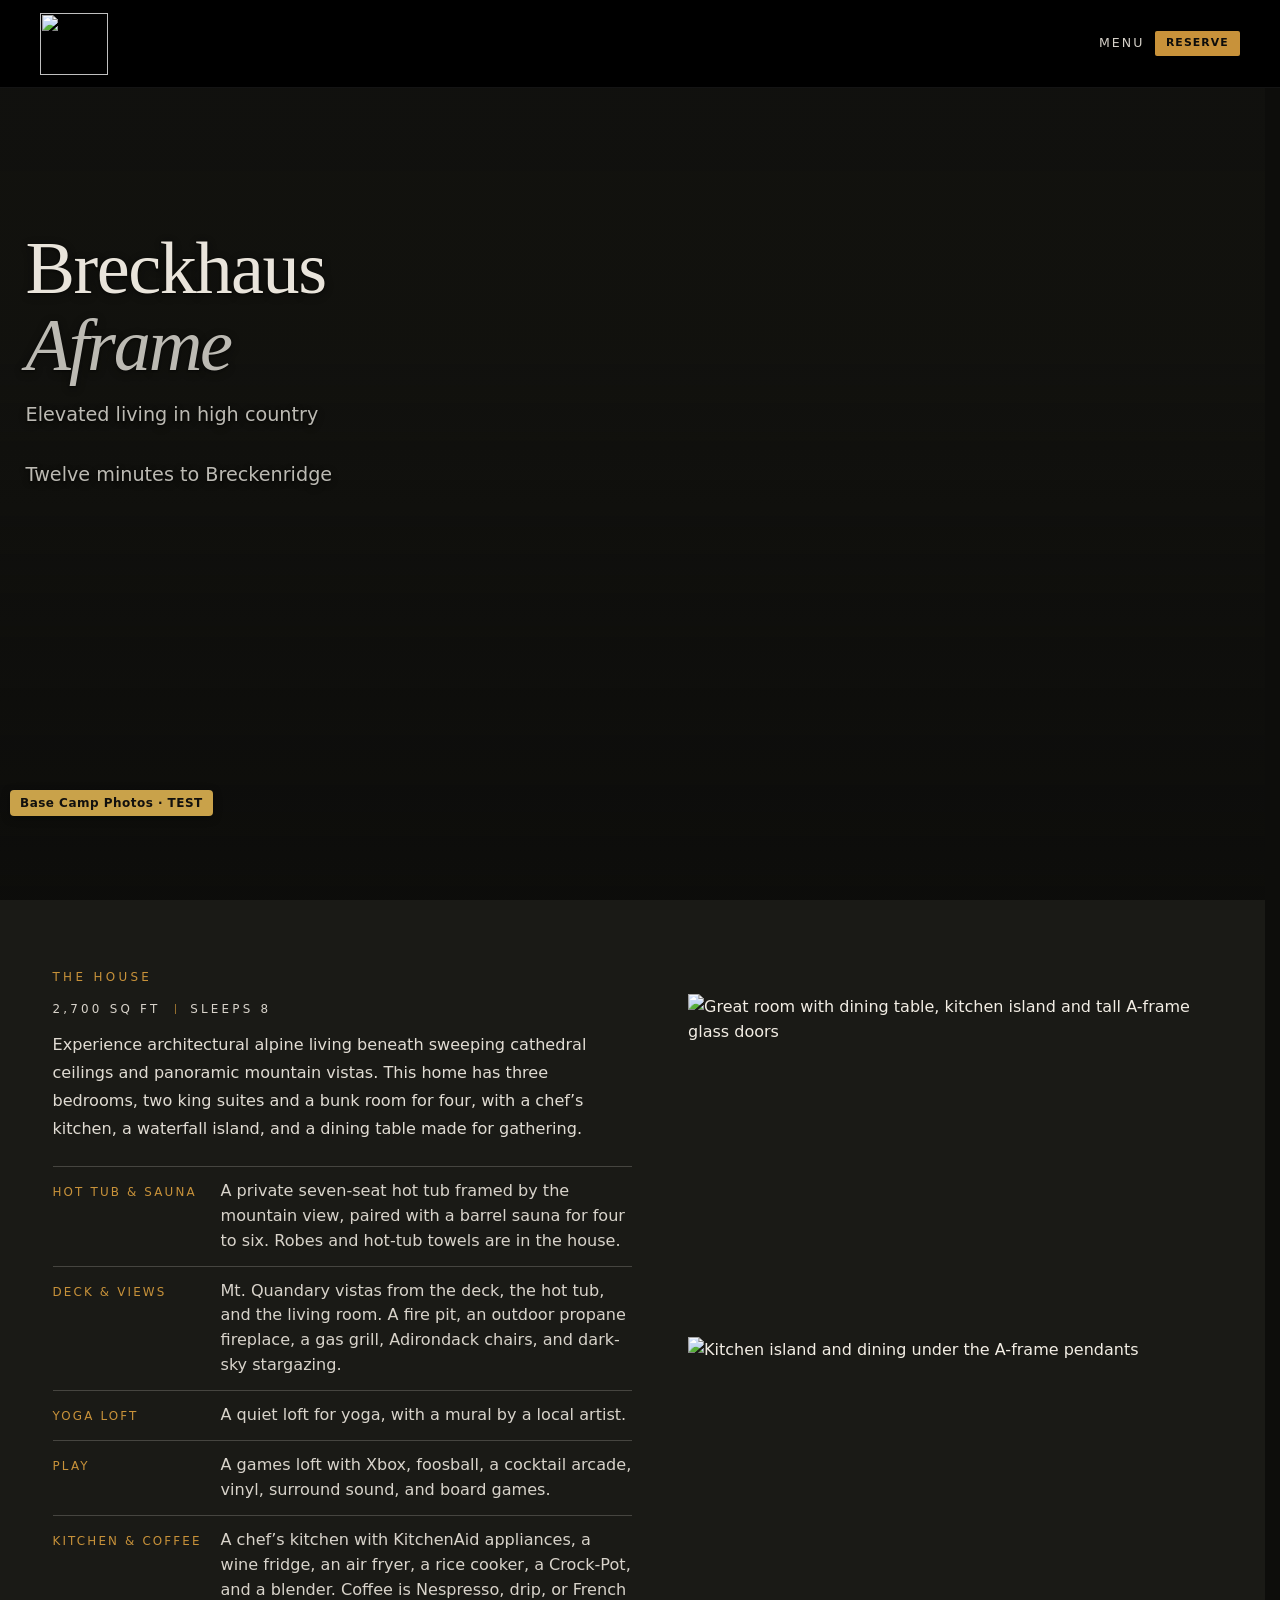
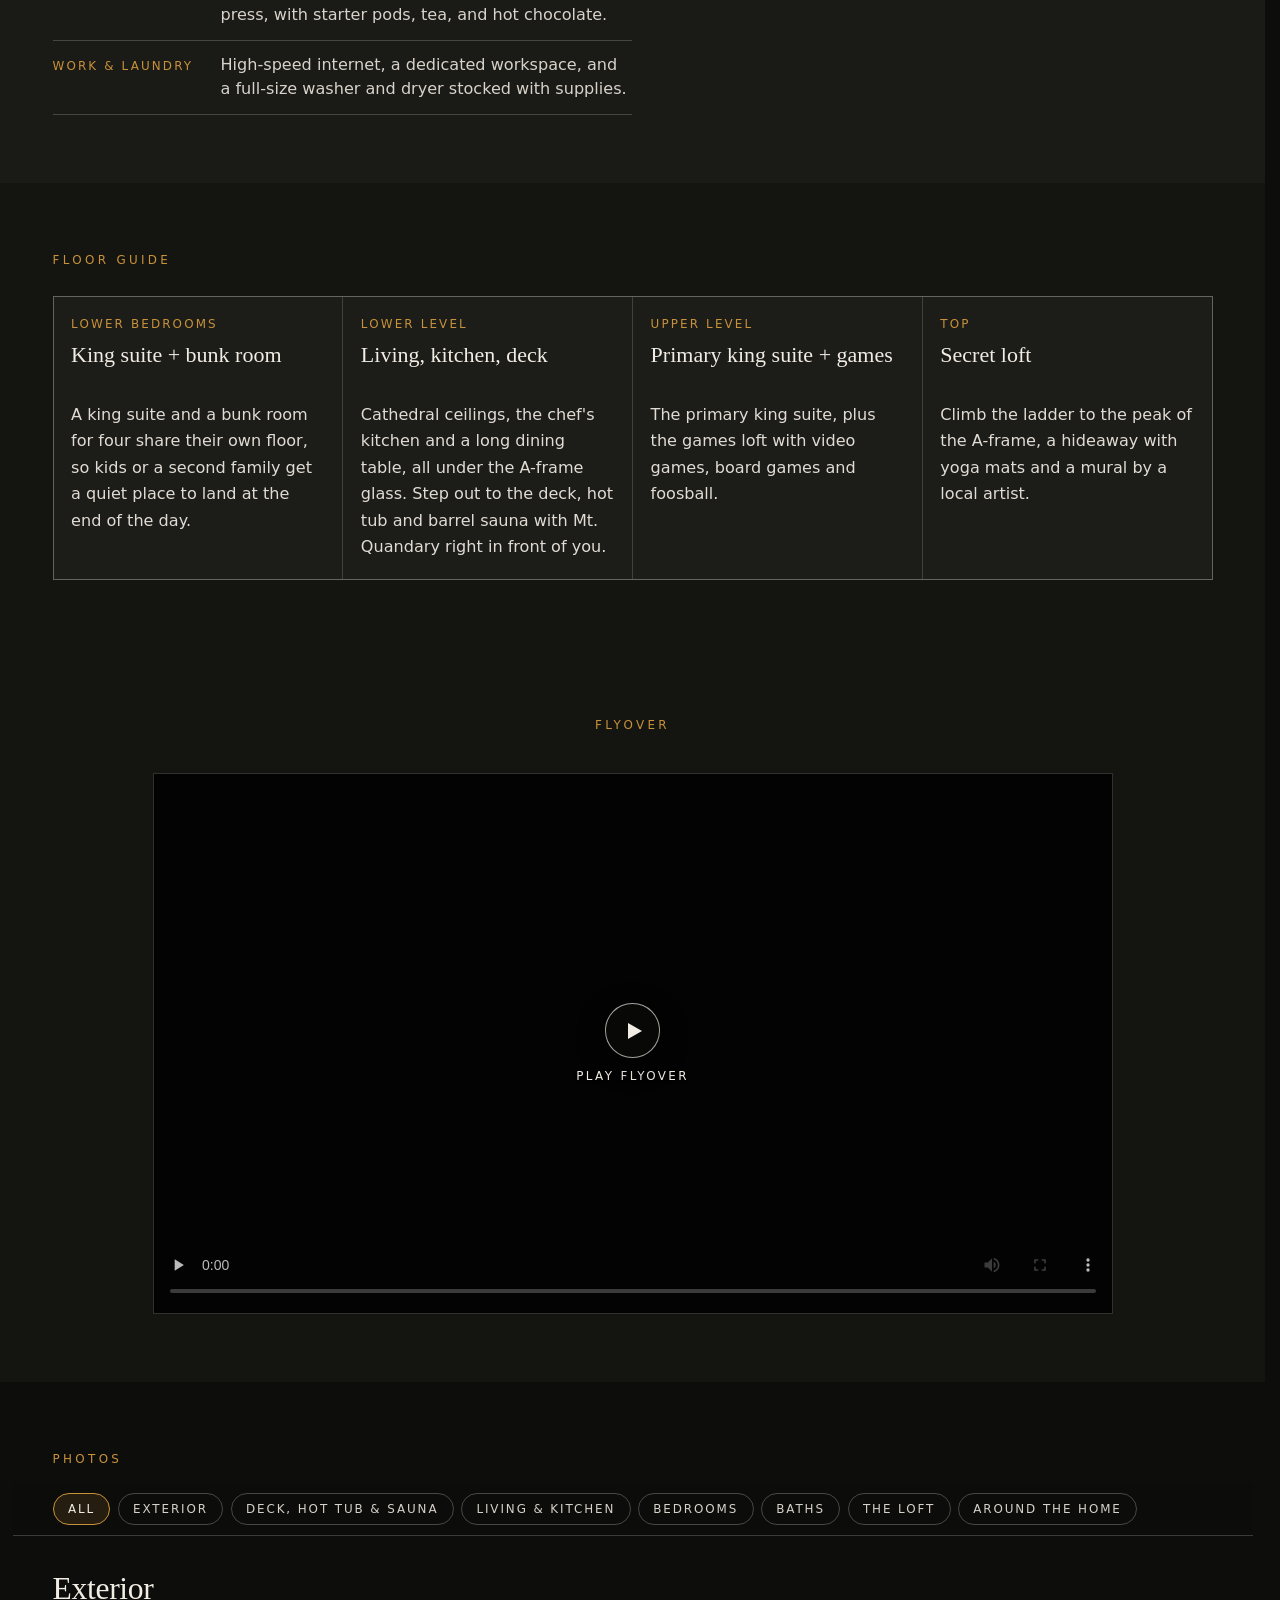
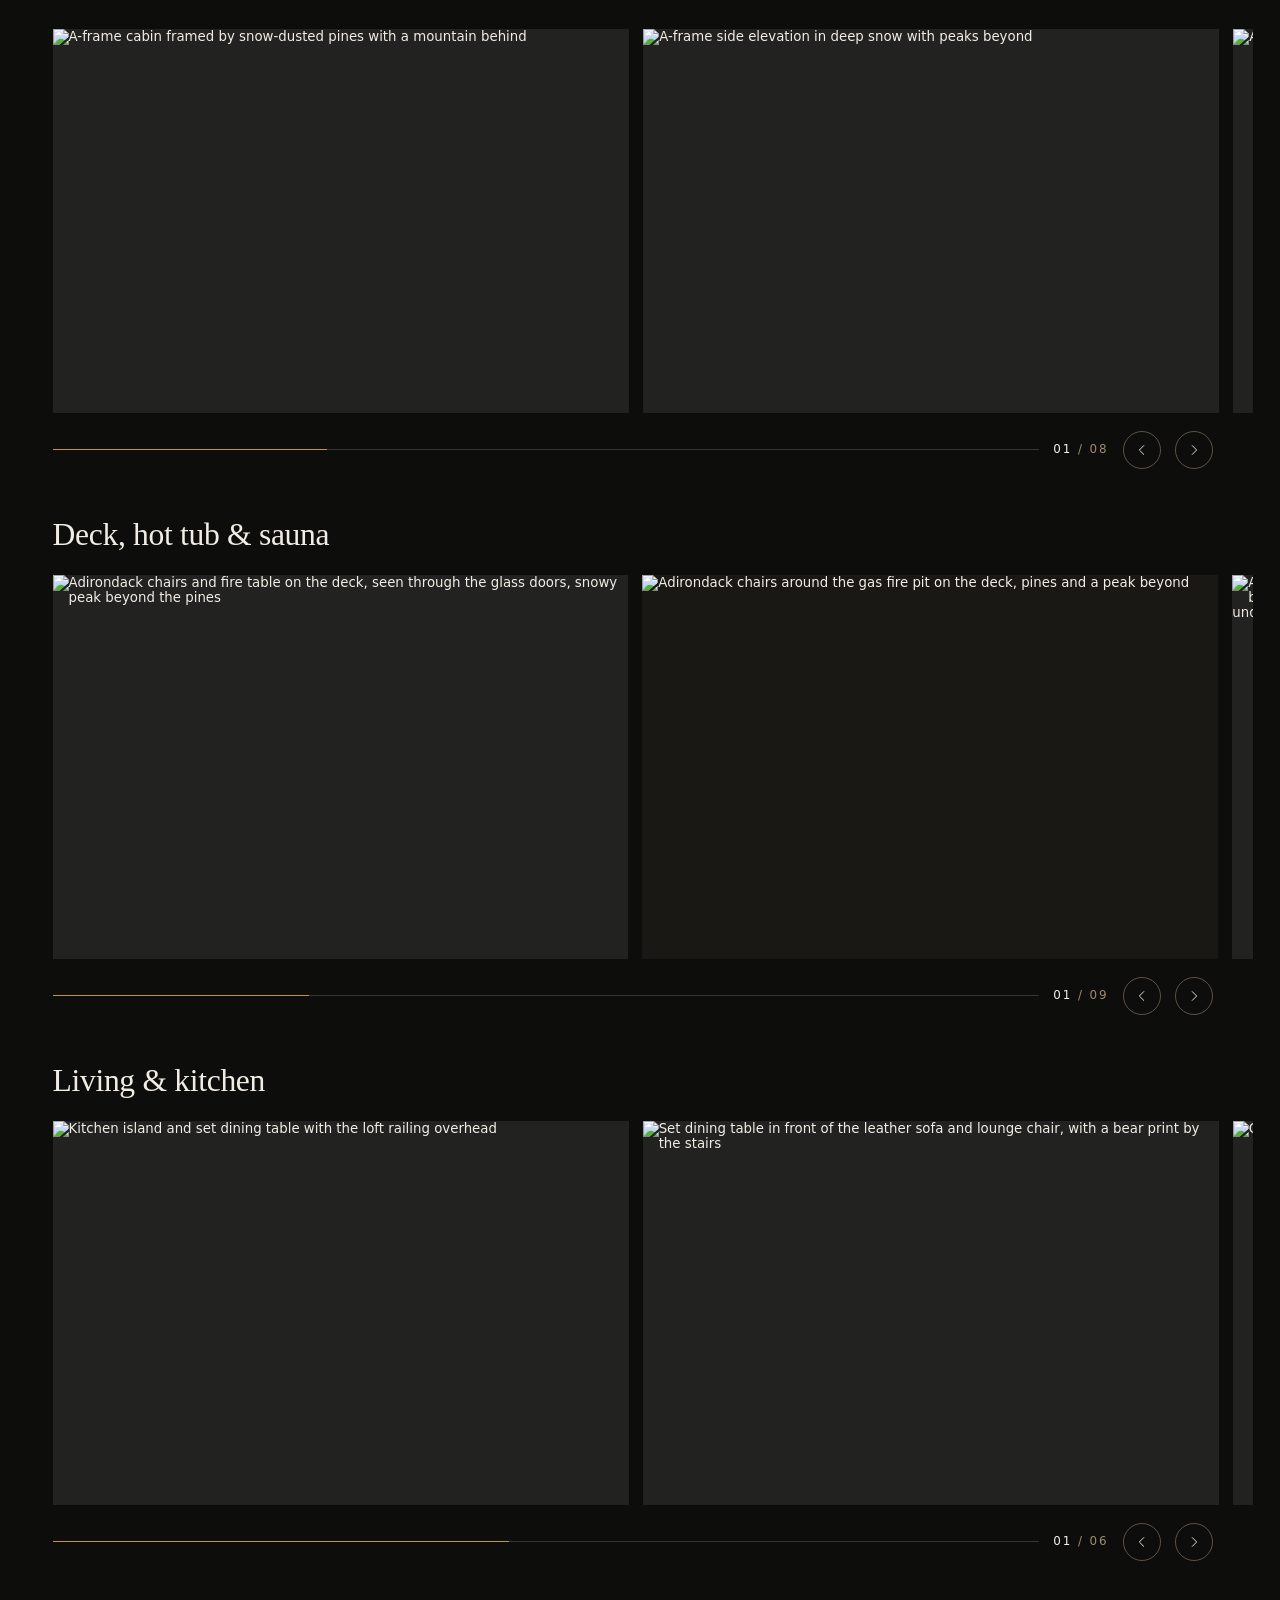
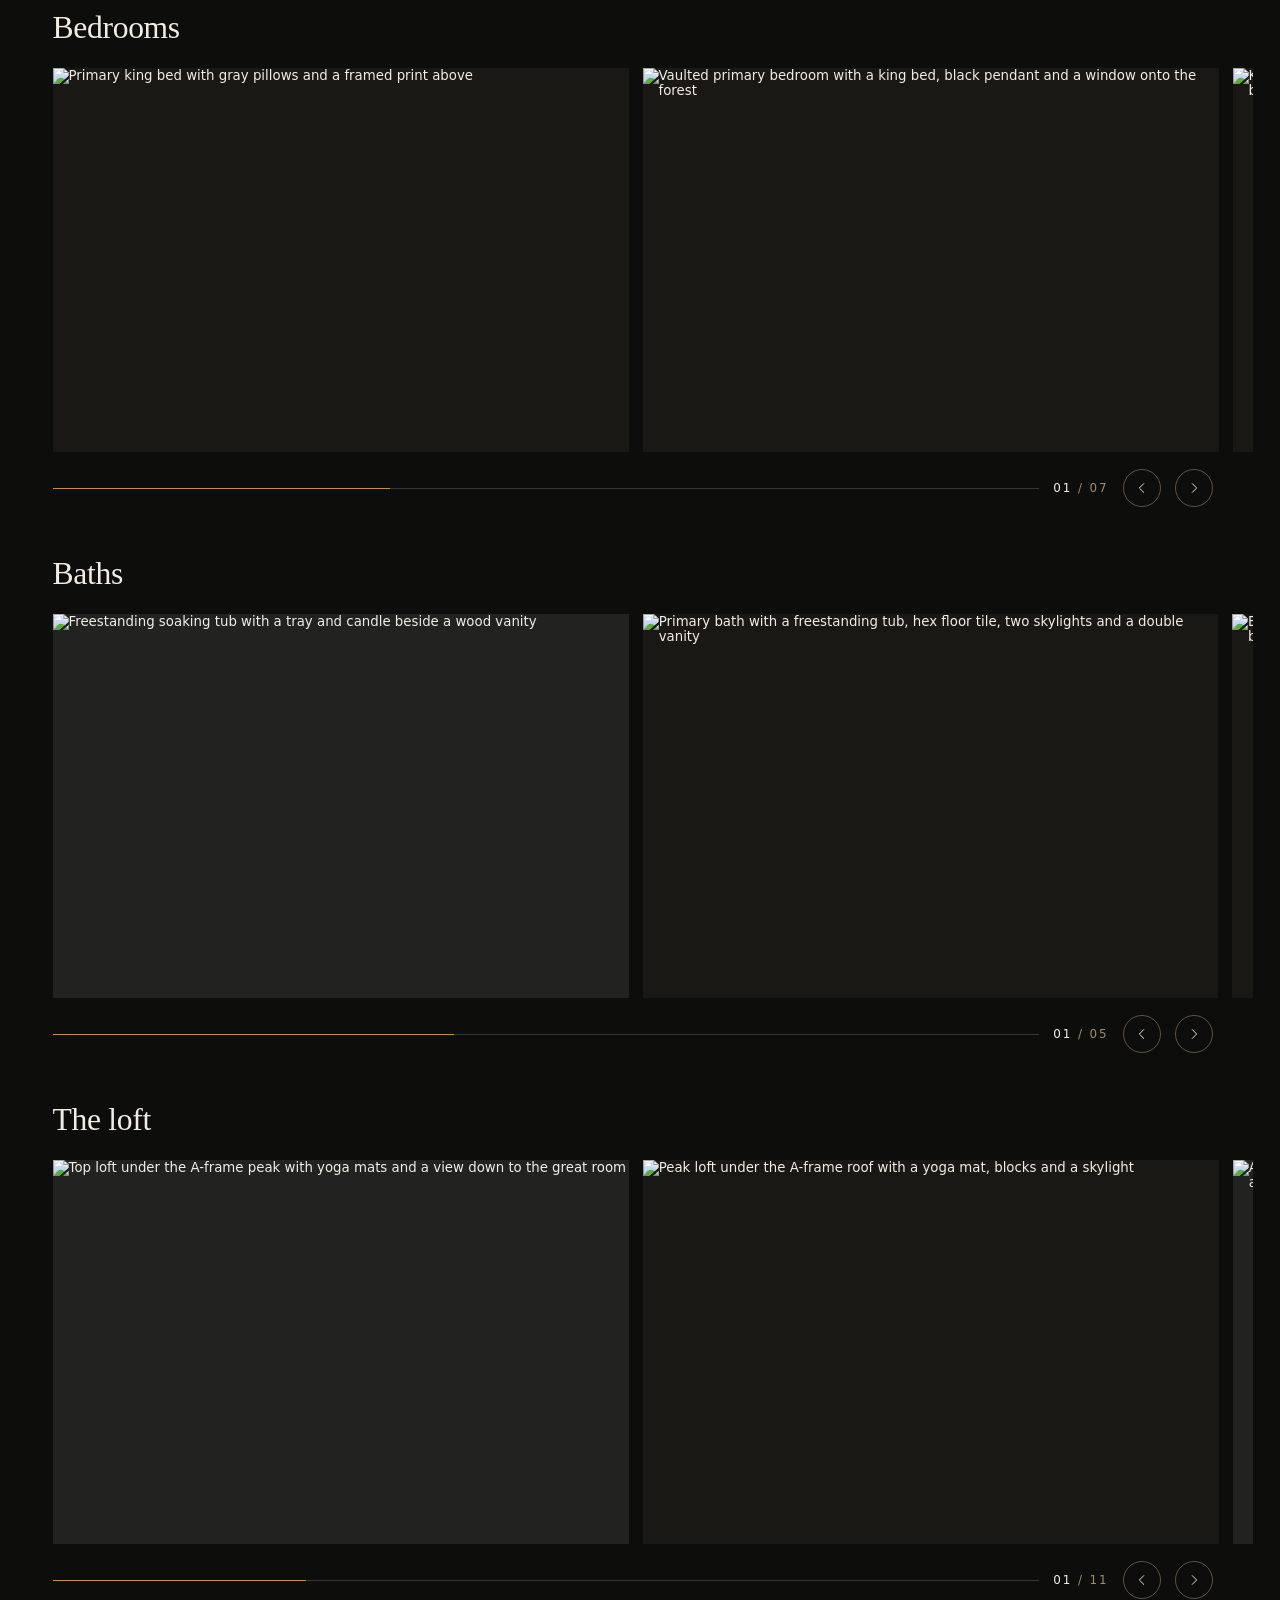
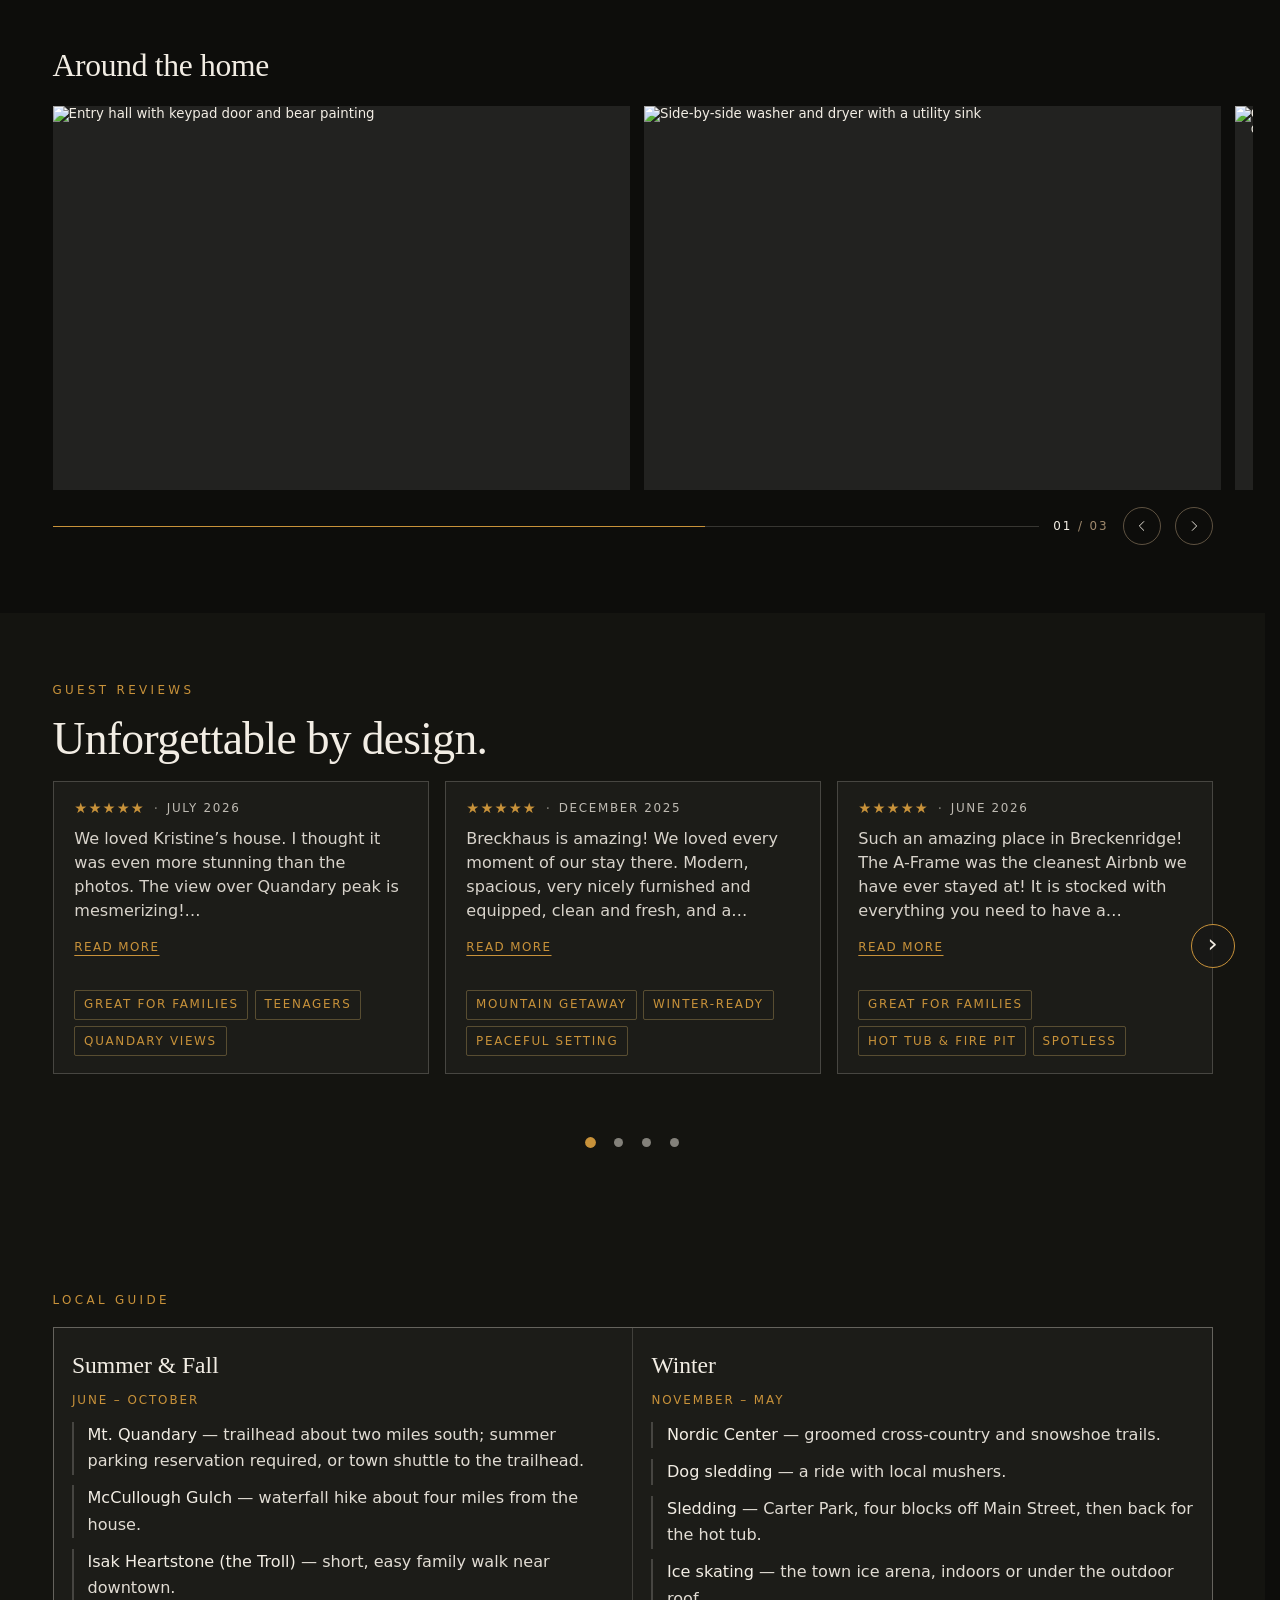
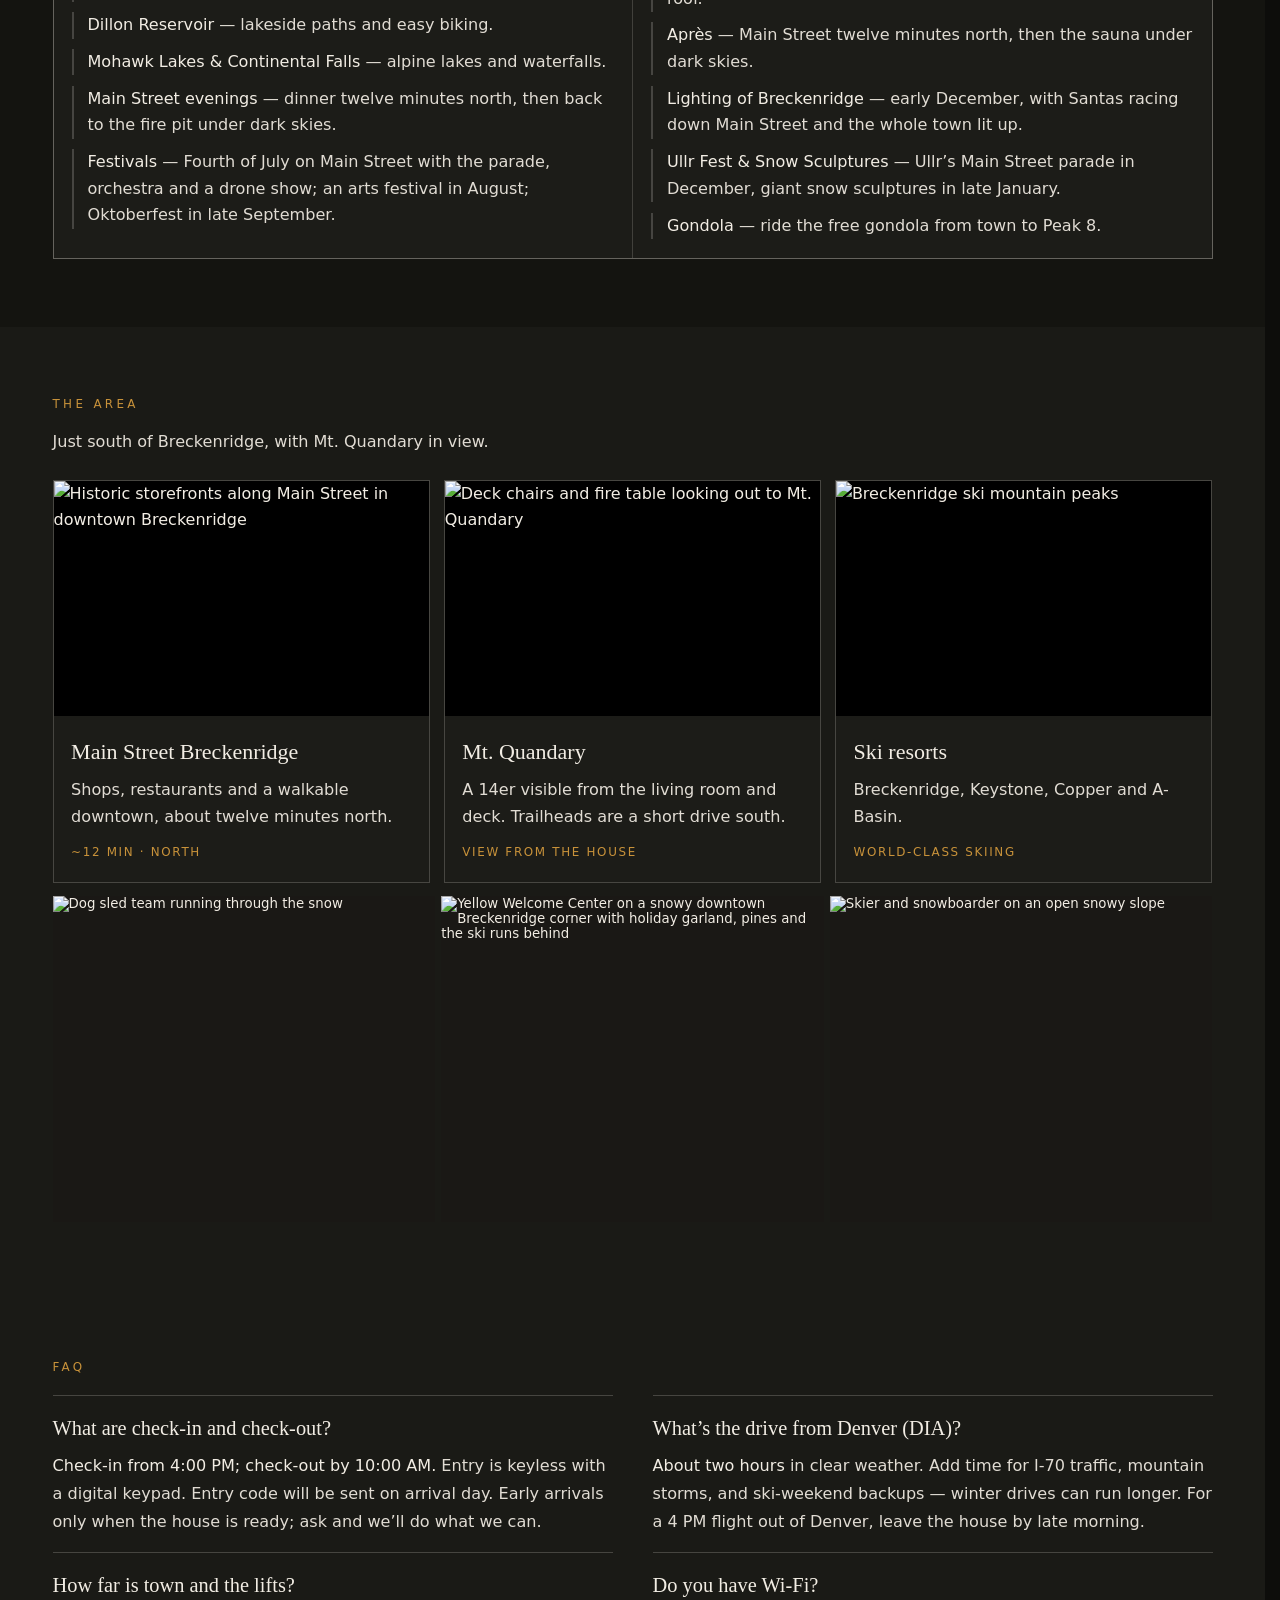
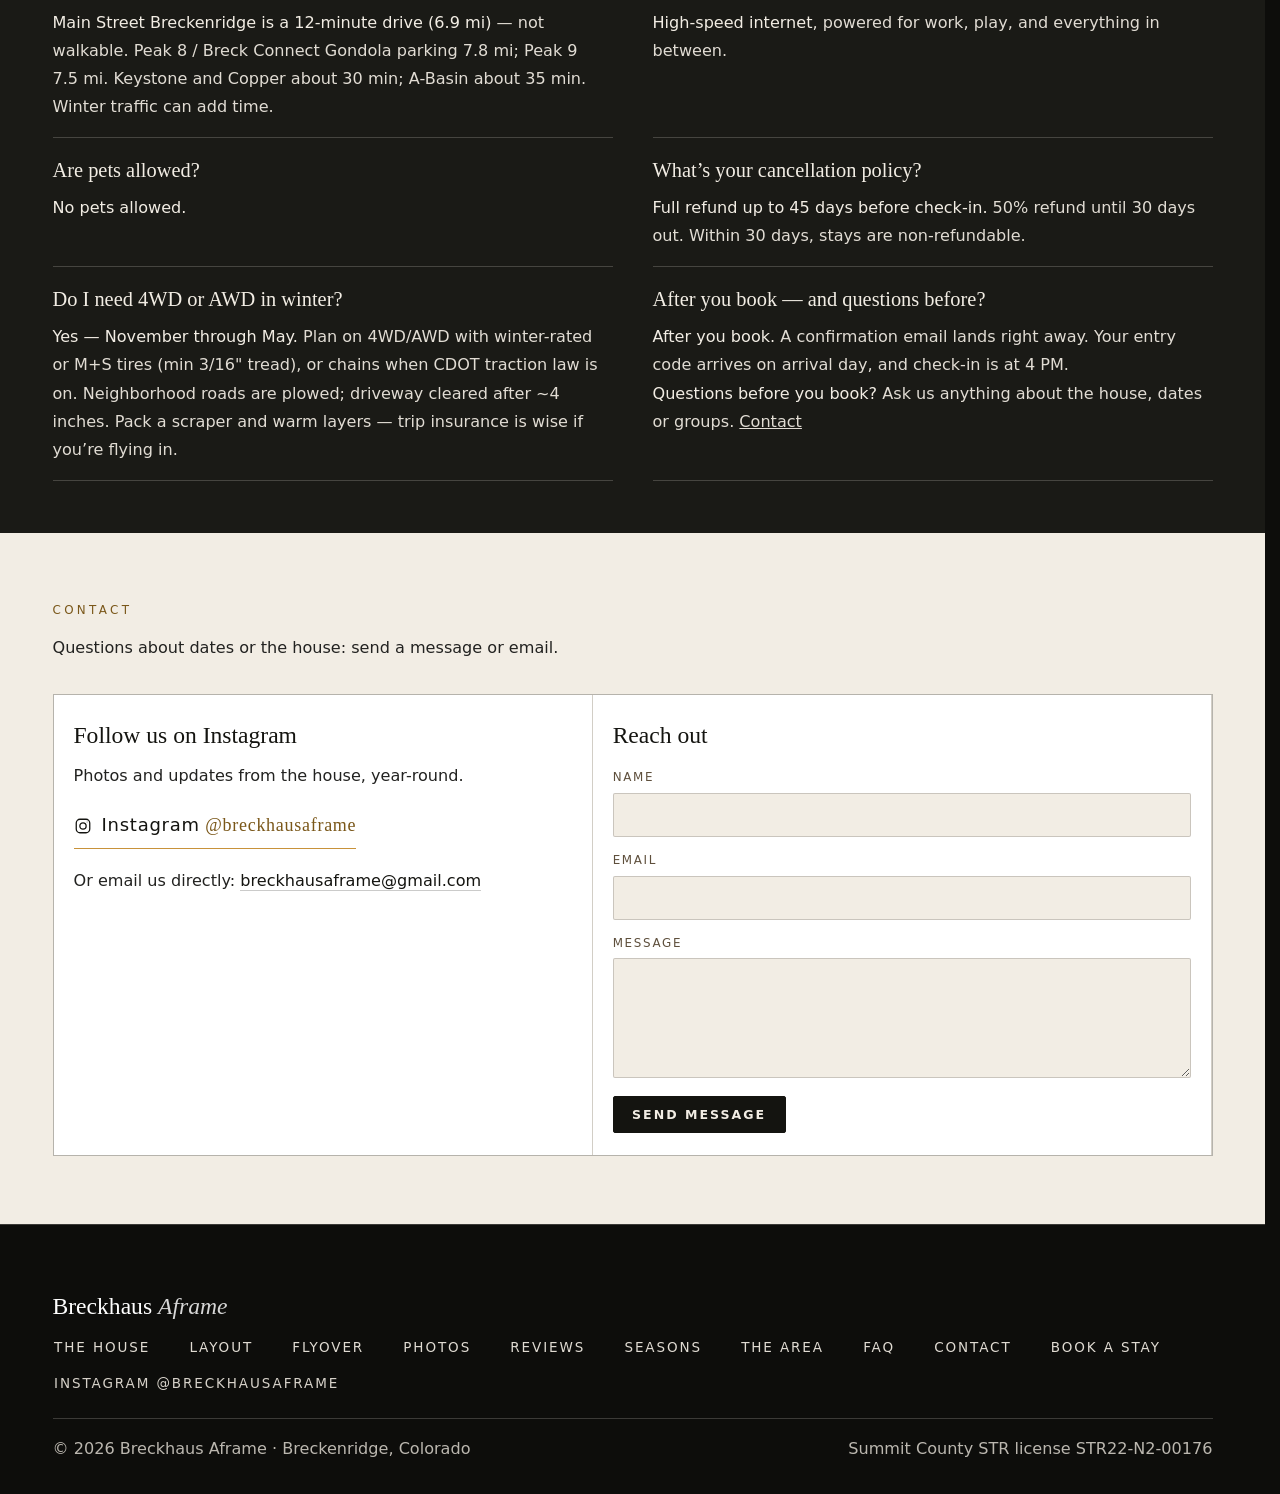
==== live-assets/index.html @ 1be2f997 "Restore Events left of weather and larger Breckhaus hero. Keep the tablet/mobile Menu dropdown, but " ====
<!DOCTYPE html>
<html lang="en">
<head>
  <meta charset="UTF-8" />
  <meta name="viewport" content="width=device-width, initial-scale=1.0" />
  <title>Base Camp Photos · Breckhaus Aframe · Breckenridge Vacation Rental, Sleeps 8</title>
  <meta name="description" content="Breckenridge vacation rental: Breckhaus Aframe is a 3-bedroom, 3-bath entire-home A-frame cabin that sleeps 8, with a hot tub, fire-pit deck and Mt. Quandary mountain views. Breckenridge ski vacation home, 12 minutes to Main Street. Check dates and book." />
  <meta name="keywords" content="Breckenridge vacation rental, Breckenridge ski rental, Breckenridge ski vacation home, Breckenridge cabin rental, Breckenridge A-frame, Breckenridge rental with hot tub, Breckenridge rental sleeps 8, Colorado mountain vacation rental, Breckenridge family vacation rental" />
  <meta property="og:type" content="website" />
  <meta property="og:title" content="Breckhaus Aframe · Breckenridge Vacation Rental, Sleeps 8" />
  <meta property="og:description" content="Breckenridge vacation rental: Breckhaus Aframe is a 3-bedroom, 3-bath entire-home A-frame cabin that sleeps 8, with a hot tub, fire-pit deck and Mt. Quandary mountain views. Breckenridge ski vacation home, 12 minutes to Main Street. Check dates and book." />
  <meta name="twitter:card" content="summary" />
  <meta name="twitter:title" content="Breckhaus Aframe · Breckenridge Vacation Rental, Sleeps 8" />
  <meta name="twitter:description" content="Breckenridge vacation rental: Breckhaus Aframe is a 3-bedroom, 3-bath entire-home A-frame cabin that sleeps 8, with a hot tub, fire-pit deck and Mt. Quandary mountain views. Breckenridge ski vacation home, 12 minutes to Main Street. Check dates and book." />
  <meta name="theme-color" content="#0d0d0b" />
  <meta http-equiv="Cache-Control" content="no-cache, no-store, must-revalidate" />
  <script>
    /* Start every fresh open at the top (Safari/iOS restore + focus jumps) */
    if ("scrollRestoration" in history) history.scrollRestoration = "manual";
  </script>
  <link rel="preload" href="fonts/jost-latin.woff2" as="font" type="font/woff2" crossorigin />
  <link rel="preload" href="fonts/playfair-display-latin.woff2" as="font" type="font/woff2" crossorigin />
  <link rel="preload" href="fonts/playfair-display-italic-latin.woff2" as="font" type="font/woff2" crossorigin />
  <link rel="preload" href="fonts/cormorant-latin.woff2" as="font" type="font/woff2" crossorigin />
  <!-- item84: preload only the 3 mosaic Area shots (~364KB) that grayed on jump; not the 3 large place-cards (~1.24MB) that contend with hero -->
  <link rel="preload" as="image" href="img/around-dog-sledding.jpg?v=bc1fix83" fetchpriority="low" />
  <link rel="preload" as="image" href="img/around-downtown-welcome.jpg?v=i46fix83" fetchpriority="low" />
  <link rel="preload" as="image" href="img/around-ski-snowboard.jpg?v=bc1fix83" fetchpriority="low" />
  <!-- cache-bust: sharp-1 -->
  <style>
    html { scrollbar-gutter: stable; }
    @font-face {
      font-family: "Cormorant Garamond";
      src: url("fonts/cormorant-latin.woff2") format("woff2");
      font-style: normal;
      font-weight: 300 700;
      font-display: swap;
    }
    @font-face {
      font-family: "Cormorant Garamond";
      src: url("fonts/cormorant-italic-latin.woff2") format("woff2");
      font-style: italic;
      font-weight: 300 700;
      font-display: swap;
    }
    @font-face {
      font-family: "Jost";
      src: url("fonts/jost-latin.woff2") format("woff2");
      font-style: normal;
      font-weight: 100 900;
      font-display: swap;
    }
    @font-face {
      font-family: "Playfair Display";
      src: url("fonts/playfair-display-latin.woff2") format("woff2");
      font-style: normal;
      font-weight: 400 900;
      font-display: swap;
    }
    @font-face {
      font-family: "Playfair Display";
      src: url("fonts/playfair-display-italic-latin.woff2") format("woff2");
      font-style: italic;
      font-weight: 400;
      font-display: swap;
    }

    :root {
      --black: #0d0d0b;
      --charcoal: #141410;
      --dark: #1a1a16;
      --mid: #222220;
      --card: #1c1c18;
      --border: rgba(242, 237, 228, 0.2);
      --border-mid: rgba(242, 237, 228, 0.26);
      --gold: #C8923A;
      --gold-light: #D4A853;
      --bronze: #A08A6E;
      --wordmark-gray: #D6D6D6;
      --cream: #F2EDE4;
      --cream-dim: rgba(242, 237, 228, 0.88);
      --cream-faint: rgba(242, 237, 228, 0.76);
      --cream-ghost: rgba(242, 237, 228, 0.5);
      --text-mid: rgba(242, 237, 228, 0.92);
      --white: #ffffff;
      --nav-h: 68px;
      --pad: 1.25rem;
    }

    *, *::before, *::after { box-sizing: border-box; margin: 0; padding: 0; }
    html {
      scroll-behavior: smooth;
      background: var(--black);
      -webkit-font-smoothing: antialiased;
      -moz-osx-font-smoothing: grayscale;
      text-rendering: optimizeLegibility;
    }
    html, body { max-width: 100%; overflow-x: clip; }
    body {
      font-family: "Jost", system-ui, sans-serif;
      background: var(--black);
      color: var(--cream);
      -webkit-font-smoothing: antialiased;
      -moz-osx-font-smoothing: grayscale;
      text-rendering: optimizeLegibility;
      line-height: 1.6;
      font-weight: 300;
    }
    img, video, iframe { max-width: 100%; display: block; }
    img { height: auto; }
    /* photo sharpness — no size/color/mood change */
    .hero-photo,
    .shot img,
    .house-shot img,
    .place-card-img img,
    .lb-inner img {
      image-rendering: auto;
      -ms-interpolation-mode: bicubic;
    }
    a { color: inherit; }
    button { font-family: inherit; }

    .skip {
      position: absolute;
      left: 0.75rem;
      top: -40px;
      background: var(--gold);
      color: var(--black);
      padding: 0.5rem 0.9rem;
      z-index: 400;
      font-size: 0.875rem;
      letter-spacing: 0.08em;
      text-transform: uppercase;
      text-decoration: none;
    }
    .skip:focus { top: 0.75rem; }

    /* ── NAV ── */
    nav {
      position: fixed;
      inset: 0 0 auto 0;
      height: var(--nav-h);
      z-index: 200;
      display: flex;
      align-items: center;
      justify-content: space-between;
      padding: 0 var(--pad);
      background: rgba(13, 13, 11, 0.78);
      backdrop-filter: blur(16px);
      -webkit-backdrop-filter: blur(16px);
      border-bottom: 1px solid var(--border);
    }
    .nav-logo {
      text-decoration: none;
      display: flex;
      flex-direction: column;
      justify-content: center;
      line-height: 1.05;
      gap: 0.12rem;
      min-width: 0;
    }
    .nav-logo .nav-eyebrow {
      font-family: "Jost", system-ui, sans-serif;
      font-size: 0.745rem;
      font-weight: 400;
      letter-spacing: 0.28em;
      text-transform: uppercase;
      color: var(--bronze);
      white-space: nowrap;
    }
    .nav-logo .nav-wordmark {
      font-family: "Playfair Display", "Cormorant Garamond", serif;
      font-size: 1.445rem;
      font-weight: 400;
      font-style: normal;
      letter-spacing: 0.01em;
      color: var(--white);
      white-space: nowrap;
    }
    .nav-logo .nav-wordmark em {
      font-style: italic;
      font-weight: 400;
      color: var(--wordmark-gray);
      margin-left: 0.28em;
    }
    @media (max-width: 360px) {
      .nav-logo .nav-eyebrow { display: none; }
    }
    .nav-end { display: flex; align-items: center; gap: 0.65rem; }
    .nav-links {
      display: none;
      list-style: none;
      gap: 1.6rem;
      align-items: center;
    }
    .nav-links a {
      text-decoration: none;
      font-size: 0.845rem;
      letter-spacing: 0.14em;
      text-transform: uppercase;
      color: var(--cream-dim);
    }
    .nav-links a:hover { color: var(--cream); }
    .btn-gold {
      background: var(--gold);
      color: var(--black) !important;
      text-decoration: none;
      font-size: 0.785rem;
      font-weight: 600;
      letter-spacing: 0.16em;
      text-transform: uppercase;
      padding: 0.62rem 1.15rem;
      border-radius: 2px;
      border: none;
      display: inline-block;
      cursor: pointer;
    }
    .btn-gold:hover { background: var(--gold-light); }
    /* Phones + tablets (Menu layout): keep nav Book CTA on one line */
    @media (max-width: 1439px) {
      .nav-end {
        gap: 0.45rem;
        flex-shrink: 0;
      }
      .nav-end > .btn-gold {
        padding: 0.42rem 0.7rem;
        font-size: 0.68rem;
        letter-spacing: 0.1em;
        line-height: 1.15;
        white-space: nowrap;
        flex-shrink: 0;
      }
    }
    @media (max-width: 767px) {
      .nav-logo .nav-wordmark {
        font-size: 1.2rem;
      }
      .nav-logo .nav-eyebrow {
        font-size: 0.65rem;
        letter-spacing: 0.2em;
      }
    }
    .nav-more { position: relative; }
    .nav-more summary {
      list-style: none;
      cursor: pointer;
      font-size: 0.785rem;
      letter-spacing: 0.16em;
      text-transform: uppercase;
      color: var(--cream-dim);
      padding: 0.5rem 0.2rem;
    }
    .nav-more summary::-webkit-details-marker { display: none; }
    .nav-more-panel {
      position: absolute;
      right: 0;
      top: calc(100% + 0.6rem);
      background: var(--charcoal);
      border: 1px solid var(--border-mid);
      min-width: 180px;
      padding: 0.6rem 0;
      display: flex;
      flex-direction: column;
    }
    .nav-more-panel a {
      text-decoration: none;
      font-size: 0.845rem;
      letter-spacing: 0.12em;
      text-transform: uppercase;
      color: var(--cream-dim);
      padding: 0.55rem 1rem;
    }
    .nav-more-panel a:hover { color: var(--cream); }

    /* ── HERO: full-bleed, not 50/50 ── */
    .hero {
      position: relative;
      min-height: 100svh;
      min-height: 100vh;
      display: flex;
      flex-direction: column;
      justify-content: flex-end;
      overflow: hidden;
      background: var(--charcoal);
      background-image: url("img/hero.jpg?v=hero4");
      background-size: cover;
      background-position: center 40%;
    }
    .hero-media {
      position: absolute;
      inset: 0;
      z-index: 0;
    }
    .hero-photo {
      width: 100%;
      height: 100%;
      object-fit: cover;
      object-position: center 40%;
      display: block;
    }
    .hero-scrim {
      position: absolute;
      inset: 0;
      z-index: 1;
      pointer-events: none;
      background:
        linear-gradient(to bottom,
          rgba(13,13,11,0.38) 0%,
          rgba(13,13,11,0.32) 38%,
          rgba(13,13,11,0.68) 68%,
          rgba(13,13,11,0.97) 100%);
    }
    .hero-inner {
      position: relative;
      z-index: 2;
      padding: 0 var(--pad) 2.4rem;
      width: 100%;
      max-width: 1180px;
      margin: 0 auto;
    }
    .eyebrow {
      font-size: 0.745rem;
      font-weight: 400;
      letter-spacing: 0.28em;
      text-transform: uppercase;
      color: var(--gold);
      margin-bottom: 0.85rem;
    }
    .hero .eyebrow {
      color: var(--white);
      letter-spacing: 0.34em;
      margin-bottom: 0.9rem;
      font-weight: 500;
      text-shadow: 0 1px 1px rgba(0, 0, 0, 0.75), 0 2px 18px rgba(0, 0, 0, 0.55);
    }
    .hero h1 {
      font-family: "Playfair Display", "Cormorant Garamond", serif;
      font-weight: 400;
      font-style: normal;
      font-size: clamp(2.825rem, 12vw, 4.525rem);
      line-height: 0.92;
      letter-spacing: -0.01em;
      color: var(--white);
      margin-bottom: 1rem;
      text-shadow: 0 1px 1px rgba(0, 0, 0, 0.75), 0 2px 18px rgba(0, 0, 0, 0.55);
    }
    .hero h1 em {
      font-style: italic;
      font-weight: 400;
      color: rgba(242, 237, 228, 0.92);
      text-shadow: 0 1px 1px rgba(0, 0, 0, 0.7), 0 2px 16px rgba(0, 0, 0, 0.5);
    }
    .hero-lede {
      max-width: 34rem;
      font-size: 1.075rem;
      font-weight: 400;
      color: rgba(242, 237, 228, 0.92);
      line-height: 1.65;
      margin-bottom: 1.4rem;
      text-shadow: 0 1px 1px rgba(0, 0, 0, 0.7), 0 2px 12px rgba(0, 0, 0, 0.4);
    }
    .hero-actions {
      display: flex;
      flex-wrap: wrap;
      align-items: center;
      gap: 1.1rem 1.6rem;
      margin-bottom: 1.6rem;
    }
    .btn-ghost {
      color: rgba(242, 237, 228, 0.9);
      text-decoration: none;
      font-size: 0.805rem;
      letter-spacing: 0.16em;
      text-transform: uppercase;
      border-bottom: 1px solid rgba(242, 237, 228, 0.62);
      padding-bottom: 2px;
      text-shadow: 0 1px 2px rgba(0, 0, 0, 0.45);
    }
    .btn-ghost:hover { color: var(--cream); }
    .hero-facts {
      display: grid;
      grid-template-columns: repeat(3, minmax(0, 1fr));
      gap: 0;
      border-top: 1px solid var(--border-mid);
      padding-top: 1.1rem;
      max-width: 26rem;
    }
    .hero-fact-val {
      font-family: "Cormorant Garamond", serif;
      font-size: 1.825rem;
      font-weight: 300;
      line-height: 1;
      color: var(--white);
      display: block;
      text-shadow: 0 1px 2px rgba(0, 0, 0, 0.45);
    }
    .hero-fact-lbl {
      font-size: 0.685rem;
      letter-spacing: 0.16em;
      text-transform: uppercase;
      color: rgba(242, 237, 228, 0.84);
      margin-top: 0.25rem;
      display: block;
    }

    .wrap {
      width: 100%;
      max-width: 1180px;
      margin: 0 auto;
      padding: 0 var(--pad);
    }
    .section { padding: 3.25rem 0; }
    /* Fixed nav offset for in-page jumps (#house, #book, #faq, …) */
    main section[id] { scroll-margin-top: var(--nav-h); }
    .section-title {
      font-family: "Cormorant Garamond", serif;
      font-weight: 300;
      font-size: clamp(1.975rem, 6vw, 3.125rem);
      line-height: 1.08;
      letter-spacing: -0.015em;
      color: var(--cream);
    }
    .lede {
      font-size: 1.075rem;
      color: var(--text-mid);
      line-height: 1.85;
      margin-top: 1.1rem;
      max-width: 38rem;
    }
    .lede + .lede { margin-top: 0.9rem; }

    /* ── HOUSE ── */
    .house { background: var(--dark); }
    .facts {
      display: grid;
      grid-template-columns: repeat(5, minmax(0, 1fr));
      gap: 1px;
      margin: 2rem 0 2.2rem;
      background: var(--border);
      border: 1px solid var(--border);
    }
    .fact {
      background: var(--card);
      padding: 0.7rem 0.35rem;
      text-align: center;
      min-width: 0;
    }
    .fact-n {
      font-family: "Jost", system-ui, sans-serif;
      font-size: clamp(1.175rem, 3.2vw, 1.475rem);
      font-weight: 400;
      font-variant-numeric: lining-nums;
      line-height: 1;
      color: var(--cream);
    }
    .fact-l {
      font-size: clamp(0.545rem, 1.35vw, 0.625rem);
      letter-spacing: 0.08em;
      text-transform: uppercase;
      color: var(--cream-faint);
      margin-top: 0.28rem;
      line-height: 1.25;
      hyphens: auto;
    }
    .amenity-list {
      list-style: none;
      display: grid;
      grid-template-columns: 1fr;
      gap: 0;
      margin-top: 1.75rem;
      border-top: 1px solid var(--border);
    }
    .amenity-list li {
      font-size: 1.005rem;
      color: var(--cream-dim);
      padding: 0.85rem 0;
      border-bottom: 1px solid var(--border);
      display: flex;
      gap: 0.85rem;
      align-items: baseline;
    }
    .amenity-list li span {
      color: var(--gold);
      font-size: 0.705rem;
      letter-spacing: 0.18em;
      text-transform: uppercase;
      min-width: 4.6rem;
    }
    .amenity-list li.amenity-span {
      grid-column: 1 / -1;
    }
    .house-shot {
      margin-top: 2.25rem;
      overflow: hidden;
    }
    .house-shot img {
      width: 100%;
      aspect-ratio: 16 / 10;
      object-fit: cover;
    }
    .caption {
      font-size: 0.825rem;
      color: var(--cream-faint);
      letter-spacing: 0.06em;
      margin-top: 0.65rem;
    }

    /* ── ROOMS ── */
    .rooms { background: var(--charcoal); }
    .rooms-grid {
      display: grid;
      grid-template-columns: minmax(0, 1fr);
      gap: 8px;
      margin-top: 1.5rem;
    }
    .rooms-grid .shot img { aspect-ratio: 4 / 3; }


    /* ── FLYOVER ── */
    .flyover { background: var(--charcoal); }
    .flyover-frame {
      position: relative;
      width: 100%;
      max-width: 720px; /* 1:1 with encode — no soft upscale */
      margin: 1.5rem auto 0;
      border: 1px solid var(--border);
      background: #000;
      overflow: hidden;
    }
    .flyover-frame video {
      width: 100%;
      height: auto;
      display: block;
      aspect-ratio: 720 / 404;
      background: #000;
      /* Photos/video: high-quality resampling (avoid contrast-optimize soft/pixelated look) */
      image-rendering: auto;
    }

    .flyover-play {
      position: absolute;
      inset: 0;
      z-index: 2;
      display: flex;
      flex-direction: column;
      align-items: center;
      justify-content: center;
      gap: 0.7rem;
      margin: 0;
      padding: 0;
      border: 0;
      cursor: pointer;
      background: rgba(13, 13, 11, 0.28);
      color: var(--cream);
      transition: background 0.25s ease, opacity 0.25s ease;
    }
    .flyover-play:hover {
      background: rgba(13, 13, 11, 0.4);
    }
    .flyover-play.is-hidden {
      opacity: 0;
      pointer-events: none;
    }
    .flyover-play-icon {
      width: 3.4rem;
      height: 3.4rem;
      border-radius: 50%;
      border: 1px solid rgba(242, 237, 228, 0.67);
      background: rgba(13, 13, 11, 0.55);
      box-shadow: 0 8px 28px rgba(0, 0, 0, 0.35);
      position: relative;
    }
    .flyover-play-icon::after {
      content: "";
      position: absolute;
      top: 50%;
      left: 54%;
      transform: translate(-50%, -50%);
      width: 0;
      height: 0;
      border-style: solid;
      border-width: 0.55rem 0 0.55rem 0.9rem;
      border-color: transparent transparent transparent var(--cream);
    }
    .flyover-play-label {
      font-family: "Jost", system-ui, sans-serif;
      font-size: 0.745rem;
      font-weight: 500;
      letter-spacing: 0.2em;
      text-transform: uppercase;
      text-shadow: 0 1px 8px rgba(0, 0, 0, 0.55);
    }
    .flyover .wrap {
      display: flex;
      flex-direction: column;
      align-items: center;
      text-align: center;
    }
    .flyover .eyebrow,
    .flyover .section-title,
    .flyover .lede {
      width: 100%;
      max-width: 720px; /* stack with the player */
    }
    .flyover .lede {
      margin-left: auto;
      margin-right: auto;
    }

    /* ── GALLERY ── */
    .gallery { background: var(--black); }
    .gallery-intro { margin-bottom: 1.6rem; }
    .gallery-intro .lede {
      font-family: "Jost", system-ui, sans-serif;
      font-size: 1.045rem;
      font-weight: 300;
      line-height: 1.7;
      color: var(--cream-dim);
      max-width: 40rem;
    }
    .mosaic {
      display: grid;
      grid-template-columns: 1fr;
      gap: 6px;
    }
    .shot {
      position: relative;
      overflow: hidden;
      background: var(--mid);
      border: 0;
      padding: 0;
      cursor: zoom-in;
      width: 100%;
      height: 100%;
      color: inherit;
      text-align: left;
      display: block;
    }
    .shot img {
      width: 100%;
      height: 100%;
      object-fit: cover;
      object-position: center;
      display: block;
      aspect-ratio: 3 / 2;
      transition: transform 0.55s ease;
    }
    .shot.portrait img { aspect-ratio: 3 / 4; }
    .shot:hover img { transform: scale(1.04); }
    .shot figcaption, .shot .lbl {
      position: absolute;
      left: 0; right: 0; bottom: 0;
      padding: 1.6rem 0.75rem 0.65rem;
      background: linear-gradient(to top, rgba(13,13,11,0.78), transparent);
      font-size: 0.745rem;
      letter-spacing: 0.14em;
      text-transform: uppercase;
      color: var(--cream-dim);
    }
    .gallery-note {
      margin-top: 1.1rem;
      font-size: 0.875rem;
      color: var(--cream-faint);
      line-height: 1.6;
    }
    .gallery-intro .lede { margin-top: 0.75rem; margin-bottom: 0; }
    .gallery-filters {
      position: sticky;
      top: var(--nav-h);
      z-index: 150;
      display: flex;
      flex-wrap: nowrap;
      gap: 0.45rem;
      overflow-x: auto;
      -webkit-overflow-scrolling: touch;
      scrollbar-width: none;
      margin: 0 calc(-1 * var(--pad)) 1.75rem;
      padding: 0.65rem var(--pad);
      background: rgba(13, 13, 11, 0.88);
      backdrop-filter: blur(14px);
      -webkit-backdrop-filter: blur(14px);
      border-bottom: 1px solid var(--border);
    }
    .gallery-filters::-webkit-scrollbar { display: none; }
    .gallery-filter {
      flex: 0 0 auto;
      font-family: "Jost", system-ui, sans-serif;
      font-size: 0.745rem;
      font-weight: 400;
      letter-spacing: 0.16em;
      text-transform: uppercase;
      color: var(--cream-dim);
      background: transparent;
      border: 1px solid var(--border-mid);
      border-radius: 999px;
      padding: 0.48rem 0.9rem;
      cursor: pointer;
      white-space: nowrap;
      transition: color 0.2s ease, border-color 0.2s ease, background 0.2s ease;
    }
    .gallery-filter:hover {
      color: var(--cream);
      border-color: rgba(200, 146, 58, 0.45);
    }
    .gallery-filter.is-active,
    .gallery-filter[aria-pressed="true"] {
      color: var(--cream);
      border-color: var(--gold);
      background: rgba(200, 146, 58, 0.12);
    }

    .gallery-count {
      display: inline-block;
      margin-left: 0.35em;
      font-size: 0.705rem;
      font-weight: 400;
      letter-spacing: 0.06em;
      color: var(--cream-faint);
      opacity: 0.85;
    }
    .gallery-filter.is-active .gallery-count,
    .gallery-filter[aria-pressed="true"] .gallery-count {
      color: var(--gold);
      opacity: 1;
    }
    .gallery-group {
      margin-bottom: 2.4rem;
      scroll-margin-top: calc(var(--nav-h) + 3.2rem);
    }
    .gallery-group:last-child { margin-bottom: 0; }
    .gallery-group.is-hidden { display: none; }
    .gallery-group-title {
      font-family: "Cormorant Garamond", serif;
      font-weight: 300;
      font-size: clamp(1.475rem, 3.5vw, 1.975rem);
      letter-spacing: -0.01em;
      color: var(--cream);
      margin-bottom: 0.85rem;
    }
    .gallery-group-title .eyebrow {
      display: block;
      margin-bottom: 0.35rem;
      font-family: "Jost", system-ui, sans-serif;
      font-size: 0.705rem;
      font-weight: 400;
      letter-spacing: 0.26em;
      text-transform: uppercase;
      color: var(--gold);
    }

    /* ── RULES ── */
    .rules { background: var(--dark); }
    .rules-grid {
      display: grid;
      grid-template-columns: 1fr;
      gap: 1px;
      margin-top: 2rem;
      background: var(--border);
      border: 1px solid var(--border);
    }
    .rule {
      background: var(--card);
      padding: 1.25rem 1.15rem;
    }
    .rule h3 {
      font-family: "Cormorant Garamond", serif;
      font-size: 1.325rem;
      font-weight: 400;
      color: var(--cream);
      margin-bottom: 0.55rem;
    }
    .rule p {
      font-size: 0.985rem;
      color: var(--text-mid);
      line-height: 1.7;
    }
    .rule-facts {
      list-style: none;
      display: flex;
      flex-direction: column;
      gap: 0.45rem;
      margin: 0;
      padding: 0;
    }
    .rule-facts li {
      font-size: 0.985rem;
      color: var(--text-mid);
      line-height: 1.55;
    }
    .rule-facts strong {
      font-weight: 500;
      color: var(--cream);
      letter-spacing: 0.02em;
      margin-right: 0.35rem;
    }
    .rule-note {
      margin-top: 0.7rem;
      font-size: 0.905rem;
      color: var(--cream-faint);
      line-height: 1.55;
    }


    /* ── LAYOUT ── */
    .layout { background: var(--charcoal); }
    .floors {
      display: grid;
      grid-template-columns: 1fr;
      gap: 1px;
      margin-top: 2rem;
      background: var(--border);
      border: 1px solid var(--border);
    }
    .floor {
      background: var(--card);
      padding: 1.35rem 1.2rem;
    }
    .floor-tag {
      font-size: 0.705rem;
      letter-spacing: 0.18em;
      text-transform: uppercase;
      color: var(--gold);
      margin-bottom: 0.45rem;
    }
    .floor h3 {
      font-family: "Cormorant Garamond", serif;
      font-size: 1.375rem;
      font-weight: 400;
      color: var(--cream);
      margin-bottom: 0.45rem;
    }
    .floor p {
      font-size: 0.985rem;
      color: var(--text-mid);
      line-height: 1.7;
    }

    /* ── FAQ ── */
    .faq { background: var(--dark); }
    .faq-list {
      margin-top: 2rem;
      border-top: 1px solid var(--border);
    }
    .faq-item {
      padding: 1.25rem 0;
      border-bottom: 1px solid var(--border);
    }
    .faq-item h3 {
      font-family: "Cormorant Garamond", serif;
      font-size: 1.275rem;
      font-weight: 400;
      color: var(--cream);
      margin-bottom: 0.45rem;
    }
    .faq-item p {
      font-size: 1.005rem;
      color: var(--text-mid);
      line-height: 1.75;
      max-width: 42rem;
    }
    .faq-item p strong {
      font-weight: 500;
      color: var(--cream);
    }
    .faq-facts {
      list-style: none;
      display: flex;
      flex-direction: column;
      gap: 0.35rem;
      margin: 0.55rem 0 0;
      padding: 0;
      max-width: 42rem;
    }
    .faq-facts li {
      font-size: 0.985rem;
      color: var(--text-mid);
      line-height: 1.55;
    }
    .faq-facts strong {
      font-weight: 500;
      color: var(--cream);
      letter-spacing: 0.02em;
      margin-right: 0.35rem;
    }



    /* ── CONTACT (cream/paper — light ground next to charcoal seasons) ── */
    .contact { background: var(--cream); color: var(--charcoal); }
    .contact .section-title { color: var(--charcoal); }
    .contact .lede { color: var(--mid); }
    .contact-grid {
      display: grid;
      grid-template-columns: 1fr;
      gap: 1px;
      margin-top: 2rem;
      background: color-mix(in srgb, var(--charcoal) 14%, transparent);
      border: 1px solid color-mix(in srgb, var(--charcoal) 14%, transparent);
    }
    .contact-card {
      background: var(--white);
      padding: 1.4rem 1.25rem;
    }
    .contact-card h3 {
      font-family: "Cormorant Garamond", serif;
      font-size: 1.475rem;
      font-weight: 400;
      color: var(--charcoal);
      margin-bottom: 0.45rem;
    }
    .contact-card p {
      font-size: 1.005rem;
      color: var(--mid);
      line-height: 1.7;
      max-width: 36rem;
    }
    .contact-ig {
      display: inline-flex;
      align-items: center;
      gap: 0.35rem;
      margin-top: 1rem;
      text-decoration: none;
      color: var(--charcoal);
      font-size: 1.075rem;
      font-weight: 400;
      letter-spacing: 0.04em;
      border-bottom: 1px solid var(--gold);
      padding-bottom: 0.15rem;
      transition: color 0.15s ease, border-color 0.15s ease;
    }
    .contact-ig:hover {
      color: var(--gold);
      border-color: var(--gold-light);
    }
    .contact-ig-handle {
      font-family: "Cormorant Garamond", serif;
      font-size: 1.375rem;
      color: var(--gold);
    }
    .contact-email-line {
      margin-top: 1.1rem;
      font-size: 0.945rem;
      color: var(--mid);
    }
    .contact-email-line a {
      color: var(--charcoal);
      text-decoration: none;
      border-bottom: 1px solid color-mix(in srgb, var(--charcoal) 22%, transparent);
    }
    .contact-email-line a:hover {
      color: var(--gold);
      border-color: var(--gold);
    }
    .contact-form {
      display: flex;
      flex-direction: column;
      gap: 0.85rem;
      margin-top: 0.85rem;
    }
    .contact-form label {
      display: flex;
      flex-direction: column;
      gap: 0.35rem;
      font-size: 0.745rem;
      letter-spacing: 0.14em;
      text-transform: uppercase;
      color: var(--bronze);
    }
    .contact-form input,
    .contact-form textarea {
      font-family: inherit;
      font-size: 1.045rem;
      font-weight: 300;
      color: var(--charcoal);
      background: var(--cream);
      border: 1px solid color-mix(in srgb, var(--charcoal) 18%, transparent);
      border-radius: 2px;
      padding: 0.7rem 0.85rem;
      letter-spacing: normal;
      text-transform: none;
      width: 100%;
    }
    .contact-form input:focus,
    .contact-form textarea:focus {
      outline: none;
      border-color: var(--gold);
    }
    .contact-form textarea {
      min-height: 7.5rem;
      resize: vertical;
      line-height: 1.55;
    }
    .contact-form .btn-gold {
      align-self: flex-start;
      margin-top: 0.25rem;
    }
    .contact-form-status {
      margin-top: 0.55rem;
      font-size: 0.9375rem;
      line-height: 1.55;
      min-height: 1.4em;
    }
    .contact-form-status.is-success {
      color: var(--bronze);
    }
    .contact-form-status.is-error {
      color: #a85a5a;
    }
    .contact-form-status[hidden] {
      display: none;
    }
    .contact-form.is-sending .btn-gold {
      opacity: 0.7;
      pointer-events: none;
    }
    @media (min-width: 720px) {
      .contact-grid {
        grid-template-columns: 1fr 1.15fr;
      }
    }

    /* ── SEASONS ── */
    .seasons { background: var(--charcoal); padding-top: 2rem; }
    .season-grid {
      display: grid;
      grid-template-columns: 1fr;
      gap: 1px;
      margin-top: 2rem;
      background: var(--border);
      border: 1px solid var(--border);
    }
    .season {
      background: var(--card);
      padding: 1.4rem 1.25rem;
    }
    .season h3 {
      font-family: "Cormorant Garamond", serif;
      font-size: 1.475rem;
      font-weight: 400;
      color: var(--cream);
      margin-bottom: 0.35rem;
    }
    .season .when {
      font-size: 0.705rem;
      letter-spacing: 0.16em;
      text-transform: uppercase;
      color: var(--gold);
      margin-bottom: 0.75rem;
    }
    .season ul {
      list-style: none;
      display: flex;
      flex-direction: column;
      gap: 0.65rem;
    }
    .season li {
      font-size: 0.985rem;
      color: var(--text-mid);
      line-height: 1.65;
      padding-left: 0.85rem;
      border-left: 2px solid var(--border);
    }

    /* ── STAY / BOOKING ── */
    .stay { background: var(--charcoal); padding-bottom: 2rem; }
    .stay-copy { margin-bottom: 1.75rem; }
    .points { list-style: none; margin-top: 1.5rem; display: flex; flex-direction: column; gap: 1.1rem; }
    .points li {
      padding-left: 1rem;
      border-left: 2px solid var(--gold);
      font-size: 0.985rem;
      color: var(--text-mid);
      line-height: 1.65;
    }
    .points strong {
      display: block;
      font-weight: 500;
      color: var(--cream);
      font-size: 0.965rem;
      margin-bottom: 0.15rem;
    }
    .widget-shell {
      position: relative;
      width: 100%;
      min-height: 520px;
      background: var(--card);
      border: 1px solid var(--border);
    }
    .widget-loading {
      position: absolute;
      inset: 0;
      z-index: 1;
      display: flex;
      flex-direction: column;
      align-items: center;
      justify-content: center;
      gap: 0.65rem;
      padding: 1.5rem;
      text-align: center;
      pointer-events: none;
      transition: opacity 0.35s ease, visibility 0.35s;
    }
    .widget-loading p {
      font-size: 0.845rem;
      letter-spacing: 0.14em;
      text-transform: uppercase;
      color: var(--cream-dim);
    }
    .widget-loading-dot {
      width: 0.55rem;
      height: 0.55rem;
      border-radius: 50%;
      background: var(--gold);
      animation: widget-pulse 1.1s ease-in-out infinite;
    }
    @keyframes widget-pulse {
      0%, 100% { opacity: 0.35; transform: scale(0.85); }
      50% { opacity: 1; transform: scale(1); }
    }
    .widget-shell.is-ready .widget-loading {
      opacity: 0;
      visibility: hidden;
    }
    .widget-frame {
      width: 100%;
      min-height: 520px;
      height: 560px;
      border: none;
      background: transparent;
      display: block;
      position: relative;
      z-index: 0;
    }

    /* ── AREA ── */
    .area { background: var(--dark); }
    .area-grid {
      display: grid;
      grid-template-columns: 1fr;
      gap: 0.85rem;
      margin-top: 2rem;
    }
    .place-card {
      background: var(--card);
      border: 1px solid var(--border);
      overflow: hidden;
      display: flex;
      flex-direction: column;
    }
    .place-card-img {
      position: relative;
      aspect-ratio: 16 / 10;
      overflow: hidden;
      background: #000;
    }
    .place-card-img img {
      width: 100%;
      height: 100%;
      object-fit: cover;
      display: block;
    }
    .place-card-img .place-n {
      position: absolute;
      top: 0.75rem;
      left: 0.75rem;
      font-family: "Cormorant Garamond", serif;
      font-size: 1.225rem;
      font-weight: 300;
      color: var(--cream);
      background: rgba(18, 16, 14, 0.55);
      padding: 0.15rem 0.5rem;
      letter-spacing: 0.04em;
    }
    .place-card-body {
      padding: 1.15rem 1.1rem 1.25rem;
      flex: 1;
      display: flex;
      flex-direction: column;
    }
    .place-card h3 {
      font-family: "Cormorant Garamond", serif;
      font-size: 1.375rem;
      font-weight: 400;
      color: var(--cream);
      margin-bottom: 0.4rem;
    }
    .place-card p {
      font-size: 0.965rem;
      color: var(--text-mid);
      line-height: 1.7;
      flex: 1;
    }
    .place-tag {
      display: inline-block;
      margin-top: 0.75rem;
      font-size: 0.705rem;
      letter-spacing: 0.14em;
      text-transform: uppercase;
      color: var(--gold);
    }
    @media (min-width: 720px) {
      .area-grid { grid-template-columns: 1fr 1fr; gap: 1rem; }
    }



    .points a.inline-mail {
      color: var(--gold-light);
      text-decoration: none;
      border-bottom: 1px solid rgba(200, 146, 58, 0.35);
    }
    .points a.inline-mail:hover {
      color: var(--gold);
      border-bottom-color: var(--gold);
    }

    /* ── REVIEWS ── */
    .reviews { background: var(--charcoal); }
    .reviews-intro { margin-bottom: 2rem; max-width: 36rem; }
    .review-grid {
      display: grid;
      grid-template-columns: 1fr;
      gap: 1rem;
    }
    .review {
      background: var(--card);
      border: 1px solid var(--border);
      padding: 1.35rem 1.25rem 1.45rem;
      display: flex;
      flex-direction: column;
      gap: 0.85rem;
    }
    .review-meta {
      display: flex;
      align-items: center;
      gap: 0.55rem;
      flex-wrap: wrap;
    }
    .review-stars {
      color: var(--gold);
      letter-spacing: 0.08em;
      font-size: 0.905rem;
      line-height: 1;
    }
    .review-dot {
      color: var(--cream-ghost);
      font-size: 0.825rem;
    }
    .review-date {
      font-size: 0.745rem;
      letter-spacing: 0.14em;
      text-transform: uppercase;
      color: var(--cream-faint);
    }
    .review blockquote {
      margin: 0;
      font-size: 1.045rem;
      line-height: 1.7;
      color: var(--cream-dim);
      font-weight: 300;
    }
    .review blockquote p { margin: 0; }
    .review blockquote p + p { margin-top: 0.75rem; }

    .review-tags {
      display: flex;
      flex-wrap: wrap;
      gap: 0.4rem;
      margin-top: 1.15rem;
    }
    .review-tag {
      font-size: 0.705rem;
      letter-spacing: 0.14em;
      text-transform: uppercase;
      color: var(--gold);
      border: 1px solid rgba(201, 169, 98, 0.35);
      padding: 0.28rem 0.55rem;
      border-radius: 2px;
    }

    /* ── FOOTER ── */
    footer {
      background: var(--black);
      padding: 2.6rem 0 1.75rem;
      border-top: 1px solid var(--border);
    }
    .foot-name {
      font-family: "Playfair Display", "Cormorant Garamond", serif;
      font-size: 1.475rem;
      font-weight: 400;
      color: var(--white);
      line-height: 1.15;
    }
    .foot-name em { font-style: italic; font-weight: 400; color: var(--wordmark-gray); }
    .foot-blurb {
      font-size: 0.925rem;
      color: var(--cream-faint);
      line-height: 1.75;
      max-width: 26rem;
      margin-bottom: 1.6rem;
    }
    .foot-links { list-style: none; display: flex; flex-wrap: wrap; gap: 0.7rem 1.3rem; margin-bottom: 2rem; }
    .foot-links a {
      text-decoration: none;
      font-size: 0.845rem;
      letter-spacing: 0.12em;
      text-transform: uppercase;
      color: var(--text-mid);
    }
    .foot-links a:hover { color: var(--cream); }
    .foot-bottom {
      border-top: 1px solid var(--border);
      padding-top: 1.1rem;
      font-size: 0.805rem;
      color: var(--cream-faint);
      display: flex;
      flex-direction: column;
      gap: 0.35rem;
    }

    /* lightbox */
    dialog.lb {
      border: 0;
      padding: 0;
      background: rgba(13,13,11,0.96);
      width: 100%;
      height: 100%;
      max-width: 100%;
      max-height: 100%;
    }
    dialog.lb::backdrop { background: rgba(13,13,11,0.92); }
    .lb-inner {
      min-height: 100%;
      display: flex;
      flex-direction: column;
      align-items: center;
      justify-content: center;
      padding: 3.2rem 1rem 1.5rem;
    }
    .lb-inner img {
      max-width: min(1200px, 100%);
      max-height: 78vh;
      width: auto;
      height: auto;
      object-fit: contain;
    }
    .lb-cap {
      margin-top: 0.8rem;
      font-size: 0.825rem;
      letter-spacing: 0.14em;
      text-transform: uppercase;
      color: var(--cream-dim);
    }
    .lb-close {
      position: absolute;
      top: 0.8rem;
      right: 0.8rem;
      background: transparent;
      border: 1px solid var(--border-mid);
      color: var(--cream);
      font-size: 0.785rem;
      letter-spacing: 0.16em;
      text-transform: uppercase;
      padding: 0.45rem 0.7rem;
      cursor: pointer;
    }

    /* item 51: lightbox prev/next */
    .lb-nav {
      position: absolute; top: 50%; transform: translateY(-50%);
      width: 44px; height: 44px; min-width: 44px; min-height: 44px;
      display: flex; align-items: center; justify-content: center;
      background: rgba(13,13,11,0.45); border: 1px solid var(--border-mid);
      border-radius: 50%; color: var(--cream); cursor: pointer; padding: 0; z-index: 2;
      transition: background 0.2s, border-color 0.2s;
    }
    .lb-nav svg { width: 18px; height: 18px; fill: none; stroke: currentColor; stroke-width: 1.4; }
    .lb-nav:hover, .lb-nav:focus-visible { background: rgba(240,232,215,0.12); border-color: var(--cream-dim); }
    .lb-prev { left: 0.5rem; }
    .lb-next { right: 0.5rem; }
    dialog.lb, dialog.lb img, .lb-nav { -webkit-user-select: none; user-select: none; -webkit-tap-highlight-color: transparent; -webkit-touch-callout: none; } dialog.lb img::selection { background: transparent; } /* item52: no blue selection on fast arrow clicks */
    .lb-nav[hidden] { display: none; }
    @media (min-width: 768px) {
      .lb-inner { padding-left: 4.5rem; padding-right: 4.5rem; }
      .lb-inner img { max-width: min(1200px, calc(100vw - 9rem)); }
      .lb-nav { background: transparent; border-color: transparent; width: 48px; height: 64px; border-radius: 0; }
      .lb-nav svg { width: 26px; height: 26px; }
      .lb-nav:hover, .lb-nav:focus-visible { background: rgba(240,232,215,0.06); border-color: var(--border-mid); }
      .lb-prev { left: calc(50% - min(600px, (100vw - 9rem) / 2) - 3.6rem); }
      .lb-next { right: calc(50% - min(600px, (100vw - 9rem) / 2) - 3.6rem); }
    }

    /* ── 768 ── */
    @media (min-width: 768px) {
      :root { --nav-h: 72px; --pad: 2rem; }
      .hero h1 { font-size: clamp(4.325rem, 9vw, 6.525rem); }
      .hero-lede { font-size: 1.145rem; max-width: 38rem; }
      .hero-inner { padding-bottom: 3.2rem; }
      .hero-facts { max-width: 32rem; }
      .section { padding: 4.25rem 0; }
      .facts { grid-template-columns: repeat(5, minmax(0, 1fr)); }
      .amenity-list { grid-template-columns: 1fr 1fr; gap: 0 2rem; }
      .rules-grid { grid-template-columns: 1fr 1fr; }
      .floors { grid-template-columns: 1fr 1fr; }
      .season-grid { grid-template-columns: 1fr 1fr; }
      .rooms-grid { grid-template-columns: repeat(2, minmax(0, 1fr)); }
      .review-grid { grid-template-columns: 1fr 1fr; gap: 1.1rem; }

      .mosaic { grid-template-columns: 1fr 1fr; }
      .mosaic .wide { grid-column: span 2; }
      .mosaic .wide img { aspect-ratio: 16 / 9; }
      .mosaic .shot { min-height: 220px; }
      .mosaic .shot img {
        height: 100%;
        min-height: 220px;
        object-fit: cover;
        object-position: center;
      }
      .stay-grid {
        display: grid;
        grid-template-columns: 0.9fr 1.1fr;
        gap: 3rem;
        align-items: start;
      }
      .widget-frame { min-height: 540px; height: 580px; }
      .foot-bottom { flex-direction: row; justify-content: space-between; }
    }


    @media (min-width: 768px) and (max-width: 1279px) {
      /* Odd-count groups on 2-col: stretch the last shot so no empty cell */
      .mosaic .shot:last-child:nth-child(odd) {
        grid-column: span 2;
      }
    }

    /* Full desktop nav link row only on wide screens; laptops (≤1439 incl 1325/1366) keep Menu + Book */
    @media (min-width: 1440px) {
      .nav-more { display: none; }
      .nav-links { display: flex; }
      .nav-end > .btn-gold {
        white-space: nowrap;
      }
    }

    /* ── 1280 ── */
    @media (min-width: 1280px) {
      :root { --pad: 2.5rem; }
      nav { padding: 0 2.5rem; }
      .hero-inner { padding: 0 2.5rem 4.2rem; }
      .hero h1 { font-size: 7.125rem; }
      .section { padding: 5rem 0; }
      .house-grid {
        display: grid;
        grid-template-columns: 1.05fr 0.95fr;
        gap: 4.5rem;
        align-items: start;
      }
      .house-shot { margin-top: 0; }
      .rooms-grid { grid-template-columns: repeat(4, minmax(0, 1fr)); }
      .review-grid { grid-template-columns: 1fr 1fr; gap: 1.25rem; }
      .review { padding: 1.6rem 1.5rem 1.7rem; }
      .review blockquote { font-size: 1.075rem; }
      .gallery-intro .lede { font-size: 1.075rem; }

      .mosaic {
        grid-template-columns: repeat(12, 1fr);
        grid-auto-rows: 210px;
        gap: 8px;
      }
      .mosaic .shot {
        min-height: 100%;
        align-self: stretch;
      }
      .mosaic .shot img {
        aspect-ratio: auto;
        width: 100%;
        height: 100%;
        object-fit: cover;
        object-position: center;
      }
      .mosaic .wide { grid-column: span 12; grid-row: span 2; }
      .mosaic .s6 { grid-column: span 6; grid-row: span 2; }
      .mosaic .s4 { grid-column: span 4; grid-row: span 2; }
      .mosaic .s3 { grid-column: span 3; grid-row: span 2; }
      .widget-frame { min-height: 560px; height: 600px; }
    }

    @media (prefers-reduced-motion: reduce) {
      html { scroll-behavior: auto; }
      .shot img { transition: none; }
      .shot:hover img { transform: none; }
      *, *::before, *::after {
        animation: none !important;
        transition: none !important;
      }
    }
  
    /* ── STICKY BOOK BAR ── */
    .book-bar {
      position: fixed;
      left: 0;
      right: 0;
      bottom: 0;
      z-index: 9999;
      display: flex;
      align-items: center;
      justify-content: space-between;
      gap: 0.85rem;
      padding: 0.75rem var(--pad);
      padding-bottom: calc(0.75rem + env(safe-area-inset-bottom, 0px));
      background: rgba(18, 16, 14, 0.96);
      border-top: 1px solid var(--border-mid);
      backdrop-filter: blur(10px);
      -webkit-backdrop-filter: blur(10px);
      transform: translateY(110%);
      opacity: 0;
      visibility: hidden;
      pointer-events: none;
      transition: transform 0.28s ease, opacity 0.28s ease, visibility 0.28s;
    }
    .book-bar.is-visible {
      transform: translateY(0);
      opacity: 1;
      visibility: visible;
      pointer-events: auto;
    }
    .book-bar.is-visible a {
      pointer-events: auto;
      position: relative;
      z-index: 2;
      cursor: pointer;
      -webkit-tap-highlight-color: transparent;
    }
    .book-bar-copy {
      font-size: 0.905rem;
      color: var(--cream-dim);
      line-height: 1.35;
      min-width: 0;
    }
    .book-bar-copy strong {
      display: block;
      color: var(--cream);
      font-weight: 500;
      font-size: 0.945rem;
      letter-spacing: 0.02em;
    }
    .book-bar .btn-gold {
      flex-shrink: 0;
      white-space: nowrap;
    }
    body.has-book-bar {
      padding-bottom: calc(4.75rem + env(safe-area-inset-bottom, 0px));
    }
    @media (max-width: 520px) {
      body.has-book-bar {
        padding-bottom: calc(7.5rem + env(safe-area-inset-bottom, 0px));
      }
    }

    .book-bar-actions {
      display: flex;
      align-items: center;
      gap: 0.55rem;
      flex-shrink: 0;
    }
    .btn-bar-ghost {
      text-decoration: none;
      font-size: 0.745rem;
      font-weight: 500;
      letter-spacing: 0.12em;
      text-transform: uppercase;
      color: var(--cream);
      border: 1px solid var(--border-mid);
      padding: 0.58rem 0.9rem;
      border-radius: 2px;
      white-space: nowrap;
    }
    .btn-bar-ghost:hover {
      border-color: var(--cream-dim);
      color: var(--cream);
    }
    @media (max-width: 520px) {
      .book-bar { flex-wrap: wrap; }
      .book-bar-copy { width: 100%; }
      .book-bar-actions { width: 100%; justify-content: stretch; }
      .book-bar-actions a { flex: 1; text-align: center; }
    }


  
    .mail-toast {
      position: fixed;
      left: 50%;
      bottom: 5.5rem;
      transform: translateX(-50%) translateY(12px);
      z-index: 10000;
      background: var(--card);
      border: 1px solid var(--border-mid);
      color: var(--cream);
      font-size: 0.905rem;
      padding: 0.7rem 1rem;
      border-radius: 2px;
      opacity: 0;
      pointer-events: none;
      transition: opacity 0.2s ease, transform 0.2s ease;
      max-width: min(92vw, 26rem);
      text-align: center;
    }
    .mail-toast.is-on {
      opacity: 1;
      transform: translateX(-50%) translateY(0);
    }


  </style>
  <link rel="alternate" type="text/plain" href="/llms.txt" title="llms.txt" />
  <!-- AI-layer DRAFT 2026-10-10: schema.org VacationRental JSON-LD (owner review pending) -->
  <script type="application/ld+json">
{
  "@context": "https://schema.org",
  "@type": "VacationRental",
  "name": "Aframe Retreat - Mt Quandary View - Hot Tub - Deck - Games | Breckhaus Aframe",
  "identifier": "STR22-N2-00176",
  "description": "Entire-home A-frame cabin in Breckenridge, CO with Mt. Quandary mountain views and cathedral ceilings. 3 bedrooms, 3 bathrooms, 2,700 sq ft, sleeps 8. Private hot tub for up to 7, barrel sauna for four to six, fire pit deck, third-floor loft, game room. For groups, family reunions, couples, romantic getaways and elopements. Ski and snowboard home base for travelers. No pets.",
  "url": "https://breckhausaframe.com/",
  "image": [
    "https://assets.hospitable.com/property_images/1419246/0JEsprwCg9k9NGUT2j8fyJhc7M2BYpFkN9CzfR5O.jpg",
    "https://assets.hospitable.com/property_images/1419246/0Pr6x6s1TbVRCTexDDkqlFModhqmL5VME5A1zG1H.jpg",
    "https://assets.hospitable.com/property_images/1419246/0WDEsLi2UEtyPfrbQnOtRRxlvE6PE19ZhXbDD9TV.jpg",
    "https://assets.hospitable.com/property_images/1419246/1IfBOoGaTHgnqDmyogpZrhRO5Jidx6LaiXumfd9T.jpg",
    "https://assets.hospitable.com/property_images/1419246/20lSbYkQ5FzxGdzpxMrqah2PuDWgtr7Z4MBRcrfX.jpg",
    "https://assets.hospitable.com/property_images/1419246/2tn3lOuue7ZWR5pt6nlX4uRA9b9XNLopQ94k7lH4.jpg",
    "https://assets.hospitable.com/property_images/1419246/4Pj3cSJk2CCfBmq5xMsqPHnW9N7ibb2rhseUElxe.jpg",
    "https://assets.hospitable.com/property_images/1419246/6oQwFI1llcdQ5QPicP9etMkn3veRMNY7pmAHioYu.jpg"
  ],
  "address": {
    "@type": "PostalAddress",
    "addressLocality": "Breckenridge",
    "addressRegion": "CO",
    "addressCountry": "US"
  },
  "checkinTime": "16:00:00",
  "additionalType": "House",
  "containsPlace": {
    "@type": "Accommodation",
    "additionalType": "EntirePlace",
    "occupancy": {
      "@type": "QuantitativeValue",
      "value": 8
    },
    "floorSize": {
      "@type": "QuantitativeValue",
      "value": 2700,
      "unitCode": "FTK"
    },
    "numberOfBedrooms": 3,
    "numberOfBathroomsTotal": 3,
    "bed": [
      {
        "@type": "BedDetails",
        "numberOfBeds": 2,
        "typeOfBed": "King"
      },
      {
        "@type": "BedDetails",
        "numberOfBeds": 2,
        "typeOfBed": "Bunk bed"
      }
    ],
    "amenityFeature": [
      {
        "@type": "LocationFeatureSpecification",
        "name": "Private hot tub (up to 7-person)",
        "value": true
      },
      {
        "@type": "LocationFeatureSpecification",
        "name": "Barrel sauna (4-6 person)",
        "value": true
      },
      {
        "@type": "LocationFeatureSpecification",
        "name": "Fire pit",
        "value": true
      },
      {
        "@type": "LocationFeatureSpecification",
        "name": "Deck with outdoor seating",
        "value": true
      },
      {
        "@type": "LocationFeatureSpecification",
        "name": "Mt. Quandary views",
        "value": true
      },
      {
        "@type": "LocationFeatureSpecification",
        "name": "Fireplace (indoor)",
        "value": true
      },
      {
        "@type": "LocationFeatureSpecification",
        "name": "Central heating",
        "value": true
      },
      {
        "@type": "LocationFeatureSpecification",
        "name": "Wifi",
        "value": true
      },
      {
        "@type": "LocationFeatureSpecification",
        "name": "Dedicated workspace",
        "value": true
      },
      {
        "@type": "LocationFeatureSpecification",
        "name": "Washer",
        "value": true
      },
      {
        "@type": "LocationFeatureSpecification",
        "name": "Dryer",
        "value": true
      },
      {
        "@type": "LocationFeatureSpecification",
        "name": "Dishwasher",
        "value": true
      },
      {
        "@type": "LocationFeatureSpecification",
        "name": "Full kitchen",
        "value": true
      },
      {
        "@type": "LocationFeatureSpecification",
        "name": "Nespresso machine and coffee bar",
        "value": true
      },
      {
        "@type": "LocationFeatureSpecification",
        "name": "Air fryer, rice cooker, Crock-Pot, blender",
        "value": true
      },
      {
        "@type": "LocationFeatureSpecification",
        "name": "Arcade machine, foosball, Xbox, life-size games",
        "value": true
      },
      {
        "@type": "LocationFeatureSpecification",
        "name": "Record player and sound system",
        "value": true
      },
      {
        "@type": "LocationFeatureSpecification",
        "name": "Exercise equipment",
        "value": true
      },
      {
        "@type": "LocationFeatureSpecification",
        "name": "Free parking on premises",
        "value": true
      },
      {
        "@type": "LocationFeatureSpecification",
        "name": "Keyless digital entry",
        "value": true
      },
      {
        "@type": "LocationFeatureSpecification",
        "name": "Carbon monoxide detector, smoke detector, fire extinguisher, first aid kit",
        "value": true
      },
      {
        "@type": "LocationFeatureSpecification",
        "name": "Contracted snowplow service",
        "value": true
      },
      {
        "@type": "LocationFeatureSpecification",
        "name": "Long term stays allowed (28+ days)",
        "value": true
      },
      {
        "@type": "LocationFeatureSpecification",
        "name": "Not walkable to town: 12-minute drive (6.9 mi) to Main Street Breckenridge; 7.8 mi to Peak 8 / Breck Connect Gondola parking; 7.5 mi to Peak 9",
        "value": true
      },
      {
        "@type": "LocationFeatureSpecification",
        "name": "Entire home",
        "value": true
      },
      {
        "@type": "LocationFeatureSpecification",
        "name": "Mountain views",
        "value": true
      },
      {
        "@type": "LocationFeatureSpecification",
        "name": "Cathedral ceilings",
        "value": true
      }
    ],
    "petsAllowed": false
  },
  "sameAs": [
    "https://www.instagram.com/breckhausaframe/",
    "https://www.airbnb.com/rooms/1095746930884903746"
  ],
  "potentialAction": {
    "@type": "ReserveAction",
    "target": "https://booking.hospitable.com/widget/74e2ebe3/1419246?theme=boutique",
    "name": "Reserve"
  }
}
  </script>
<style id="photo-set-label-css">.photo-set-label{position:fixed;left:10px;bottom:10px;z-index:10000;background:#c9a24a;color:#12100e;font:600 12px/1.2 system-ui,sans-serif;letter-spacing:.04em;padding:6px 10px;border-radius:4px;box-shadow:0 2px 8px rgba(0,0,0,.35);pointer-events:none}</style>
<meta name="robots" content="noindex, nofollow" />
<style id="basecamp-fit-css">
    /* Base Camp: portrait photos in landscape slots -> show whole photo (no hard crop) */
    .shot.fit { background: #1a1815; }
    /* item 30: portraits fill their tiles (cover); lightbox still shows the full photo */
    .shot.fit img { aspect-ratio: 3 / 4; object-fit: cover !important; object-position: 50% 50%; background: #1a1815; }
    .shot[data-slot="gallery-19-bedrooms-01"] img { object-position: 50% 69% !important; } /* king-forest: bed, nightstand, lamp */
    .shot[data-slot="gallery-21-bedrooms-03"] img { object-position: 50% 72% !important; } /* king-coffee: dresser, TV, coffee cart */
    @media (min-width: 768px) { .mosaic .shot.fit img { min-height: 0; max-height: 520px; } }
    @media (min-width: 1280px) { .mosaic .shot.fit img { aspect-ratio: auto; height: 100%; max-height: none; } }
    .shot.fit:hover img { transform: none; }
    .shot.soft img { width:100%; height:100%; object-fit:cover; }
    /* item85b: horizontal carousel soft tiles need intrinsic box + bg (lazy+0-size was blank) */
    #gallery .gc-track > .shot.soft { background:#1a1815; }
    #gallery .gc-track > .shot.soft img { position:static!important; width:100%!important; height:100%!important; object-fit:cover!important; }
    @media (min-width: 768px) { .mosaic .shot.soft { height:100%; } }
    /* Around Breckenridge strip */
    .around { margin-top: 2.5rem; }
    .around .eyebrow { margin-bottom: .75rem; display:block; }
</style>
<link rel="icon" type="image/png" href="assets/logo.png?v=lineart1" />
<link rel="apple-touch-icon" href="assets/logo.png?v=lineart1" />
<style id="basecamp-logo-css">
    /* LOGO SLOT (Base Camp page only). Swap = replace assets/logo.png. PLACEHOLDER: Q1.
       --logo-zoom/--logo-shift crop Q1's printed wordmark out of the small badge; set both to 1 / 0% for a plain mark. */
    :root { --logo-zoom: 1; --logo-shift: 0%; }
    .nav-logo.has-mark { flex-direction: row; align-items: center; gap: 0.7rem; }
    .nav-logo .nav-text { display: flex; flex-direction: column; justify-content: center; gap: 0.12rem; min-width: 0; }
    .nav-mark { flex: 0 0 auto; width: 68px; height: 62px; border-radius: 50%; overflow: hidden; background: #000;
      box-shadow: 0 0 0 1px rgba(255,255,255,.25); display: block; }
    .nav-mark img { width: 100%; height: 100%; object-fit: contain; display: block;
      transform: scale(var(--logo-zoom)) translateY(var(--logo-shift)); }
    @media (max-width: 767px) { .nav-mark { width: 54px; height: 50px; } .nav-logo.has-mark { gap: 0.55rem; } }
    @media (max-width: 480px) {
      .nav-mark { width: 48px; height: 44px; }
      .nav-logo.has-mark { gap: 0.45rem; }
      .nav-logo.has-mark .nav-eyebrow { font-size: 0.6rem; letter-spacing: 0.2em; }
      .nav-logo.has-mark .nav-wordmark { font-size: 1.15rem; }
    }
    @media (max-width: 430px) {
      .nav-mark { width: 44px; height: 40px; }
      .nav-logo.has-mark { gap: 0.4rem; }
      .nav-logo.has-mark .nav-eyebrow { font-size: 0.55rem; letter-spacing: 0.14em; }
      .nav-logo.has-mark .nav-wordmark { font-size: 1rem; }
    }
    @media (max-width: 400px) {
      .nav-mark { width: 42px; height: 38px; }
      .nav-logo.has-mark .nav-eyebrow { display: none; }
      .nav-logo.has-mark .nav-wordmark { font-size: 0.98rem; }
    }
    /* TEST badge: sit above the sticky book bar so it never covers its text */
    .photo-set-label { bottom: calc(env(safe-area-inset-bottom, 0px) + 84px) !important; }
    .anchor-alias { display:block; height:0; scroll-margin-top: calc(var(--nav-h) + 8px); }
    #book { scroll-margin-top: var(--nav-h); }
    /* no text on photos 2026-11-03: overlay labels removed from markup; lightbox caption hidden */
    .shot .lbl, .shot figcaption, .place-card-img .place-n, .lb-cap { display: none !important; }
    /* carousel corner labels */
    #gallery .gc-track > .shot > .photo-label {
      position: absolute;
      z-index: 2;
      left: 0.65rem;
      bottom: 0.55rem;
      pointer-events: none;
      font-family: "Jost", system-ui, sans-serif;
      font-size: 0.62rem;
      font-weight: 400;
      letter-spacing: 0.16em;
      text-transform: uppercase;
      color: var(--cream);
      background: rgba(13, 13, 11, 0.46);
      padding: 0.32rem 0.5rem 0.28rem;
      line-height: 1;
    }
    /* house kitchen photo 2026-11-03 */
    .house-photos .house-shot--kitchen { margin-top: 1rem; }
    @media (min-width: 1280px) {
      .house-photos { position: sticky; top: calc(var(--nav-h) + 1.5rem); }
      .house-photos .house-shot { position: static; }
    }
    /* footer lockup 2026-11-03 (line-art logo) */
    .foot-logo { display: block; width: 180px; height: auto; margin: 0 auto 1.75rem; }
    @media (max-width: 767px) { .foot-logo { width: 130px; margin-bottom: 1.5rem; } }
</style>
<script id="ig-hash-to-sticky">
/* item80: #availability/#book open sticky dates; CTAs owned by item80 — no /widget/ rewrite. TEST only. */
(function () {
  function openBook() {
    /* item85: sticky dates removed — hash #book/#availability opens boutique widget */
    if (typeof window.bp81Open === 'function') { try { window.bp81Open(); } catch (e) {} }
  }
  if (/^#(availability|book)$/.test(location.hash || "")) {
    if (document.readyState === 'loading') document.addEventListener('DOMContentLoaded', function () { setTimeout(openBook, 400); });
    else setTimeout(openBook, 400);
  }
  /* intentionally do not rewrite a[data-hospitable-cta] hrefs to /widget/ */
})();
</script>

<style id="bc-layout-v1">
/* 2026-11-03 Base Camp TEST layout pass: spacing/layout only, no copy/photo changes */
:root { --rhythm: 3rem; }
.wrap { max-width: 1240px; }
.section { padding: var(--rhythm) 0; }
.seasons { padding-top: var(--rhythm); }
.stay { padding-bottom: var(--rhythm); }
.section-title { font-size: clamp(1.85rem, 5.4vw, 2.85rem); }
.eyebrow + .section-title { margin-top: .35rem; }
.lede { margin-top: .85rem; line-height: 1.75; }
/* house stat row */
.house-title-main { display: block; }
.h-stat { display: flex; flex-wrap: wrap; align-items: center; gap: .35rem 0; margin-top: .9rem;
  font-family: "Jost", system-ui, sans-serif; font-size: .78rem; font-weight: 400; letter-spacing: .2em;
  text-transform: uppercase; color: var(--cream-dim); line-height: 1.4; }
.h-stat > span { display: inline-flex; align-items: center; }
.h-stat > span + span::before { content: ""; width: 1px; height: .9em; background: var(--gold); opacity: .7; margin: 0 .9rem; }
.amenity-list { margin-top: 1.4rem; }
.amenity-list li { padding: .62rem 0; font-size: .965rem; line-height: 1.55; }
.house-shot { margin-top: 1.6rem; }
/* floors, seasons, faq */
.floors, .season-grid { margin-top: 1.5rem; }
.floor { padding: 1.15rem 1.1rem; }
.faq-list { margin-top: 1.5rem; }
.faq-item { padding: 1rem 0; }
.season { padding: 1.2rem 1.15rem; }
/* gallery */
.gallery-intro { margin-bottom: 1.1rem; }
.gallery-group { margin-bottom: 1.75rem; }
.gallery-group-title { margin-bottom: .6rem; }
/* reviews */
.reviews-intro { margin-bottom: 1.4rem; }
.review-grid { gap: .85rem; }
.review { padding: 1.2rem 1.15rem 1.25rem; gap: .7rem; }
/* area + merged photo strip (former "Around Breckenridge") */
.area .area-grid { margin-top: 1.5rem; }
.around { margin-top: .85rem; }
.around .mosaic { gap: 6px; }
.around .mosaic > .shot { background: #1a1815; }
.around .mosaic > .shot img { background: #1a1815; }
/* contact: keep one gold primary CTA per view */
.contact-form .btn-gold { background: var(--charcoal); color: var(--cream); }
.contact-form .btn-gold:hover { background: #000; }
/* bottom quick facts block: layout only (wording on HOLD) */
#quick-facts { padding: var(--rhythm) 0 !important; border-top: 1px solid var(--border); }
#quick-facts > div { max-width: 1240px !important; padding: 0 var(--pad); }
#quick-facts h2 { font-family: "Cormorant Garamond", serif; font-weight: 300; font-size: clamp(1.6rem, 4.4vw, 2.2rem); line-height: 1.12; color: var(--cream); margin-bottom: 1.1rem; }
#quick-facts > div > h3 { font-family: "Jost", system-ui, sans-serif; font-size: .705rem; font-weight: 400; letter-spacing: .18em; text-transform: uppercase; color: var(--gold); margin: 1.4rem 0 .5rem; }
#quick-facts ul { list-style: none; margin: 0; padding: 0; border-top: 1px solid var(--border); }
#quick-facts li { font-size: .935rem; line-height: 1.55; color: var(--text-mid); padding: .5rem 0; border-bottom: 1px solid var(--border); break-inside: avoid; }
.qf-qa { margin-top: .4rem; border-top: 1px solid var(--border); }
.qf-item { padding: .85rem 0; border-bottom: 1px solid var(--border); break-inside: avoid; }
.qf-item h3 { font-family: "Cormorant Garamond", serif; font-size: 1.15rem; font-weight: 400; color: var(--cream); margin-bottom: .3rem; }
.qf-item p { font-size: .935rem; line-height: 1.6; color: var(--text-mid); }
/* footer */
footer { padding: 2.75rem 0 2rem; }
.foot-name { margin-bottom: 1.25rem; }
.foot-links { gap: .25rem 2.25rem; margin-bottom: 1.75rem; position: relative; z-index: 2; }
.foot-links li { display: flex; }
.foot-links a { display: inline-flex; align-items: center; min-height: 44px; padding: 0 .1rem; cursor: pointer;
  text-underline-offset: .35em; text-decoration-thickness: 1px; position: relative; z-index: 2; }
.foot-links a:hover, .foot-links a:focus-visible { text-decoration: underline; color: var(--cream); }
.foot-links a.foot-ig { color: var(--cream-dim); }
.contact-ig { cursor: pointer; min-height: 44px; }
.contact-ig:hover { text-decoration: underline; text-underline-offset: .3em; }
.contact-ig .ig-glyph { width: 1em; height: 1em; vertical-align: -0.15em; margin-right: .25em; flex: none; }
@media (max-width: 767px) {
  .mosaic { grid-template-columns: 1fr 1fr; gap: 5px; }
  .mosaic .wide { grid-column: span 2; }
  .mosaic .wide img { aspect-ratio: 16 / 10; }
  .mosaic .shot:not(.wide) img { aspect-ratio: 1 / 1; }
  .mosaic .shot:not(.wide):last-child:nth-child(odd) { grid-column: span 2; }
  .mosaic .shot:not(.wide):last-child:nth-child(odd) img { aspect-ratio: 16 / 10; }
  .shot .lbl, .shot figcaption { font-size: .62rem; letter-spacing: .12em; padding: 1.2rem .55rem .5rem; }
  .foot-links { display: grid; grid-template-columns: 1fr 1fr; gap: 0 1.5rem; }
  .foot-links li:last-child { grid-column: 1 / -1; }
}
@media (min-width: 768px) {
  :root { --rhythm: 3.75rem; }
  .qf-facts-list { columns: 2; column-gap: 2.5rem; }
  .qf-facts-list li { display: block; }
  #quick-facts ul.qf-facts-list { border-top: 0; }
  .qf-qa { columns: 2; column-gap: 2.5rem; border-top: 0; }
  .faq-list { display: grid; grid-template-columns: 1fr 1fr; column-gap: 2.5rem; border-top: 0; }
  .faq-item:nth-child(-n+2) { border-top: 1px solid var(--border); }
}
@media (min-width: 1024px) {
  .floors { grid-template-columns: repeat(4, 1fr); }
  .area .area-grid { grid-template-columns: repeat(4, 1fr); gap: .85rem; }
  .review-grid { grid-template-columns: repeat(3, 1fr); }
  .season-grid { grid-template-columns: 1fr 1fr; }
}
@media (min-width: 1280px) {
  :root { --rhythm: 4.25rem; }
  .house-grid { gap: 3.5rem; align-items: center; }
  .mosaic { grid-auto-rows: 160px; gap: 6px; }
  .review-grid { gap: 1rem; }
  .review { padding: 1.35rem 1.3rem 1.4rem; }
  .widget-frame { min-height: 540px; height: 560px; }
}

/* pass 2: orphan-free photo rows, sticky house photo */
@media (max-width: 767px) {
  .mosaic .wide:not(:first-child) { grid-column: auto; }
  .mosaic .wide:not(:first-child) img { aspect-ratio: 1 / 1; }
  .mosaic .shot:last-child:nth-child(even):not(:first-child) { grid-column: auto; }
  .mosaic > .shot:first-child.wide ~ .shot:last-child:nth-child(even) { grid-column: span 2; }
  .mosaic > .shot:first-child.wide ~ .shot:last-child:nth-child(even) img { aspect-ratio: 16 / 10; }
  .mosaic > .shot:first-child.wide ~ .shot:last-child:nth-child(odd) { grid-column: auto; }
  .mosaic > .shot:first-child.wide ~ .shot:last-child:nth-child(odd) img { aspect-ratio: 1 / 1; }
  #quick-facts li { padding: .42rem 0; }
  .qf-item { padding: .75rem 0; }
}
@media (min-width: 1280px) {
  .house-grid { align-items: start; }
  .house-shot { position: sticky; top: calc(var(--nav-h) + 1.5rem); }
  .mosaic:has(> .s6:nth-child(3):last-child) > .s6 { grid-column: span 4; }
}

/* keep footer links clear of the sticky book bar */
body.has-book-bar footer { padding-bottom: 4.5rem; }
@media (max-width: 767px) { body.has-book-bar footer { padding-bottom: 5.5rem; } }

/* faq merge + book layout 2026-11-03 */
.faq-license { margin-top: .5rem; font-size: .78rem; letter-spacing: .04em; color: var(--cream-dim); }
.stay-grid { position: relative; }
.stay-grid > .anchor-alias { position: absolute; top: 0; left: 0; width: 0; }
.widget-shell { min-height: 0; background: transparent; border: 0; }
.widget-frame { min-height: 0; }
@media (min-width: 720px) {
  .area .area-grid { grid-template-columns: repeat(3, 1fr); }
}
@media (min-width: 768px) {
  .faq-list > .faq-item--direct:last-child:nth-child(odd) { grid-column: 1 / -1; }
}
@media (min-width: 900px) {
  .stay-grid { display: grid; grid-template-columns: minmax(0, .8fr) minmax(0, 1.2fr); gap: 3rem; align-items: start; }
  .stay-copy { margin-bottom: 0; grid-column: 1; grid-row: 1; }
  .stay-grid > .widget-shell { grid-column: 2; grid-row: 1; }
}
@media (min-width: 1024px) {
  .area .area-grid { grid-template-columns: repeat(3, 1fr); }
}

    /* sticky book bar removed (Oliver, 2026-11-03) */
    .book-bar, .book-bar.is-visible { display: none !important; }
    body.has-book-bar, body.has-book-bar footer { padding-bottom: 0 !important; }

    /* Black nav, taller, no logo circle (Oliver, 2026-11-03) */
    :root { --nav-h: 78px; }
    @media (min-width: 768px) { :root { --nav-h: 88px; } }
    nav { background: #000 !important; backdrop-filter: none !important; -webkit-backdrop-filter: none !important; border-bottom: 1px solid rgba(255,255,255,.08) !important; }
    .nav-mark { border-radius: 0 !important; box-shadow: none !important; background: transparent !important; overflow: visible !important; }
    .nav-mark img { object-fit: contain !important; }
</style>
<style id="hero-mobile-css">
  .nw { white-space: nowrap; }
  /* phone hero 2026-11-03 item 39: same #4 as desktop (was #36); srcset sized for phones */
  @media (max-width: 767px) {
    .hero { background-image: none; }
    .hero-media picture { display: block; width: 100%; height: 100%; }
    .hero-media { bottom: auto; height: var(--mh-h, 64%); }
    .hero-photo { object-position: var(--mh-pos, 52% 60%); }
    .hero-media::after {
      content: ""; position: absolute; left: 0; right: 0; bottom: 0; height: 38%;
      background: linear-gradient(to bottom, rgba(13,13,11,0) 0%, var(--charcoal) 100%);
      pointer-events: none;
    }
  }
</style>
<style id="hero-shift-css">
  /* hero line-1 fit 2026-11-03: widen subtitle so line 1 fits; shift block left only as far as needed to clear the barrel sauna in #4 */
  @media (min-width: 640px) and (max-width: 767px) { .hero-lede { max-width: none; } }
  @media (min-width: 768px) {
    .hero-lede { max-width: 44rem; }
    .hero-inner { max-width: none; margin: 0; padding-left: max(var(--pad), min(calc((100vw - 1180px) / 2 + var(--pad)), calc(57.1vw - 706px))); }
  }
</style>
<style id="hero-balance-css">
  /* hero text rhythm 2026-11-03 (item 25): even gaps eyebrow/H1/line 1/line 2; airy lede; line 1 wraps 768-1279 to clear the sauna, one line at 1280+ */
  .hero .eyebrow { margin-bottom: 1rem; }
  .hero h1 { margin-bottom: 1.15rem; }
  .hero-lede { line-height: 1.5; margin-bottom: 1.5rem; }
  .hero-lede .hl { display: block; }
  .hero-lede .hl2 { margin-top: .4em; }
  @media (min-width: 768px) and (max-width: 1279px) {
    .hero-lede { max-width: 38ch; }
    .hero h1 { margin-bottom: 1.25rem; }
  }
  @media (min-width: 1280px) {
    .hero .eyebrow { margin-bottom: 1.15rem; }
    .hero h1 { margin-bottom: 1.4rem; }
    .hero-lede { max-width: none; margin-bottom: 1.7rem; }
    .hero-lede .hl1 { white-space: nowrap; }
  }
</style>
<style id="amenity-grid-css">
  /* amenity grid rebalance 2026-11-03: fixed 90px label column, equal columns, one column when the list is under ~700px */
  .amenity-list { grid-template-columns: minmax(0, 1fr); column-gap: 2.5rem; }
  .amenity-list li { display: grid; grid-template-columns: 90px minmax(0, 1fr); column-gap: 1rem; align-items: baseline; padding: 0.75rem 0; overflow-wrap: anywhere; }
  .amenity-list li > span:first-child { min-width: 0; }
  /* two equal columns only when the list itself is at least ~700px wide */
  @media (min-width: 700px) { .amenity-list { grid-template-columns: repeat(auto-fit, minmax(330px, 1fr)); } }
</style>
<style id="floor-cards-css">
  /* floor cards 2026-11-03: even text starts across cards */
  .floor { display: flex; flex-direction: column; }
  .floor h3 { line-height: 1.2; }
  @media (min-width: 768px) { .floor h3 { min-height: 2.4em; } }
  .floor p { font-size: 0.965rem; line-height: 1.65; }
</style>
<style id="foot-license-css">
  .house .eyebrow + .h-stat { margin-top: 0.6rem; }
  .layout .eyebrow + .floors { margin-top: 1.6rem; }
  .area .eyebrow + .lede { margin-top: 0.5rem; }
  .foot-bottom { font-size: 0.87rem; }
  .foot-bottom > span, .foot-license { display: block; margin: 0; font: inherit; letter-spacing: normal; color: inherit; text-transform: none; }
</style>
<style id="contact-btn-css">
  .faq .eyebrow + .faq-list { margin-top: 1.1rem; }
  .gallery-intro { margin-bottom: 0.9rem; }
  .reviews-intro { margin-bottom: 1.1rem; }
  .seasons .eyebrow + .season-grid { margin-top: 1.1rem; }
  .contact .eyebrow + .lede { margin-top: 0.5rem; }
  .contact-form #contact-submit.btn-gold { background: var(--charcoal); color: var(--cream) !important; border: 1px solid var(--charcoal); transition: border-color .2s ease, background-color .2s ease, color .2s ease; }
  .contact-form #contact-submit.btn-gold:hover, .contact-form #contact-submit.btn-gold:focus-visible { background: #24231d; border-color: var(--gold); color: var(--cream) !important; }
  .contact-form #contact-submit.btn-gold:focus-visible { outline: 2px solid var(--gold); outline-offset: 2px; }
</style>
<style id="rhythm-css">
  /* dead-zone pass 2026-11-03 (item 26): spacing only */
  /* FAQ: last row's item padding added ~1rem extra below the list; trim so FAQ->next matches the section rhythm */
  .faq { padding-bottom: calc(var(--rhythm) - 1rem); }
  /* phones: one-column FAQ has no extra row padding to absorb, so keep the full rhythm (item 33) */
  @media (max-width: 767px) { .faq { padding-bottom: var(--rhythm); } }
  /* footer starts on the same rhythm as sections (was 2.75rem everywhere) */
  footer { padding-top: var(--rhythm); }
  /* tablets (2-col photo grid): fill the empty cell after a full-width lead photo instead of stretching an orphan */
  @media (min-width: 768px) and (max-width: 1279px) {
    .mosaic > .shot:first-child.wide ~ .shot:last-child:nth-child(odd) { grid-column: auto; }
    .mosaic > .shot:first-child.wide ~ .shot:last-child:nth-child(even) { grid-column: span 2; }
    .mosaic > .shot:first-child.wide ~ .shot:last-child:nth-child(even) img { aspect-ratio: 16 / 9; }
  }
  /* FAQ strip (item 82): eight questions, 2 columns x 4 (column order) from 768px; 1 column on phones.
     Was stuck on 6-item/3-row rules after cancellation + after/before FAQs were added. */
  @media (min-width: 768px) {
    .faq-list { grid-template-rows: repeat(4, auto); grid-auto-flow: column; }
    .faq-item:nth-child(-n+2) { border-top: 0; }
    .faq-item:nth-child(1), .faq-item:nth-child(5) { border-top: 1px solid var(--border); }
  }
</style>
<style id="item30-stack-css">
/* item 30: Bedrooms stacked layout at 768px+ - tall king-forest (uncropped 2:3) | two landscapes stacked | tall king-coffee */
@media (min-width: 768px) {
  #gallery-bedrooms .mosaic { display: grid; grid-template-columns: 8fr 9fr 9fr; grid-template-rows: auto auto; grid-auto-rows: auto; grid-auto-flow: row; }
  #gallery-bedrooms .mosaic > .shot { position: relative; min-height: 0 !important; height: auto; aspect-ratio: auto; grid-column: auto; grid-row: auto; }
  #gallery-bedrooms .mosaic > .shot img { position: absolute; inset: 0; width: 100%; height: 100% !important; min-height: 0 !important; max-height: none !important; aspect-ratio: auto !important; object-fit: cover !important; }
  #gallery-bedrooms .mosaic > [data-slot="gallery-19-bedrooms-01"] { grid-column: 1 !important; grid-row: 1 / span 2 !important; }
  #gallery-bedrooms .mosaic > [data-slot="gallery-19-bedrooms-01"] img { position: static; height: auto !important; aspect-ratio: 2 / 3 !important; object-position: 50% 50% !important; }
  #gallery-bedrooms .mosaic > [data-slot="gallery-20-bedrooms-02"] { grid-column: 2 !important; grid-row: 1 !important; }
  #gallery-bedrooms .mosaic > [data-slot="gallery-22-bedrooms-04"] { grid-column: 2 !important; grid-row: 2 !important; }
  #gallery-bedrooms .mosaic > [data-slot="gallery-21-bedrooms-03"] { grid-column: 3 !important; grid-row: 1 / span 2 !important; }
  #gallery-bedrooms .mosaic > [data-slot="gallery-21-bedrooms-03"] img { object-position: 50% 50% !important; }
  /* Baths: two landscape tiles side by side, equal */
  #gallery-baths .mosaic { display: grid; grid-template-columns: 1fr 1fr; grid-auto-rows: auto; }
  #gallery-baths .mosaic > .shot { grid-column: auto !important; grid-row: auto !important; min-height: 0 !important; }
  #gallery-baths .mosaic > .shot img { height: auto !important; aspect-ratio: 3 / 2 !important; max-height: none !important; min-height: 0 !important; }
  /* item 49: five baths = 2 over 3 */
  #gallery-baths .mosaic { grid-template-columns: repeat(6, minmax(0, 1fr)); }
  #gallery-baths .mosaic > .shot { grid-column: span 2 !important; }
  #gallery-baths .mosaic > .shot:nth-child(-n+2) { grid-column: span 3 !important; }
  /* item 47: three soft bedroom shots as a full third row */
  #gallery-bedrooms .mosaic > .shot.soft { grid-row: 3 !important; aspect-ratio: 3 / 2; }
}
</style>
  <style id="item35-sharp-css">
    /* item 35: text sharpness pass */
    html { font-synthesis: none; }
    body { font-weight: 400; }
    .hero-fact-val, .section-title, .gallery-group-title, .gallery-intro .lede, .review blockquote,
    .contact-form input, .contact-form textarea, .place-card-img .place-n, #quick-facts h2 { font-weight: 400; }
    .hero .eyebrow, .hero h1 { text-shadow: 0 1px 2px rgba(0,0,0,.55), 0 2px 12px rgba(0,0,0,.42); }
    .hero h1 em { text-shadow: 0 1px 2px rgba(0,0,0,.5), 0 2px 10px rgba(0,0,0,.38); }
    .hero-lede { text-shadow: 0 1px 2px rgba(0,0,0,.55), 0 2px 8px rgba(0,0,0,.32); }
    .flyover-play-label { text-shadow: 0 1px 3px rgba(0,0,0,.6); }
    .gallery-filters { backdrop-filter: none !important; -webkit-backdrop-filter: none !important; background: rgba(13,13,11,.97) !important; }
    .book-bar { backdrop-filter: none !important; -webkit-backdrop-filter: none !important; background: rgba(18,16,14,.985) !important; }
    .contact .eyebrow { color: #7A5719 !important; }
    .contact-ig-handle { color: #7A5719; }
    .contact-form label { color: #5E4F3C; }
  </style>
  <style id="item36-gallery-css">
    /* item 36: Exterior 8, Deck 7, Details 3 — balanced, no empty cells */
    @media (min-width: 768px) {
      #gallery-exterior .mosaic, #gallery-deck .mosaic, #gallery-details .mosaic { display: grid; grid-auto-rows: auto; grid-auto-flow: row; }
      #gallery-exterior .mosaic > .shot, #gallery-deck .mosaic > .shot, #gallery-details .mosaic > .shot { position: relative; min-height: 0 !important; height: auto; grid-column: auto; grid-row: auto; }
      #gallery-exterior .mosaic > .shot img, #gallery-deck .mosaic > .shot img, #gallery-details .mosaic > .shot img { width: 100%; height: auto !important; min-height: 0 !important; max-height: none !important; object-fit: cover !important; }
      /* Exterior: wide hero, two pairs, then tall A-frame + two stacked */
      #gallery-exterior .mosaic { grid-template-columns: 1fr 1fr; }
      #gallery-exterior .mosaic > .shot img { aspect-ratio: 16 / 9 !important; }
      #gallery-exterior .mosaic > [data-slot="gallery-01-exterior-01"] { grid-column: 1 / -1 !important; grid-row: 1 !important; }
      #gallery-exterior .mosaic > [data-slot="gallery-01-exterior-01"] img { aspect-ratio: 16 / 9 !important; }
      #gallery-exterior .mosaic > [data-slot="gallery-06b-exterior-09"] { grid-column: 1 !important; grid-row: 4 / span 2 !important; }
      #gallery-exterior .mosaic > [data-slot="gallery-06b-exterior-09"] img { position: absolute; inset: 0; height: 100% !important; aspect-ratio: auto !important; object-position: 55% 40% !important; }
      #gallery-exterior .mosaic > [data-slot="gallery-07-exterior-07"] { grid-column: 2 !important; grid-row: 4 !important; }
      #gallery-exterior .mosaic > [data-slot="gallery-08b-exterior-10"] { grid-column: 2 !important; grid-row: 5 !important; }
      /* Deck: 3 across, 2 across, then sauna portrait + sauna landscape */
      #gallery-deck .mosaic { grid-template-columns: repeat(12, minmax(0, 1fr)); }
      #gallery-deck .mosaic > .s4 { grid-column: span 4 !important; }
      #gallery-deck .mosaic > .s6 { grid-column: span 6 !important; }
      #gallery-deck .mosaic > .s4 img { aspect-ratio: 383 / 325 !important; }
      #gallery-deck .mosaic > .s6 img { aspect-ratio: 16 / 9 !important; }
      #gallery-deck .mosaic > [data-slot="gallery-13b-deck-06"] { grid-column: 1 / span 4 !important; }
      #gallery-deck .mosaic > [data-slot="gallery-13b-deck-06"] img { position: absolute; inset: 0; height: 100% !important; aspect-ratio: auto !important; object-position: 50% 55% !important; }
      #gallery-deck .mosaic > [data-slot="gallery-13c-deck-07"] { grid-column: 5 / span 8 !important; }
      /* Details: three across */
      #gallery-details .mosaic { grid-template-columns: repeat(3, minmax(0, 1fr)); }
    }
    @media (min-width: 1280px) {
      #gallery-exterior .mosaic > [data-slot="gallery-01-exterior-01"] img { aspect-ratio: 32 / 9 !important; }
      #gallery-details .mosaic > .shot img { aspect-ratio: 383 / 325 !important; }
    }
    @media (max-width: 767px) {
      #gallery-exterior [data-slot="gallery-06b-exterior-09"] img { object-position: 55% 35% !important; }
      #gallery-deck [data-slot="gallery-13b-deck-06"] img { object-position: 50% 55% !important; }
    }
  </style>
  <style id="item37-amenity-css">
    /* item 37: 6 amenities, clean label/text separation */
    .amenity-list .amen-sep { position: absolute; width: 1px; height: 1px; overflow: hidden; clip-path: inset(50%); white-space: pre; }
    .amenity-list li > .amen-label { position: relative; }
    .amenity-list li span.amen-text { color: inherit; font-size: inherit; letter-spacing: normal; text-transform: none; min-width: 0; }
    .amenity-list li { grid-template-columns: 152px minmax(0, 1fr); }
    @media (max-width: 479px), (min-width: 700px) and (max-width: 999px) { .amenity-list li { grid-template-columns: minmax(0, 1fr); row-gap: .2rem; align-content: start; } }
  </style>
<style id="item38-flyover-css">
  .flyover-frame { width: 100%; max-width: 1240px; }
  .flyover-frame video { width: 100%; height: auto; aspect-ratio: 16 / 9; object-fit: cover; }
  @media (max-width: 599px) {
    .flyover-frame { width: auto; max-width: none; margin-left: calc(-1 * var(--pad)); margin-right: calc(-1 * var(--pad)); border-radius: 0; border-left: 0; border-right: 0; align-self: stretch; }
    .flyover-frame video { border-radius: 0; }
  }
</style>
<style id="item39-hero-mobile-css">
  @media (max-width: 767px) {
    .hero-photo { object-position: var(--mh-pos39, 54% 50%); }
  }
    /* item 57: contact scroll room */ #contact { min-height: calc(100vh - var(--nav-h) - 260px); min-height: calc(100svh - var(--nav-h) - 260px); }
</style>
<style id="bh-nav-events-wx-bar-v1">/* Menu + Events + weather + Reserve; Events LEFT of temperature (≤1023) */
@media (max-width:1023px){
  .nav-end{display:flex!important;align-items:center!important;justify-content:flex-end!important;gap:.3rem!important;flex-wrap:nowrap!important}
  .bh-tmenu{display:flex!important;order:0!important;margin-right:auto!important;position:relative!important;flex:0 0 auto!important}
  .bh-ev,.bh-wx{position:relative!important;top:auto!important;right:auto!important;left:auto!important;width:auto!important;height:auto!important;margin:0!important;padding:0!important;overflow:visible!important;z-index:330!important;flex:0 0 auto!important;display:inline-flex!important;align-items:center!important;visibility:visible!important;opacity:1!important;pointer-events:auto!important}
  .bh-ev{order:1!important}
  .bh-wx{order:2!important}
  #header-reserve,nav .nav-end>a.btn-gold{order:3!important;flex:0 0 auto!important;display:inline-flex!important;visibility:visible!important;opacity:1!important}
  .bh-ev-trigger,.bh-wx-trigger{position:static!important;width:auto!important;height:auto!important;min-height:2.25rem!important;opacity:1!important;pointer-events:auto!important;overflow:visible!important;clip:auto!important;clip-path:none!important}
  .bh-ev-panel,.bh-wx-panel{position:absolute!important;top:calc(100% + 8px)!important;right:0!important;left:auto!important;width:min(22rem,calc(100vw - 20px))!important;max-height:min(70vh,28rem)!important;pointer-events:auto!important}
}
@media (max-width:767px){
  .bh-ev-trigger .bh-ev-label-full{display:none!important}
  .bh-ev-trigger .bh-ev-label-short{display:inline!important}
  .bh-ev-trigger,.bh-wx-trigger{padding:.32rem .48rem!important}
  .bh-ev-trigger .bh-ev-label{font-size:.6rem!important}
}
@media (min-width:1024px){
  .bh-ev,.bh-wx{display:inline-flex!important}
}
</style><style id="bh-hero-breckhaus-restore-v1">/* Breckhaus lockup: HAUS spelling, larger size, yesterday desktop position */
.hero-inner{position:absolute!important;inset:0!important;display:flex!important;flex-direction:column!important;justify-content:center!important;align-items:flex-start!important;transform:translate(-1vw,-10vh)!important;padding:0!important;margin:0!important;z-index:2!important;pointer-events:none!important}
.hero-brand,.hero-aframe{display:block!important;visibility:visible!important;opacity:1!important;position:relative!important;left:auto!important;width:auto!important;max-width:min(94vw,40rem)!important;margin:0!important;padding:0 0 0 clamp(1rem,3.5vw,2.4rem)!important;font-family:"Playfair Display","Cormorant Garamond",serif!important;font-weight:400!important;line-height:1.02!important;letter-spacing:-.02em!important;white-space:nowrap!important;text-shadow:0 1px 2px rgba(0,0,0,.55),0 2px 10px rgba(0,0,0,.32)!important;z-index:3!important}
.hero-brand{font-style:normal!important;font-size:clamp(2.85rem,6.2vw,5.4rem)!important;color:rgba(242,237,228,.96)!important;-webkit-text-fill-color:rgba(242,237,228,.96)!important}
.hero-aframe,.hero-aframe em{font-style:italic!important;font-size:clamp(2.85rem,6.2vw,5.4rem)!important;letter-spacing:-.03em!important;color:rgba(196,194,186,.96)!important;-webkit-text-fill-color:rgba(196,194,186,.96)!important}
.hero-aframe{margin-top:.02em!important}
.hero-lede,.hero-mins{display:block!important;visibility:visible!important;opacity:1!important;position:relative!important;max-width:min(92vw,36rem)!important;padding:0 0 0 clamp(1rem,3.5vw,2.4rem)!important;font-family:Jost,system-ui,sans-serif!important;font-size:clamp(1rem,1.7vw,1.2rem)!important;line-height:1.45!important;color:rgba(196,194,186,.96)!important;-webkit-text-fill-color:rgba(196,194,186,.96)!important;text-shadow:0 1px 2px rgba(0,0,0,.45),0 2px 8px rgba(0,0,0,.28)!important}
.hero-lede{margin-top:1.05rem!important}.hero-mins{margin-top:.35rem!important}
@media (min-width:1024px){.hero-inner{justify-content:center!important;padding-bottom:0!important;transform:translate(-1vw,-10vh)!important}.hero-brand,.hero-aframe,.hero-aframe em{font-size:clamp(3.2rem,5.8vw,5.6rem)!important}}
@media (max-width:1023px){.hero-inner{transform:translate(-.5vw,-6vh)!important}.hero-brand,.hero-aframe,.hero-aframe em{font-size:clamp(2.35rem,7.6vw,3.6rem)!important}}
@media (max-width:767px){.hero-inner{transform:translate(0,-4vh)!important}.hero-brand,.hero-aframe,.hero-aframe em{font-size:clamp(2.15rem,10vw,2.85rem)!important;padding-left:.85rem!important;white-space:normal!important}.hero-lede,.hero-mins{padding-left:.85rem!important;font-size:.95rem!important}}
</style></head>
<body style="background:#0d0d0b;color:#F2EDE4">
<div class="photo-set-label" role="note">Base Camp Photos · TEST</div>
  <a class="skip" href="#house">Skip to the house</a>

  <nav>
    <a class="nav-logo has-mark" href="#" aria-label="Breckhaus Aframe home"><span class="nav-mark" aria-hidden="true"><img class="site-logo" src="assets/logo-lockup.png?v=lockup1" alt="" width="68" height="62" /></span></a>
    <div class="nav-end">
      <ul class="nav-links">
        <li><a href="#house">The house</a></li>
        <li><a href="#layout">Layout</a></li>
        <li><a href="#flyover">Flyover</a></li>
        <li><a href="#gallery">Photos</a></li>
        <li><a href="#reviews">Reviews</a></li>
        <li><a href="#seasons">Seasons</a></li>
        <li><a href="#area">The area</a></li>
        <li><a href="#faq">FAQ</a></li>
        <li><a href="#contact">Contact</a></li>
      </ul>
      <details class="nav-more">
        <summary>Menu</summary>
        <div class="nav-more-panel">
          <a href="#house">The house</a>
          <a href="#layout">Layout</a>
          <a href="#flyover">Flyover</a>
          <a href="#gallery">Photos</a>
          <a href="#reviews">Reviews</a>
          <a href="#seasons">Seasons</a>
          <a href="#area">The area</a>
          <a href="#faq">FAQ</a>
          <a href="#contact">Contact</a>
        </div>
      </details>
      <a class="btn-gold" id="header-reserve" href="/book" data-hospitable-cta aria-haspopup="dialog">Reserve</a>
    </div>
  </nav>

  <header class="hero">
    <div class="hero-media">
      <picture>
        <source media="(max-width: 767px)" srcset="img/hero-800.jpg?v=h4m 800w, img/hero-1200.jpg?v=h4m 1200w, img/hero-1600.jpg?v=h4m 1600w, img/hero.jpg?v=hero4 2400w" sizes="96vh" width="2400" height="1600" />
        <img
        class="hero-photo" data-slot="hero"
        src="img/hero.jpg?v=hero4"
        alt="Breckhaus Aframe under a blue sky — cedar A-frame, deck, and barrel sauna"
        width="2400"
        height="1600"
        fetchpriority="high"
        decoding="async"
      />
      </picture>
    </div>
    <div class="hero-scrim"></div>
    <div class="hero-inner">
      <p class="hero-brand">Breckhaus</p>
      <p class="hero-aframe"><em>Aframe</em></p>
      <p class="hero-lede">Elevated living in high country</p>
      <p class="hero-mins">Twelve minutes to Breckenridge</p>
    </div>
  </header>

  <main>
    <section class="section house" id="house">
      <div class="wrap">
        <div class="house-grid">
          <div>
            <p class="eyebrow">The house</p>
            <p class="h-stat"><span>2,700 sq ft</span><span>sleeps 8</span></p>
            <p class="lede">Experience architectural alpine living beneath sweeping cathedral ceilings and panoramic mountain vistas. This home has three bedrooms, two king suites and a bunk room for four, with a chef’s kitchen, a waterfall island, and a dining table made for gathering.</p>
            <ul class="amenity-list">
              <li><span class="amen-label">Hot tub &amp; sauna<span class="amen-sep">: </span></span> <span class="amen-text">A private seven-seat hot tub framed by the mountain view, paired with a barrel sauna for four to six. Robes and hot-tub towels are in the house.</span></li>
              <li><span class="amen-label">Deck &amp; views<span class="amen-sep">: </span></span> <span class="amen-text">Mt. Quandary vistas from the deck, the hot tub, and the living room. A fire pit, an outdoor propane fireplace, a gas grill, Adirondack chairs, and dark-sky stargazing.</span></li>
              <li><span class="amen-label">Yoga loft<span class="amen-sep">: </span></span> <span class="amen-text">A quiet loft for yoga, with a mural by a local artist.</span></li>
              <li><span class="amen-label">Play<span class="amen-sep">: </span></span> <span class="amen-text">A games loft with Xbox, foosball, a cocktail arcade, vinyl, surround sound, and board games.</span></li>
              <li><span class="amen-label">Kitchen &amp; coffee<span class="amen-sep">: </span></span> <span class="amen-text">A chef’s kitchen with KitchenAid appliances, a wine fridge, an air fryer, a rice cooker, a Crock-Pot, and a blender. Coffee is Nespresso, drip, or French press, with starter pods, tea, and hot chocolate.</span></li>
              <li><span class="amen-label">Work &amp; laundry<span class="amen-sep">: </span></span> <span class="amen-text">High-speed internet, a dedicated workspace, and a full-size washer and dryer stocked with supplies.</span></li>
            </ul>
          </div>
          <div class="house-photos">
            <figure class="house-shot">
              <img data-slot="house-intro" src="img/house-intro.jpg?v=swap-v1" alt="Great room with dining table, kitchen island and tall A-frame glass doors" />
            </figure>
            <figure class="house-shot house-shot--kitchen">
              <img data-slot="house-kitchen" src="img/kitchen-island.jpg?v=k1" alt="Kitchen island and dining under the A-frame pendants" width="1600" height="1067" loading="lazy" decoding="async" />
            </figure>
          </div>
        </div>
      </div>
    </section>



    <section class="section layout" id="layout">
      <div class="wrap">
        <p class="eyebrow">Floor guide</p>
        <div class="floors">
          <article class="floor">
            <div class="floor-tag">Lower bedrooms</div>
            <h3>King suite + bunk room</h3>
            <p>A king suite and a bunk room for four share their own floor, so kids or a second family get a quiet place to land at the end of the day.</p>
          </article>
          <article class="floor">
            <div class="floor-tag">Lower level</div>
            <h3>Living, kitchen, deck</h3>
            <p>Cathedral ceilings, the chef's kitchen and a long dining table, all under the A-frame glass. Step out to the deck, hot tub and barrel sauna with Mt. Quandary right in front of you.</p>
          </article>
          <article class="floor">
            <div class="floor-tag">Upper level</div>
            <h3>Primary king suite + games</h3>
            <p>The primary king suite, plus the games loft with video games, board games and foosball.</p>
          </article>
          <article class="floor">
            <div class="floor-tag">Top</div>
            <h3>Secret loft</h3>
            <p>Climb the ladder to the peak of the A-frame, a hideaway with yoga mats and a mural by a local artist.</p>
          </article>
        </div>
      </div>
    </section>

    <section class="section flyover" id="flyover">
      <div class="wrap">
        <p class="eyebrow">Flyover</p>
        <div class="flyover-frame" id="flyover-frame">
          <video data-slot="flyover-poster"
            id="flyover-video"
            controls
            playsinline
            preload="none"
            poster="img/flyover-poster-bc41.jpg?v=41"
            title="Breckhaus Aframe drone flyover"
          >
            <source src="video/flyover-480-text.mp4?v=text1" type="video/mp4" media="(max-width: 767px)" />
            <source src="video/flyover-720-text.mp4?v=text1" type="video/mp4" media="(max-width: 1279px)" />
            <source src="video/flyover-1080-text.mp4?v=text1" type="video/mp4" />
          </video>
          <button class="flyover-play" type="button" id="flyover-play" aria-label="Play drone flyover">
            <span class="flyover-play-icon" aria-hidden="true"></span>
            <span class="flyover-play-label">Play flyover</span>
          </button>
        </div>
      </div>
    </section>

    <section class="section gallery" id="gallery">
      <div class="wrap">
        <div class="gallery-intro">
          <p class="eyebrow">Photos</p>
        </div>
        <div class="gallery-filters" role="toolbar" aria-label="Filter photos by space">
          <button class="gallery-filter is-active" type="button" data-group="all" aria-pressed="true">All</button>
          <button class="gallery-filter" type="button" data-group="exterior" aria-pressed="false">Exterior</button>
          <button class="gallery-filter" type="button" data-group="deck" aria-pressed="false">Deck, hot tub &amp; sauna</button>
          <button class="gallery-filter" type="button" data-group="living" aria-pressed="false">Living &amp; kitchen</button>
          <button class="gallery-filter" type="button" data-group="bedrooms" aria-pressed="false">Bedrooms</button>
          <button class="gallery-filter" type="button" data-group="baths" aria-pressed="false">Baths</button>
          <button class="gallery-filter" type="button" data-group="loft" aria-pressed="false">The loft</button>
          <button class="gallery-filter" type="button" data-group="details" aria-pressed="false">Around the home</button>
        </div>

        <div class="gallery-group" id="gallery-exterior" data-group="exterior">
          <h3 class="gallery-group-title">Exterior</h3>
          <div class="gc-track" tabindex="0" role="region" aria-roledescription="carousel" aria-label="Exterior photos">
          <button style="--ar:1200/799" data-slot="gallery-01-exterior-01" class="shot wide" type="button" data-full="img/hero-poster-2400.jpg?v=i40" data-cap="A-frame through the pines in snow">
            <img src="img/hero-poster.jpg?v=sharp1" srcset="img/hero-poster.jpg?v=sharp1 1200w, img/hero-poster-2400.jpg?v=i40 2400w" sizes="(min-width: 1240px) 1160px, 92vw" alt="A-frame cabin framed by snow-dusted pines with a mountain behind" />
          </button>
          <button style="--ar:1200/800" data-slot="gallery-04-exterior-04" class="shot s6" type="button" data-full="img/airbnb-exterior-winter-side.jpg?v=sharp1" data-cap="A-frame in deep snow">
            <img src="img/airbnb-exterior-winter-side.jpg?v=sharp1" alt="A-frame side elevation in deep snow with peaks beyond" />
          </button>
          <button style="--ar:1200/801" data-slot="gallery-06-exterior-06" class="shot s6" type="button" data-full="img/airbnb-exterior-twilight-snow.jpg?v=sharp1" data-cap="A-frame at twilight in the snow">
            <img src="img/airbnb-exterior-twilight-snow.jpg?v=sharp1" alt="A-frame glowing at twilight in the snow" />
          </button>
          <button style="--ar:1600/1067" data-slot="gallery-07-exterior-07" class="shot s6" type="button" data-full="img/exterior-snow-hottub.jpg?v=hero4" data-cap="Snowbound deck, fire pit, hot tub">
            <img src="img/exterior-snow-hottub.jpg?v=hero4" alt="Aerial view of the A-frame in deep snow, with the hot tub and fire-pit deck" />
          </button>
          <button style="--ar:1200/900" data-slot="gallery-02-exterior-02" class="shot s6" type="button" data-full="img/exterior.jpg?v=sharp1" data-cap="A-frame, fire-pit deck, hot tub">
            <img src="img/exterior.jpg?v=sharp1" alt="Dark A-frame with fire-pit deck and hot tub in the trees" />
          </button>
          <button style="--ar:1200/900" data-slot="gallery-03-exterior-03" class="shot s6" type="button" data-full="img/exterior-summer.jpg?v=sharp1" data-cap="Summer A-frame, deck, and hot tub">
            <img src="img/exterior-summer.jpg?v=sharp1" alt="Summer A-frame with deck seating and hot tub under blue sky" />
          </button>
          <button style="--ar:1444/1600" data-slot="gallery-06b-exterior-09" class="shot portrait s6" type="button" data-full="img/aframe-quandary-bc36-full.jpg?v=bc36" data-cap="A-frame and Quandary">
            <img src="img/aframe-quandary-bc36.jpg?v=bc36" alt="A-frame roofline under pine branches with snowy Mt. Quandary behind and the barrel sauna below" />
          </button>
          <button style="--ar:1600/1067" data-slot="gallery-08b-exterior-10" class="shot s6" type="button" data-full="img/aframe-side-sauna-bc36-full.jpg?v=bc36" data-cap="A-frame, deck and sauna">
            <img src="img/aframe-side-sauna-bc36.jpg?v=bc36" alt="Side of the A-frame with its cedar gable, deck seating and the barrel sauna on a rocky slope under a blue sky" />
          </button>
          </div>
          <div class="gc-ctrl"><div class="gc-bar" aria-hidden="true"><span class="gc-fill"></span></div><span class="gc-count" aria-live="polite"><b class="gc-cur">01</b> / <span class="gc-tot">00</span></span><button class="gc-btn gc-prev" type="button" aria-label="Previous Exterior photo"><svg viewBox="0 0 24 24" aria-hidden="true"><path d="M15 5l-7 7 7 7"/></svg></button><button class="gc-btn gc-next" type="button" aria-label="Next Exterior photo"><svg viewBox="0 0 24 24" aria-hidden="true"><path d="M9 5l7 7-7 7"/></svg></button></div>
        </div>

        <div class="gallery-group" id="gallery-deck" data-group="deck">
          <h3 class="gallery-group-title">Deck, hot tub &amp; sauna</h3>
          <div class="gc-track" tabindex="0" role="region" aria-roledescription="carousel" aria-label="Deck, hot tub and sauna photos">
          <button style="--ar:1600/1067" data-slot="gallery-09-deck-01" class="shot s4" type="button" data-full="img/deck-quandary.jpg?v=swap-v1" data-cap="Deck and fire table, Mt. Quandary beyond">
            <img src="img/deck-quandary.jpg?v=swap-v1" alt="Adirondack chairs and fire table on the deck, seen through the glass doors, snowy peak beyond the pines" />
          </button>
          <button style="--ar:720/480" data-slot="gallery-09b-deck-08" class="shot soft s4" type="button" data-full="img/deck-summer-bc47.jpg?v=bc47" data-cap="Deck in summer">
            <img src="img/deck-summer-bc47.jpg?v=bc47" alt="Adirondack chairs around the gas fire pit on the deck, pines and a peak beyond" loading="lazy" />
          </button>
          <button style="--ar:1333/2000" data-slot="gallery-11-deck-03" class="shot portrait s4" type="button" data-full="img/deck-chair-bc32.jpg?v=bc20" data-cap="Adirondack chair on the deck">
            <img src="img/deck-chair-bc32.jpg?v=bc20" alt="Adirondack chair with a throw blanket beside the gas fire table under string lights" />
          </button>
          <button style="--ar:2000/1333" data-slot="gallery-10-deck-02" class="shot s6" type="button" data-full="img/hottub-quandary-bc34.jpg?v=bc20" data-cap="Hot tub and the peak">
            <img src="img/hottub-quandary-bc34.jpg?v=bc20" alt="Hot tub water in the foreground with pines, a snowy peak and the string-lit deck" />
          </button>
          <button style="--ar:720/480" data-slot="gallery-10b-deck-09" class="shot soft s6" type="button" data-full="img/hottub-evening-bc47.jpg?v=i85" data-cap="Hot tub at dusk">
            <img src="img/hottub-evening-bc47.jpg?v=i85" alt="Glowing hot tub at dusk in the snow with the lit deck and pines beyond" width="720" height="480" loading="eager" decoding="async" />
          </button>
          <button style="--ar:1200/799" data-slot="gallery-12-deck-04" class="shot s6" type="button" data-full="img/grill.jpg?v=sharp1" data-cap="Grill on the deck">
            <img src="img/grill.jpg?v=sharp1" alt="Gas grill on the deck with forest and a mountain peak beyond" />
          </button>
          <button style="--ar:1200/800" data-slot="gallery-13-deck-05" class="shot s6" type="button" data-full="img/cornhole.jpg?v=sharp1" data-cap="Cornhole on the deck">
            <img src="img/cornhole.jpg?v=sharp1" alt="Cornhole boards on the deck with forest beyond" />
          </button>
          <button style="--ar:1067/1600" data-slot="gallery-13b-deck-06" class="shot portrait s4" type="button" data-full="img/sauna-barrel-bc36-full.jpg?v=bc36" data-cap="Barrel sauna">
            <img src="img/sauna-barrel-bc36.jpg?v=bc36" alt="Cedar barrel sauna with its door open, benches inside, on a gravel pad in the pines" />
          </button>
          <button style="--ar:1600/1067" data-slot="gallery-13c-deck-07" class="shot s6" type="button" data-full="img/sauna-roof-bc36-full.jpg?v=bc36" data-cap="Sauna under the A-frame">
            <img src="img/sauna-roof-bc36.jpg?v=bc36" alt="Barrel sauna set against the steep metal A-frame roof above a stone wall" />
          </button>
          </div>
          <div class="gc-ctrl"><div class="gc-bar" aria-hidden="true"><span class="gc-fill"></span></div><span class="gc-count" aria-live="polite"><b class="gc-cur">01</b> / <span class="gc-tot">00</span></span><button class="gc-btn gc-prev" type="button" aria-label="Previous Deck, hot tub and sauna photo"><svg viewBox="0 0 24 24" aria-hidden="true"><path d="M15 5l-7 7 7 7"/></svg></button><button class="gc-btn gc-next" type="button" aria-label="Next Deck, hot tub and sauna photo"><svg viewBox="0 0 24 24" aria-hidden="true"><path d="M9 5l7 7-7 7"/></svg></button></div>
        </div>

        <div class="gallery-group" id="gallery-living" data-group="living">
          <h3 class="gallery-group-title">Living &amp; kitchen</h3>
          <div class="gc-track" tabindex="0" role="region" aria-roledescription="carousel" aria-label="Living and kitchen photos">
          <button style="--ar:2000/1333" data-slot="gallery-15-living-02" class="shot wide" type="button" data-full="img/kitchen-wide.jpg?v=bc20" data-cap="Kitchen and dining">
            <img src="img/kitchen-wide.jpg?v=bc20" alt="Kitchen island and set dining table with the loft railing overhead" />
          </button>
          <button style="--ar:2000/1333" data-slot="gallery-16-living-03" class="shot s6" type="button" data-full="img/dining-living-bc19.jpg?v=bc20" data-cap="Dining and living room">
            <img src="img/dining-living-bc19.jpg?v=bc20" alt="Set dining table in front of the leather sofa and lounge chair, with a bear print by the stairs" />
          </button>
          <button style="--ar:2000/1333" data-slot="gallery-18-living-05" class="shot s6" type="button" data-full="img/coffee-bar.jpg?v=bc20" data-cap="Coffee and tea bar">
            <img src="img/coffee-bar.jpg?v=bc20" alt="Open shelves with mugs, French press, Nespresso, kettle and drip coffee maker" />
          </button>
          <button style="--ar:1333/2000" data-slot="gallery-17-living-04" class="shot portrait s4" type="button" data-full="img/great-room-window-bc25.jpg?v=bc20" data-cap="Great-room window and the peak">
            <img src="img/great-room-window-bc25.jpg?v=bc20" alt="Woven orb pendant in front of tall windows framing a snowy peak" />
          </button>
          <button style="--ar:1333/2000" data-slot="gallery-17b-living-06" class="shot portrait s4" type="button" data-full="img/stairs-bc21.jpg?v=bc20" data-cap="Stairs to the loft">
            <img src="img/stairs-bc21.jpg?v=bc20" alt="Open steel stairs rising past the beams to the loft, with the dining table below" />
          </button>
          <button style="--ar:1333/2000" data-slot="gallery-17c-living-07" class="shot portrait s4" type="button" data-full="img/living-chair-bc18.jpg?v=bc20" data-cap="Reading chair by the stairs">
            <img src="img/living-chair-bc18.jpg?v=bc20" alt="White lounge chair at the foot of the stairs with a bear print on the wall" />
          </button>
          </div>
          <div class="gc-ctrl"><div class="gc-bar" aria-hidden="true"><span class="gc-fill"></span></div><span class="gc-count" aria-live="polite"><b class="gc-cur">01</b> / <span class="gc-tot">00</span></span><button class="gc-btn gc-prev" type="button" aria-label="Previous Living and kitchen photo"><svg viewBox="0 0 24 24" aria-hidden="true"><path d="M15 5l-7 7 7 7"/></svg></button><button class="gc-btn gc-next" type="button" aria-label="Next Living and kitchen photo"><svg viewBox="0 0 24 24" aria-hidden="true"><path d="M9 5l7 7-7 7"/></svg></button></div>
        </div>

        <div class="gallery-group" id="gallery-bedrooms" data-group="bedrooms">
          <h3 class="gallery-group-title">Bedrooms</h3>
          <div class="gc-track" tabindex="0" role="region" aria-roledescription="carousel" aria-label="Bedrooms photos">
          <button style="--ar:720/480" data-slot="gallery-19b-bedrooms-05" class="shot soft s6" type="button" data-full="img/king-primary-bc47.jpg?v=bc47" data-cap="Primary king">
            <img src="img/king-primary-bc47.jpg?v=bc47" alt="Primary king bed with gray pillows and a framed print above" />
          </button>
          <button style="--ar:720/480" data-slot="gallery-19c-bedrooms-06" class="shot soft s4" type="button" data-full="img/king-primary-east-bc47.jpg?v=bc47" data-cap="Primary · forest window">
            <img src="img/king-primary-east-bc47.jpg?v=bc47" alt="Vaulted primary bedroom with a king bed, black pendant and a window onto the forest" loading="lazy" />
          </button>
          <button style="--ar:1333/2000" data-slot="gallery-19-bedrooms-01" class="shot portrait fit s6" type="button" data-full="img/king-forest.jpg?v=bc20" data-cap="King suite">
            <img src="img/king-forest.jpg?v=bc20" alt="King bed with faux-fur pillows, brass lamp and wood nightstand" />
          </button>
          <button style="--ar:1200/800" data-slot="gallery-20-bedrooms-02" class="shot s4" type="button" data-full="img/king-barn.jpg?v=sharp1" data-cap="King suite · barn">
            <img src="img/king-barn.jpg?v=sharp1" alt="King suite with barn door, skylight, and snow pines" />
          </button>
          <button style="--ar:1200/1600" data-slot="gallery-21-bedrooms-03" class="shot portrait s4" type="button" data-full="img/king-coffee.jpg?v=sharp1" data-cap="King suite coffee cart">
            <img src="img/king-coffee.jpg?v=sharp1" alt="King suite dresser, TV, and rolling coffee cart with mugs" />
          </button>
          <button style="--ar:720/480" data-slot="gallery-21b-bedrooms-07" class="shot soft s6" type="button" data-full="img/bunk-bc47.jpg?v=i85" data-cap="Bunk room · two bunks">
            <img src="img/bunk-bc47.jpg?v=i85" alt="Two black-metal and wood bunk beds facing each other with patterned pillows" width="720" height="480" loading="eager" decoding="async" />
          </button>
          <button style="--ar:2000/1333" data-slot="gallery-22-bedrooms-04" class="shot s6" type="button" data-full="img/bunk-bc10.jpg?v=bc20" data-cap="Bunk room">
            <img src="img/bunk-bc10.jpg?v=bc20" alt="Wood and black-metal bunk beds with patterned pillows in the bunk room" />
          </button>
          </div>
          <div class="gc-ctrl"><div class="gc-bar" aria-hidden="true"><span class="gc-fill"></span></div><span class="gc-count" aria-live="polite"><b class="gc-cur">01</b> / <span class="gc-tot">00</span></span><button class="gc-btn gc-prev" type="button" aria-label="Previous Bedrooms photo"><svg viewBox="0 0 24 24" aria-hidden="true"><path d="M15 5l-7 7 7 7"/></svg></button><button class="gc-btn gc-next" type="button" aria-label="Next Bedrooms photo"><svg viewBox="0 0 24 24" aria-hidden="true"><path d="M9 5l7 7-7 7"/></svg></button></div>
        </div>

        <div class="gallery-group" id="gallery-baths" data-group="baths">
          <h3 class="gallery-group-title">Baths</h3>
          <div class="gc-track" tabindex="0" role="region" aria-roledescription="carousel" aria-label="Baths photos">
          <button style="--ar:2000/1333" data-slot="gallery-25-baths-03" class="shot s6" type="button" data-full="img/bath.jpg?v=bc20" data-cap="Bath · soaking tub">
            <img src="img/bath.jpg?v=bc20" alt="Freestanding soaking tub with a tray and candle beside a wood vanity" />
          </button>
          <button style="--ar:1200/801" data-slot="gallery-22c-baths-04" class="shot soft s6" type="button" data-full="img/bath-primary-bc47.jpg?v=bc47" data-cap="Primary bath">
            <img src="img/bath-primary-bc47.jpg?v=bc47" alt="Primary bath with a freestanding tub, hex floor tile, two skylights and a double vanity" loading="lazy" />
          </button>
          <button style="--ar:720/480" data-slot="gallery-24c-baths-06" class="shot soft s6" type="button" data-full="img/bath-ensuite-bc49.jpg?v=bc49" data-cap="Ensuite bathroom">
            <img src="img/bath-ensuite-bc49.jpg?v=bc49" alt="Ensuite bath with a patterned blue and gray tile walk-in shower, double vanity, black faucets and mirrors" loading="lazy" />
          </button>
          <button style="--ar:2000/1333" data-slot="gallery-23-baths-01" class="shot s6" type="button" data-full="img/bath-double.jpg?v=bc20" data-cap="Bath · double vanity">
            <img src="img/bath-double.jpg?v=bc20" alt="Double vanity with black fixtures and the bedroom through the doorway" />
          </button>
          <button style="--ar:720/481" data-slot="gallery-24b-baths-05" class="shot soft s6" type="button" data-full="img/bath-hall-bc47.jpg?v=i85" data-cap="Hall bath · glass shower">
            <img src="img/bath-hall-bc47.jpg?v=i85" alt="Main-level bath with a herringbone tile glass shower, skylight, double vanity and lit mirror" width="720" height="481" loading="eager" decoding="async" />
          </button>
          </div>
          <div class="gc-ctrl"><div class="gc-bar" aria-hidden="true"><span class="gc-fill"></span></div><span class="gc-count" aria-live="polite"><b class="gc-cur">01</b> / <span class="gc-tot">00</span></span><button class="gc-btn gc-prev" type="button" aria-label="Previous Baths photo"><svg viewBox="0 0 24 24" aria-hidden="true"><path d="M15 5l-7 7 7 7"/></svg></button><button class="gc-btn gc-next" type="button" aria-label="Next Baths photo"><svg viewBox="0 0 24 24" aria-hidden="true"><path d="M9 5l7 7-7 7"/></svg></button></div>
        </div>

        <div class="gallery-group" id="gallery-loft" data-group="loft">
          <h3 class="gallery-group-title">The loft</h3>
          <div class="gc-track" tabindex="0" role="region" aria-roledescription="carousel" aria-label="The loft photos">
          <button style="--ar:2000/1333" data-slot="gallery-26-loft-01" class="shot wide" type="button" data-full="img/loft-yoga.jpg?v=bc20" data-cap="Yoga loft">
            <img src="img/loft-yoga.jpg?v=bc20" alt="Top loft under the A-frame peak with yoga mats and a view down to the great room" />
          </button>
          <button style="--ar:720/480" data-slot="gallery-26a-loft-09" class="shot soft s6" type="button" data-full="img/loft-west-bc47.jpg?v=bc47" data-cap="Peak loft · yoga">
            <img src="img/loft-west-bc47.jpg?v=bc47" alt="Peak loft under the A-frame roof with a yoga mat, blocks and a skylight" loading="lazy" />
          </button>
          <button style="--ar:1200/1600" data-slot="gallery-27-loft-02" class="shot portrait s4" type="button" data-full="img/loft-nook.jpg?v=sharp1" data-cap="Loft mural">
            <img src="img/loft-nook.jpg?v=sharp1" alt="A-frame peak loft with mountain mural and two knit chairs" />
          </button>
          <button style="--ar:1333/2000" data-slot="gallery-26b-loft-08" class="shot portrait s6" type="button" data-full="img/loft-lounge-bc24.jpg?v=bc20" data-cap="Upper lounge">
            <img src="img/loft-lounge-bc24.jpg?v=bc20" alt="Lounge chairs and a sofa under wood beams in front of the A-shaped window wall and pines" />
          </button>
          <button style="--ar:720/480" data-slot="gallery-26c-loft-10" class="shot soft s6" type="button" data-full="img/loft-looking-west.jpg?v=i54fix83" data-cap="Loft looking west">
            <img src="img/loft-looking-west.jpg?v=i54fix83" alt="Bright upstairs loft with a gray sofa, white swivel chairs and foosball under the A-frame window" width="720" height="480" loading="eager" decoding="async" />
          </button>
          <button style="--ar:720/480" data-slot="gallery-26d-loft-11" class="shot soft s6" type="button" data-full="img/looking-up-to-loft.jpg?v=i54" data-cap="Looking up to the loft">
            <img src="img/looking-up-to-loft.jpg?v=i54" alt="Great room and kitchen looking up at the loft railing and the black staircase" loading="lazy" />
          </button>
          <button style="--ar:1200/1600" data-slot="gallery-28-loft-03" class="shot portrait s4" type="button" data-full="img/arcade.jpg?v=sharp1" data-cap="Cocktail arcade">
            <img src="img/arcade.jpg?v=sharp1" alt="Sit-down cocktail arcade cabinet with two stools" />
          </button>
          <button style="--ar:1200/1600" data-slot="gallery-29-loft-04" class="shot portrait s4" type="button" data-full="img/board-games.jpg?v=sharp1" data-cap="Board games and cards in the loft">
            <img src="img/board-games.jpg?v=sharp1" alt="Board games and cards on the media console" />
          </button>
          <button style="--ar:1200/1600" data-slot="gallery-30-loft-05" class="shot portrait s4" type="button" data-full="img/foosball.jpg?v=sharp1" data-cap="Foosball">
            <img src="img/foosball.jpg?v=sharp1" alt="Foosball table in the games loft" />
          </button>
          <button style="--ar:1600/1066" data-slot="gallery-31-loft-06" class="shot s4" type="button" data-full="img/xbox.jpg?v=i40" data-cap="Xbox in the loft">
            <img src="img/xbox.jpg?v=i40" alt="Xbox console, two white controllers, and a stack of games" />
          </button>
          <button style="--ar:720/960" data-slot="gallery-32-loft-07" class="shot portrait s4" type="button" data-full="img/record-player.jpg?v=sharp1" data-cap="Record player">
            <img src="img/record-player.jpg?v=sharp1" alt="Walnut record player with a record on the platter" />
          </button>
          </div>
          <div class="gc-ctrl"><div class="gc-bar" aria-hidden="true"><span class="gc-fill"></span></div><span class="gc-count" aria-live="polite"><b class="gc-cur">01</b> / <span class="gc-tot">00</span></span><button class="gc-btn gc-prev" type="button" aria-label="Previous The loft photo"><svg viewBox="0 0 24 24" aria-hidden="true"><path d="M15 5l-7 7 7 7"/></svg></button><button class="gc-btn gc-next" type="button" aria-label="Next The loft photo"><svg viewBox="0 0 24 24" aria-hidden="true"><path d="M9 5l7 7-7 7"/></svg></button></div>
        </div>

        <div class="gallery-group" id="gallery-details" data-group="details">
          <h3 class="gallery-group-title">Around the home</h3>
          <div class="gc-track" tabindex="0" role="region" aria-roledescription="carousel" aria-label="Around the home photos">
          <button style="--ar:1200/798" data-slot="gallery-33-details-01" class="shot s6" type="button" data-full="img/entry.jpg?v=sharp1" data-cap="Entry">
            <img src="img/entry.jpg?v=sharp1" alt="Entry hall with keypad door and bear painting" />
          </button>
          <button style="--ar:1200/799" data-slot="gallery-34-details-02" class="shot s6" type="button" data-full="img/laundry.jpg?v=sharp1" data-cap="Laundry">
            <img src="img/laundry.jpg?v=sharp1" alt="Side-by-side washer and dryer with a utility sink" />
          </button>
          <button style="--ar:1600/1067" data-slot="gallery-34b-details-03" class="shot s6" type="button" data-full="img/garage-gear-bc36-full.jpg?v=bc36" data-cap="Garage gear wall">
            <img src="img/garage-gear-bc36.jpg?v=bc36" alt="Garage gear wall with skis, a snowboard, helmets, snowshoes, poles and boot dryers beside the stairs" />
          </button>
          </div>
          <div class="gc-ctrl"><div class="gc-bar" aria-hidden="true"><span class="gc-fill"></span></div><span class="gc-count" aria-live="polite"><b class="gc-cur">01</b> / <span class="gc-tot">00</span></span><button class="gc-btn gc-prev" type="button" aria-label="Previous Around the home photo"><svg viewBox="0 0 24 24" aria-hidden="true"><path d="M15 5l-7 7 7 7"/></svg></button><button class="gc-btn gc-next" type="button" aria-label="Next Around the home photo"><svg viewBox="0 0 24 24" aria-hidden="true"><path d="M9 5l7 7-7 7"/></svg></button></div>
        </div>
      </div>
    </section>


    <section class="section reviews" id="reviews">
      <div class="wrap">
        <div class="reviews-intro">
          <p class="eyebrow">Guest reviews</p>
          <h2 class="section-title">Unforgettable by design.</h2>
        </div>
        <div class="rc" role="region" aria-roledescription="carousel" aria-label="Guest reviews">
        <div class="review-grid rc-track" id="rc-track" tabindex="0" aria-live="polite">
          <article class="review">
            <div class="review-meta">
              <span class="review-stars" aria-label="5 out of 5 stars">★★★★★</span>
              <span class="review-dot" aria-hidden="true">·</span>
              <span class="review-date">July 2026</span>
            </div>
            <blockquote>
              <p>We loved Kristine’s house. I thought it was even more stunning than the photos. The view over Quandary peak is mesmerizing!</p>
              <p>The set up was perfect for our two families, with plenty of activities to entertain our teenagers from the fussball table, board games, Xbox and hot tub.</p>
              <p>The house was peaceful while being close to Breck and all the restaurants and activities there. Thanks Kristine!</p>
            </blockquote>
            <div class="review-tags" aria-label="Review themes">
              <span class="review-tag">Great for families</span>
              <span class="review-tag">Teenagers</span>
              <span class="review-tag">Quandary views</span>
            </div>
          </article>
          <article class="review">
            <div class="review-meta">
              <span class="review-stars" aria-label="5 out of 5 stars">★★★★★</span>
              <span class="review-dot" aria-hidden="true">·</span>
              <span class="review-date">December 2025</span>
            </div>
            <blockquote>
              <p>Breckhaus is amazing! We loved every moment of our stay there. Modern, spacious, very nicely furnished and equipped, clean and fresh, and a wonderfully peaceful setting with an amazing view. Fabulous attention to detail, plus Kristine being a terrific host, made us feel so very welcome. I thoroughly recommend Breckhaus to anyone seeking the perfect mountain getaway, it is wonderful and quite probably the nicest AirBnB we have ever stayed at. If I were to live in the mountains, this is where I would choose! Go book it, and enjoy!</p>
            </blockquote>
            <div class="review-tags" aria-label="Review themes">
              <span class="review-tag">Mountain getaway</span>
              <span class="review-tag">Winter-ready</span>
              <span class="review-tag">Peaceful setting</span>
            </div>
          </article>
          <article class="review">
            <div class="review-meta">
              <span class="review-stars" aria-label="5 out of 5 stars">★★★★★</span>
              <span class="review-dot" aria-hidden="true">·</span>
              <span class="review-date">June 2026</span>
            </div>
            <blockquote>
              <p>Such an amazing place in Breckenridge! The A-Frame was the cleanest Airbnb we have ever stayed at! It is stocked with everything you need to have a memorable trip. Our family of 4 thoroughly enjoyed our time sitting around the fire and spending time in the hot tub. Kristine is very responsive and a wonderful host! :) We hope to be able to return someday!</p>
            </blockquote>
            <div class="review-tags" aria-label="Review themes">
              <span class="review-tag">Great for families</span>
              <span class="review-tag">Hot tub &amp; fire pit</span>
              <span class="review-tag">Spotless</span>
            </div>
          </article>
          <article class="review">
            <div class="review-meta">
              <span class="review-stars" aria-label="5 out of 5 stars">★★★★★</span>
              <span class="review-dot" aria-hidden="true">·</span>
              <span class="review-date">March 2026</span>
            </div>
            <blockquote>
              <p>We’ve stayed at lots of Airbnb’s around the world and this one is my very favorite!! It’s absolutely stunning. And in the greatest location. Just enough outside of town to feel peaceful but close enough to drive for dinner. The house was pristine. They even left snacks for us. The deck is a favorite spot to have a fire and soak in the beauty. The primary suite is spacious and luxurious. The hot tub was perfect. I can’t recommend this house and host enough!</p>
            </blockquote>
            <div class="review-tags" aria-label="Review themes">
              <span class="review-tag">Winter getaway</span>
              <span class="review-tag">Quiet but close to town</span>
              <span class="review-tag">Luxury suite</span>
            </div>
          </article>
          <article class="review">
            <div class="review-meta">
              <span class="review-stars" aria-label="5 out of 5 stars">★★★★★</span>
              <span class="review-dot" aria-hidden="true">·</span>
              <span class="review-date">January 2026</span>
            </div>
            <blockquote>
              <p>We had a wonderful stay here and couldn’t recommend it more. The place was absolutely beautiful and spotless—everything felt fresh, well cared for, and thoughtfully designed. Check-in was seamless, and the host was incredibly communicative and easy to work with from start to finish. Honestly, it felt more like staying in a high-end hotel than a typical Airbnb, but with all the comfort and privacy of a home. We would absolutely stay here again next time we’re in Breckenridge. Thanks again!</p>
            </blockquote>
            <div class="review-tags" aria-label="Review themes">
              <span class="review-tag">Winter getaway</span>
              <span class="review-tag">Hotel-level stay</span>
              <span class="review-tag">Easy check-in</span>
            </div>
          </article>
          <article class="review">
            <div class="review-meta">
              <span class="review-stars" aria-label="5 out of 5 stars">★★★★★</span>
              <span class="review-dot" aria-hidden="true">·</span>
              <span class="review-date">May 2025</span>
            </div>
            <blockquote>
              <p>Words will not do justice to this amazing property. The home is in perfect condition and the views from the expansive windows are amazing including a personal visit from the local resident moose. Kristine has thought of everything including so many little details that were enjoyed by all - from the Smores kit to enjoy by the firepit to a modern phonograph with a variety of our favorite artists on vinyl. Hoping we didn’t wear out the Beastie Boys albums !! We have had the privilege to stay in homes around the world and this property is truly world class in every way. Close to everything and yet located in a very private setting. Anybody planning a visit to Breckenridge who is lucky enough to find a vacancy at Breckhouse A Frame will not be disappointed !!</p>
            </blockquote>
            <div class="review-tags" aria-label="Review themes">
              <span class="review-tag">Thoughtful details</span>
              <span class="review-tag">S’mores &amp; vinyl</span>
              <span class="review-tag">Private setting</span>
            </div>
          </article>
        </div>
        <div class="rc-controls">
          <button type="button" class="rc-btn rc-prev" aria-label="Previous reviews" aria-controls="rc-track">&#8249;</button>
          <div class="rc-dots" role="group" aria-label="Choose review"></div>
          <button type="button" class="rc-btn rc-next" aria-label="Next reviews" aria-controls="rc-track">&#8250;</button>
        </div>
        </div>
      </div>
    </section>


    <section class="section stay bp74-engine" id="book" hidden aria-hidden="true">
      <!-- item74b: Book Your Dates UI removed (Oliver voice). Engine kept for sticky bar dates/guests/Reserve. -->
      <div class="bp67" id="bp67" aria-label="Choose your dates" style="display:none">
        <div class="bp67-wrap">
          <div class="bp67-cal">
            <div class="bp67-monthsbox">
              <button type="button" class="bp67-nav bp67-prev" id="bp67-prev" aria-label="Previous month">&#8249;</button>
              <button type="button" class="bp67-nav bp67-next" id="bp67-next" aria-label="Next month">&#8250;</button>
              <div class="bp67-months" id="bp67-months"></div>
            </div>
            <div class="bp67-foot"><span>Live availability confirms on the next step.</span><button type="button" class="bp67-clear" id="bp67-clear">Clear dates</button></div>
          </div>
          <aside class="bp67-card">
            <p class="bp67-n" id="bp67-nights">Add dates</p>
            <div class="bp67-box">
              <div class="bp67-row2">
                <div><div class="bp67-lab">Check-in</div><div class="bp67-val" id="bp67-ci">Add date</div></div>
                <div><div class="bp67-lab">Checkout</div><div class="bp67-val" id="bp67-co">Add date</div></div>
              </div>
              <button type="button" class="bp67-gx" id="bp67-gx" aria-expanded="false" aria-controls="bp67-gp"><span class="bp67-lab">Guests</span><span class="bp67-val" id="bp67-gs">2 guests</span></button>
              <div class="bp67-gp" id="bp67-gp">
                <div class="bp67-st"><div>Adults<small>Ages 13+</small></div><div><button type="button" data-k="a" data-v="-1" aria-label="Fewer adults">&minus;</button><b id="bp67-a">2</b><button type="button" data-k="a" data-v="1" aria-label="More adults">+</button></div></div>
                <div class="bp67-st"><div>Children<small>Ages 2&ndash;12</small></div><div><button type="button" data-k="c" data-v="-1" aria-label="Fewer children">&minus;</button><b id="bp67-c">0</b><button type="button" data-k="c" data-v="1" aria-label="More children">+</button></div></div>
                <div class="bp67-st bp67-note"><small>Hosts a maximum of 8 guests.<br>Pets not allowed.</small></div>
              </div>
            </div>
            <a class="bp67-reserve" id="bp67-res" href="/book">Reserve</a>
            <!-- item82b: guest picker Adults+Children only; max 8 + pets not allowed; no infants row/copy. TEST -->
            <!-- item74c: cancel + review copy moved to FAQ -->
          </aside>
        </div>
      </div>
      <div id="availability" class="anchor-alias" aria-hidden="true"></div>
    </section>


    <section class="section seasons" id="seasons">
      <div class="wrap">
        <p class="eyebrow">Local guide</p>
        <div class="season-grid">
          <article class="season">
            <h3>Summer &amp; Fall</h3>
            <div class="when">June – October</div>
            <ul>
              <li><strong style="color:var(--cream);font-weight:500">Mt. Quandary</strong> — trailhead about two miles south; summer parking reservation required, or town shuttle to the trailhead.</li>
              <li><strong style="color:var(--cream);font-weight:500">McCullough Gulch</strong> — waterfall hike about four miles from the house.</li>
              <li><strong style="color:var(--cream);font-weight:500">Isak Heartstone (the Troll)</strong> — short, easy family walk near downtown.</li>
              <li><strong style="color:var(--cream);font-weight:500">Dillon Reservoir</strong> — lakeside paths and easy biking.</li>
              <li><strong style="color:var(--cream);font-weight:500">Mohawk Lakes &amp; Continental Falls</strong> — alpine lakes and waterfalls.</li>
              <li><strong style="color:var(--cream);font-weight:500">Main Street evenings</strong> — dinner twelve minutes north, then back to the fire pit under dark skies.</li>
              <li><strong style="color:var(--cream);font-weight:500">Festivals</strong> — Fourth of July on Main Street with the parade, orchestra and a drone show; an arts festival in August; Oktoberfest in late September.</li>
            </ul>
          </article>
          <article class="season">
            <h3>Winter</h3>
            <div class="when">November – May</div>
            <ul>
              <li><strong style="color:var(--cream);font-weight:500">Nordic Center</strong> — groomed cross-country and snowshoe trails.</li>
              <li><strong style="color:var(--cream);font-weight:500">Dog sledding</strong> — a ride with local mushers.</li>
              <li><strong style="color:var(--cream);font-weight:500">Sledding</strong> — Carter Park, four blocks off Main Street, then back for the hot tub.</li>
              <li><strong style="color:var(--cream);font-weight:500">Ice skating</strong> — the town ice arena, indoors or under the outdoor roof.</li>
              <li><strong style="color:var(--cream);font-weight:500">Après</strong> — Main Street twelve minutes north, then the sauna under dark skies.</li>
              <li><strong style="color:var(--cream);font-weight:500">Lighting of Breckenridge</strong> — early December, with Santas racing down Main Street and the whole town lit up.</li>
              <li><strong style="color:var(--cream);font-weight:500">Ullr Fest &amp; Snow Sculptures</strong> — Ullr’s Main Street parade in December, giant snow sculptures in late January.</li>
              <li><strong style="color:var(--cream);font-weight:500">Gondola</strong> — ride the free gondola from town to Peak 8.</li>
            </ul>
          </article>
        </div>
      </div>
    </section>

    <section class="section area" id="area">
      <div class="wrap">
        <p class="eyebrow">The area</p>
        <p class="lede">Just south of Breckenridge, with Mt. Quandary in view.</p>

        <div class="area-grid">
          <article class="place-card">
            <div class="place-card-img">
              <img data-slot="area-01-main-street" src="img/downtown-main-street.jpg?v=sharp1fix83" alt="Historic storefronts along Main Street in downtown Breckenridge" width="1920" height="878" loading="eager" decoding="async" />
            </div>
            <div class="place-card-body">
              <h3>Main Street Breckenridge</h3>
              <p>Shops, restaurants and a walkable downtown, about twelve minutes north.</p>
              <span class="place-tag">~12 min · north</span>
            </div>
          </article>
          <article class="place-card">
            <div class="place-card-img">
              <img data-slot="area-02-mt-quandary" src="img/area-quandary.jpg?v=swap-v1fix83" alt="Deck chairs and fire table looking out to Mt. Quandary" width="1600" height="1067" loading="eager" decoding="async" />
            </div>
            <div class="place-card-body">
              <h3>Mt. Quandary</h3>
              <p>A 14er visible from the living room and deck. Trailheads are a short drive south.</p>
              <span class="place-tag">View from the house</span>
            </div>
          </article>
          <article class="place-card">
            <div class="place-card-img">
              <img data-slot="area-03-ski-resorts" src="img/around-ski-runs-town.jpg?v=bc1fix83" alt="Breckenridge ski mountain peaks" width="1440" height="960" loading="eager" decoding="async" />
            </div>
            <div class="place-card-body">
              <h3>Ski resorts</h3>
              <p>Breckenridge, Keystone, Copper and A-Basin.</p>
              <span class="place-tag">World-class skiing</span>
            </div>
          </article>
        </div>

        <div class="around" data-carryover="v1" aria-label="The area photos">
          <div class="mosaic">
          <button data-slot="around-02-dog-sledding" class="shot s4" type="button" data-full="img/around-dog-sledding.jpg?v=bc1fix83" data-cap="Dog sledding near Breckenridge">
            <img src="img/around-dog-sledding.jpg?v=bc1fix83" alt="Dog sled team running through the snow" width="1439" height="960" loading="eager" decoding="sync" fetchpriority="low" />
          </button>
          <button data-slot="around-03-downtown-night" class="shot s4" type="button" data-full="img/around-downtown-welcome.jpg?v=i46fix83" data-cap="Downtown Breckenridge in winter">
            <img src="img/around-downtown-welcome.jpg?v=i46fix83" alt="Yellow Welcome Center on a snowy downtown Breckenridge corner with holiday garland, pines and the ski runs behind" width="691" height="460" loading="eager" decoding="sync" fetchpriority="low" />
          </button>
          <button data-slot="around-04-skiing" class="shot s4" type="button" data-full="img/around-ski-snowboard.jpg?v=bc1fix83" data-cap="Skiing and snowboarding">
            <img src="img/around-ski-snowboard.jpg?v=bc1fix83" alt="Skier and snowboarder on an open snowy slope" width="1440" height="960" loading="eager" decoding="sync" fetchpriority="low" />
          </button>
          </div>
        </div>

      </div>
    </section>




    <section class="section faq" id="faq">
      <div class="wrap">
        <p class="eyebrow">FAQ</p>
        <div class="faq-list">
          <article class="faq-item">
            <h3>What are check-in and check-out?</h3>
            <p><strong>Check-in from 4:00&nbsp;PM; check-out by 10:00&nbsp;AM.</strong> Entry is keyless with a digital keypad. Entry code will be sent on arrival day. Early arrivals only when the house is ready; ask and we’ll do what we can.</p>
          </article>
          <article class="faq-item">
            <h3>How far is town and the lifts?</h3>
            <p><strong>Main Street Breckenridge is a 12-minute drive (6.9&nbsp;mi)</strong> — not walkable. Peak&nbsp;8 / Breck Connect Gondola parking 7.8&nbsp;mi; Peak&nbsp;9 7.5&nbsp;mi. Keystone and Copper about 30&nbsp;min; A-Basin about 35&nbsp;min. Winter traffic can add time.</p>
          </article>
          <article class="faq-item">
            <h3>Are pets allowed?</h3>
            <p><strong>No pets allowed.</strong></p>
          </article>
          <article class="faq-item">
            <h3>Do I need 4WD or AWD in winter?</h3>
            <p><strong>Yes — November through May.</strong> Plan on 4WD/AWD with winter-rated or M+S tires (min 3/16&quot; tread), or chains when CDOT traction law is on. Neighborhood roads are plowed; driveway cleared after ~4 inches. Pack a scraper and warm layers — trip insurance is wise if you’re flying in.</p>
          </article>
          <article class="faq-item">
            <h3>What’s the drive from Denver (DIA)?</h3>
            <p><strong>About two hours</strong> in clear weather. Add time for I‑70 traffic, mountain storms, and ski-weekend backups — winter drives can run longer. For a 4&nbsp;PM flight out of Denver, leave the house by late morning.</p>
          </article>
          <article class="faq-item">
            <h3>Do you have Wi-Fi?</h3>
            <p><strong>High-speed internet</strong>, powered for work, play, and everything in between.</p>
          </article>

          <article class="faq-item">
            <h3>What’s your cancellation policy?</h3>
            <p><strong>Full refund up to 45 days before check-in.</strong> 50% refund until 30 days out. Within 30 days, stays are non-refundable.</p>
          </article>
          <article class="faq-item">
            <h3>After you book — and questions before?</h3>
            <p><strong>After you book.</strong> A confirmation email lands right away. Your entry code arrives on arrival day, and check-in is at 4&nbsp;PM.<br /><strong>Questions before you book?</strong> Ask us anything about the house, dates or groups. <a class="inline-mail" href="#contact">Contact</a></p>
          </article>

        </div>
      </div>
    </section>




    <section class="section contact" id="contact">
      <div class="wrap">
        <p class="eyebrow">Contact</p>
        <p class="lede">Questions about dates or the house: send a message or email.</p>
        <div class="contact-grid">
          <article class="contact-card">
            <h3>Follow us on Instagram</h3>
            <p>Photos and updates from the house, year-round.</p>
            <a class="contact-ig" href="https://www.instagram.com/breckhausaframe/" target="_blank" rel="noopener noreferrer">
              <svg class="ig-glyph" aria-hidden="true" focusable="false" viewBox="0 0 24 24" width="1em" height="1em" fill="none" stroke="currentColor" stroke-width="1.7" stroke-linecap="round" stroke-linejoin="round"><rect x="3" y="3" width="18" height="18" rx="5"/><circle cx="12" cy="12" r="4.2"/><circle cx="17.4" cy="6.6" r="0.6" fill="currentColor" stroke="none"/></svg>
              Instagram <span class="contact-ig-handle">@breckhausaframe</span>
            </a>
            <p class="contact-email-line">Or email us directly: <a class="ask-mail" href="mailto:breckhausaframe@gmail.com?subject=Question%20about%20Breckhaus%20Aframe">breckhausaframe@gmail.com</a></p>
          </article>
          <article class="contact-card">
            <h3>Reach out</h3>
            <form class="contact-form" id="contact-form" novalidate>
              <label>Name
                <input type="text" name="name" id="contact-name" autocomplete="name" required />
              </label>
              <label>Email
                <input type="email" name="email" id="contact-email" autocomplete="email" required />
              </label>
              <label>Message
                <textarea name="message" id="contact-message" required></textarea>
              </label>
              <button class="btn-gold" type="submit" id="contact-submit">Send message</button>
              <p class="contact-form-status" id="contact-status" role="status" aria-live="polite" hidden></p>
            </form>
          </article>
        </div>
      </div>
    </section>


  </main>

  <footer>
    <div class="wrap">
      <div class="foot-name">Breckhaus <em>Aframe</em></div>
      <ul class="foot-links">
        <li><a href="#house">The house</a></li>
        <li><a href="#layout">Layout</a></li>
        <li><a href="#flyover">Flyover</a></li>
        <li><a href="#gallery">Photos</a></li>
        <li><a href="#reviews">Reviews</a></li>
        <li><a href="#seasons">Seasons</a></li>
        <li><a href="#area">The area</a></li>
        <li><a href="#faq">FAQ</a></li>
        <li><a href="#contact">Contact</a></li>
        <li><a href="/book" data-hospitable-cta>Book a stay</a></li>
        <li><a class="foot-ig" href="https://www.instagram.com/breckhausaframe/" target="_blank" rel="noopener noreferrer" referrerpolicy="no-referrer-when-downgrade">Instagram @breckhausaframe</a></li>
      </ul>
      <div class="foot-bottom">
        <span>© 2026 Breckhaus Aframe · Breckenridge, Colorado</span>
        <span class="foot-license">Summit County STR license STR22-N2-00176</span>
      </div>
    </div>
  </footer>



  <div class="mail-toast" id="mail-toast" role="status" aria-live="polite"></div>

  <aside class="book-bar" id="book-bar" aria-label="Book or ask a question">
    <p class="book-bar-copy">Pick your dates or send a question.</p>
    <div class="book-bar-actions">
      <a class="btn-bar-ghost" href="#contact">Contact</a>
      <a class="btn-gold" href="/book" data-hospitable-cta>Book a stay</a>
    </div>
  </aside>

  <dialog class="lb" id="lb" aria-label="Photo">
    <button class="lb-close" type="button" id="lb-close">Close</button>
    <button class="lb-nav lb-prev" type="button" id="lb-prev" aria-label="Previous photo"><svg viewBox="0 0 24 24" aria-hidden="true"><path d="M15 4l-8 8 8 8"/></svg></button>
    <button class="lb-nav lb-next" type="button" id="lb-next" aria-label="Next photo"><svg viewBox="0 0 24 24" aria-hidden="true"><path d="M9 4l8 8-8 8"/></svg></button>
    <div class="lb-inner">
      <img id="lb-img" alt="" />
      <p class="lb-cap" id="lb-cap"></p>
    </div>
  </dialog>

  <script>
    (function () {
      var lb = document.getElementById("lb");
      var lbImg = document.getElementById("lb-img");
      var lbCap = document.getElementById("lb-cap");
      var closeBtn = document.getElementById("lb-close");
      var prevBtn = document.getElementById("lb-prev");
      var nextBtn = document.getElementById("lb-next");
      var lbList = [], lbIdx = 0;
      function lbShow(btn) {
        lbImg.src = btn.getAttribute("data-full");
        lbImg.alt = (btn.querySelector("img") && btn.querySelector("img").alt) || "";
        lbCap.textContent = btn.getAttribute("data-cap") || "";
        var multi = lbList.length > 1;
        prevBtn.hidden = !multi; nextBtn.hidden = !multi;
        if (multi) [-1, 1].forEach(function (d) {
          var n = lbList[(lbIdx + d + lbList.length) % lbList.length];
          (new Image()).src = n.getAttribute("data-full");
        });
      }
      function lbStep(d) {
        if (!lb.open || lbList.length < 2) return;
        lbIdx = (lbIdx + d + lbList.length) % lbList.length;
        lbShow(lbList[lbIdx]);
      }
      document.querySelectorAll(".shot").forEach(function (btn) {
        btn.addEventListener("click", function () {
          var g = btn.closest(".gallery-group[data-group]");
          lbList = g ? Array.prototype.slice.call(g.querySelectorAll(".shot[data-full]")) : [btn];
          lbIdx = Math.max(0, lbList.indexOf(btn));
          if (lbList.indexOf(btn) < 0) { lbList = [btn]; lbIdx = 0; }
          lbShow(btn);
          if (typeof lb.showModal === "function") lb.showModal();
        });
      });
      function closeLb() {
        if (lb.open) lb.close();
        lbImg.src = "";
      }
      closeBtn.addEventListener("click", closeLb);
      prevBtn.addEventListener("click", function (e) { e.stopPropagation(); lbStep(-1); });
      nextBtn.addEventListener("click", function (e) { e.stopPropagation(); lbStep(1); });
      var lbInner = lb.querySelector(".lb-inner");
      var lbSwiped = false;
      lb.addEventListener("click", function (e) {
        if (lbSwiped) { lbSwiped = false; return; }
        if (e.target === lb || e.target === lbInner) closeLb();
      });
      document.addEventListener("keydown", function (e) {
        if (e.key === "Escape") closeLb();
        else if (lb.open && e.key === "ArrowLeft") { e.preventDefault(); lbStep(-1); }
        else if (lb.open && e.key === "ArrowRight") { e.preventDefault(); lbStep(1); }
      });
      var tx = null, ty = 0;
      lb.addEventListener("touchstart", function (e) {
        if (e.touches.length !== 1) { tx = null; return; }
        tx = e.touches[0].clientX; ty = e.touches[0].clientY;
      }, { passive: true });
      lb.addEventListener("touchend", function (e) {
        if (tx === null) return;
        var t = e.changedTouches[0], dx = t.clientX - tx, dy = t.clientY - ty;
        tx = null;
        if (Math.abs(dx) >= 40 && Math.abs(dx) > Math.abs(dy) * 1.5) {
          lbSwiped = true; setTimeout(function () { lbSwiped = false; }, 400);
          lbStep(dx < 0 ? 1 : -1);
        }
      }, { passive: true });

      var flyVid = document.getElementById("flyover-video");
      var flyPlay = document.getElementById("flyover-play");
      if (flyVid && flyPlay) {
        function hideFlyPlay() { flyPlay.classList.add("is-hidden"); }
        var flySwitching = false;
        function showFlyPlay() {
          if (flySwitching) return;
          if (flyVid.paused) flyPlay.classList.remove("is-hidden");
        }
        var flyStarted = false;
        function flyTryPlay() {
          var p = flyVid.play();
          if (p && typeof p.catch === "function") p.catch(function () { showFlyPlay(); });
        }
        function flyStartLevelHeight() {
          var c = navigator.connection || navigator.mozConnection || navigator.webkitConnection;
          var slow = c && (c.saveData || /(^|-)(2g|3g)$/.test(c.effectiveType || ""));
          var w = flyVid.getBoundingClientRect().width || window.innerWidth;
          return (slow || w < 500) ? 480 : 720;
        }
        function flyUseMp4() { flyTryPlay(); }
        function flyStart() {
          var hlsUrl = flyVid.getAttribute("data-hls");
          var ua = navigator.userAgent;
          var appleNative = flyVid.canPlayType("application/vnd.apple.mpegurl") &&
            !/Chrome|Chromium|CriOS|FxiOS|Edg|Android|Firefox/.test(ua);
          if (!hlsUrl) return flyUseMp4();
          if (appleNative) {
            flyVid.src = hlsUrl;
            return flyTryPlay();
          }
          if (!(window.MediaSource || window.ManagedMediaSource)) return flyUseMp4();
          var sc = document.createElement("script");
          sc.src = flyVid.getAttribute("data-hlsjs");
          sc.async = true;
          sc.onerror = flyUseMp4;
          sc.onload = function () {
            var H = window.Hls;
            if (!H || !H.isSupported()) return flyUseMp4();
            var hls = new H({
              capLevelToPlayerSize: true,
              startLevel: -1,
              abrEwmaDefaultEstimate: 2000000,
              maxBufferLength: 20,
              maxMaxBufferLength: 30
            });
            window.flyHls = hls;
            var want = flyStartLevelHeight();
            hls.on(H.Events.MANIFEST_PARSED, function (ev, data) {
              var idx = -1;
              (data.levels || hls.levels).forEach(function (l, i) { if (l.height === want) idx = i; });
              if (idx >= 0) hls.startLevel = idx;
              flyTryPlay();
            });
            hls.on(H.Events.ERROR, function (ev, d) {
              if (!d || !d.fatal) return;
              if (d.type === H.ErrorTypes.NETWORK_ERROR) hls.startLoad();
              else if (d.type === H.ErrorTypes.MEDIA_ERROR) hls.recoverMediaError();
              else { hls.destroy(); flyVid.removeAttribute("src"); flyVid.load(); flyUseMp4(); }
            });
            hls.loadSource(hlsUrl);
            hls.attachMedia(flyVid);
          };
          document.head.appendChild(sc);
        }
        flyPlay.addEventListener("click", function () {
          hideFlyPlay();
          if (flyStarted) return flyTryPlay();
          flyStarted = true;
          flyStart();
        });
        // ITEM 42: a start from the native controls also goes through flyStart (adaptive HLS)
        flyVid.addEventListener("play", function () {
          if (flyStarted) return;
          flyStarted = true;
          flySwitching = true;
          flyVid.pause();
          hideFlyPlay();
          flyStart();
        });
        flyVid.addEventListener("playing", function () { flySwitching = false; });
        flyVid.addEventListener("play", hideFlyPlay);
        flyVid.addEventListener("pause", showFlyPlay);
        flyVid.addEventListener("ended", showFlyPlay);
      }

      var galleryFilters = document.querySelectorAll(".gallery-filter");
      var galleryGroups = document.querySelectorAll(".gallery-group");
      var gallerySection = document.getElementById("gallery");
      function setGalleryFilter(group) {
        galleryFilters.forEach(function (chip) {
          var on = chip.getAttribute("data-group") === group;
          chip.classList.toggle("is-active", on);
          chip.setAttribute("aria-pressed", on ? "true" : "false");
        });
        galleryGroups.forEach(function (sec) {
          var show = group === "all" || sec.getAttribute("data-group") === group;
          sec.classList.toggle("is-hidden", !show);
        });
        if (gallerySection) {
          gallerySection.scrollIntoView({ behavior: "smooth", block: "start" });
        }
      }
      galleryFilters.forEach(function (chip) {
        chip.addEventListener("click", function () {
          setGalleryFilter(chip.getAttribute("data-group") || "all");
        });
      });

      var mailToast = document.getElementById("mail-toast");
      var mailAddress = "breckhausaframe@gmail.com";
      var mailToastTimer;
      function showMailToast(msg) {
        if (!mailToast) return;
        mailToast.textContent = msg;
        mailToast.classList.add("is-on");
        clearTimeout(mailToastTimer);
        mailToastTimer = setTimeout(function () {
          mailToast.classList.remove("is-on");
        }, 3200);
      }
      document.querySelectorAll("a.ask-mail").forEach(function (a) {
        a.addEventListener("click", function (e) {
          // Always try native mail client; also copy address so the tap never feels dead
          try {
            if (navigator.clipboard && navigator.clipboard.writeText) {
              navigator.clipboard.writeText(mailAddress);
            }
          } catch (err) {}
          showMailToast("Opening mail — address also copied: " + mailAddress);
          // Let the mailto: href proceed normally
        });
      });


      var contactForm = document.getElementById("contact-form");
      if (contactForm) {
        var contactStatus = document.getElementById("contact-status");
        var contactSubmit = document.getElementById("contact-submit");
        function setContactStatus(kind, text) {
          if (!contactStatus) return;
          contactStatus.hidden = !text;
          contactStatus.textContent = text || "";
          contactStatus.classList.remove("is-success", "is-error");
          if (kind) contactStatus.classList.add(kind);
        }
        contactForm.addEventListener("submit", function (e) {
          e.preventDefault();
          var nameEl = document.getElementById("contact-name");
          var emailEl = document.getElementById("contact-email");
          var msgEl = document.getElementById("contact-message");
          var name = (nameEl && nameEl.value || "").trim();
          var email = (emailEl && emailEl.value || "").trim();
          var message = (msgEl && msgEl.value || "").trim();
          if (!name || !email || !message) {
            setContactStatus("is-error", "Please fill in name, email, and message.");
            return;
          }
          if (!/^[^\s@]+@[^\s@]+\.[^\s@]+$/.test(email)) {
            setContactStatus("is-error", "Please enter a valid email address.");
            return;
          }
          setContactStatus("", "");
          contactForm.classList.add("is-sending");
          if (contactSubmit) contactSubmit.disabled = true;
          fetch("/api/contact", {
            method: "POST",
            headers: { "Content-Type": "application/json" },
            body: JSON.stringify({ name: name, email: email, message: message })
          })
            .then(function (res) {
              return res.json().then(function (data) {
                return { ok: res.ok, data: data };
              }).catch(function () {
                return { ok: res.ok, data: {} };
              });
            })
            .then(function (result) {
              if (!result.ok || !result.data || !result.data.ok) {
                throw new Error((result.data && result.data.error) || "send_failed");
              }
              contactForm.reset();
              setContactStatus(
                "is-success",
                "Thank you — your note is on its way. We’ll get back as soon as we can."
              );
            })
            .catch(function () {
              setContactStatus(
                "is-error",
                "Sorry, we couldn’t send that just now. Please try again in a moment, or email breckhausaframe@gmail.com."
              );
            })
            .finally(function () {
              contactForm.classList.remove("is-sending");
              if (contactSubmit) contactSubmit.disabled = false;
            });
        });
      }


      var widgetShell = document.getElementById("widget-shell");
      var bookWidget = document.getElementById("book-widget");
      function markWidgetReady() {
        if (widgetShell) widgetShell.classList.add("is-ready");
      }
      if (bookWidget) {
        bookWidget.addEventListener("load", markWidgetReady);
        // Safety: never leave the placeholder forever if load is quiet
        setTimeout(markWidgetReady, 12000);
        window.addEventListener("message", function (e) {
          if (e.origin !== "https://booking.hospitable.com" || e.source !== bookWidget.contentWindow) return;
          var h = e.data && Number(e.data.iframeHeight);
          if (h >= 300 && h <= 2000) { bookWidget.style.height = Math.ceil(h) + "px"; markWidgetReady(); }
        });
      }

      var bookBar = document.getElementById("book-bar");
      var bookSection = document.getElementById("book");
      var hero = document.querySelector(".hero");
      function updateBookBar() {
        if (!bookBar || !bookSection) return;
        var scrollY = window.scrollY || window.pageYOffset;
        var heroBottom = hero ? hero.offsetTop + hero.offsetHeight : 420;
        var bookRect = bookSection.getBoundingClientRect();
        // Only hide while the calendar itself is on screen (not after you've scrolled past it)
        var bookOnScreen = bookRect.top < window.innerHeight * 0.85 && bookRect.bottom > 64;
        var pastHero = scrollY > heroBottom - 80;
        var show = pastHero && !bookOnScreen;
        bookBar.classList.toggle("is-visible", show);
        document.body.classList.toggle("has-book-bar", show);
      }
      updateBookBar();
      window.addEventListener("scroll", updateBookBar, { passive: true });
      window.addEventListener("resize", updateBookBar);

      document.querySelectorAll(".nav-more-panel a").forEach(function (a) {
        a.addEventListener("click", function () {
          var d = a.closest("details");
          if (d) d.open = false;
        });
      });
      // Phone/iPad Menu: close on scroll so it doesn't float over the page
      var navMore = document.querySelector(".nav-more");
      if (navMore) {
        var closeNavMore = function () {
          if (navMore.open) navMore.open = false;
        };
        window.addEventListener("scroll", closeNavMore, { passive: true });
        window.addEventListener("touchmove", closeNavMore, { passive: true });
      }

      function goTop() {
        window.scrollTo(0, 0);
        if (document.documentElement) document.documentElement.scrollTop = 0;
        if (document.body) document.body.scrollTop = 0;
      }
      // item79 / live parity: once the user scrolls or touches, never yank back to hero.
      var userMoved = false;
      function markMoved() { userMoved = true; }
      window.addEventListener("scroll", markMoved, { passive: true, once: true });
      window.addEventListener("wheel", markMoved, { passive: true, once: true });
      window.addEventListener("touchstart", markMoved, { passive: true, once: true });
      // Fresh open / reload starts at the top until the user moves.
      // TEST (Base Camp): deep links like ?utm_...#availability or #book land on the booking widget.
      var DEEP_IDS = ["availability", "book"];
      var deepId = (location.hash || "").slice(1);
      var isDeep = DEEP_IDS.indexOf(deepId) !== -1 && !!document.getElementById(deepId);
      function goDeep() {
        var el = document.getElementById(deepId);
        if (el) el.scrollIntoView({ block: "start" });
      }
      function bootTop() {
        if (userMoved) return;
        if (isDeep) { goDeep(); return; }
        goTop();
        if (location.hash && location.hash !== "#" && location.hash !== "#top") {
          try {
            history.replaceState(null, "", location.pathname + location.search);
          } catch (err) {}
        }
      }
      bootTop();
      window.addEventListener("load", function () { bootTop(); });
      window.addEventListener("pageshow", function () { bootTop(); });
      setTimeout(bootTop, 0);
      setTimeout(bootTop, 200);
      if (isDeep) {
        setTimeout(function () { if (!userMoved) goDeep(); }, 900);
        setTimeout(function () { if (!userMoved) goDeep(); }, 2000);
      }
    })();
  </script>
<style id="item60-carousel">
.reviews .review-grid.rc-track{display:flex!important;grid-template-columns:none!important;gap:1rem!important;overflow-x:auto;scroll-snap-type:x mandatory;scroll-behavior:auto;-webkit-overflow-scrolling:touch;overscroll-behavior-x:contain;scrollbar-width:none;padding-bottom:.25rem;outline-offset:4px}
.rc-track::-webkit-scrollbar{display:none}
.rc-track>.review{flex:0 0 100%;min-width:0;scroll-snap-align:start}
@media (min-width:600px){.rc-track>.review{flex-basis:calc((100% - 1rem)/2)}}
@media (min-width:1024px){.rc-track>.review{flex-basis:calc((100% - 2rem)/3)}}
.rc-controls{display:flex;align-items:center;justify-content:center;gap:1rem;margin-top:1.25rem}
.rc-btn{width:44px;height:44px;border-radius:50%;border:1px solid var(--gold);background:transparent;color:var(--cream);font-size:1.6rem;line-height:1;cursor:pointer;display:inline-flex;align-items:center;justify-content:center;padding:0 0 3px}
.rc-btn:hover:not(:disabled),.rc-btn:focus-visible{background:var(--gold);color:var(--charcoal)}
.rc-btn:disabled{opacity:.3;cursor:default}
.rc-dots{display:flex;gap:.25rem}
.rc-dots button{width:24px;height:24px;border:0;background:transparent;padding:0;cursor:pointer;display:inline-flex;align-items:center;justify-content:center}
.rc-dots button::before{content:"";width:9px;height:9px;border-radius:50%;background:var(--cream-ghost);transition:background .2s,transform .2s}
.rc-dots button[aria-current="true"]::before{background:var(--gold);transform:scale(1.2)}
@media (prefers-reduced-motion:reduce){.reviews .review-grid.rc-track{scroll-behavior:auto}.rc-dots button::before{transition:none}}
</style>
<script id="item60-carousel-js">
(function(){
  /* item86: reviews arrows — tracked page index + ~170ms ease; separate from gallery item72. */
  var r = document.querySelector('.rc'); if(!r) return;
  var t = r.querySelector('.rc-track'), c = [].slice.call(t.children);
  var pv = r.querySelector('.rc-prev'), nx = r.querySelector('.rc-next'), dw = r.querySelector('.rc-dots'), dots = [];
  var RM = window.matchMedia('(prefers-reduced-motion: reduce)');
  var EASE_MS = 170, i = 0, anim = null, snapSaved = '', driven = false;
  function easeOutCubic(p){ return 1 - Math.pow(1 - p, 3); }
  function per(){ return Math.max(1, Math.round(t.clientWidth / Math.max(c[0].getBoundingClientRect().width, 1))); }
  function maxI(){ return Math.max(0, c.length - per()); }
  function step(){ return c.length > 1 ? (c[1].getBoundingClientRect().left - c[0].getBoundingClientRect().left) : t.clientWidth; }
  function targetLeft(j){
    j = Math.max(0, Math.min(maxI(), j));
    var left = j * step();
    var mx = Math.max(0, t.scrollWidth - t.clientWidth);
    if(left > mx) left = mx;
    if(left < 0) left = 0;
    return left;
  }
  function idxFromScroll(){
    var st = step(); if(st <= 0) return 0;
    var j = Math.round(t.scrollLeft / st);
    if(t.scrollLeft + t.clientWidth >= t.scrollWidth - 2) j = maxI();
    return Math.max(0, Math.min(maxI(), j));
  }
  function upd(){
    var end = i >= maxI() || (t.scrollLeft + t.clientWidth >= t.scrollWidth - 2);
    pv.disabled = i <= 0 && t.scrollLeft <= 2;
    nx.disabled = end;
    dots.forEach(function(d,k){ d.setAttribute('aria-current', k === i ? 'true' : 'false'); });
    c.forEach(function(el,k){ el.setAttribute('aria-roledescription','slide'); el.setAttribute('aria-label',(k+1)+' of '+c.length); });
  }
  function build(){
    dw.innerHTML = ''; dots = [];
    for(var k = 0; k <= maxI(); k++){
      (function(k){
        var b = document.createElement('button');
        b.type = 'button';
        b.setAttribute('aria-label', 'Go to review ' + (k + 1) + ' of ' + c.length);
        b.addEventListener('click', function(){ goTo(k); });
        dw.appendChild(b); dots.push(b);
      })(k);
    }
    upd();
  }
  function stopAnim(){
    if(anim){ cancelAnimationFrame(anim.raf); anim = null; }
    if(snapSaved !== ''){ t.style.scrollSnapType = snapSaved; snapSaved = ''; }
  }
  function animateTo(j){
    stopAnim();
    i = Math.max(0, Math.min(maxI(), j));
    var to = targetLeft(i), from = t.scrollLeft;
    upd();
    if(RM.matches || Math.abs(to - from) < 1){ t.scrollLeft = to; upd(); return; }
    snapSaved = t.style.scrollSnapType || '';
    t.style.scrollSnapType = 'none';
    /* also override CSS smooth on track during our lerp */
    var prevBeh = t.style.scrollBehavior;
    t.style.scrollBehavior = 'auto';
    var t0 = performance.now();
    anim = { gen: (animateTo._g = (animateTo._g || 0) + 1) };
    var gen = anim.gen;
    function frame(now){
      if(!anim || anim.gen !== gen) return;
      var p = Math.min(1, (now - t0) / EASE_MS);
      t.scrollLeft = from + (to - from) * easeOutCubic(p);
      if(p < 1){ anim.raf = requestAnimationFrame(frame); }
      else {
        t.scrollLeft = to;
        stopAnim();
        t.style.scrollBehavior = prevBeh;
        upd();
      }
    }
    anim.raf = requestAnimationFrame(frame);
  }
  function goTo(j){ animateTo(j); }
  function go(d){
    driven = true;
    var next = Math.max(0, Math.min(maxI(), i + d));
    if(next === i){ upd(); return; }
    animateTo(next);
  }
  pv.addEventListener('click', function(e){ e.preventDefault(); go(-1); });
  nx.addEventListener('click', function(e){ e.preventDefault(); go(1); });
  t.addEventListener('keydown', function(e){
    if(e.key === 'ArrowRight'){ e.preventDefault(); go(1); }
    else if(e.key === 'ArrowLeft'){ e.preventDefault(); go(-1); }
  });
  var sraf;
  t.addEventListener('pointerdown', function(){ driven = false; }, {passive:true});
  t.addEventListener('wheel', function(){ driven = false; }, {passive:true});
  t.addEventListener('scroll', function(){
    if(anim || driven) return;
    cancelAnimationFrame(sraf);
    sraf = requestAnimationFrame(function(){ i = idxFromScroll(); upd(); });
  }, {passive:true});
  var lp;
  window.addEventListener('resize', function(){
    stopAnim();
    var p = per();
    if(p !== lp){ lp = p; build(); }
    i = Math.min(i, maxI());
    t.scrollLeft = targetLeft(i);
    upd();
  });
  /* CSS had scroll-behavior:smooth — keep for native swipe feel but our anim forces auto */
  lp = per(); build();
})();
</script>
<style id="item62-font-consistency">
/* One body size, one small size; headings untouched; IG line is the single accent (~1.12x body) */
:root{--fs-body:1.005rem;--fs-small:.745rem}
main section p:not(.eyebrow),main section li,.lede,.gallery-intro .lede,.amen-text,.amenity-list li,.floor p,.qf-item p,
.review blockquote,.review blockquote p,.ask-mail,.inline-mail,.contact-email-line,
footer a,footer .foot-license,.foot-bottom{font-size:var(--fs-body)!important}
.eyebrow,.review-date,.review-tag,.place-tag,.amen-label,.floor-tag,.when,.gallery-count,.gallery-filter,.flyover-play-label,.hero-fact-lbl,.contact label,.faq-license,.h-stat,.h-stat span{font-size:var(--fs-small)!important}
.contact-ig{font-size:1.125rem!important}
.contact-ig .contact-ig-handle{font-size:1em!important}
</style>
<style id="item63-carousel-arrows">
.rc{position:relative}
.rc-controls{margin-top:1rem}
.rc-btn{position:absolute;top:calc((100% - 2.75rem)/2);transform:translateY(-50%);z-index:2;background:rgba(24,24,22,.88)}
.rc-btn:disabled{opacity:0;pointer-events:none}
.rc-prev{left:-22px}.rc-next{right:-22px}
@media (max-width:767px){
 .rc-btn{width:34px;height:34px;font-size:1.3rem}
 .rc-prev{left:-16px}.rc-next{right:-16px}
 .rc-track>.review{padding-left:2rem!important;padding-right:2rem!important}
}
</style>
<style id="item64-carousel-compact">
.reviews .review-grid.rc-track{align-items:flex-start!important}
.rc-track>.review{padding-top:1rem!important;padding-bottom:1.05rem!important;gap:.5rem!important}
.rc-track .review blockquote p{line-height:1.5!important;margin-bottom:.5em}
.rc-track .review blockquote.rc-clamp{display:-webkit-box;-webkit-box-orient:vertical;-webkit-line-clamp:5;line-clamp:5;overflow:hidden}
@media (min-width:768px){.rc-track .review blockquote.rc-clamp{-webkit-line-clamp:4;line-clamp:4}}
.rc-more{align-self:flex-start;background:none;border:0;padding:.35rem 0;min-height:32px;color:var(--gold);font:inherit;font-size:var(--fs-small,.745rem);letter-spacing:.12em;text-transform:uppercase;cursor:pointer;text-decoration:underline;text-underline-offset:.3em}
.rc-more:focus-visible{outline:1px solid var(--gold);outline-offset:3px}
</style>
<script id="item64-carousel-compact-js">
(function(){var bq=document.querySelectorAll('.rc-track .review blockquote');[].forEach.call(bq,function(q,i){q.classList.add('rc-clamp');if(!q.id)q.id='rc-q'+(i+1);if(q.scrollHeight<=q.clientHeight+2){return}var b=document.createElement('button');b.type='button';b.className='rc-more';b.setAttribute('aria-expanded','false');b.setAttribute('aria-controls',q.id);b.textContent='Read more';b.addEventListener('click',function(){var o=q.classList.toggle('rc-clamp');b.setAttribute('aria-expanded',o?'false':'true');b.textContent=o?'Read more':'Show less'});q.insertAdjacentElement('afterend',b)})})();
</script>
<style id="item64-footer-tighten">
/* 2026-11-04 Oliver yes: footer links match header nav size; tighter footer rhythm; bottom line unchanged */
footer .foot-links a{font-size:13.52px!important;letter-spacing:.14em!important;min-height:36px}
footer .foot-logo{margin-bottom:1.1rem}
footer .foot-name{margin-bottom:.6rem}
footer .foot-links{margin-bottom:1rem;row-gap:0}
@media (max-width:767px){footer .foot-logo{margin-bottom:1rem}}
</style>
<style id="item68-book-heading">.bp67-head{margin-bottom:1.75rem}@media (max-width:820px){.bp67-head{margin-bottom:1.25rem}}</style>
<style id="item66-flyover-cap">
/* 2026-11-04 Oliver yes: desktop flyover capped at 60% of screen height, 16:9 kept; phone untouched */
@media (min-width:821px){#flyover .flyover-frame{max-width:min(100%,calc(60vh * 16 / 9));margin-left:auto;margin-right:auto}}
</style>
<style id="item67-booking-panel">
/* 2026-11-04 (Oliver yes, voice 3:52 PM MT): on-page booking panel, TEST only. No prices; availability confirmed in Hospitable. */
.bp67{margin:0 0 3rem;color:var(--cream)}
.bp67-wrap{display:grid;grid-template-columns:minmax(0,1fr) 340px;gap:40px;align-items:start}
.bp67-monthsbox{position:relative}
.bp67-months{display:grid;grid-template-columns:1fr 1fr;gap:40px}
.bp67-months>*{min-width:0}
.bp67-m h3{font-family:"Cormorant Garamond",serif;font-weight:500;font-size:30px;line-height:1.2;text-align:center;margin:0 0 16px;color:var(--cream)}
.bp67-g{display:grid;grid-template-columns:repeat(7,minmax(0,1fr));row-gap:8px;text-align:center;font-size:17px}
.bp67-dow{color:var(--bronze);font-size:12px;letter-spacing:.1em;padding:4px 0}
.bp67-d{height:56px;display:flex;align-items:center;justify-content:center;cursor:pointer;position:relative;user-select:none}
.bp67-d span{width:46px;max-width:100%;aspect-ratio:1/1;display:flex;align-items:center;justify-content:center;border-radius:50%}
.bp67-d:hover span{outline:1px solid var(--gold)}
.bp67-d:focus-visible{outline:none}.bp67-d:focus-visible span{outline:2px solid var(--gold-light)}
.bp67-d.past{color:#555;cursor:default;text-decoration:line-through}.bp67-d.past:hover span{outline:none}
.bp67-d.in{background:rgba(200,146,58,.18)}
.bp67-d.s{background:linear-gradient(90deg,transparent 50%,rgba(200,146,58,.18) 50%)}
.bp67-d.e{background:linear-gradient(90deg,rgba(200,146,58,.18) 50%,transparent 50%)}
.bp67-d.s.e,.bp67-d.s:not(.has-e){background:none}
.bp67-d.s span,.bp67-d.e span{background:var(--gold);color:var(--black);font-weight:600}
.bp67-nav{position:absolute;top:2px;z-index:2;width:36px;height:36px;border-radius:50%;border:1px solid rgba(160,138,110,.6);background:none;color:var(--cream);font-size:22px;line-height:1;cursor:pointer;display:flex;align-items:center;justify-content:center;padding:0 0 3px}
.bp67-nav:hover:not(:disabled){border-color:var(--gold)}
.bp67-nav:disabled{opacity:.25;cursor:default}
.bp67-prev{left:0}.bp67-next{right:0}
.bp67-foot{display:flex;justify-content:space-between;align-items:center;gap:12px;margin-top:18px;font-size:13px;color:var(--bronze)}
.bp67-clear{background:none;border:0;padding:0;color:var(--cream);text-decoration:underline;cursor:pointer;font:inherit;font-size:13px}
.bp67-card{background:var(--card);border:1px solid rgba(200,146,58,.35);border-radius:14px;padding:24px;align-self:start}
.bp67-n{font-family:"Cormorant Garamond",serif;font-size:28px;line-height:1.2;margin:0 0 14px}
.bp67-box{border:1px solid var(--bronze);border-radius:10px;overflow:hidden}
.bp67-row2{display:grid;grid-template-columns:1fr 1fr}.bp67-row2>div{padding:10px 12px}.bp67-row2>div+div{border-left:1px solid var(--bronze)}
.bp67-lab{display:block;font-size:10px;letter-spacing:.14em;text-transform:uppercase;color:var(--gold-light)}
.bp67-val{display:block;font-size:14px;margin-top:3px;color:var(--cream)}
.bp67-gx{display:block;width:100%;text-align:left;background:none;border:0;border-top:1px solid var(--bronze);padding:10px 12px;cursor:pointer;font:inherit;color:inherit}
.bp67-gp{display:none;padding:4px 12px 10px;border-top:1px dashed #444}.bp67-gp.open{display:block}
.bp67-st{display:flex;justify-content:space-between;align-items:center;padding:8px 0;font-size:14px}
.bp67-st small{display:block;color:var(--bronze);font-size:11px}.bp67-note{display:block;padding-top:4px;padding-bottom:2px}.bp67-note small{line-height:1.45}
.bp67-st button{width:30px;height:30px;border-radius:50%;border:1px solid var(--bronze);background:none;color:var(--cream);cursor:pointer;font-size:14px;line-height:1}
.bp67-st button:disabled{opacity:.3;cursor:default}.bp67-st b{display:inline-block;width:26px;text-align:center;font-weight:400}
.bp67-note{font-size:12px;color:var(--bronze);margin:14px 0;border-left:2px solid var(--gold);padding-left:8px}
.bp67-reserve{display:block;width:100%;padding:14px;border:0;border-radius:8px;background:var(--gold);color:var(--black)!important;font:600 15px "Jost",sans-serif;letter-spacing:.1em;text-transform:uppercase;text-align:center;text-decoration:none!important;cursor:pointer}
.bp67-reserve:hover{background:var(--gold-light)}
.bp67-nc{text-align:center;font-size:12px;color:var(--bronze);margin-top:8px}
/* beat the site-wide body-size rule (item62) inside the panel only */
#bp67 p.bp67-n{font-size:28px!important;line-height:1.2}
#bp67 p.bp67-note{font-size:12px!important;line-height:1.5}
#bp67 p.bp67-nc{font-size:12px!important;line-height:1.5}
.bp67-pbar{display:none}
@media (max-width:820px){
  .bp67{margin-bottom:2.25rem}
  .bp67-wrap{grid-template-columns:1fr;gap:28px}
  .bp67-months{grid-template-columns:1fr;gap:28px}
  .bp67-m h3{font-size:28px;margin-bottom:12px}
  .bp67-g{row-gap:6px}
  .bp67-d{height:52px}.bp67-d span{width:44px}
  #bp67-res,.bp67-card .bp67-nc{display:none}
  .bp67-pbar{display:flex;position:fixed;left:0;right:0;bottom:0;z-index:190;align-items:center;justify-content:space-between;gap:12px;padding:10px 16px calc(10px + env(safe-area-inset-bottom,0px));background:rgba(20,20,16,.96);border-top:1px solid rgba(200,146,58,.45);-webkit-backdrop-filter:blur(6px);backdrop-filter:blur(6px);color:var(--cream)}
  .bp67-pbar .pn{font-family:"Cormorant Garamond",serif;font-size:22px;line-height:1.1}
  .bp67-pbar .pd{font-size:12px;color:var(--cream)}
  .bp67-pbar .pd:empty{display:none}
  .bp67-pbar .pl{font-size:10.5px;color:var(--bronze);margin-top:3px}
  .bp67-pbar .bp67-reserve{flex:0 0 auto;width:auto;padding:13px 22px;font-size:14px}
  /* one bottom bar only: old #book-bar stays off; footer, TEST badge and toast sit clear of the pinned bar */
  #book-bar,#book-bar.is-visible{display:none!important}
  html body.bp67-on,html body.bp67-on.has-book-bar{padding-bottom:var(--bp67-h,96px)!important}
  html body.bp67-on .photo-set-label{bottom:calc(var(--bp67-h,96px) + 10px)!important}
  html body.bp67-on .mail-toast{bottom:calc(var(--bp67-h,96px) + 14px)}
}
</style>
<!-- item74c: mobile pbar removed; sticky Reserve owns CTA -->
<script id="item67-booking-panel-js">
/* 2026-11-04: date/guest picker that hands off to Hospitable (same tab). Pass-through params are undocumented;
   guest re-picks in the widget if they are not carried. No API calls, no availability claims. */
(function(){
  var root=document.getElementById('bp67'); if(!root) return;
  var BASE='https://booking.hospitable.com/widget/74e2ebe3/1419246', MAX=8;
  var now=new Date(), TODAY=new Date(now.getFullYear(),now.getMonth(),now.getDate());
  var FIRST=new Date(TODAY.getFullYear(),TODAY.getMonth(),1);
  var s=null,e=null,g={a:2,c:0},view=new Date(FIRST);
  function $(id){return document.getElementById(id);}
  var months=$('bp67-months'),gp=$('bp67-gp'),gx=$('bp67-gx'),res=$('bp67-res'),pbr=$('bp67-pbr'),pbar=$('bp67-pbar'),prev=$('bp67-prev');
  function iso(d){return d.getFullYear()+'-'+String(d.getMonth()+1).padStart(2,'0')+'-'+String(d.getDate()).padStart(2,'0');}
  function month(y,m){
    var h='<div class="bp67-m"><h3>'+new Date(y,m,1).toLocaleDateString('en-US',{month:'long',year:'numeric'})+'</h3><div class="bp67-g">';
    'SMTWTFS'.split('').forEach(function(x){h+='<div class="bp67-dow" aria-hidden="true">'+x+'</div>';});
    var f=new Date(y,m,1).getDay(),n=new Date(y,m+1,0).getDate(),i,d;
    for(i=0;i<f;i++)h+='<div></div>';
    for(d=1;d<=n;d++){var t=new Date(y,m,d),c='bp67-d',past=t<TODAY;
      if(past)c+=' past';
      if(s&&+t==+s)c+=' s'+(e?' has-e':''); if(e&&+t==+e)c+=' e'; if(s&&e&&t>s&&t<e)c+=' in';
      h+='<div class="'+c+'" data-t="'+iso(t)+'"'+(past?' aria-disabled="true"':' tabindex="0" role="button"')+' aria-label="'+t.toLocaleDateString('en-US',{weekday:'long',month:'long',day:'numeric',year:'numeric'})+'"><span>'+d+'</span></div>';}
    return h+'</div></div>';
  }
  function url(n){
    /* 2026-11-04 item78: href boutique+dates for display/new-tab; click mints quote → Guest Details. */
    var u=new URL(BASE); u.searchParams.set('theme','boutique');
    if(n){u.searchParams.set('checkin',iso(s));u.searchParams.set('checkout',iso(e));u.searchParams.set('adults',String(g.a));u.searchParams.set('children',String(g.c));}
    new URLSearchParams(location.search).forEach(function(v,k){if(/^utm_/.test(k))u.searchParams.set(k,v);});
    return u.href;
  }
  function render(){
    var v=view; months.innerHTML=month(v.getFullYear(),v.getMonth())+month(v.getFullYear(),v.getMonth()+1);
    prev.disabled=+view<=+FIRST;
    var n=s&&e?Math.round((e-s)/864e5):0,T=g.a+g.c;
    var nt=n?n+' night'+(n>1?'s':''):'Add dates';
    $('bp67-nights').textContent=nt;
    $('bp67-ci').textContent=s?s.toLocaleDateString('en-US'):'Add date';
    $('bp67-co').textContent=e?e.toLocaleDateString('en-US'):'Add date';
    var gs=T+' guest'+(T>1?'s':'')+(g.c?' ('+g.a+' adult'+(g.a>1?'s':'')+', '+g.c+' '+(g.c>1?'children':'child')+')':'');
    $('bp67-gs').textContent=gs; $('bp67-a').textContent=g.a; $('bp67-c').textContent=g.c;
    gp.querySelectorAll('button').forEach(function(b){var k=b.dataset.k,dv=+b.dataset.v;b.disabled=dv>0?T>=MAX:(k=='a'?g.a<=1:g.c<=0);});
    var fm=function(d){return d.toLocaleDateString('en-US',{month:'short',day:'numeric'});};
    var pbn=$('bp67-pbn'),pbd=$('bp67-pbd'); if(pbn)pbn.textContent=nt; if(pbd)pbd.textContent=n?fm(s)+' \u2013 '+fm(e)+' \u00b7 '+gs:'';
    var u=url(n); if(res)res.href=u; if(pbr)pbr.href=u;
    sizeBar();
  }
  function pick(el,kb){
    if(!el||el.classList.contains('past'))return;
    var p=el.dataset.t.split('-').map(Number),t=new Date(p[0],p[1]-1,p[2]);
    if(!s||e||t<=s){s=t;e=null;}else e=t;
    /* item79: always re-focus after render with preventScroll. Mobile Safari scrolls to top (hero)
       when the tapped/focused day node is destroyed by months.innerHTML = … */
    var key=el.dataset.t; render();
    var again=months.querySelector('[data-t="'+key+'"]');
    if(again){ try{ again.focus({preventScroll:true}); }catch(err){ try{ again.focus(); }catch(e2){} } }
    else if(document.activeElement&&document.activeElement!==document.body){ try{ document.activeElement.blur(); }catch(e3){} }
  }
  months.addEventListener('click',function(ev){ev.preventDefault(); ev.stopPropagation(); pick(ev.target.closest('.bp67-d'));});
  months.addEventListener('keydown',function(ev){if(ev.key==='Enter'||ev.key===' '){var el=ev.target.closest('.bp67-d');if(el){ev.preventDefault();pick(el,1);}}});
  prev.addEventListener('click',function(){if(+view>+FIRST){view=new Date(view.getFullYear(),view.getMonth()-1,1);render();}});
  $('bp67-next').addEventListener('click',function(){view=new Date(view.getFullYear(),view.getMonth()+1,1);render();});
  $('bp67-clear').addEventListener('click',function(){s=e=null;render();});
  gx.addEventListener('click',function(){var o=gp.classList.toggle('open');gx.setAttribute('aria-expanded',o?'true':'false');});
  gp.addEventListener('click',function(ev){var b=ev.target.closest('button');if(!b||b.disabled)return;var k=b.dataset.k,dv=+b.dataset.v,T=g.a+g.c;
    if(dv>0&&T>=MAX)return; if(k=='a'&&g.a+dv<1)return; if(k=='c'&&g.c+dv<0)return; g[k]+=dv; render();});
  [res,pbr].filter(Boolean).forEach(function(a){a.addEventListener('click',function(){a.href=url(s&&e?1:0);});});
  function sizeBar(){if(!pbar){document.body.classList.remove('bp67-on');return;}
    var on=window.matchMedia('(max-width:820px)').matches;document.body.classList.toggle('bp67-on',on);
    if(on)document.body.style.setProperty('--bp67-h',Math.ceil(pbar.getBoundingClientRect().height)+'px');}
  window.addEventListener('resize',sizeBar);
  render();
})();
</script>
<style id="item69-popup-picker">
/* 2026-11-04 item69: inline calendars -> pop-up date picker (Ritz/Four Seasons pattern). No rates anywhere. */
.bp67-cal{position:relative}
.bp69-bar{display:grid;grid-template-columns:minmax(0,1.75fr) minmax(0,1fr);border:1px solid var(--bronze);border-radius:12px;background:var(--card);position:relative}
.bp69-f{display:block;width:100%;text-align:left;background:none;border:0;padding:16px 20px;cursor:pointer;font:inherit;color:var(--cream);min-height:76px}
.bp69-f+.bp69-f,.bp69-gw{border-left:1px solid var(--bronze)}
.bp69-f:hover .bp69-v,.bp69-f[aria-expanded="true"] .bp69-v{color:var(--gold-light)}
.bp69-f:focus-visible{outline:2px solid var(--gold-light);outline-offset:-2px}
.bp69-f .bp67-lab em{font-style:normal;color:var(--cream-faint);letter-spacing:.08em;margin-left:.4em}
.bp69-dates .bp69-v{display:block;font-family:"Cormorant Garamond",serif;font-size:27px;line-height:1.15;margin-top:4px;white-space:nowrap;overflow:hidden;text-overflow:ellipsis}
.bp69-dates .bp69-v i{font-style:normal;color:var(--gold);margin:0 .35em}
.bp69-dates .bp69-v.ph{color:var(--cream-faint)}
.bp69-gw{position:relative}
.bp69-gw .bp69-f{border-left:0}
.bp69-guests .bp69-v{display:block;font-size:15px;margin-top:8px;white-space:nowrap;overflow:hidden;text-overflow:ellipsis}
.bp69-guests .bp69-v:after{content:"";display:inline-block;width:7px;height:7px;border-right:1.5px solid var(--gold);border-bottom:1.5px solid var(--gold);transform:rotate(45deg);margin:0 0 3px 10px}
/* guests stepper (moved from the card) becomes a small popover under the Guests field */
#bp67-gp.bp69-gp{position:absolute;top:calc(100% + 8px);right:-1px;width:300px;z-index:60;background:var(--card);border:1px solid rgba(200,146,58,.45);border-radius:12px;padding:8px 16px 10px;box-shadow:0 18px 40px rgba(0,0,0,.55)}
.bp67-card .bp67-gx{cursor:pointer}
#bp67 p.bp69-live{margin:12px 2px 0;font-size:13px!important;line-height:1.5;color:var(--cream-faint);font-weight:400}
#bp67 p.bp67-note.bp69-cancel{font-size:13px!important;line-height:1.55;font-weight:400;text-align:center;color:var(--cream-faint);border-left:0;padding-left:0;margin:14px auto 0;max-width:42ch;text-wrap:balance}
@media (max-width:820px){#bp67 p.bp67-note.bp69-cancel{max-width:none;margin-top:16px}}
/* hide the old always-visible calendar area until the pop-up opens */
.bp67-cal>.bp67-foot{display:none}
.bp69-pop{display:none;position:absolute;top:calc(100% + 10px);left:0;z-index:70;width:min(760px,calc(100vw - 2.5rem));background:var(--charcoal);border:1px solid rgba(200,146,58,.45);border-radius:14px;padding:22px 26px 18px;box-shadow:0 24px 60px rgba(0,0,0,.6)}
.bp69-pop.open{display:block}
.bp69-ph{display:flex;align-items:center;justify-content:space-between;gap:12px;margin:0 0 14px}
.bp69-pt{font-size:10px;letter-spacing:.14em;text-transform:uppercase;color:var(--gold-light)}
.bp69-pn{font-family:"Cormorant Garamond",serif;font-size:22px;color:var(--cream);margin-top:2px}
.bp69-x{width:36px;height:36px;border-radius:50%;border:1px solid rgba(160,138,110,.6);background:none;color:var(--cream);font-size:20px;line-height:1;cursor:pointer;flex:0 0 auto}
.bp69-x:hover{border-color:var(--gold)}
.bp69-pop .bp67-monthsbox{position:relative}
.bp69-pop .bp67-months{gap:36px}
.bp69-pop .bp67-m h3{font-size:24px;margin:0 0 10px}
.bp69-pop .bp67-g{row-gap:4px;font-size:15px}
.bp69-pop .bp67-d{height:44px}
.bp69-pop .bp67-d span{width:40px}
.bp69-pop .bp67-d.past{color:rgba(242,237,228,.28);text-decoration:none}
/* joined range pill */
.bp69-pop .bp67-d.in,.bp69-pop .bp67-d.s.has-e,.bp69-pop .bp67-d.e{background:rgba(200,146,58,.2)}
.bp69-pop .bp67-d.s.has-e,.bp69-pop .bp67-d.rl{border-radius:999px 0 0 999px}
.bp69-pop .bp67-d.e,.bp69-pop .bp67-d.rr{border-radius:0 999px 999px 0}
.bp69-pop .bp67-d.in.rl.rr,.bp69-pop .bp67-d.s.has-e.rr,.bp69-pop .bp67-d.e.rl{border-radius:999px}
.bp69-pop .bp67-d.s:not(.has-e){background:none}
.bp69-pf{display:flex;align-items:center;justify-content:space-between;gap:14px;margin-top:16px;padding-top:14px;border-top:1px solid rgba(160,138,110,.35)}
.bp69-pf .bp67-clear{font-size:13px}
.bp69-done{min-width:150px;padding:12px 26px;background:none;border:1px solid var(--cream);border-radius:8px;color:var(--cream);font:500 13px "Jost",sans-serif;letter-spacing:.14em;text-transform:uppercase;cursor:pointer}
.bp69-done:hover{border-color:var(--gold);color:var(--gold-light)}
.bp69-scrim{display:none}
.bp67-card #bp67-res{margin-top:18px}
.bp67-card .bp67-nc{margin-top:10px}
/* Hospitable widget stays in the HTML as the silent booking system, hidden from guests (Oliver, 2026-11-04) */
#book #widget-shell{display:none!important}
@media (min-width:900px){#book .stay-grid{grid-template-columns:1fr}}
@media (max-width:820px){
  .bp69-bar{grid-template-columns:1fr}
  .bp69-gw{border-left:0;border-top:1px solid var(--bronze)}
  .bp69-f{padding:14px 16px;min-height:0}
  .bp69-dates .bp69-v{font-size:24px}
  #bp67-gp.bp69-gp{left:-1px;right:-1px;width:auto}
  .bp69-pop{position:fixed;left:0;right:0;bottom:0;top:auto;width:auto;max-height:88vh;overflow-y:auto;border-radius:16px 16px 0 0;border-bottom:0;padding:18px 18px calc(14px + env(safe-area-inset-bottom,0px));z-index:400}
  .bp69-pop .bp67-months{grid-template-columns:1fr;gap:22px}
  .bp69-pop .bp67-d{height:46px}.bp69-pop .bp67-d span{width:40px}
  .bp69-pf{position:sticky;bottom:calc(-14px - env(safe-area-inset-bottom,0px));background:var(--charcoal);margin:16px -18px 0;padding:14px 18px 14px}
  .bp69-done{flex:1}
  .bp69-scrim.open{display:block;position:fixed;inset:0;z-index:399;background:rgba(0,0,0,.6)}
  html.bp69-lock,html.bp69-lock body{overflow:hidden}
}
</style>
<script id="item69-popup-picker-js">
/* 2026-11-04 item69: re-homes item67's calendar into a pop-up. item67 still owns state, URL building and the Reserve links. */
(function(){
  var root=document.getElementById('bp67'); if(!root) return;
  function $(id){return document.getElementById(id);}
  var cal=root.querySelector('.bp67-cal'),box=root.querySelector('.bp67-monthsbox'),gp=$('bp67-gp'),gx=$('bp67-gx'),clr=$('bp67-clear');
  if(!cal||!box||!gp||!gx) return;
  var live=(cal.querySelector('.bp67-foot span')||{}).textContent||'Live availability confirms on the next step.';
  var bar=document.createElement('div'); bar.className='bp69-bar';
  bar.innerHTML='<button type="button" class="bp69-f bp69-dates" id="bp69-dates" aria-haspopup="dialog" aria-expanded="false" aria-controls="bp69-pop"><span class="bp67-lab">Dates<em id="bp69-dn"></em></span><span class="bp69-v ph" id="bp69-dv">Add dates</span></button>'+
    '<div class="bp69-gw" id="bp69-gw"><button type="button" class="bp69-f bp69-guests" id="bp69-guests" aria-expanded="false" aria-controls="bp67-gp"><span class="bp67-lab">Guests</span><span class="bp69-v" id="bp69-gv">2 guests</span></button></div>';
  var lv=document.createElement('p'); lv.className='bp69-live'; lv.textContent=live;
  var pop=document.createElement('div'); pop.className='bp69-pop'; pop.id='bp69-pop'; pop.setAttribute('role','dialog'); pop.setAttribute('aria-modal','false'); pop.setAttribute('aria-label','Choose your dates');
  pop.innerHTML='<div class="bp69-ph"><div><div class="bp69-pt">Select dates</div><div class="bp69-pn" id="bp69-pn">Add dates</div></div><button type="button" class="bp69-x" id="bp69-x" aria-label="Close">&#10005;</button></div><div class="bp69-mb"></div><div class="bp69-pf"><span class="bp69-cl"></span><button type="button" class="bp69-done" id="bp69-done">Done</button></div>';
  var scrim=document.createElement('div'); scrim.className='bp69-scrim';
  cal.insertBefore(bar,cal.firstChild); cal.insertBefore(lv,bar.nextSibling); cal.appendChild(pop); document.body.appendChild(scrim);
  pop.querySelector('.bp69-mb').appendChild(box);
  if(clr) pop.querySelector('.bp69-cl').appendChild(clr);
  gp.classList.add('bp69-gp'); $('bp69-gw').appendChild(gp);
  var db=$('bp69-dates'),gb=$('bp69-guests'),mq=window.matchMedia('(max-width:820px)');
  pop.addEventListener('click',function(ev){ev.stopPropagation();});
  scrim.addEventListener('click',function(){close(0);});
  function pd(t){var m=(t||'').match(/^(\d+)\/(\d+)\/(\d{4})$/);return m?new Date(+m[3],m[1]-1,+m[2]):null;}
  function fm(d){return d.toLocaleDateString('en-US',{weekday:'short',month:'short',day:'numeric'});}
  function set(el,v,html){if(!el)return; if(html){if(el.innerHTML!==v)el.innerHTML=v;}else if(el.textContent!==v)el.textContent=v;}
  var moBusy=false;
  function sync(){
    if(moBusy) return; moBusy=true;
    try{
      var s=pd($('bp67-ci').textContent),e=pd($('bp67-co').textContent),n=s&&e?Math.round((e-s)/864e5):0,dv=$('bp69-dv');
      var txt=s?fm(s)+'<i>\u2192</i>'+(e?fm(e):'Add checkout'):'Add dates';
      set(dv,txt,1); if(dv) dv.classList.toggle('ph',!s);
      set($('bp69-dn'),n?'\u00b7 '+n+' night'+(n>1?'s':''):'');
      set($('bp69-pn'),n?n+' night'+(n>1?'s':'')+' \u00b7 '+fm(s)+' \u2013 '+fm(e):(s?'Pick a checkout date':'Pick a check-in date'));
      var gs=$('bp67-gs'); if(gs) set($('bp69-gv'),gs.textContent);
      var o=gp.classList.contains('open')?'true':'false'; if(gb.getAttribute('aria-expanded')!==o)gb.setAttribute('aria-expanded',o);
      // round the range pill at week edges — only write class when it changes
      box.querySelectorAll('.bp67-g').forEach(function(g){var i=0;Array.prototype.forEach.call(g.children,function(c){if(c.classList.contains('bp67-dow'))return;var col=i%7;i++;
        if(!c.classList.contains('bp67-d'))return; var r=c.classList.contains('in')||c.classList.contains('e')||(c.classList.contains('s')&&c.classList.contains('has-e'));
        var wantRl=!!(r&&col===0), wantRr=!!(r&&col===6);
        if(c.classList.contains('rl')!==wantRl) c.classList.toggle('rl',wantRl);
        if(c.classList.contains('rr')!==wantRr) c.classList.toggle('rr',wantRr);});});
    } finally { moBusy=false; }
  }
  var mo=new MutationObserver(function(){ if(moBusy){mo.takeRecords();return;} sync(); mo.takeRecords(); });
  mo.observe(root,{subtree:true,childList:true,characterData:true,attributes:true,attributeFilter:['class']});
  function isOpen(){return pop.classList.contains('open');}
  function open(){closeG(); pop.classList.add('open'); db.setAttribute('aria-expanded','true');
    if(mq.matches){scrim.classList.add('open');document.documentElement.classList.add('bp69-lock');}
    var f=box.querySelector('.bp67-d.s')||box.querySelector('.bp67-d:not(.past)'); if(f)f.focus({preventScroll:true});}
  function close(back){if(!isOpen())return; pop.classList.remove('open'); scrim.classList.remove('open'); document.documentElement.classList.remove('bp69-lock'); db.setAttribute('aria-expanded','false'); if(back)db.focus({preventScroll:true});}
  function closeG(){if(gp.classList.contains('open')){gp.classList.remove('open');gx.setAttribute('aria-expanded','false');}}
  db.addEventListener('click',function(ev){ev.stopPropagation(); isOpen()?close(1):open();});
  $('bp69-x').addEventListener('click',function(){close(1);});
  $('bp69-done').addEventListener('click',function(){close(1);});
  scrim.addEventListener('click',function(){close(0);});
  gb.addEventListener('click',function(ev){ev.stopPropagation(); close(0); gx.click();});
  // card Guests row opens the same stepper (it now lives under the bar)
  gx.addEventListener('click',function(ev){if(ev.isTrusted&&gp.classList.contains('open')&&mq.matches)bar.scrollIntoView({block:'center',behavior:'smooth'});});
  document.addEventListener('keydown',function(ev){if(ev.key==='Escape'){if(isOpen())close(1);else if(gp.classList.contains('open')){closeG();gb.focus();}}});
  document.addEventListener('click',function(ev){var t=ev.target;
    var path=(ev.composedPath&&ev.composedPath())||[];
    var inPop=path.indexOf(pop)>=0||(t&&pop.contains(t));
    var inDb=path.indexOf(db)>=0||(t&&db.contains(t));
    var inGp=path.indexOf(gp)>=0||(t&&gp.contains(t));
    var inGb=path.indexOf(gb)>=0||(t&&gb.contains(t));
    var inGx=path.indexOf(gx)>=0||(t&&gx.contains(t));
    /* item79: day cells are destroyed on pick; use composedPath so we don't treat the tap as outside. */
    if(isOpen()&&!inPop&&!inDb)close(0);
    if(gp.classList.contains('open')&&!inGp&&!inGb&&!inGx)closeG();});
  sync();
})();
</script>
<style id="item70-sticky-top-bar">
/* item85: sticky Check-in/Checkout/Guests bar removed; header #header-reserve owns Reserve. */
:root{--bp70-h:0px}
#bp70,.bp70{display:none!important;height:0!important;overflow:hidden!important;pointer-events:none!important;visibility:hidden!important}
nav .nav-end > a.btn-gold,#header-reserve{display:inline-flex!important;align-items:center}
main section[id],#book{scroll-margin-top:var(--nav-h)}
.anchor-alias{scroll-margin-top:calc(var(--nav-h) + 8px)}
.gallery-group{scroll-margin-top:calc(var(--nav-h) + 3.2rem)}
.gallery-filters{top:var(--nav-h)!important}
@media (min-width:1280px){
  .house-photos{top:calc(var(--nav-h) + 1.5rem)!important}
  .house-shot{top:calc(var(--nav-h) + 1.5rem)}
}
</style>
<script id="item70-sticky-top-bar-js">
/* item85: do not create #bp70; tear down if a prior session left one. */
(function(){
  function scrub(){
    try{
      var bar=document.getElementById('bp70');
      if(bar&&bar.parentNode) bar.parentNode.removeChild(bar);
      document.documentElement.style.setProperty('--bp70-h','0px');
    }catch(e){}
  }
  if(document.readyState==='loading') document.addEventListener('DOMContentLoaded',scrub);
  else scrub();
})();
</script>

<style id="item71-bookstay-drawer">/* item74b: Book Stay pill+drawer removed */</style>
<script id="item71-bookstay-drawer-js">/* item74b: Book Stay removed — sticky owns booking */</script>

<style id="item72-category-carousels">
/* 2026-11-04 (Oliver voice): Aman-style carousel per photo category, progress bar underneath. TEST only. */
#gallery .gallery-group{margin-bottom:2.6rem}#gallery .gallery-group:last-child{margin-bottom:0}
#gallery .gallery-group-title{margin-bottom:.9rem}
#gallery .gc-track{--gh:clamp(240px,30vw,420px);display:flex;gap:14px;overflow-x:auto;overflow-y:hidden;scroll-snap-type:x mandatory;scroll-behavior:auto;-webkit-overflow-scrolling:touch;overscroll-behavior-x:contain;scrollbar-width:none;margin:0 calc(-1 * var(--pad));padding:0 var(--pad);scroll-padding-inline:var(--pad);outline:none}
#gallery .gc-track::-webkit-scrollbar{display:none}
#gallery .gc-track:focus-visible{box-shadow:inset 0 0 0 1px var(--gold)}
#gallery .gc-track>.shot{flex:0 0 auto;height:var(--gh)!important;width:auto!important;aspect-ratio:var(--ar,3/2);min-height:0!important;max-width:calc(100vw - 2*var(--pad) - 24px);scroll-snap-align:start;grid-column:auto!important;grid-row:auto!important;position:relative}
#gallery .gc-track>.shot img{position:static!important;width:100%!important;height:100%!important;min-height:0!important;max-height:none!important;aspect-ratio:auto!important;object-fit:cover!important}
#gallery .gc-track>.shot:last-child{margin-right:var(--pad)}
.gc-ctrl{display:flex;align-items:center;gap:14px;margin-top:1.1rem}
.gc-bar{position:relative;flex:1 1 auto;height:1px;background:rgba(242,237,228,.18);overflow:hidden}
.gc-fill{position:absolute;top:0;left:0;height:1px;width:10%;background:var(--gold);transition:transform .25s ease,width .25s ease;will-change:transform}
.gc-count{flex:0 0 auto;min-width:4.2em;text-align:right;font-family:"Jost",system-ui,sans-serif;font-size:var(--fs-small,.745rem);letter-spacing:.16em;color:var(--bronze)}
.gc-count b{font-weight:400;color:var(--cream)}
.gc-btn{flex:0 0 auto;width:38px;height:38px;border-radius:50%;border:1px solid rgba(160,138,110,.55);background:transparent;color:var(--cream);display:flex;align-items:center;justify-content:center;cursor:pointer;padding:0;transition:border-color .2s,opacity .2s}
.gc-btn svg{width:16px;height:16px;fill:none;stroke:currentColor;stroke-width:1.4}
.gc-btn:hover:not(:disabled),.gc-btn:focus-visible{border-color:var(--gold)}
.gc-btn:disabled{opacity:.3;cursor:default}
@media (max-width:767px){
 #gallery .gc-track{--gh:58vw;gap:10px}
 #gallery .gallery-group{margin-bottom:2.1rem}
 .gc-ctrl{gap:10px;margin-top:.9rem}
 .gc-btn{width:34px;height:34px}
}
@media (prefers-reduced-motion:reduce){#gallery .gc-track{scroll-behavior:auto}.gc-fill{transition:none}}
</style>
<script id="item72-category-carousels-js">
(function(){
  /* item86: ~170ms ease; tracked index; cancel/retarget; snap off only while animating; no double-rAF assert. */
  var RM = window.matchMedia('(prefers-reduced-motion: reduce)');
  var EASE_MS = 170;
  function easeOutCubic(t){ return 1 - Math.pow(1 - t, 3); }
  [].forEach.call(document.querySelectorAll('#gallery .gallery-group'), function(g){
    var t = g.querySelector('.gc-track'); if(!t) return;
    var s = [].slice.call(t.querySelectorAll(':scope > .shot'));
    if(!s.length) s = [].slice.call(t.children).filter(function(el){ return el.classList && el.classList.contains('shot'); });
    var n = s.length;
    var fill = g.querySelector('.gc-fill'), cur = g.querySelector('.gc-cur'), tot = g.querySelector('.gc-tot');
    var pv = g.querySelector('.gc-prev'), nx = g.querySelector('.gc-next');
    if(!n || !pv || !nx) return;
    var i = 0, anim = null, snapSaved = '', driven = false;
    function pad(x){ return (x < 10 ? '0' : '') + x; }
    tot.textContent = pad(n);
    s.forEach(function(el,k){ el.setAttribute('aria-roledescription','slide'); el.setAttribute('aria-label',(k+1)+' of '+n); });
    function pl(){ return parseFloat(getComputedStyle(t).paddingLeft) || 0; }
    function maxScroll(){ return Math.max(0, t.scrollWidth - t.clientWidth); }
    function targetLeft(j){
      var el = s[j]; if(!el) return 0;
      /* Align slide start to content edge inside padding (matches scroll-padding-inline). */
      var left = t.scrollLeft + (el.getBoundingClientRect().left - t.getBoundingClientRect().left) - pl();
      if(left < 0) left = 0;
      var mx = maxScroll();
      if(left > mx) left = mx;
      return left;
    }
    function idxFromScroll(){
      var edge = t.getBoundingClientRect().left + pl() + 1, j = 0, best = Infinity;
      for(var k = 0; k < n; k++){
        var d = Math.abs(s[k].getBoundingClientRect().left - edge);
        if(d < best){ best = d; j = k; }
      }
      if(t.scrollLeft >= maxScroll() - 2) j = n - 1;
      return j;
    }
    function paint(){
      var sw = t.scrollWidth, cw = t.clientWidth, f = Math.min(1, cw / Math.max(sw, 1));
      var pr = sw > cw ? t.scrollLeft / (sw - cw) : 0;
      if(fill && fill.parentNode){
        var bar = fill.parentNode.clientWidth, fw = Math.max(bar * f, bar / Math.max(n, 1));
        fill.style.width = fw + 'px';
        fill.style.transform = 'translateX(' + ((bar - fw) * pr) + 'px)';
      }
      if(cur) cur.textContent = pad(i + 1);
      pv.disabled = n <= 1;
      nx.disabled = n <= 1;
    }
    function stopAnim(){
      if(anim){ cancelAnimationFrame(anim.raf); anim = null; }
      if(snapSaved !== ''){
        t.style.scrollSnapType = snapSaved;
        snapSaved = '';
      }
    }
    function animateTo(j){
      stopAnim();
      i = Math.max(0, Math.min(n - 1, j));
      var to = targetLeft(i);
      var from = t.scrollLeft;
      paint();
      if(RM.matches || Math.abs(to - from) < 1){
        t.scrollLeft = to;
        paint();
        return;
      }
      snapSaved = t.style.scrollSnapType || '';
      t.style.scrollSnapType = 'none';
      var t0 = performance.now();
      anim = { gen: (animateTo._g = (animateTo._g || 0) + 1) };
      var gen = anim.gen;
      function frame(now){
        if(!anim || anim.gen !== gen) return;
        var p = Math.min(1, (now - t0) / EASE_MS);
        t.scrollLeft = from + (to - from) * easeOutCubic(p);
        if(p < 1){
          anim.raf = requestAnimationFrame(frame);
        } else {
          t.scrollLeft = to;
          stopAnim();
          /* one settle: re-read geometry once in case images/layout shifted */
          t.scrollLeft = targetLeft(i);
          paint();
        }
      }
      anim.raf = requestAnimationFrame(frame);
    }
    function go(d){
      /* Arrow clicks own the index. Re-reading scroll position snaps wide
         slides back to the end, so Previous stalled one step from the start.
         Next on the last slide wraps to the first, and Previous on the first wraps to the last. */
      driven = true;
      if(n <= 1){ paint(); return; }
      var next = i + d;
      if(next >= n) next = 0;
      else if(next < 0) next = n - 1;
      animateTo(next);
    }
    function onArrow(d){ return function(e){ e.preventDefault(); e.stopPropagation(); go(d); }; }
    pv.addEventListener('click', onArrow(-1));
    nx.addEventListener('click', onArrow(1));
    t.addEventListener('keydown', function(e){
      if(e.target !== t) return;
      if(e.key === 'ArrowRight'){ e.preventDefault(); go(1); }
      else if(e.key === 'ArrowLeft'){ e.preventDefault(); go(-1); }
    });
    var sraf;
    t.addEventListener('pointerdown', function(){ driven = false; }, {passive:true});
    t.addEventListener('wheel', function(){ driven = false; }, {passive:true});
    t.addEventListener('scroll', function(){
      if(anim || driven) return;
      cancelAnimationFrame(sraf);
      sraf = requestAnimationFrame(function(){ i = idxFromScroll(); paint(); });
    }, {passive:true});
    window.addEventListener('resize', function(){
      stopAnim();
      if(!driven) i = idxFromScroll();
      t.scrollLeft = targetLeft(i);
      paint();
    });
    s.forEach(function(el){
      var im = el.querySelector('img');
      if(im && !im.complete) im.addEventListener('load', function(){ if(!anim && !driven){ i = idxFromScroll(); paint(); } }, {once:true});
    });
    if('ResizeObserver' in window){
      new ResizeObserver(function(){ if(!anim && !driven){ i = idxFromScroll(); paint(); } }).observe(t);
    }
    paint();
  });
})();
</script>

<style id="item73-inpage-reserve">
/* 2026-11-04 item73 superseded by item74 — Book section removed from view; sticky Reserve navigates to Hospitable. */
</style>
<script id="item73-inpage-reserve-js">
/* item74: no in-page iframe handoff; leave sticky/panel Reserve as normal links to Hospitable. */
</script>
<style id="item74-remove-book-section">
/* 2026-11-04 item74b: Book Your Dates + Book Stay gone; sticky stays. TEST only. */
#book,.section.stay,#book.bp74-gone{display:none!important;visibility:hidden!important;height:0!important;overflow:hidden!important;margin:0!important;padding:0!important;border:0!important}
#bp67-pbar,.bp67-pbar,#bp69-cancel,.bp67-nc,.bp71-pill,.bp71,.bp71-scrim{display:none!important}/* item80: nav Book CTA no longer hidden */
html body.bp67-on,html body.bp67-on.has-book-bar{padding-bottom:0!important}
html.bp71-lock,html.bp71-lock body{overflow:auto}
html.bp71-push body>*{transform:none!important}
@media (max-width:820px){.bp70-r{display:inline-flex!important;align-items:center;margin-left:8px;padding:10px 16px;font-size:12px}}
/* item79b: hoist used to pin z-index at 320, BELOW mobile scrim (399), so date taps hit the
   dim overlay and close the sheet (felt like bounce off booking / back to hero on phone). */
#bp69-pop.bp74-hoist{z-index:420}
#bp67-gp.bp74-hoist{z-index:421}
@media (max-width:820px){
  #bp69-pop.bp74-hoist{z-index:420}
  .bp69-scrim.open{z-index:410}
}
</style>
<script id="item74-remove-book-section-js">
(function(){
  function $(id){return document.getElementById(id);}
  function scrub(){
    document.querySelectorAll('.bp71-pill,.bp71,.bp71-scrim,#bp71-pill,#bp71,#bp71-scrim').forEach(function(el){if(el.parentNode)el.parentNode.removeChild(el);});
    document.documentElement.classList.remove('bp71-anim','bp71-lock','bp71-push');
    // also hide any nav gold Book a stay that reappears
    /* item80: do not hide nav Book CTA */
  }
  function hoist(){
    scrub();
    var pop=$('bp69-pop'), gp=$('bp67-gp');
    if(pop && pop.parentNode !== document.body){ document.body.appendChild(pop); pop.classList.add('bp74-hoist'); }
    if(gp && gp.parentNode !== document.body){ document.body.appendChild(gp); gp.classList.add('bp74-hoist'); }
  }
  function go(){
    hoist();
    var n=0,t=setInterval(function(){ n++; hoist(); if(($('bp69-pop')&&$('bp69-pop').parentNode===document.body)||n>40) clearInterval(t); },100);
  }
  if(document.readyState==='loading') document.addEventListener('DOMContentLoaded',go); else go();
})();
</script>




<!-- item80: ALL Book CTAs → public quote → Guest Details / Booking Request. TEST only. Never /widget/ landing. -->
<script id="item80-cta-guest-details-js">
/* item80 (Oliver yes 2026-11-04 voice): every Book a stay + sticky Reserve mints a public
   quote (site_id, no PAT) then opens
   https://booking.hospitable.com/book/{site}/{property}/{quote_id}?theme=boutique
   = Booking Request / Guest Details (contact form + pricing). Never land on /widget/. */
(function(){
  var SITE='74e2ebe3', PROP='1419246';
  var QUOTE_API='https://api.hospitable.com/bookings/api/properties/'+PROP+'/quote';
  function $(id){return document.getElementById(id);}
  function isoFromText(t){
    var m=(t||'').match(/^(\d+)\/(\d+)\/(\d{4})$/);
    if(!m) return null;
    var d=new Date(+m[3],m[1]-1,+m[2]);
    return d.getFullYear()+'-'+String(d.getMonth()+1).padStart(2,'0')+'-'+String(d.getDate()).padStart(2,'0');
  }
  function ymd(d){
    return d.getFullYear()+'-'+String(d.getMonth()+1).padStart(2,'0')+'-'+String(d.getDate()).padStart(2,'0');
  }
  function defaultDates(){
    /* short default stay ~2 weeks out so Guest Details always has a quote_id */
    var a=new Date(); a.setHours(12,0,0,0); a.setDate(a.getDate()+14);
    var b=new Date(a.getTime()); b.setDate(b.getDate()+3);
    return {checkin:ymd(a), checkout:ymd(b), adults:2, children:0};
  }
  function readStickyDates(){
    var ci=$('bp67-ci'),co=$('bp67-co'),a=$('bp67-a'),c=$('bp67-c');
    var checkin=isoFromText(ci&&ci.textContent), checkout=isoFromText(co&&co.textContent);
    if(!checkin||!checkout) return null;
    return {
      checkin: checkin,
      checkout: checkout,
      adults: +(a&&a.textContent)||2,
      children: +(c&&c.textContent)||0
    };
  }
  function guestDetailsUrl(quoteId){
    var u=new URL('https://booking.hospitable.com/book/'+SITE+'/'+PROP+'/'+quoteId);
    u.searchParams.set('theme','boutique');
    new URLSearchParams(location.search).forEach(function(v,k){if(/^utm_/.test(k))u.searchParams.set(k,v);});
    return u.href;
  }
  /* Placeholder href only — never /widget/. Real navigation always via minted quote. */
  function placeholderHref(){
    return '/book';
  }
  function setBusy(el,on){
    if(!el) return;
    if(on){ el.setAttribute('aria-busy','true'); el.dataset.bp80Busy='1'; }
    else { el.removeAttribute('aria-busy'); delete el.dataset.bp80Busy; }
  }
  function openStickyDates(){
    var ci=$('bp70-ci')||$('bp69-dates');
    if(ci){ try{ ci.click(); }catch(e){} return true; }
    return false;
  }
  function mintAndGo(d, el){
    setBusy(el,true);
    var body={
      num_guests:{adults:d.adults,children:d.children,infants:0,pets:0},
      checkin:d.checkin,
      checkout:d.checkout,
      site_id:SITE
    };
    return fetch(QUOTE_API,{
      method:'POST',
      headers:{'content-type':'application/json','accept':'application/json'},
      body:JSON.stringify(body),
      mode:'cors',
      credentials:'omit'
    }).then(function(r){
      if(!r.ok) throw new Error('quote '+r.status);
      return r.json();
    }).then(function(j){
      var qid=j&&j.data&&j.data.quote_id;
      if(!qid) throw new Error('no quote_id');
      location.href=guestDetailsUrl(qid);
    }).finally(function(){ setBusy(el,false); });
  }
  function goBookingRequest(el,ev){
    if(ev && (ev.metaKey||ev.ctrlKey||ev.shiftKey||ev.altKey||ev.button===1)) return;
    if(ev) ev.preventDefault();
    if(el && el.dataset.bp80Busy) return;
    var d=readStickyDates();
    if(!d){
      /* No dates yet: for sticky Reserve, open the date sheet; for Book a stay CTAs, mint a short default quote so we still land on Booking Request. */
      var isStickyReserve = el && (el.id==='bp67-res');
      if(isStickyReserve && openStickyDates()) return;
      d=defaultDates();
    }
    mintAndGo(d, el).catch(function(err){
      console.warn('item80 quote failed', err);
      /* last resort: still avoid /widget/ — retry once with defaults */
      if(d!==defaultDates()){
        return mintAndGo(defaultDates(), el).catch(function(){});
      }
    });
  }
  function syncHref(el){
    if(!el) return;
    el.href=placeholderHref();
  }
  function bind(el){
    if(!el||el.dataset.bp80) return;
    el.dataset.bp80='1';
    /* drop legacy item78 flag if present */
    delete el.dataset.bp78;
    el.addEventListener('click',function(ev){ goBookingRequest(el,ev); });
    syncHref(el);
  }
  function bindAll(){
    /* item84: visible Book/Reserve owned by item82 widget capture — do not mint quotes here (avoids no-dates HTTP 400). */
    /* typed /book remains worker.js Guest Details path. Hidden bp67-res left unbound. */
  }
  function boot(){
    bindAll();
    var n=0,t=setInterval(function(){
      n++; bindAll();
      if(n>50) clearInterval(t);
    },100);
  }
  if(document.readyState==='loading') document.addEventListener('DOMContentLoaded',boot); else boot();
})();
</script>


<!-- item82/84: Hospitable boutique shell — align, warm, focus trap, unify Book CTAs, tablet height. -->
<style id="item82-hosp-shell">
/* item84d/85: native dialog; desktop right-align to #header-reserve; no bp70 bar */
#bp69-pop,#bp69-pop.open,.bp69-scrim,.bp69-scrim.open{display:none!important}
/* Reset UA dialog chrome so layout matches prior shell.
   item86: flex column + non-shrinking header; mobile uses dvh/svh + safe-area so
   parent close stays in the visual viewport (iOS large-vh was hiding .bp81-h under Safari chrome). */
dialog.bp81{
  display:none;
  position:fixed;
  z-index:901;
  inset:auto;
  top:calc(var(--nav-h,64px) + 10px);
  left:12px;
  right:auto;
  bottom:auto;
  margin:0;
  padding:0;
  max-width:none;
  max-height:none;
  width:min(520px,calc(100vw - 2rem));
  border:1px solid rgba(200,146,58,.45);
  border-radius:14px;
  background:#0b0b09;
  color:#f2ede4;
  box-shadow:0 24px 60px rgba(0,0,0,.6);
  overflow:hidden;
  box-sizing:border-box;
  flex-direction:column;
}
dialog.bp81[open],dialog.bp81:modal{display:flex}
dialog.bp81::backdrop{background:rgba(0,0,0,.65)}
.bp81-h{display:flex;flex:0 0 auto;align-items:center;justify-content:space-between;gap:12px;padding:10px 12px 10px 16px;color:#f2ede4;font:500 11px "Jost",sans-serif;letter-spacing:.14em;text-transform:uppercase;border-bottom:1px solid rgba(160,138,110,.35);background:#0b0b09;position:relative;z-index:2}
.bp81-x{box-sizing:border-box;width:44px;height:44px;min-width:44px;min-height:44px;border-radius:50%;border:1px solid rgba(160,138,110,.6);background:none;color:#f2ede4;font-size:20px;line-height:1;cursor:pointer;display:inline-flex;align-items:center;justify-content:center;-webkit-tap-highlight-color:transparent;touch-action:manipulation}
.bp81-x:focus-visible{outline:2px solid var(--gold-light,#D4A853);outline-offset:2px}
.bp81-body{position:relative;background:#0b0b09;flex:1 1 auto;min-height:0;display:flex;flex-direction:column}
.bp81-wait{position:absolute;inset:0;display:flex;align-items:center;justify-content:center;padding:24px;color:rgba(242,237,228,.7);font:500 12px "Jost",sans-serif;letter-spacing:.08em;text-transform:uppercase;pointer-events:none;opacity:1;z-index:1}
.bp81.ready .bp81-wait{opacity:0;visibility:hidden}
.bp81 iframe{display:block;position:relative;width:100%;flex:1 1 auto;min-height:0;height:min(620px,calc(100vh - var(--nav-h,64px) - 90px));border:0;background:transparent;opacity:0}
.bp81.ready iframe{opacity:1;background:#fff}
@media (max-width:599px){
  dialog.bp81{
    top:0;bottom:0;left:0;right:0;width:auto;
    height:100%;
    height:100vh;
    height:100svh;
    height:100dvh;
    max-height:100%;
    max-height:100vh;
    max-height:100svh;
    max-height:100dvh;
    border-radius:0;
    padding-bottom:env(safe-area-inset-bottom,0px);
    overflow:hidden;
  }
  .bp81-h{padding-top:calc(10px + env(safe-area-inset-top,0px))}
  .bp81 iframe{height:auto;max-height:none;flex:1 1 auto;min-height:0}
}
@media (min-width:600px) and (max-width:820px){
  dialog.bp81{
    top:auto;bottom:0;left:0;right:0;width:auto;
    height:min(720px,78vh);
    height:min(720px,78dvh);
    max-height:min(720px,78vh);
    max-height:min(720px,78dvh);
    border-radius:16px 16px 0 0;
    overflow:hidden;
    padding-bottom:env(safe-area-inset-bottom,0px);
  }
  .bp81 iframe{height:auto;max-height:none;flex:1 1 auto;min-height:0}
}
@media (prefers-reduced-motion:reduce){.bp81-wait,.bp81 iframe{transition:none!important}}
</style>
<script id="item82-hosp-shell-js">
(function(){
  var BASE='https://booking.hospitable.com/widget/74e2ebe3/1419246?theme=boutique';
  var p=document.createElement('dialog');
  p.className='bp81';
  p.id='bp81-hosp';
  p.setAttribute('aria-label','Check availability');
  /* closedby=any: platform Escape + light-dismiss backdrop when UA supports it */
  try{ p.setAttribute('closedby','any'); }catch(e){}
  p.innerHTML='<div class="bp81-h"><span>Check availability &amp; reserve</span><button type="button" class="bp81-x" aria-label="Close" autofocus>&#10005;</button></div><div class="bp81-body"><div class="bp81-wait" aria-hidden="true">Loading calendar…</div><iframe title="Breckhaus booking calendar" allow="payment" tabindex="0"></iframe></div>';
  function src(){var u=BASE;try{new URLSearchParams(location.search).forEach(function(v,k){if(/^utm_/.test(k))u+='&'+encodeURIComponent(k)+'='+encodeURIComponent(v);});}catch(e){}return u;}
  var f=p.querySelector('iframe');
  var xBtn=p.querySelector('.bp81-x');
  var warmed=false;
  var opener=null;
  var scrollY=0;
  function markReady(){p.classList.add('ready');}
  function warm(){
    if(warmed)return;
    warmed=true;
    f.setAttribute('src',src());
  }
  f.addEventListener('load',function(){if(f.getAttribute('src'))markReady();});
  function mqNarrow(){return window.matchMedia('(max-width:820px)').matches;}
  function alignShell(){
    try{
      if(!p.open) return;
      if(mqNarrow()){
        p.style.left=''; p.style.right=''; p.style.transform='';
        return;
      }
      /* item85: right-edge of dialog == right-edge of #header-reserve (viewport-clamped). */
      var anchor=document.getElementById('header-reserve');
      var pad=12;
      var w=p.offsetWidth || Math.min(520, Math.max(0, window.innerWidth - pad*2));
      var left=pad;
      if(anchor){
        var r=anchor.getBoundingClientRect();
        left=r.right - w;
        left=Math.max(pad, Math.min(left, window.innerWidth - w - pad));
      }
      p.style.left=left+'px';
      p.style.right='auto';
      p.style.transform='none';
    }catch(e){}
  }
  function focusShell(){
    try{
      /* Close control first: UA Escape works while focus stays in parent document.
         After pointer focus enters the cross-origin iframe, Esc keys stay in that frame
         (browser security); X / backdrop / closedby light-dismiss remain available. */
      if(xBtn) xBtn.focus({preventScroll:true});
    }catch(e){ try{ if(xBtn) xBtn.focus(); }catch(e2){} }
  }
  var bodyOverflowPrev='';
  function lockBody(){
    try{
      bodyOverflowPrev=document.body.style.overflow||'';
      document.body.style.overflow='hidden';
    }catch(e){}
  }
  function unlockBody(){
    try{ document.body.style.overflow=bodyOverflowPrev; }catch(e){}
    bodyOverflowPrev='';
  }
  function open(fromEl){
    if(fromEl && fromEl.nodeType===1) opener=fromEl;
    else if(document.activeElement && document.activeElement!==document.body) opener=document.activeElement;
    scrollY = window.scrollY || window.pageYOffset || 0;
    warm();
    lockBody();
    if(typeof p.showModal==='function'){
      if(!p.open) p.showModal();
    } else {
      p.setAttribute('open','');
    }
    alignShell();
    requestAnimationFrame(function(){
      alignShell();
      focusShell();
      if(Math.abs((window.scrollY||0) - scrollY) > 1){
        try{ window.scrollTo(0, scrollY); }catch(e){}
      }
    });
  }
  function close(){
    if(!p.open && !p.hasAttribute('open')) return;
    try{
      if(typeof p.close==='function') p.close();
      else p.removeAttribute('open');
    }catch(e){ try{ p.removeAttribute('open'); }catch(e2){} }
  }
  function onClosed(){
    unlockBody();
    var back=opener;
    opener=null;
    var y=scrollY;
    if(back && typeof back.focus==='function'){
      try{ back.focus({preventScroll:true}); }catch(e){ try{ back.focus(); }catch(e2){} }
    }
    try{ window.scrollTo(0, y); }catch(e){}
  }
  function ensurePreconnect(){
    if(document.querySelector('link[data-bp81-preconnect]')) return;
    var l=document.createElement('link');
    l.rel='preconnect';
    l.href='https://booking.hospitable.com';
    l.setAttribute('data-bp81-preconnect','1');
    document.head.appendChild(l);
  }
  function init(){
    ensurePreconnect();
    document.body.appendChild(p);
    warm();
  }
  if(document.body)init();else document.addEventListener('DOMContentLoaded',init);
  xBtn.addEventListener('click',function(ev){ ev.preventDefault(); close(); });
  /* Backdrop click when closedby unsupported: Chromium fires click with target===dialog */
  p.addEventListener('click',function(ev){ if(ev.target===p) close(); });
  p.addEventListener('close', onClosed);
  document.addEventListener('click',function(e){
    var t=e.target.closest&&e.target.closest('#header-reserve,a[data-hospitable-cta]');
    if(!t)return;
    if(e.metaKey||e.ctrlKey||e.shiftKey||e.altKey||e.button===1) return;
    e.preventDefault();
    e.stopImmediatePropagation();
    open(t);
  },true);
  window.addEventListener('resize',function(){if(p.open)alignShell();});
  window.addEventListener('scroll',function(){if(p.open)alignShell();},{passive:true,capture:true});
  window.bp81Open=function(){ open(document.activeElement); };
})();
</script>


<script id="item84-area-decode-js">
/* item84: when #area is near viewport, force decode of its imgs (mosaic gray-on-jump mitigation). */
(function(){
  var root=document.getElementById('area'); if(!root) return;
  function kick(){
    root.querySelectorAll('img').forEach(function(img){
      try{
        if(img.decode) img.decode().catch(function(){});
        if(!img.complete || img.naturalWidth===0){
          var s=img.getAttribute('src'); if(s){ img.setAttribute('src', s); }
        }
      }catch(e){}
    });
  }
  if('IntersectionObserver' in window){
    var io=new IntersectionObserver(function(ents){
      ents.forEach(function(en){ if(en.isIntersecting){ kick(); io.disconnect(); } });
    },{root:null,rootMargin:'200px 0px',threshold:0.01});
    io.observe(root);
  }
  if(/^#area\b/.test(location.hash||'')) kick();
  window.addEventListener('hashchange',function(){ if(/^#area\b/.test(location.hash||'')) kick(); });
})();
</script>

<!-- item83 2026-11-05: loft-looking-west + #area thumbs eager+dimensions (carousel/area blank/broken mitigation). No booking/Hospitable changes. -->

<!-- item84+85+85b+86 2026-11-05: header Reserve; sticky removed; gallery ease; mobile parent close always visible -->
</body>
</html>
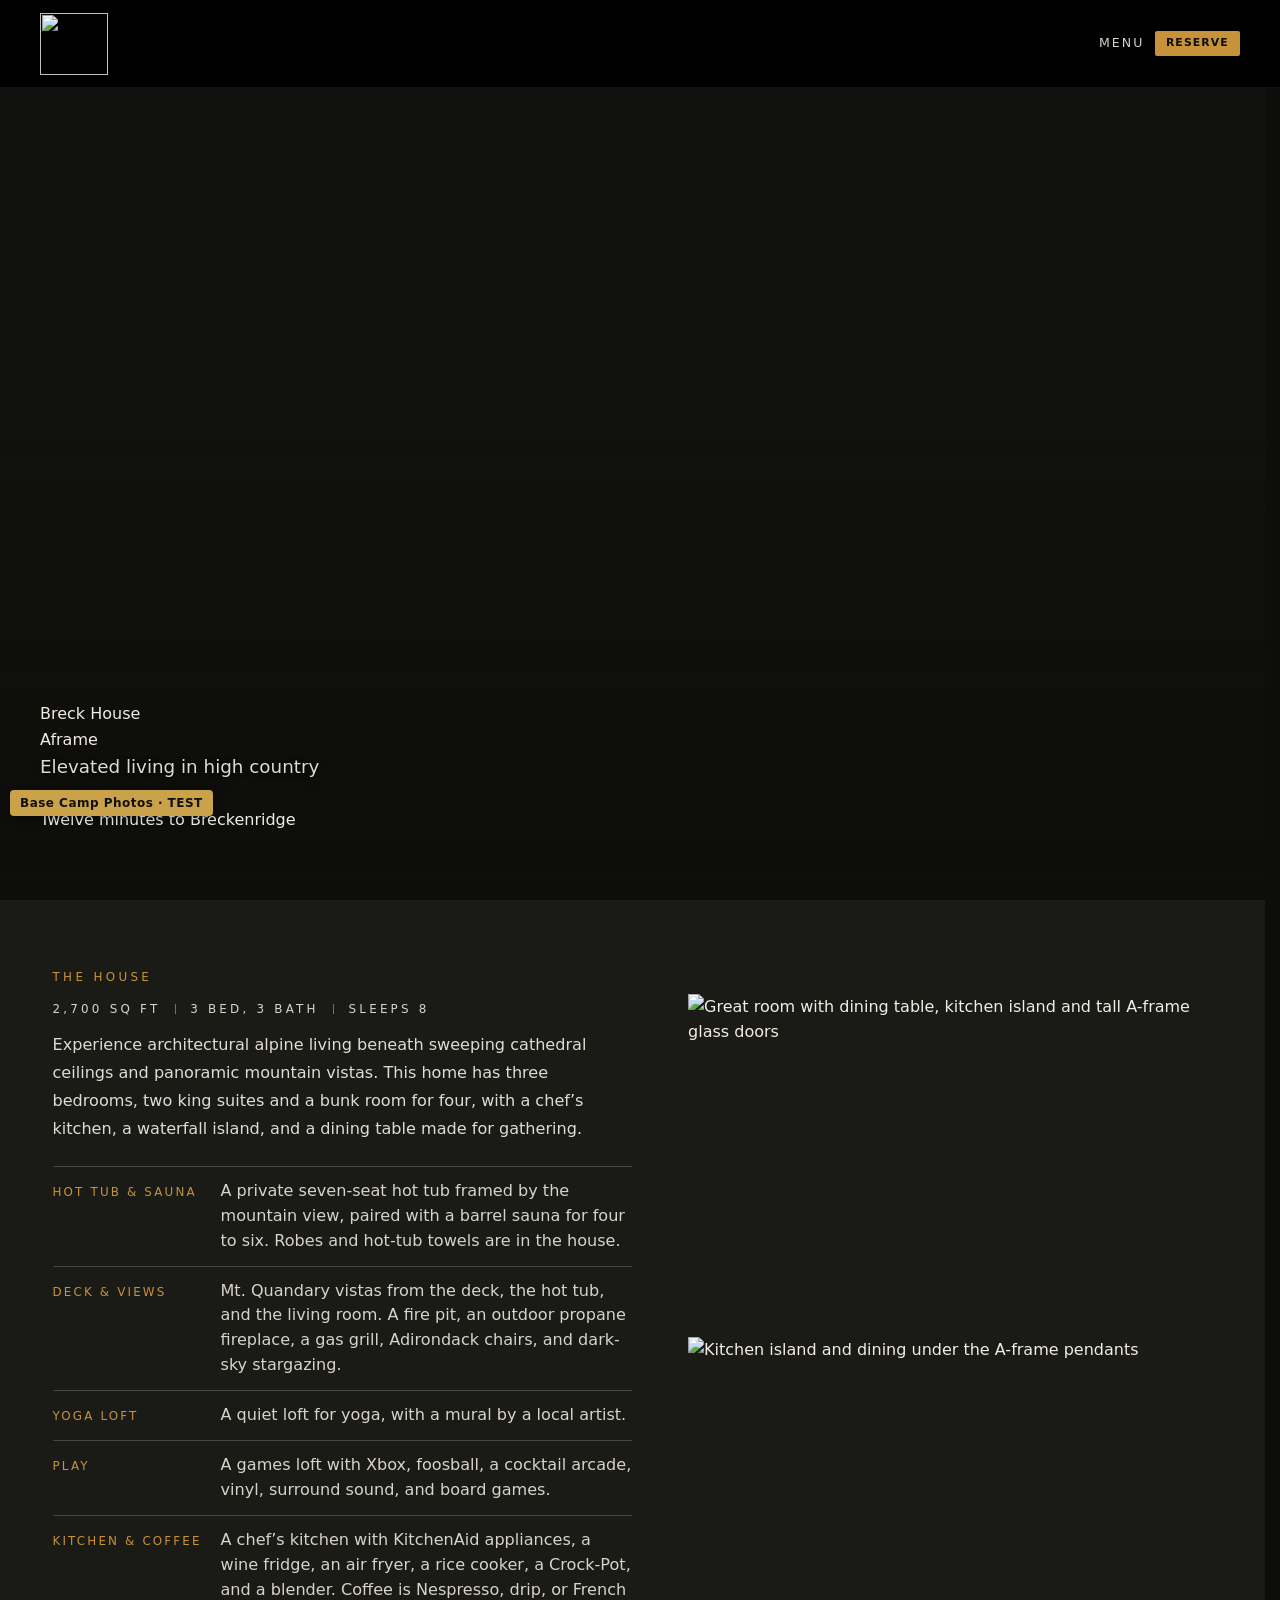
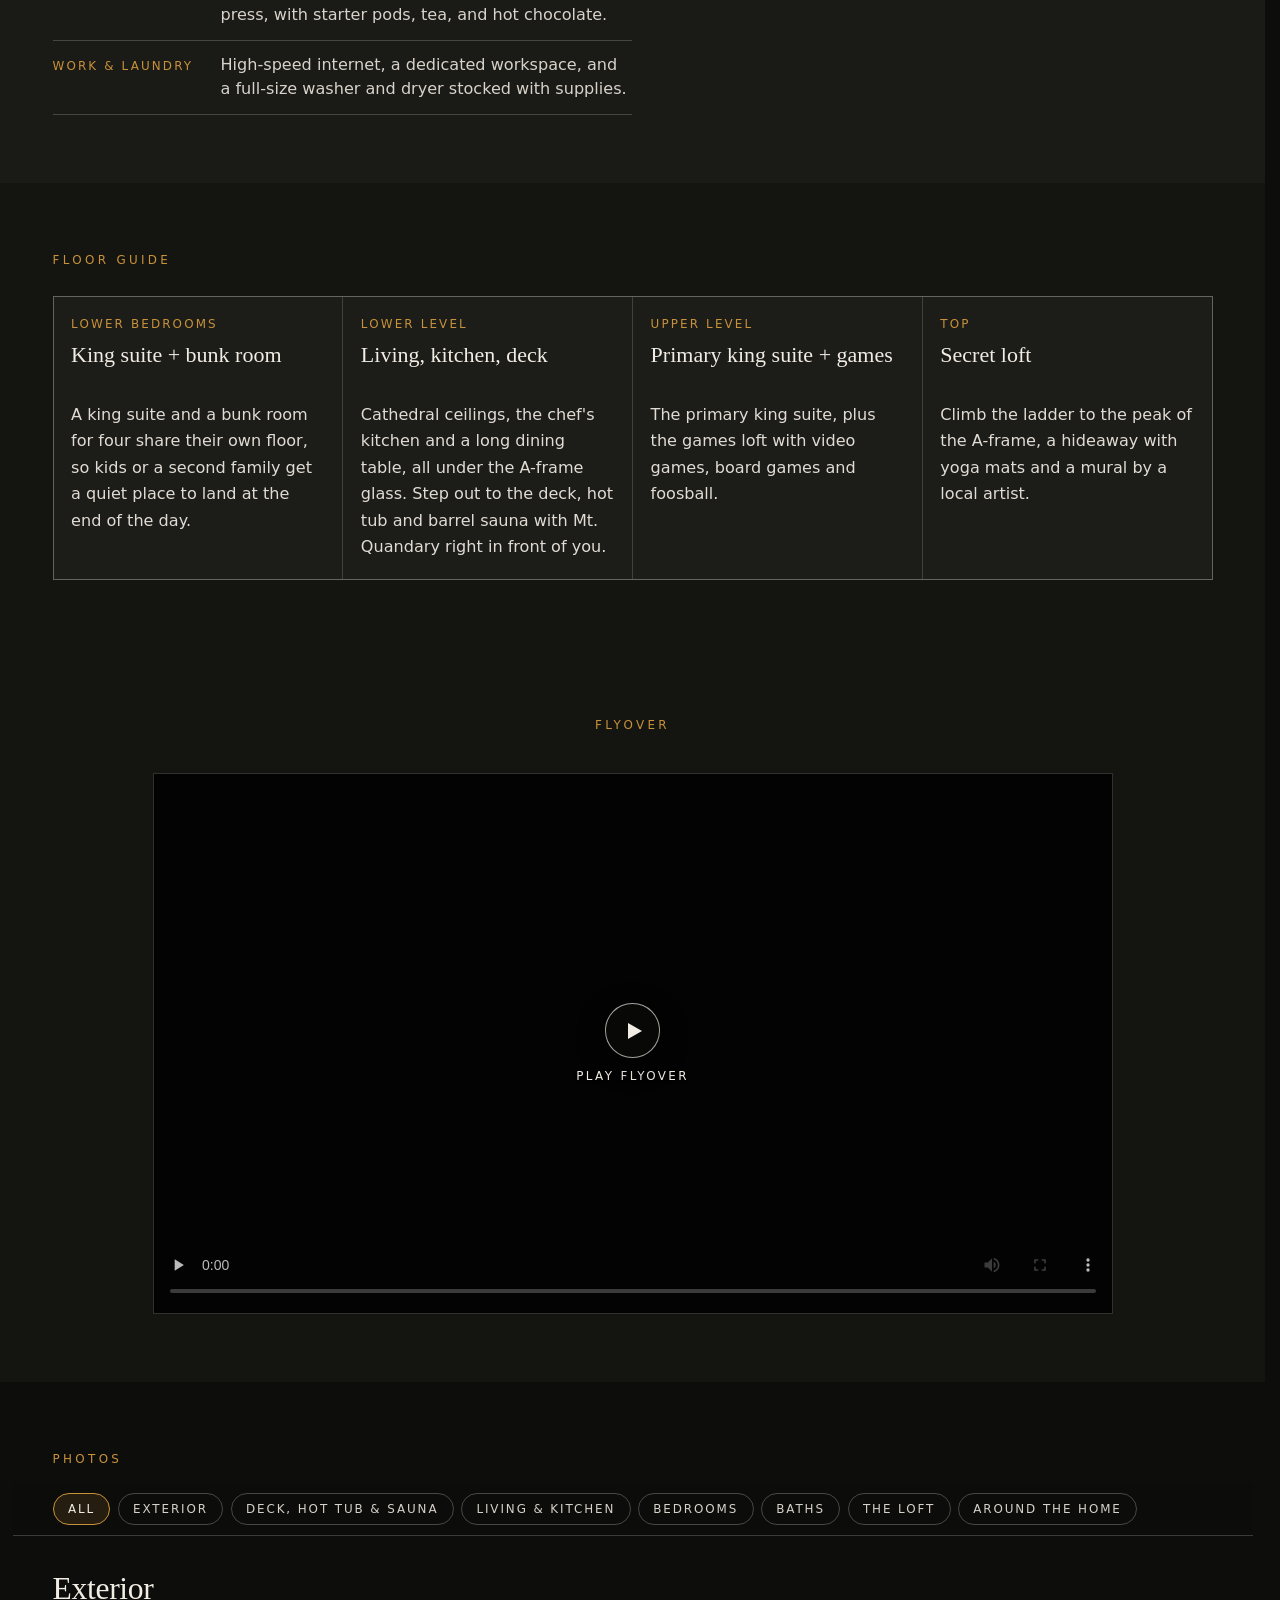
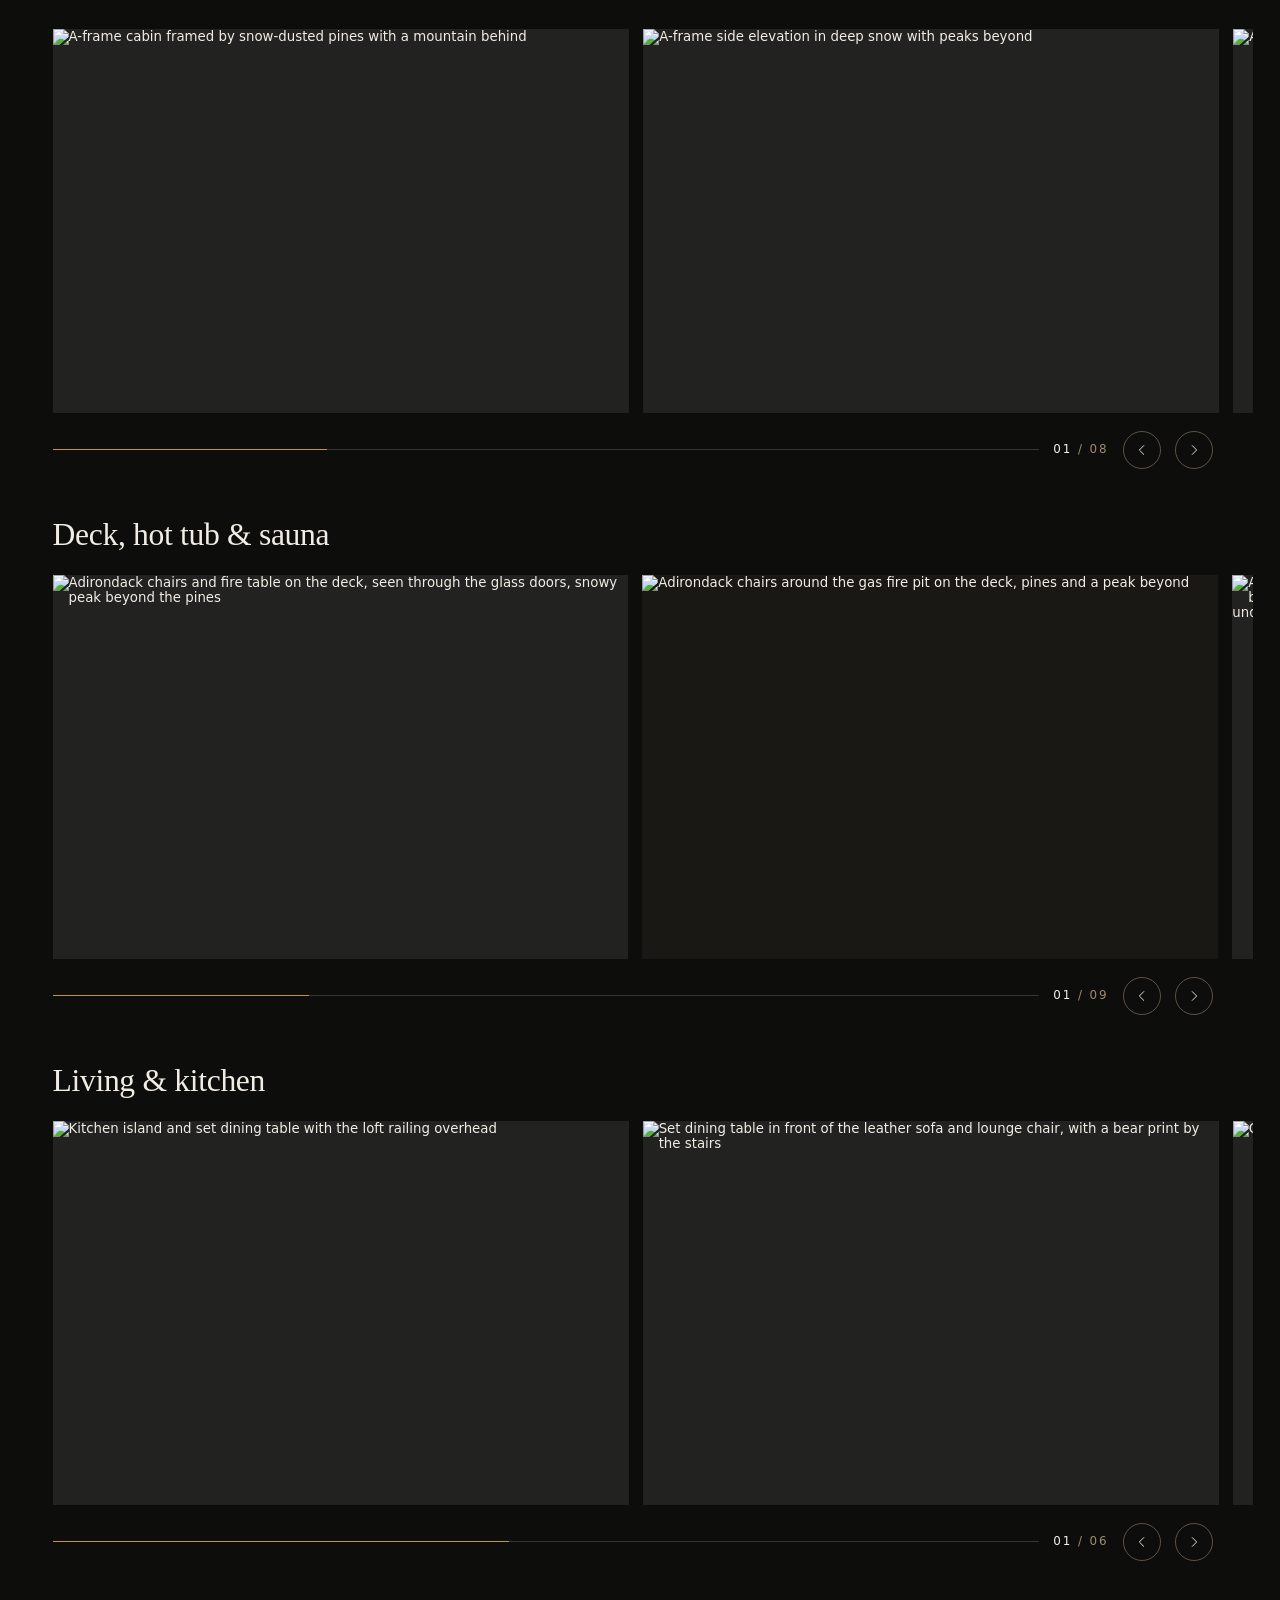
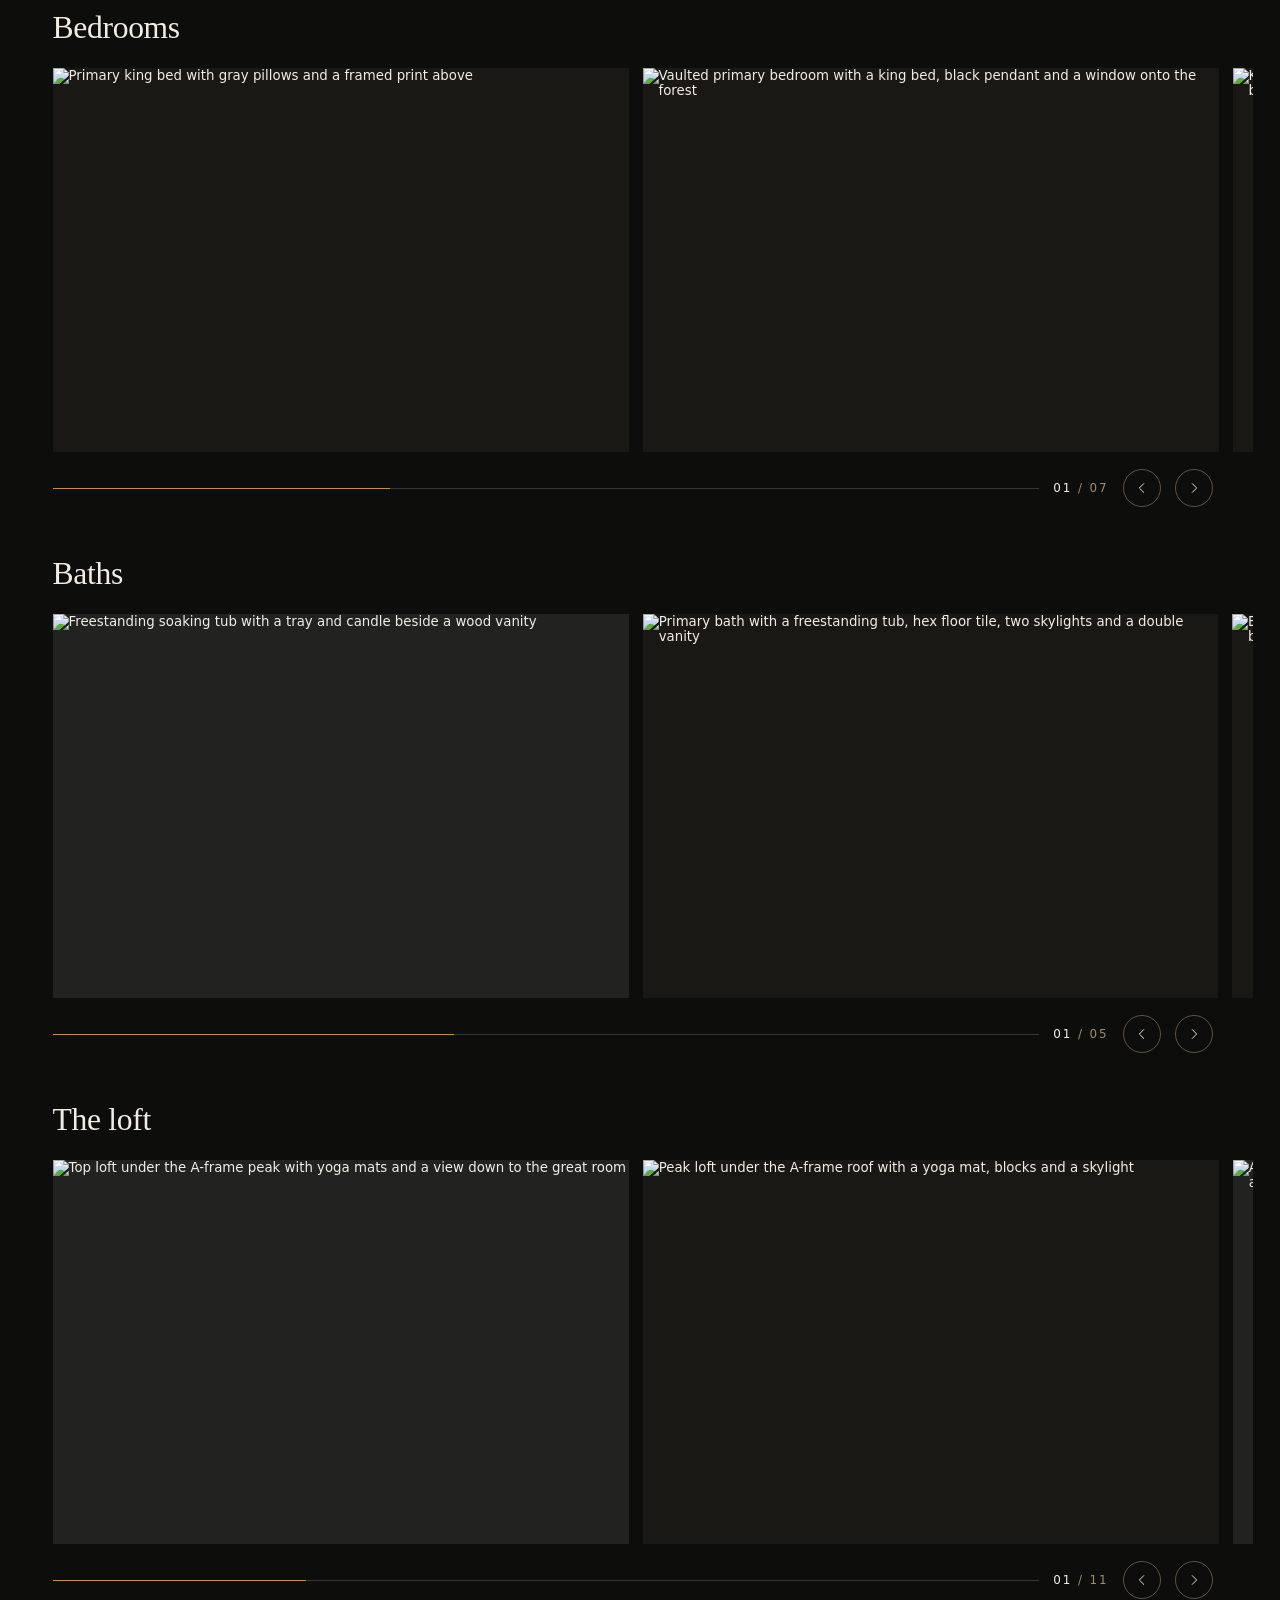
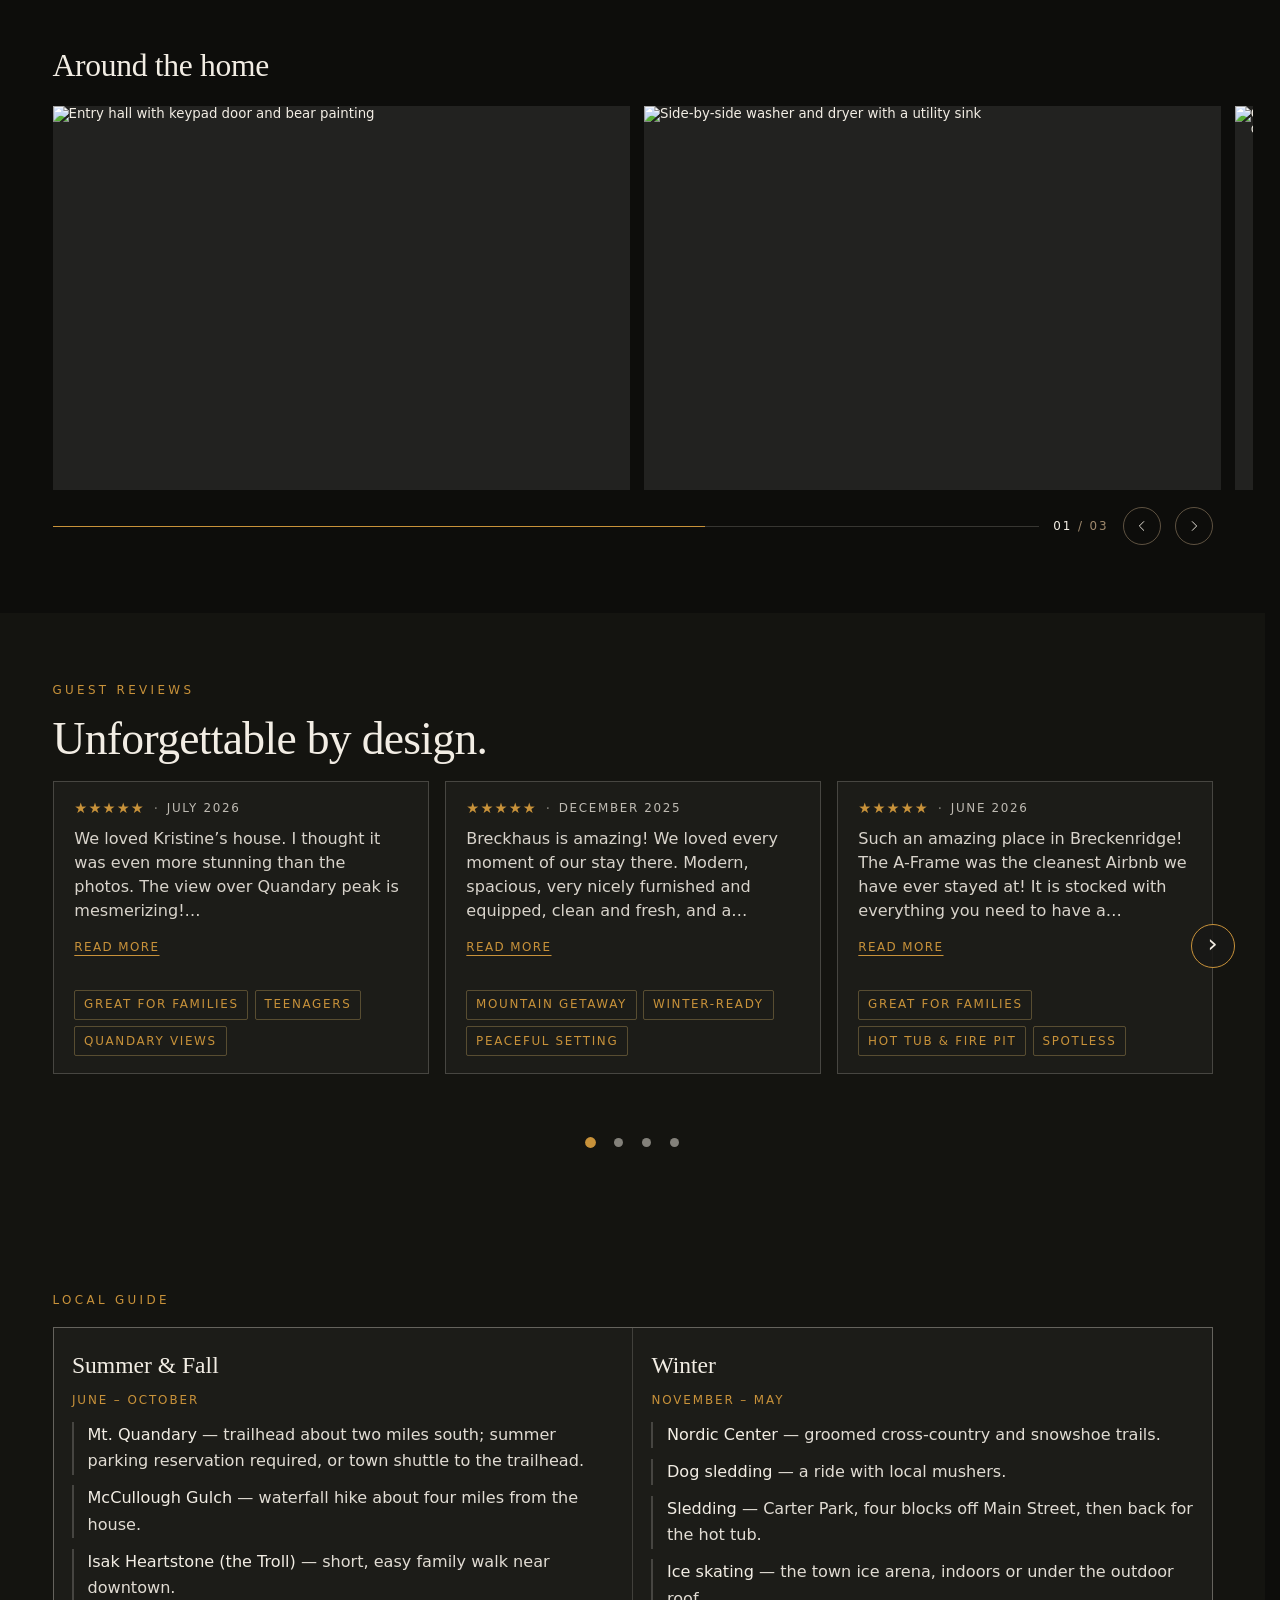
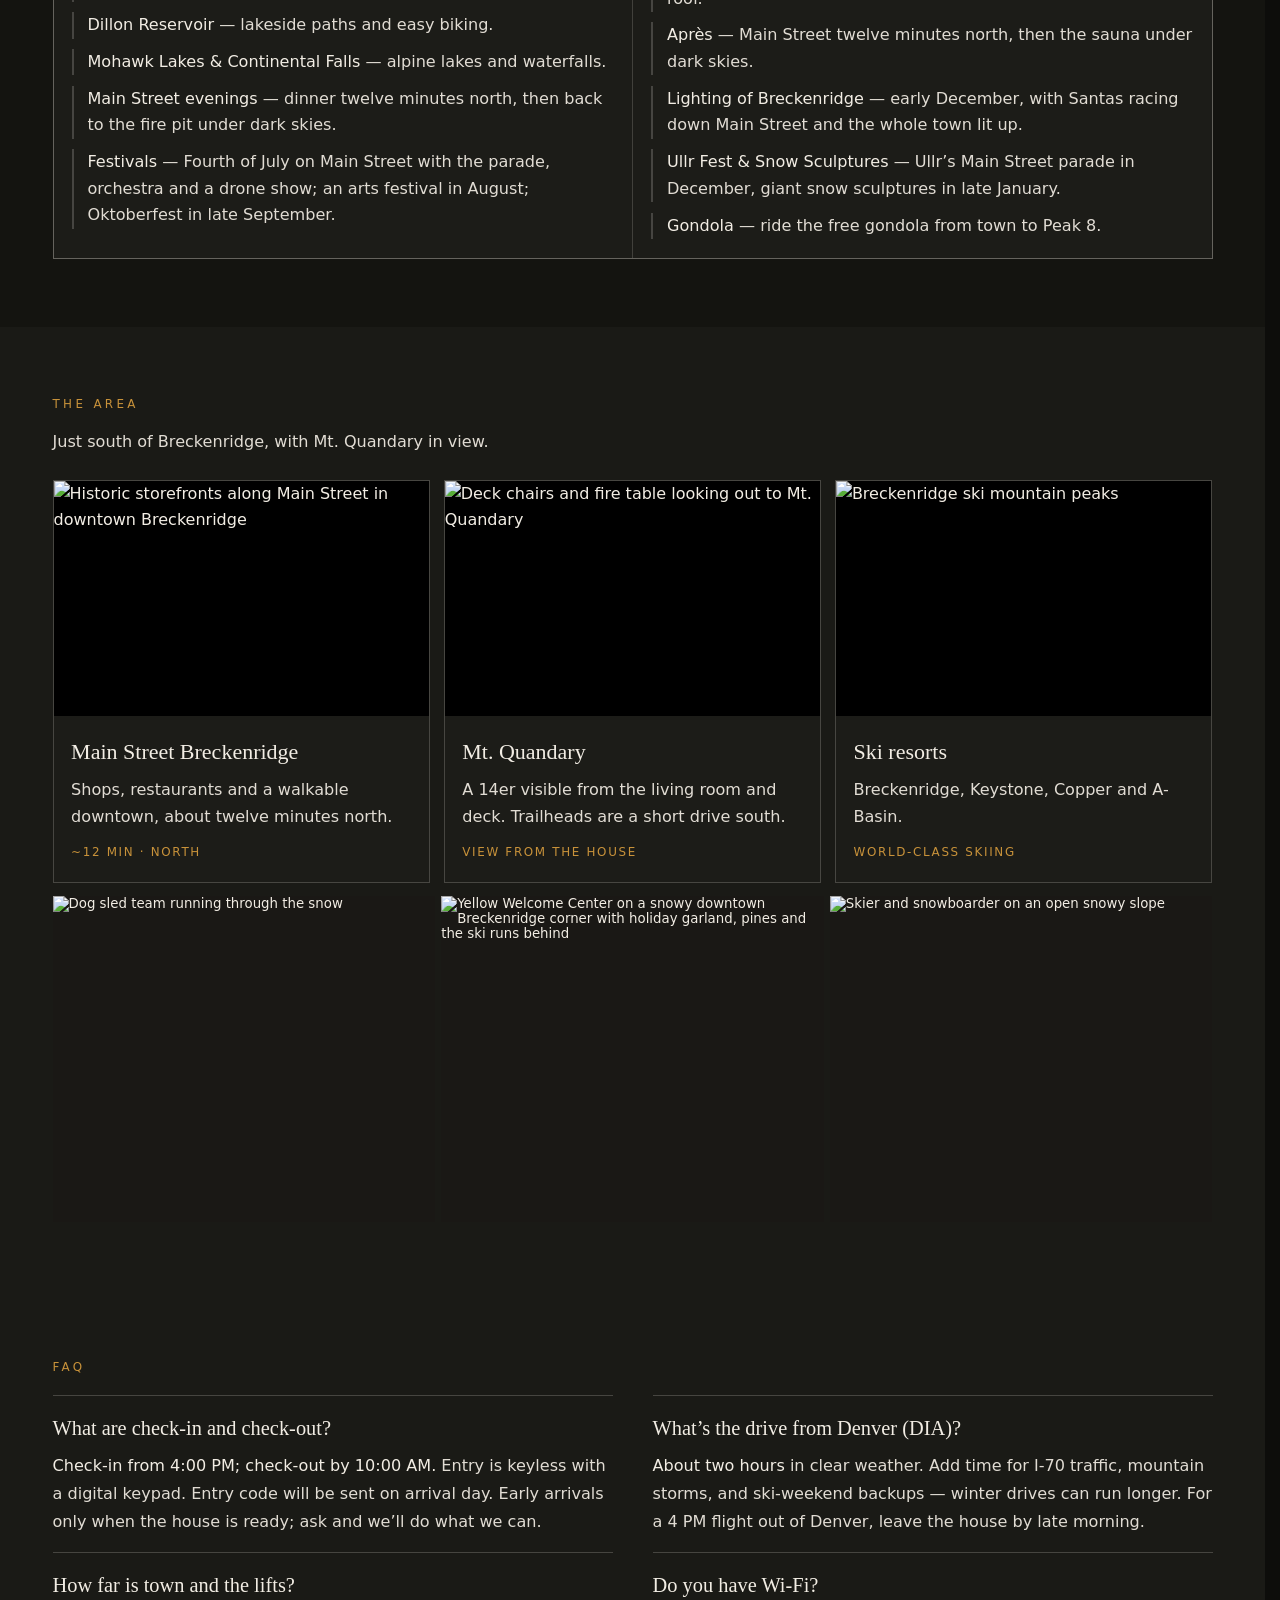
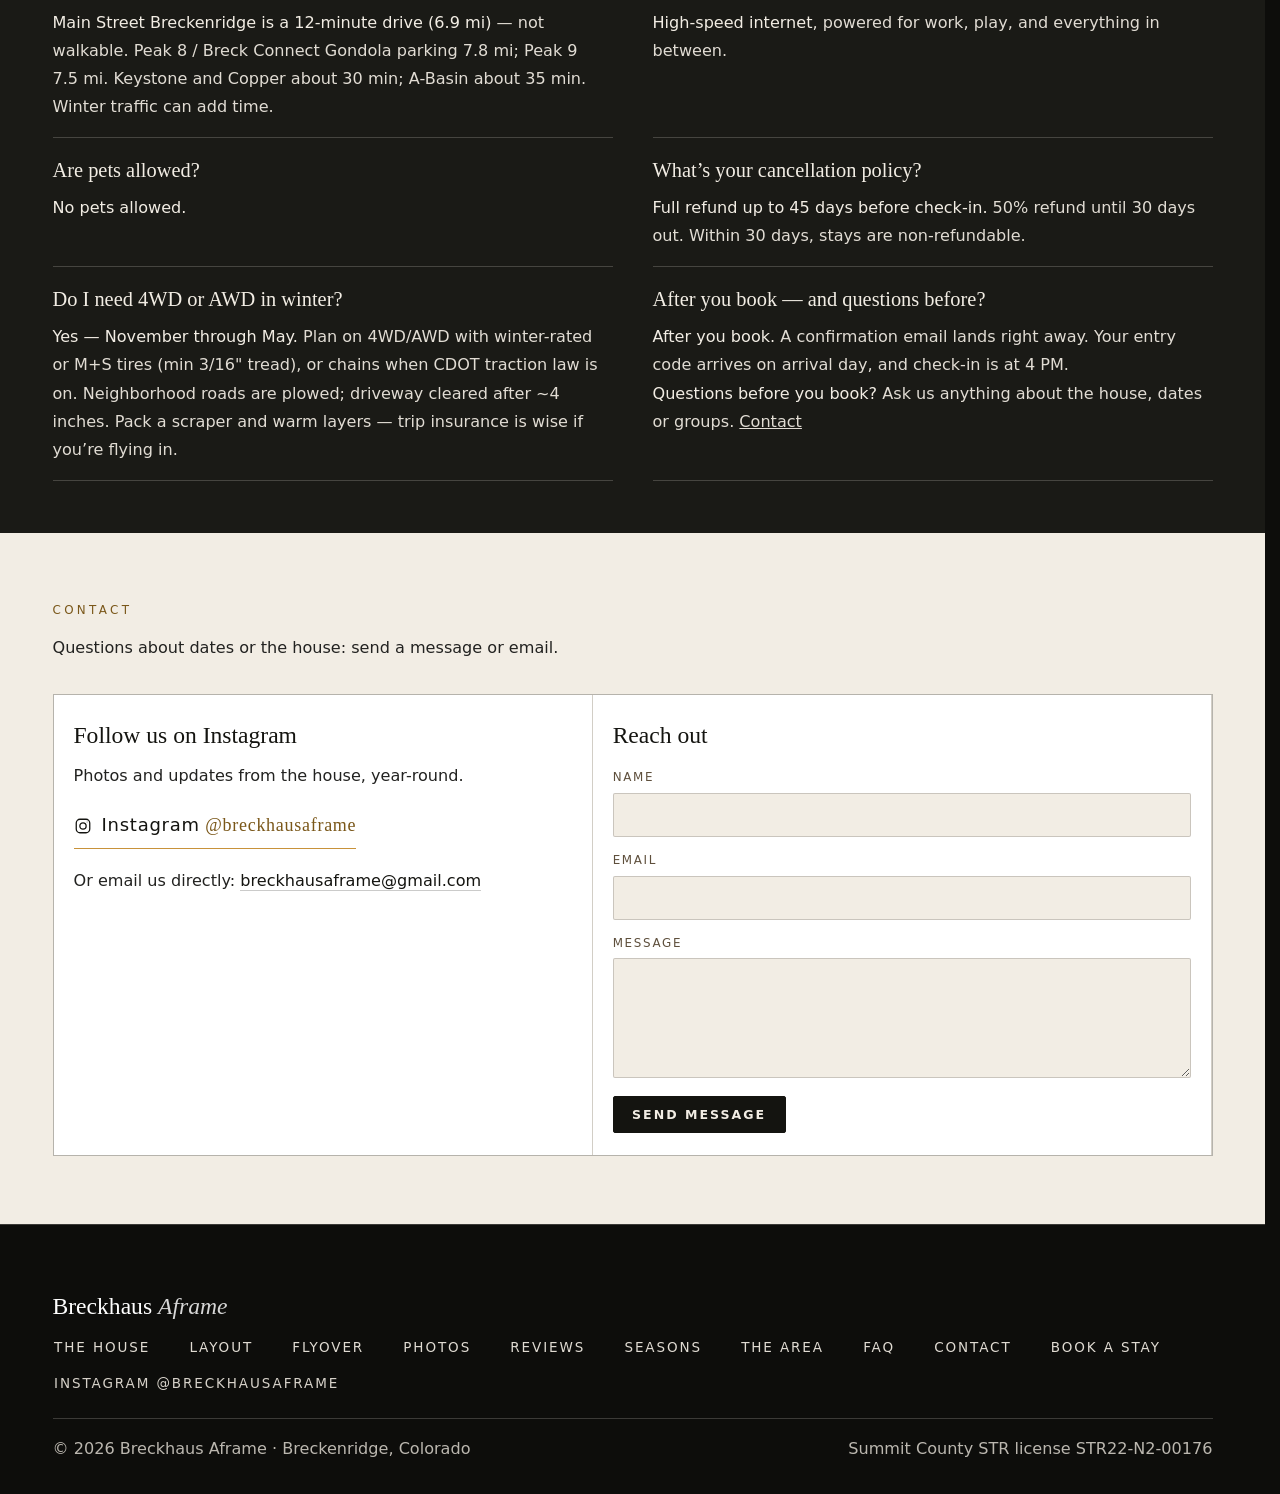
==== commit 9a33d2d1: "Use numeral 3 bed, 3 bath in the house h-stat gold bar. Keep the existing .h-stat separators and rep" ====
--- a/live-assets/index.html
+++ b/live-assets/index.html
@@ -2265,38 +2265,7 @@
   }
     /* item 57: contact scroll room */ #contact { min-height: calc(100vh - var(--nav-h) - 260px); min-height: calc(100svh - var(--nav-h) - 260px); }
 </style>
-<style id="bh-nav-events-wx-bar-v1">/* Menu + Events + weather + Reserve; Events LEFT of temperature (≤1023) */
-@media (max-width:1023px){
-  .nav-end{display:flex!important;align-items:center!important;justify-content:flex-end!important;gap:.3rem!important;flex-wrap:nowrap!important}
-  .bh-tmenu{display:flex!important;order:0!important;margin-right:auto!important;position:relative!important;flex:0 0 auto!important}
-  .bh-ev,.bh-wx{position:relative!important;top:auto!important;right:auto!important;left:auto!important;width:auto!important;height:auto!important;margin:0!important;padding:0!important;overflow:visible!important;z-index:330!important;flex:0 0 auto!important;display:inline-flex!important;align-items:center!important;visibility:visible!important;opacity:1!important;pointer-events:auto!important}
-  .bh-ev{order:1!important}
-  .bh-wx{order:2!important}
-  #header-reserve,nav .nav-end>a.btn-gold{order:3!important;flex:0 0 auto!important;display:inline-flex!important;visibility:visible!important;opacity:1!important}
-  .bh-ev-trigger,.bh-wx-trigger{position:static!important;width:auto!important;height:auto!important;min-height:2.25rem!important;opacity:1!important;pointer-events:auto!important;overflow:visible!important;clip:auto!important;clip-path:none!important}
-  .bh-ev-panel,.bh-wx-panel{position:absolute!important;top:calc(100% + 8px)!important;right:0!important;left:auto!important;width:min(22rem,calc(100vw - 20px))!important;max-height:min(70vh,28rem)!important;pointer-events:auto!important}
-}
-@media (max-width:767px){
-  .bh-ev-trigger .bh-ev-label-full{display:none!important}
-  .bh-ev-trigger .bh-ev-label-short{display:inline!important}
-  .bh-ev-trigger,.bh-wx-trigger{padding:.32rem .48rem!important}
-  .bh-ev-trigger .bh-ev-label{font-size:.6rem!important}
-}
-@media (min-width:1024px){
-  .bh-ev,.bh-wx{display:inline-flex!important}
-}
-</style><style id="bh-hero-breckhaus-restore-v1">/* Breckhaus lockup: HAUS spelling, larger size, yesterday desktop position */
-.hero-inner{position:absolute!important;inset:0!important;display:flex!important;flex-direction:column!important;justify-content:center!important;align-items:flex-start!important;transform:translate(-1vw,-10vh)!important;padding:0!important;margin:0!important;z-index:2!important;pointer-events:none!important}
-.hero-brand,.hero-aframe{display:block!important;visibility:visible!important;opacity:1!important;position:relative!important;left:auto!important;width:auto!important;max-width:min(94vw,40rem)!important;margin:0!important;padding:0 0 0 clamp(1rem,3.5vw,2.4rem)!important;font-family:"Playfair Display","Cormorant Garamond",serif!important;font-weight:400!important;line-height:1.02!important;letter-spacing:-.02em!important;white-space:nowrap!important;text-shadow:0 1px 2px rgba(0,0,0,.55),0 2px 10px rgba(0,0,0,.32)!important;z-index:3!important}
-.hero-brand{font-style:normal!important;font-size:clamp(2.85rem,6.2vw,5.4rem)!important;color:rgba(242,237,228,.96)!important;-webkit-text-fill-color:rgba(242,237,228,.96)!important}
-.hero-aframe,.hero-aframe em{font-style:italic!important;font-size:clamp(2.85rem,6.2vw,5.4rem)!important;letter-spacing:-.03em!important;color:rgba(196,194,186,.96)!important;-webkit-text-fill-color:rgba(196,194,186,.96)!important}
-.hero-aframe{margin-top:.02em!important}
-.hero-lede,.hero-mins{display:block!important;visibility:visible!important;opacity:1!important;position:relative!important;max-width:min(92vw,36rem)!important;padding:0 0 0 clamp(1rem,3.5vw,2.4rem)!important;font-family:Jost,system-ui,sans-serif!important;font-size:clamp(1rem,1.7vw,1.2rem)!important;line-height:1.45!important;color:rgba(196,194,186,.96)!important;-webkit-text-fill-color:rgba(196,194,186,.96)!important;text-shadow:0 1px 2px rgba(0,0,0,.45),0 2px 8px rgba(0,0,0,.28)!important}
-.hero-lede{margin-top:1.05rem!important}.hero-mins{margin-top:.35rem!important}
-@media (min-width:1024px){.hero-inner{justify-content:center!important;padding-bottom:0!important;transform:translate(-1vw,-10vh)!important}.hero-brand,.hero-aframe,.hero-aframe em{font-size:clamp(3.2rem,5.8vw,5.6rem)!important}}
-@media (max-width:1023px){.hero-inner{transform:translate(-.5vw,-6vh)!important}.hero-brand,.hero-aframe,.hero-aframe em{font-size:clamp(2.35rem,7.6vw,3.6rem)!important}}
-@media (max-width:767px){.hero-inner{transform:translate(0,-4vh)!important}.hero-brand,.hero-aframe,.hero-aframe em{font-size:clamp(2.15rem,10vw,2.85rem)!important;padding-left:.85rem!important;white-space:normal!important}.hero-lede,.hero-mins{padding-left:.85rem!important;font-size:.95rem!important}}
-</style></head>
+</head>
 <body style="background:#0d0d0b;color:#F2EDE4">
 <div class="photo-set-label" role="note">Base Camp Photos · TEST</div>
   <a class="skip" href="#house">Skip to the house</a>
@@ -2350,7 +2319,7 @@
     </div>
     <div class="hero-scrim"></div>
     <div class="hero-inner">
-      <p class="hero-brand">Breckhaus</p>
+      <p class="hero-brand">Breck House</p>
       <p class="hero-aframe"><em>Aframe</em></p>
       <p class="hero-lede">Elevated living in high country</p>
       <p class="hero-mins">Twelve minutes to Breckenridge</p>
@@ -2363,7 +2332,7 @@
         <div class="house-grid">
           <div>
             <p class="eyebrow">The house</p>
-            <p class="h-stat"><span>2,700 sq ft</span><span>sleeps 8</span></p>
+            <p class="h-stat"><span>2,700 sq ft</span><span>3 bed, 3 bath</span><span>sleeps 8</span></p>
             <p class="lede">Experience architectural alpine living beneath sweeping cathedral ceilings and panoramic mountain vistas. This home has three bedrooms, two king suites and a bunk room for four, with a chef’s kitchen, a waterfall island, and a dining table made for gathering.</p>
             <ul class="amenity-list">
               <li><span class="amen-label">Hot tub &amp; sauna<span class="amen-sep">: </span></span> <span class="amen-text">A private seven-seat hot tub framed by the mountain view, paired with a barrel sauna for four to six. Robes and hot-tub towels are in the house.</span></li>
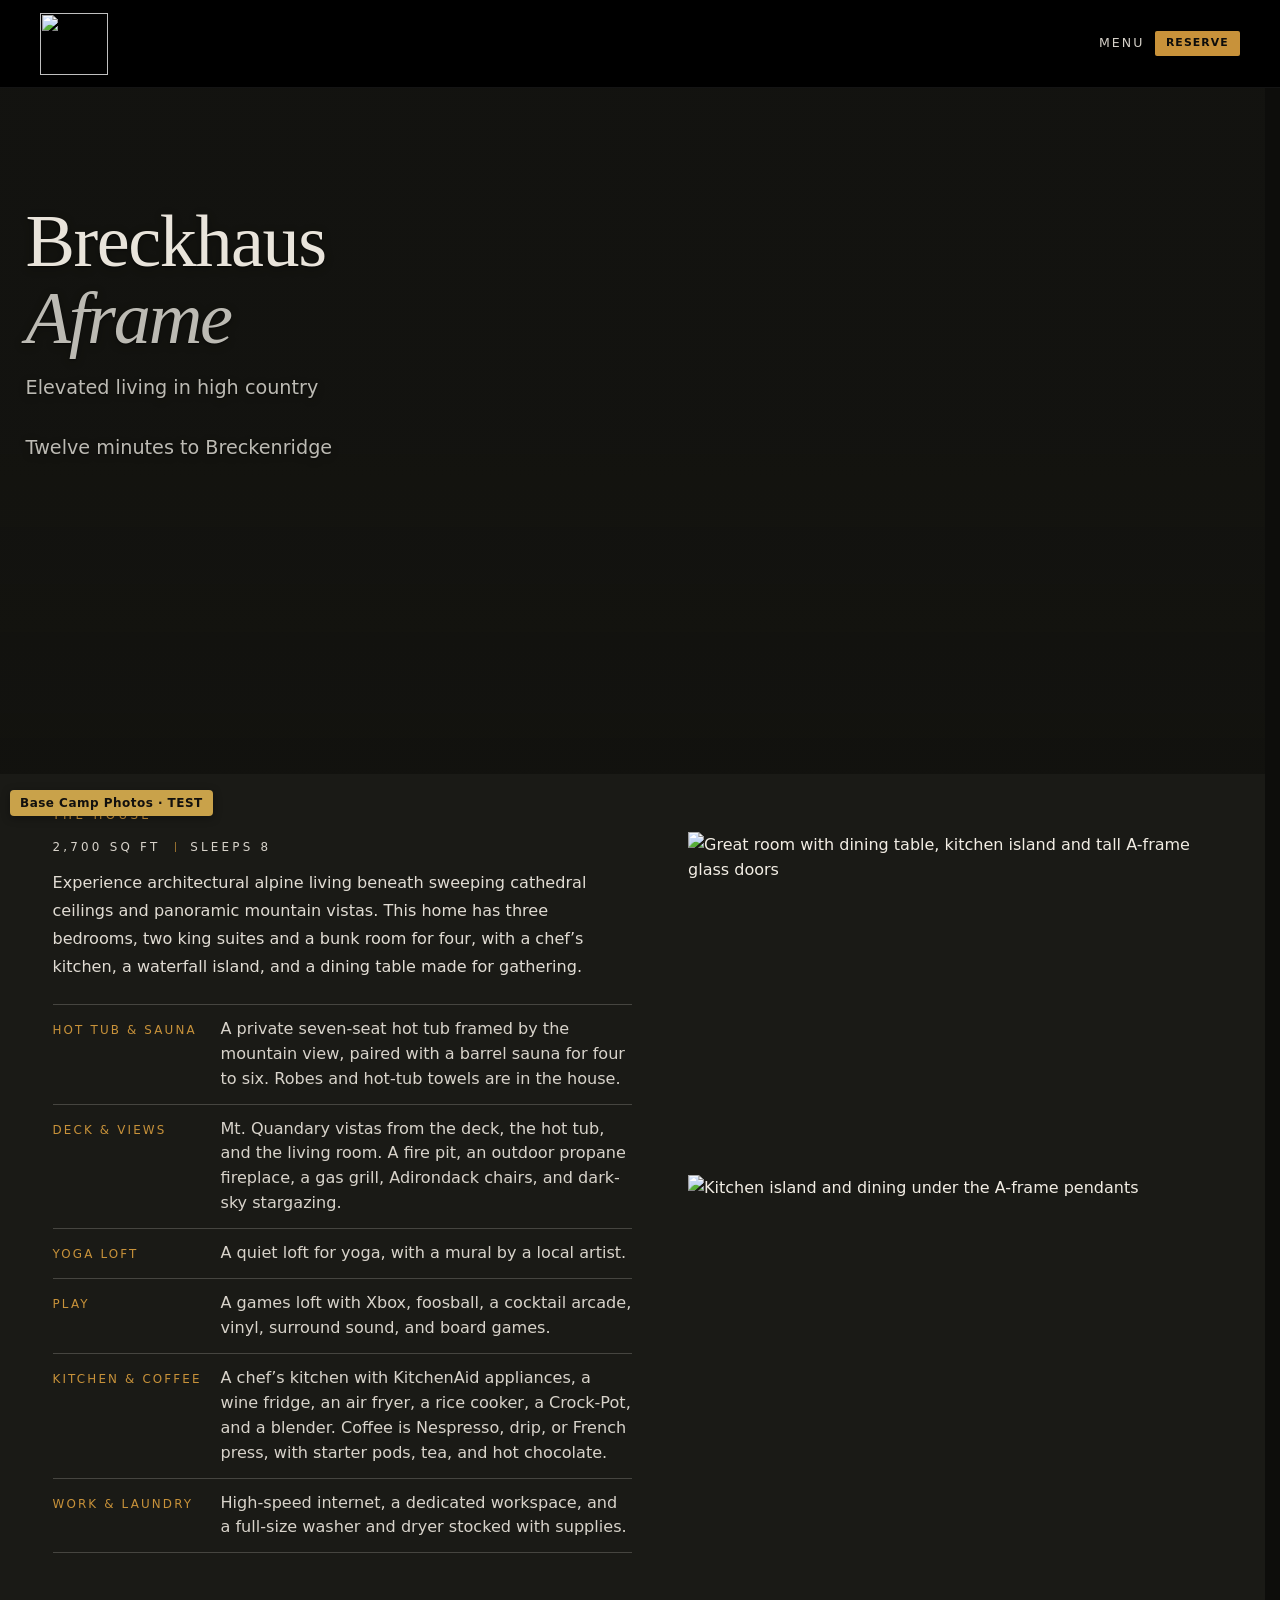
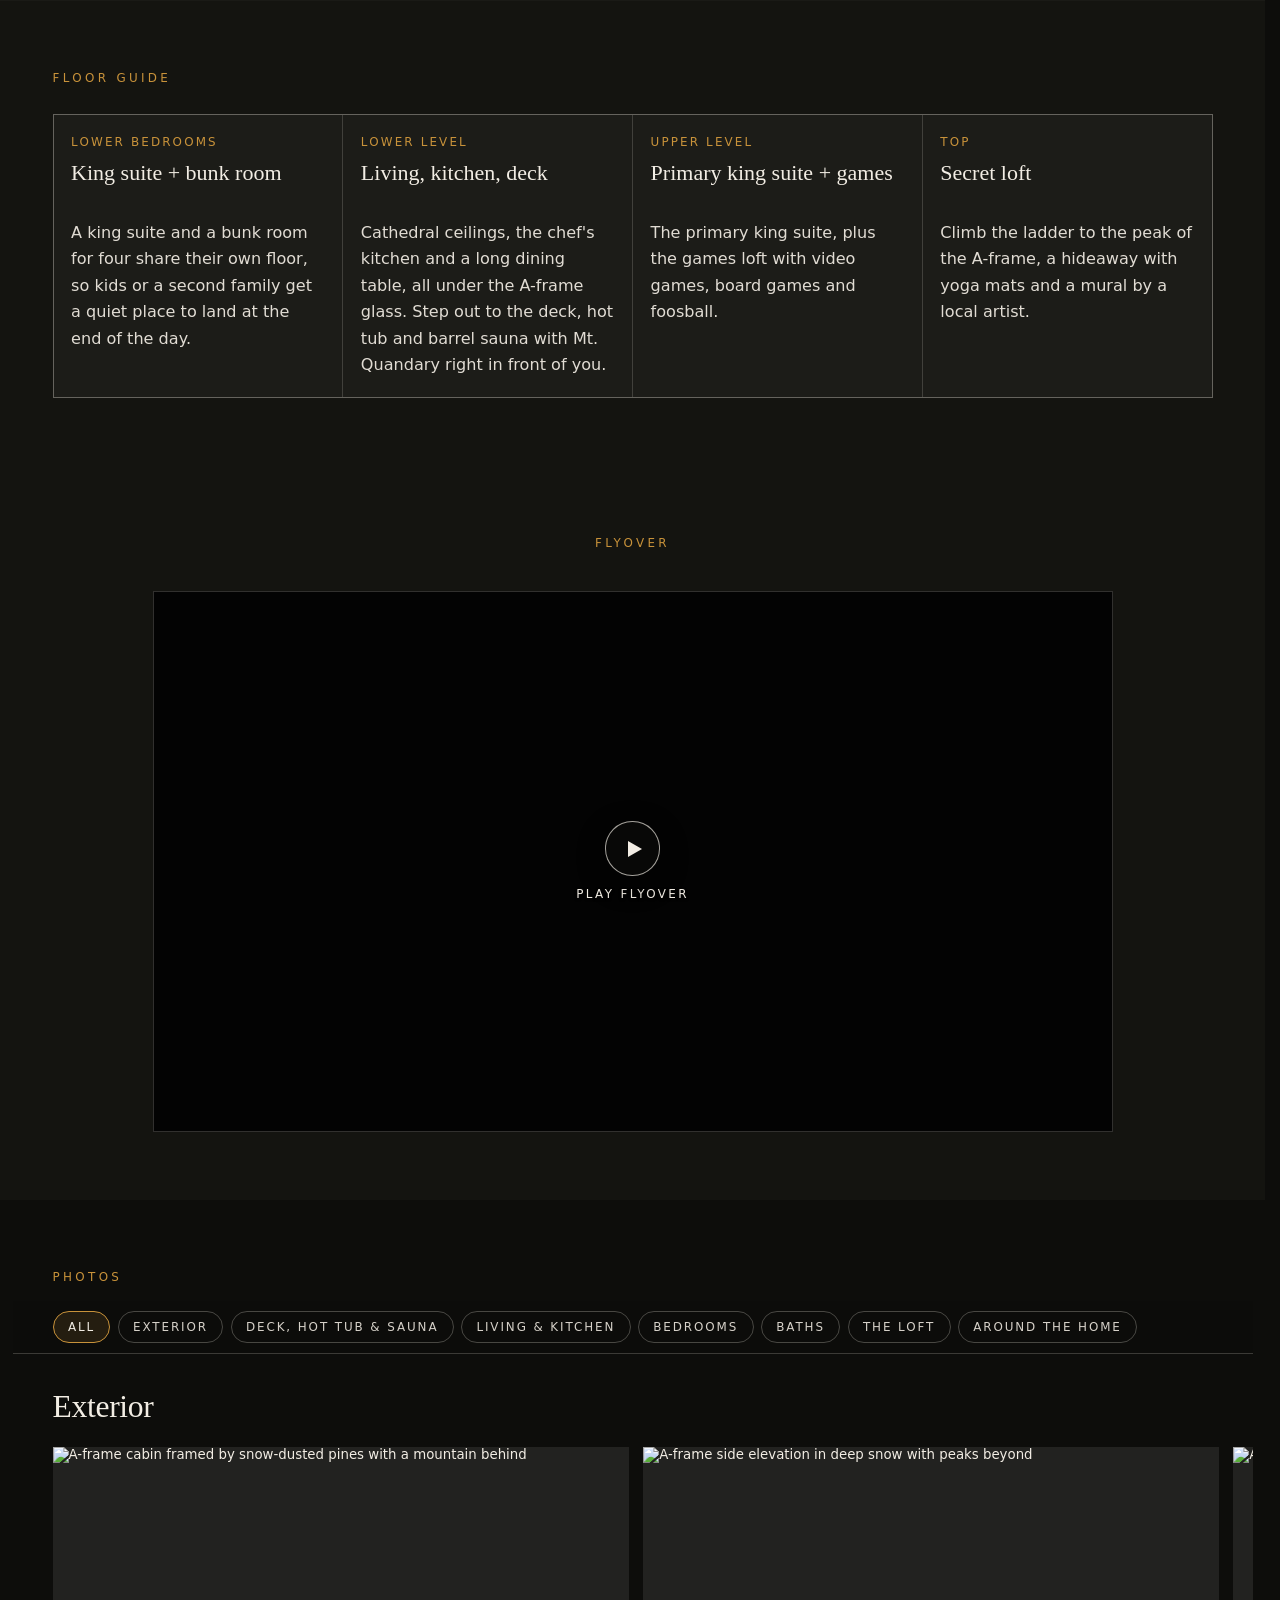
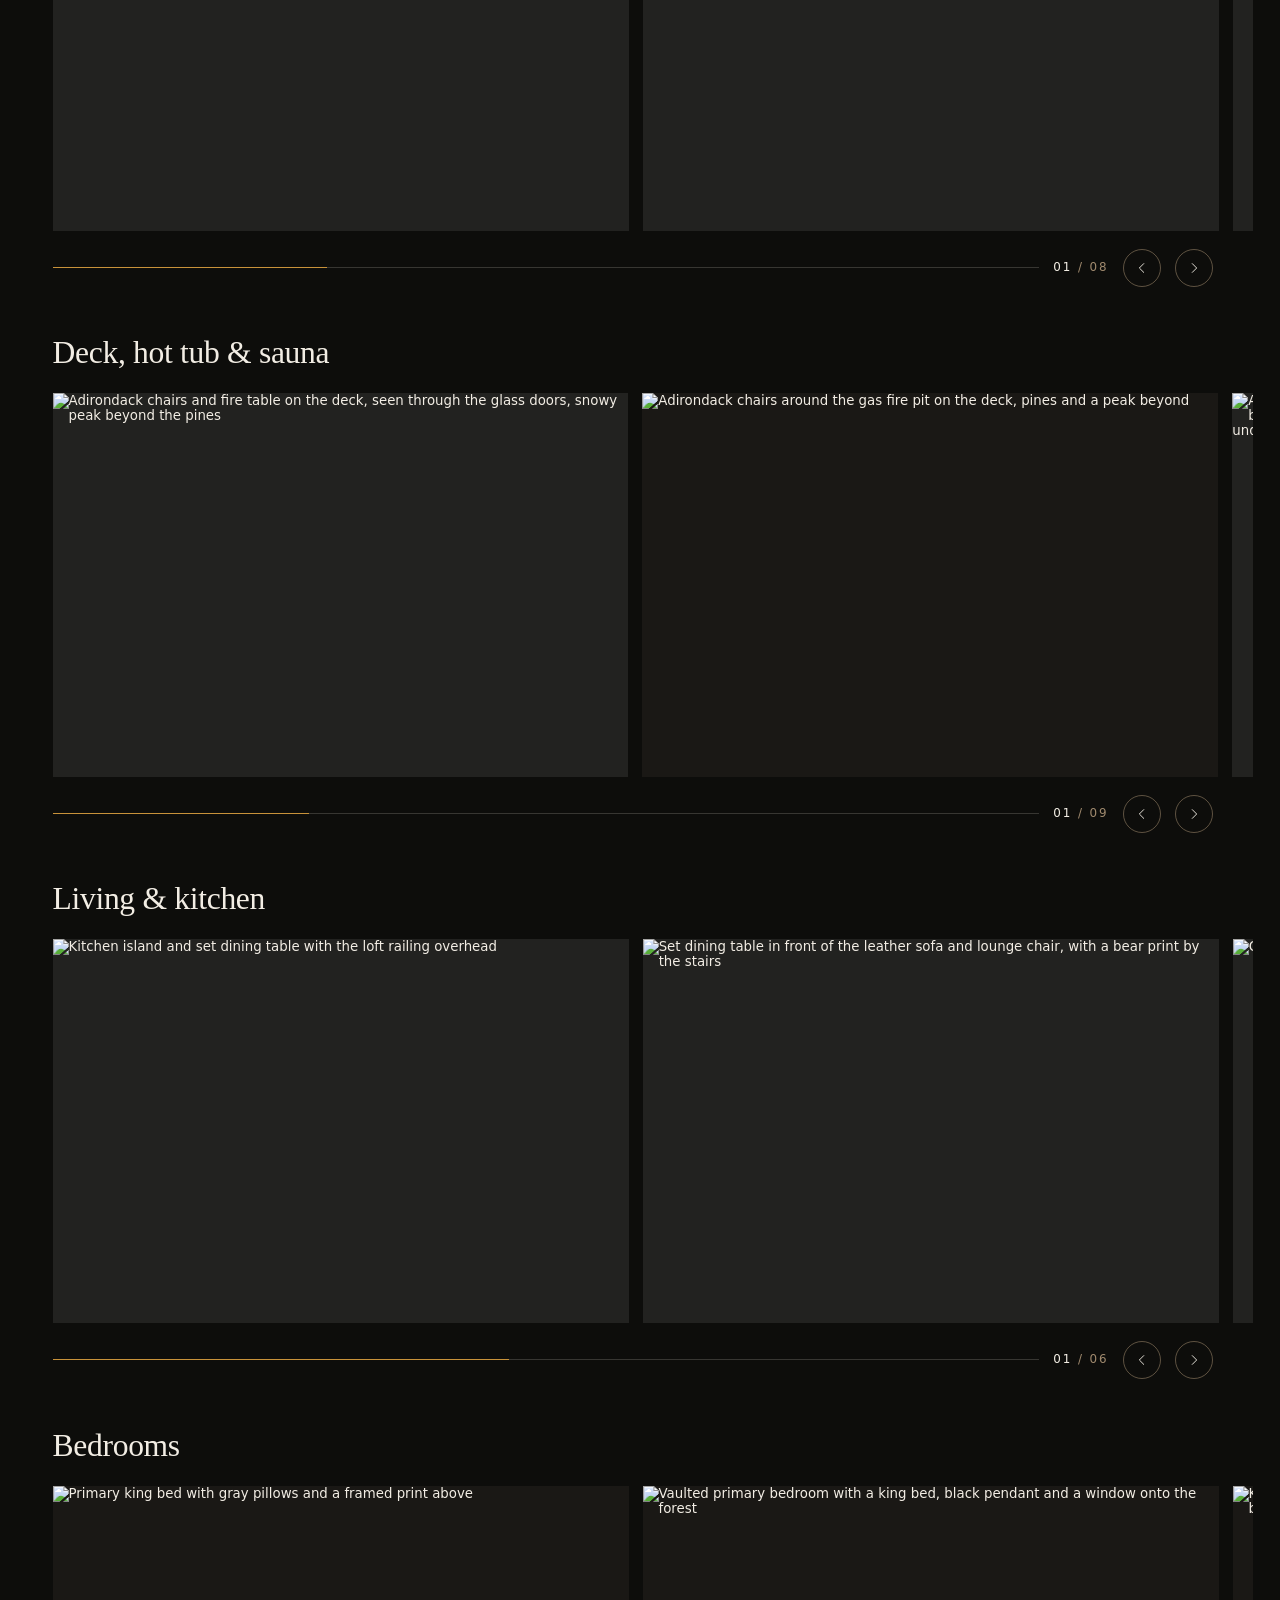
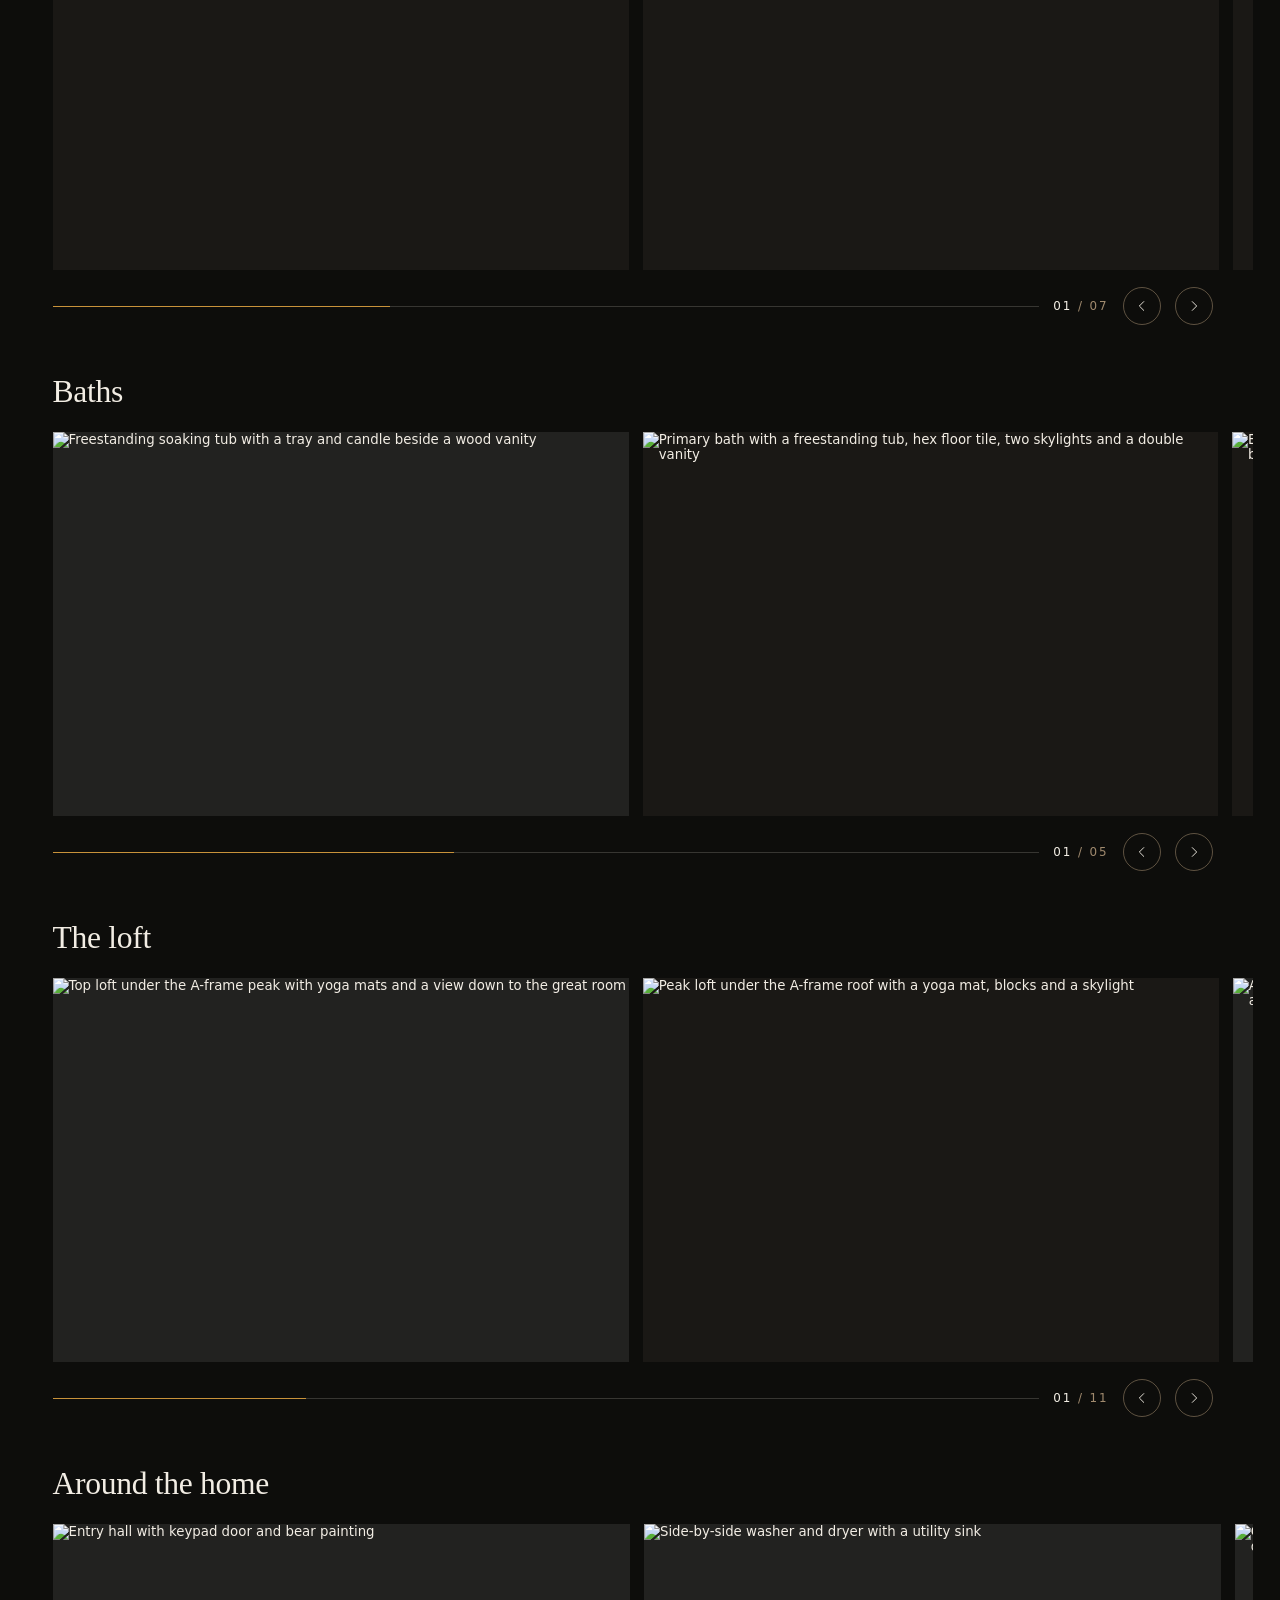
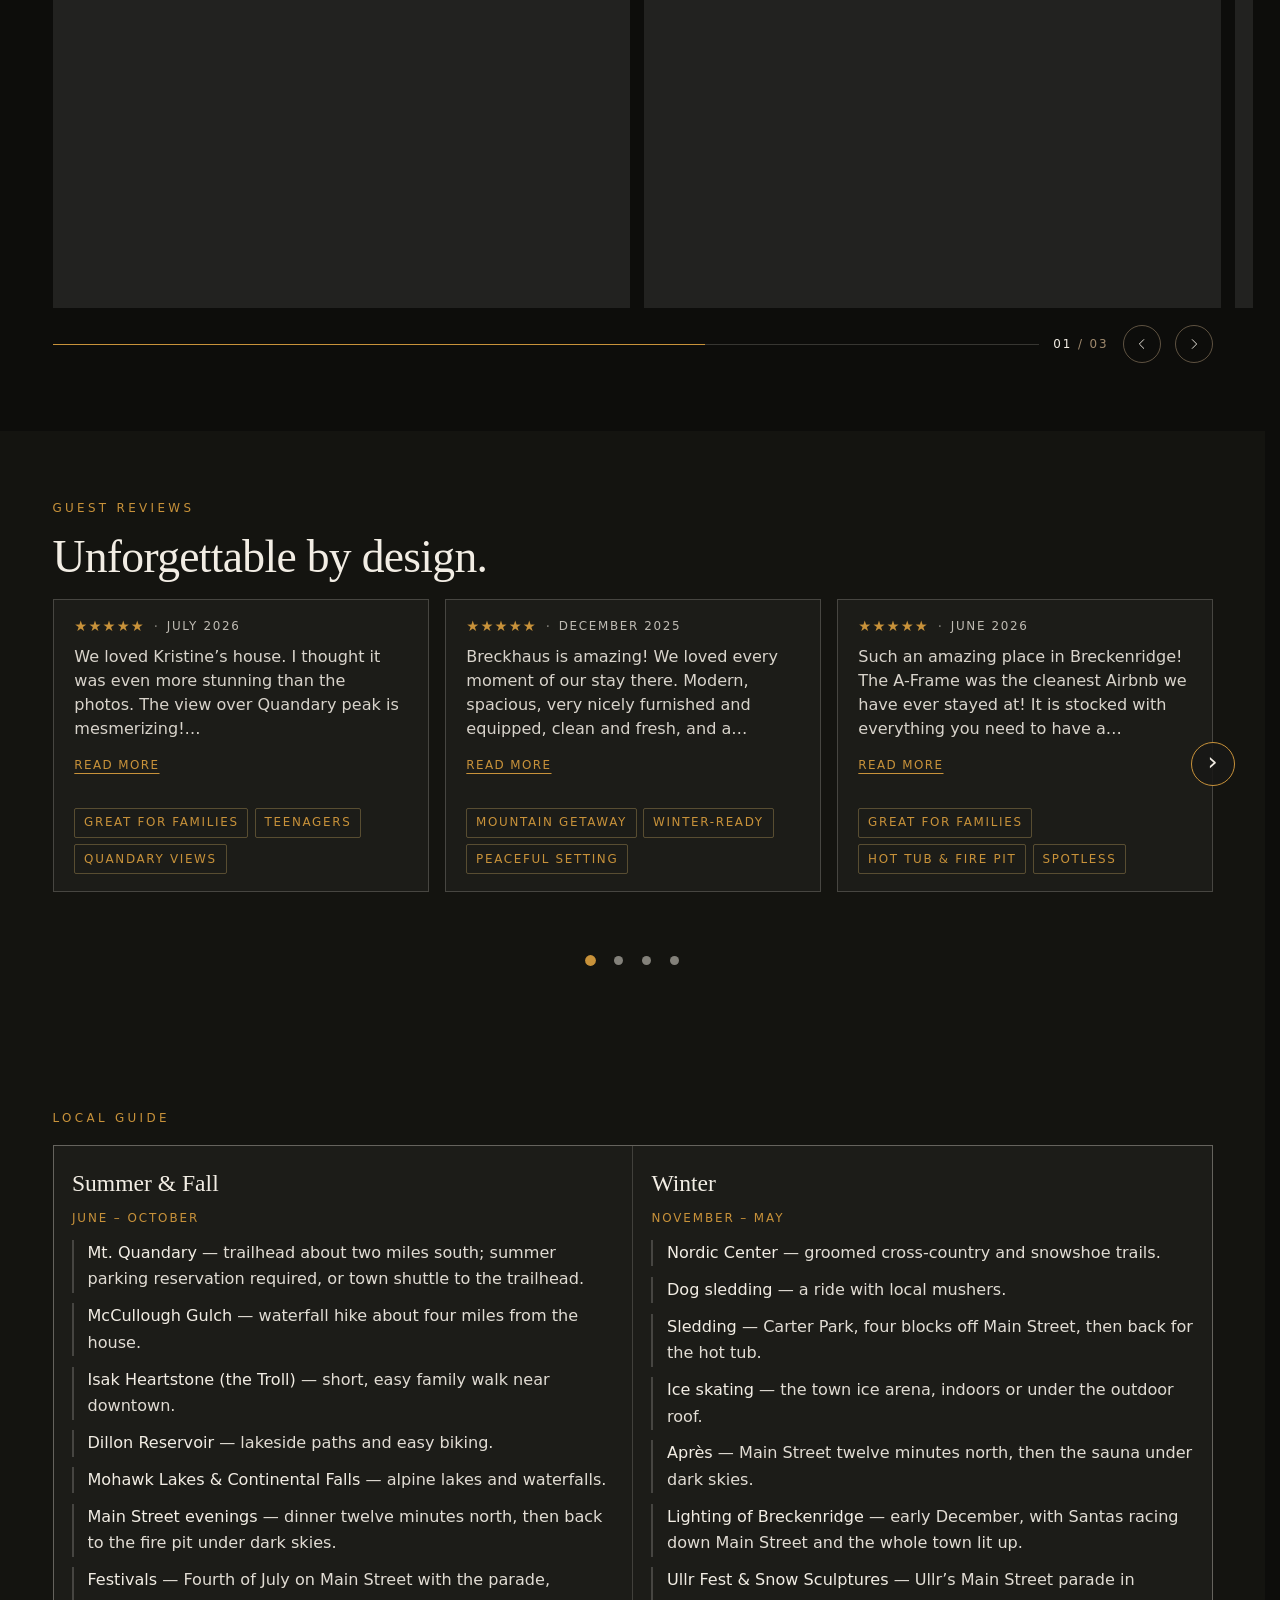
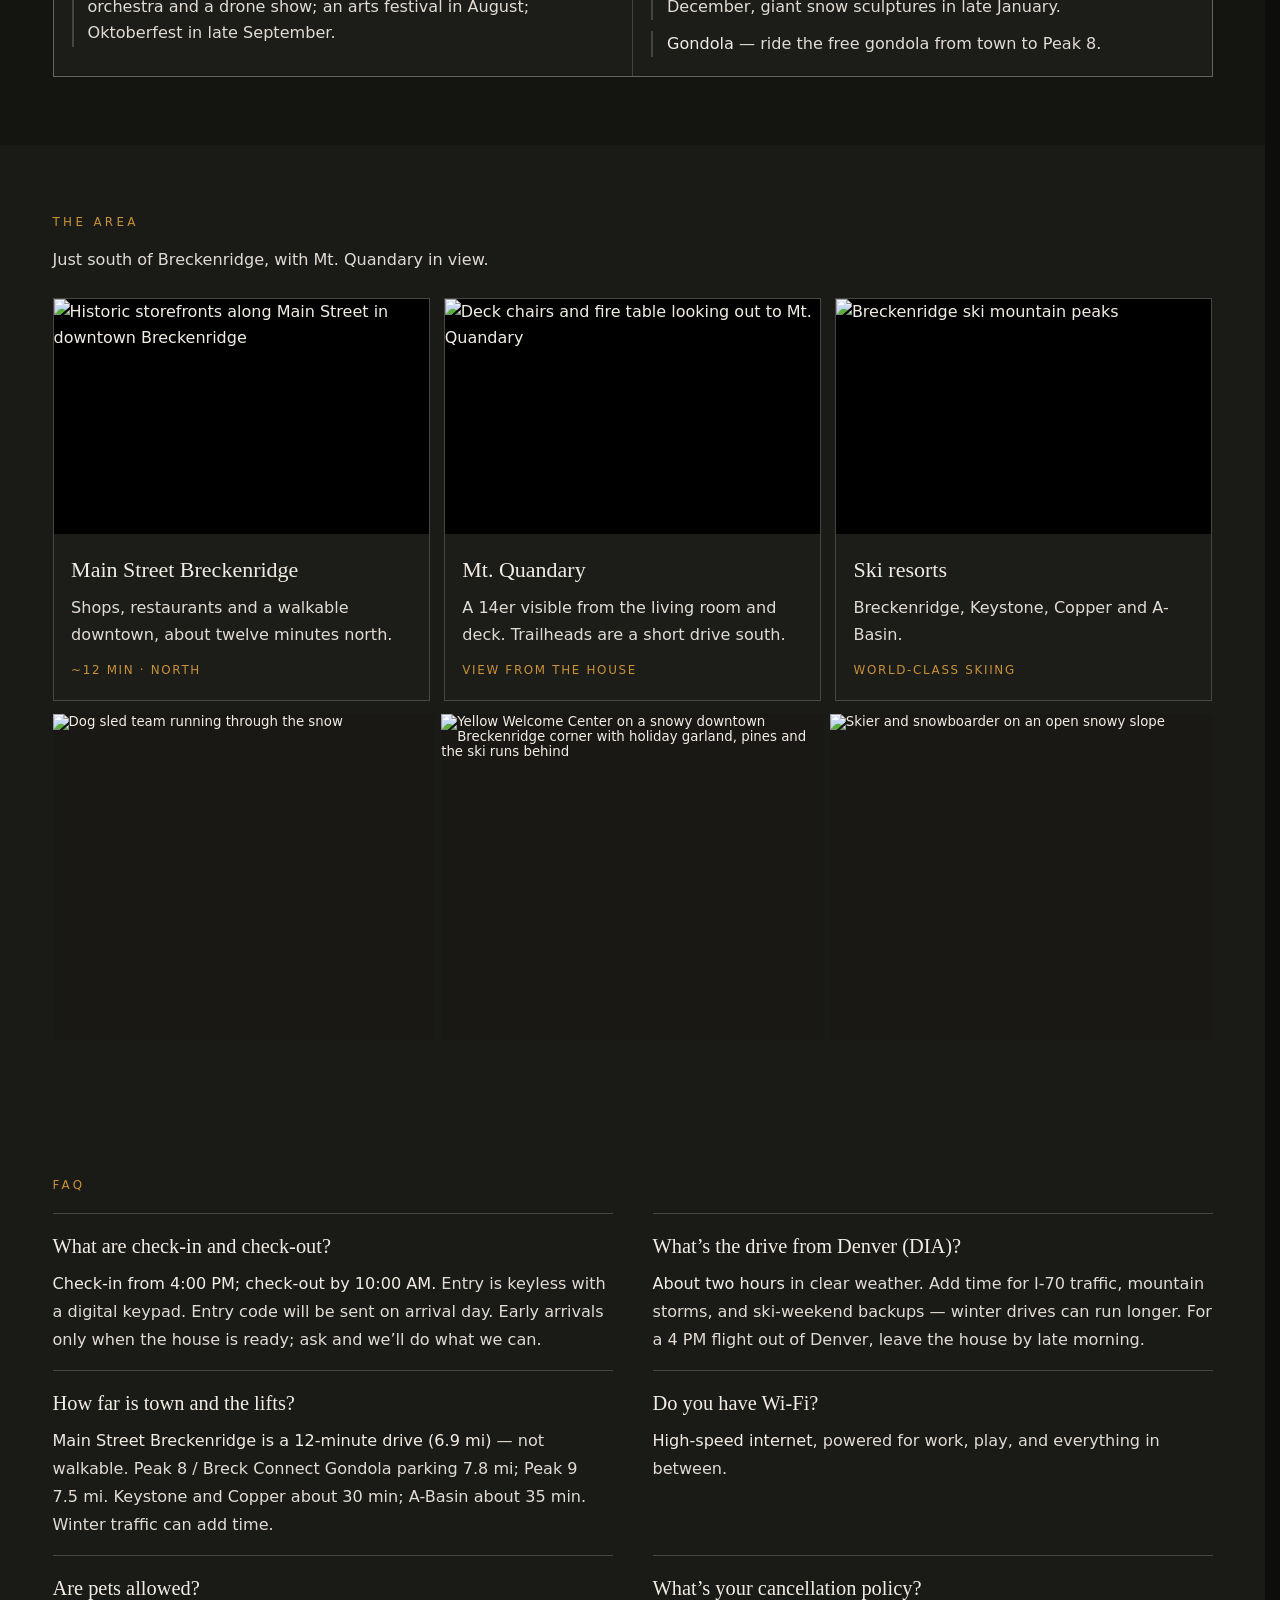
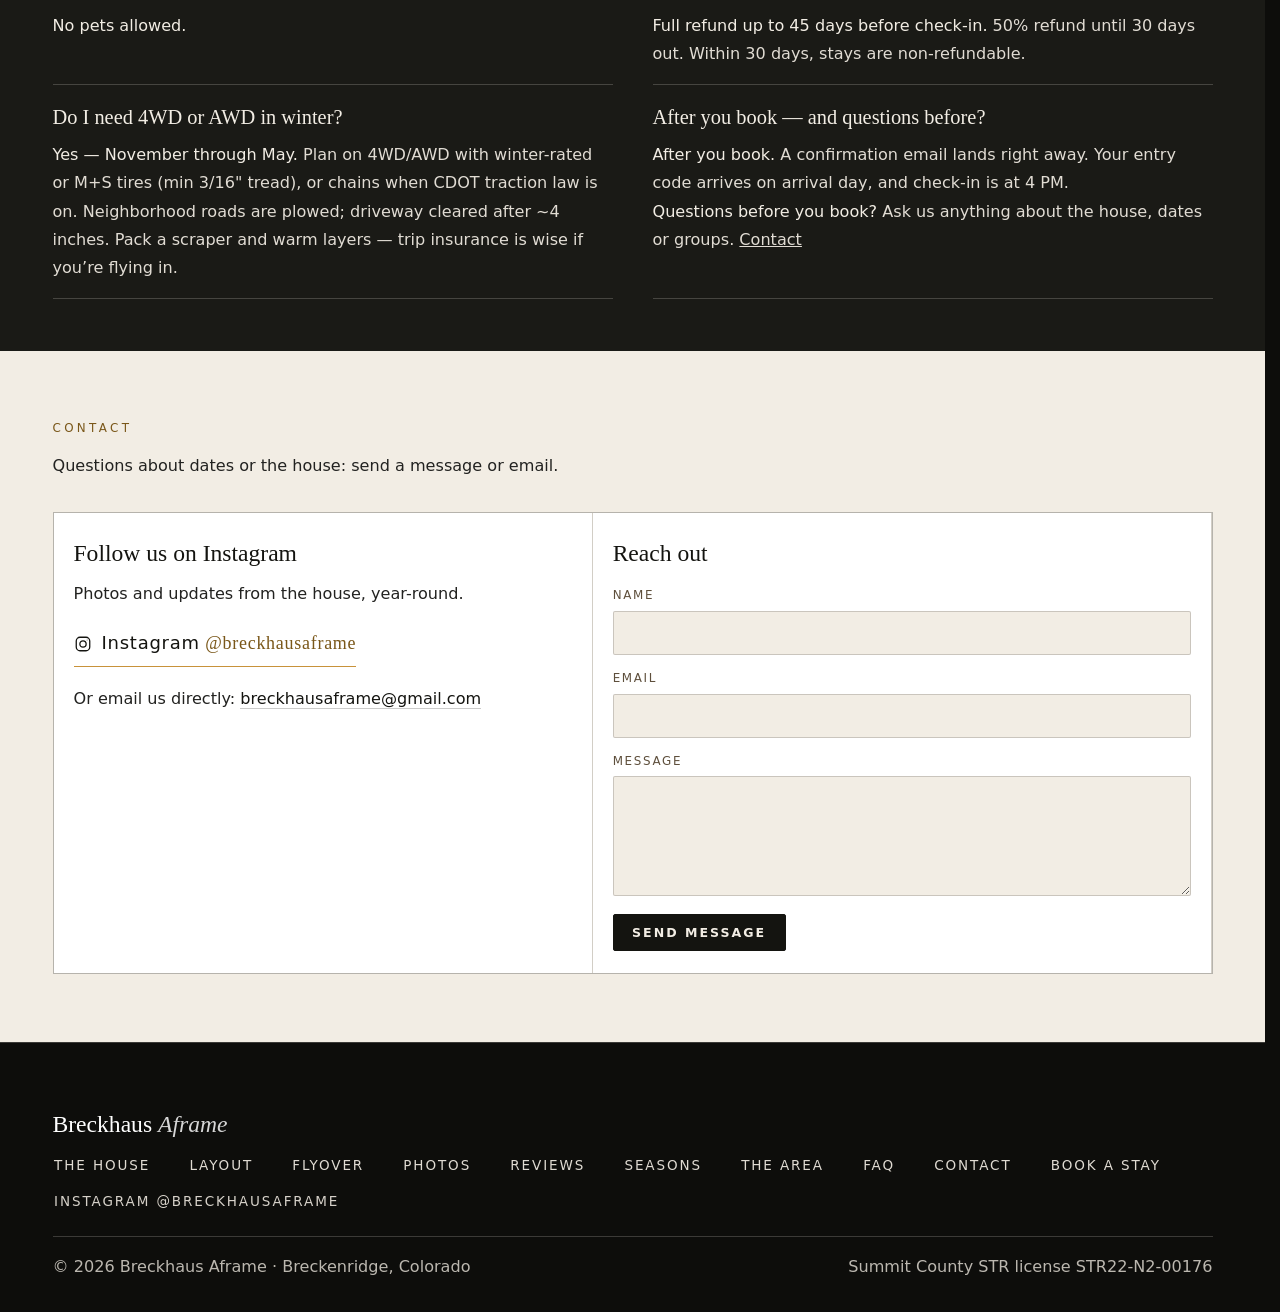
==== commit 5c0c0c71: "Tighten hero: fill photo, cut black band, pull content up. Co-authored-by: olee-ghub <olee-ghub@user" ====
--- a/live-assets/index.html
+++ b/live-assets/index.html
@@ -2265,7 +2265,62 @@
   }
     /* item 57: contact scroll room */ #contact { min-height: calc(100vh - var(--nav-h) - 260px); min-height: calc(100svh - var(--nav-h) - 260px); }
 </style>
-</head>
+<style id="bh-nav-events-wx-bar-v1">/* Menu + Events + weather + Reserve; Events LEFT of temperature (≤1023) */
+@media (max-width:1023px){
+  .nav-end{display:flex!important;align-items:center!important;justify-content:flex-end!important;gap:.3rem!important;flex-wrap:nowrap!important}
+  .bh-tmenu{display:flex!important;order:0!important;margin-right:auto!important;position:relative!important;flex:0 0 auto!important}
+  .bh-ev,.bh-wx{position:relative!important;top:auto!important;right:auto!important;left:auto!important;width:auto!important;height:auto!important;margin:0!important;padding:0!important;overflow:visible!important;z-index:330!important;flex:0 0 auto!important;display:inline-flex!important;align-items:center!important;visibility:visible!important;opacity:1!important;pointer-events:auto!important}
+  .bh-ev{order:1!important}
+  .bh-wx{order:2!important}
+  #header-reserve,nav .nav-end>a.btn-gold{order:3!important;flex:0 0 auto!important;display:inline-flex!important;visibility:visible!important;opacity:1!important}
+  .bh-ev-trigger,.bh-wx-trigger{position:static!important;width:auto!important;height:auto!important;min-height:2.25rem!important;opacity:1!important;pointer-events:auto!important;overflow:visible!important;clip:auto!important;clip-path:none!important}
+  .bh-ev-panel,.bh-wx-panel{position:absolute!important;top:calc(100% + 8px)!important;right:0!important;left:auto!important;width:min(22rem,calc(100vw - 20px))!important;max-height:min(70vh,28rem)!important;pointer-events:auto!important}
+}
+@media (max-width:767px){
+  .bh-ev-trigger .bh-ev-label-full{display:none!important}
+  .bh-ev-trigger .bh-ev-label-short{display:inline!important}
+  .bh-ev-trigger,.bh-wx-trigger{padding:.32rem .48rem!important}
+  .bh-ev-trigger .bh-ev-label{font-size:.6rem!important}
+}
+@media (min-width:1024px){
+  .bh-ev,.bh-wx{display:inline-flex!important}
+}
+</style><style id="bh-hero-breckhaus-restore-v1">/* Breckhaus lockup: HAUS spelling, larger size, yesterday desktop position */
+.hero-inner{position:absolute!important;inset:0!important;display:flex!important;flex-direction:column!important;justify-content:center!important;align-items:flex-start!important;transform:translate(-1vw,-10vh)!important;padding:0!important;margin:0!important;z-index:2!important;pointer-events:none!important}
+.hero-brand,.hero-aframe{display:block!important;visibility:visible!important;opacity:1!important;position:relative!important;left:auto!important;width:auto!important;max-width:min(94vw,40rem)!important;margin:0!important;padding:0 0 0 clamp(1rem,3.5vw,2.4rem)!important;font-family:"Playfair Display","Cormorant Garamond",serif!important;font-weight:400!important;line-height:1.02!important;letter-spacing:-.02em!important;white-space:nowrap!important;text-shadow:0 1px 2px rgba(0,0,0,.55),0 2px 10px rgba(0,0,0,.32)!important;z-index:3!important}
+.hero-brand{font-style:normal!important;font-size:clamp(2.85rem,6.2vw,5.4rem)!important;color:rgba(242,237,228,.96)!important;-webkit-text-fill-color:rgba(242,237,228,.96)!important}
+.hero-aframe,.hero-aframe em{font-style:italic!important;font-size:clamp(2.85rem,6.2vw,5.4rem)!important;letter-spacing:-.03em!important;color:rgba(196,194,186,.96)!important;-webkit-text-fill-color:rgba(196,194,186,.96)!important}
+.hero-aframe{margin-top:.02em!important}
+.hero-lede,.hero-mins{display:block!important;visibility:visible!important;opacity:1!important;position:relative!important;max-width:min(92vw,36rem)!important;padding:0 0 0 clamp(1rem,3.5vw,2.4rem)!important;font-family:Jost,system-ui,sans-serif!important;font-size:clamp(1rem,1.7vw,1.2rem)!important;line-height:1.45!important;color:rgba(196,194,186,.96)!important;-webkit-text-fill-color:rgba(196,194,186,.96)!important;text-shadow:0 1px 2px rgba(0,0,0,.45),0 2px 8px rgba(0,0,0,.28)!important}
+.hero-lede{margin-top:1.05rem!important}.hero-mins{margin-top:.35rem!important}
+@media (min-width:1024px){.hero-inner{justify-content:center!important;padding-bottom:0!important;transform:translate(-1vw,-10vh)!important}.hero-brand,.hero-aframe,.hero-aframe em{font-size:clamp(3.2rem,5.8vw,5.6rem)!important}}
+@media (max-width:1023px){.hero-inner{transform:translate(-.5vw,-6vh)!important}.hero-brand,.hero-aframe,.hero-aframe em{font-size:clamp(2.35rem,7.6vw,3.6rem)!important}}
+@media (max-width:767px){.hero-inner{transform:translate(0,-4vh)!important}.hero-brand,.hero-aframe,.hero-aframe em{font-size:clamp(2.15rem,10vw,2.85rem)!important;padding-left:.85rem!important;white-space:normal!important}.hero-lede,.hero-mins{padding-left:.85rem!important;font-size:.95rem!important}}
+</style><style id="bh-hero-tighten-v1">/* Tighten hero: fill photo, cut black band, softer fade, pull first section up */
+.hero{min-height:0!important}
+.hero-media{height:100%!important;bottom:0!important;top:0!important;inset:0!important}
+.hero-media::after{height:18%!important;background:linear-gradient(to bottom,rgba(13,13,11,0) 0%,rgba(13,13,11,.42) 62%,var(--charcoal,#0d0d0b) 100%)!important}
+.hero-scrim{background:linear-gradient(to bottom,rgba(13,13,11,.06) 0%,rgba(13,13,11,.05) 55%,rgba(13,13,11,.22) 100%)!important}
+#house.section,.section.house{padding-top:1.6rem!important;padding-bottom:2.6rem!important}
+@media (max-width:767px){
+  .hero{min-height:68svh!important;min-height:68vh!important;max-height:74svh!important}
+  .hero-media{top:var(--nav-h,3.5rem)!important;height:auto!important;bottom:0!important}
+  .hero-media::after{height:16%!important}
+  .hero-inner{transform:translate(0,-1.5vh)!important}
+  #house.section,.section.house{padding-top:1.25rem!important;padding-bottom:2.1rem!important}
+  .section{padding-top:2.4rem!important;padding-bottom:2.4rem!important}
+}
+@media (min-width:768px) and (max-width:1023px){
+  .hero{min-height:74svh!important;min-height:74vh!important}
+  .hero-media{top:var(--nav-h,3.75rem)!important;height:auto!important;bottom:0!important}
+  .hero-inner{transform:translate(-.5vw,-3vh)!important}
+}
+@media (min-width:1024px){
+  .hero{min-height:86svh!important;min-height:86vh!important}
+  .hero-media{inset:0!important;height:auto!important}
+  .hero-inner{transform:translate(-1vw,-6vh)!important}
+  #house.section,.section.house{padding-top:2rem!important;padding-bottom:3rem!important}
+}</style></head>
 <body style="background:#0d0d0b;color:#F2EDE4">
 <div class="photo-set-label" role="note">Base Camp Photos · TEST</div>
   <a class="skip" href="#house">Skip to the house</a>
@@ -2319,7 +2374,7 @@
     </div>
     <div class="hero-scrim"></div>
     <div class="hero-inner">
-      <p class="hero-brand">Breck House</p>
+      <p class="hero-brand">Breckhaus</p>
       <p class="hero-aframe"><em>Aframe</em></p>
       <p class="hero-lede">Elevated living in high country</p>
       <p class="hero-mins">Twelve minutes to Breckenridge</p>
@@ -2332,7 +2387,7 @@
         <div class="house-grid">
           <div>
             <p class="eyebrow">The house</p>
-            <p class="h-stat"><span>2,700 sq ft</span><span>3 bed, 3 bath</span><span>sleeps 8</span></p>
+            <p class="h-stat"><span>2,700 sq ft</span><span>sleeps 8</span></p>
             <p class="lede">Experience architectural alpine living beneath sweeping cathedral ceilings and panoramic mountain vistas. This home has three bedrooms, two king suites and a bunk room for four, with a chef’s kitchen, a waterfall island, and a dining table made for gathering.</p>
             <ul class="amenity-list">
               <li><span class="amen-label">Hot tub &amp; sauna<span class="amen-sep">: </span></span> <span class="amen-text">A private seven-seat hot tub framed by the mountain view, paired with a barrel sauna for four to six. Robes and hot-tub towels are in the house.</span></li>
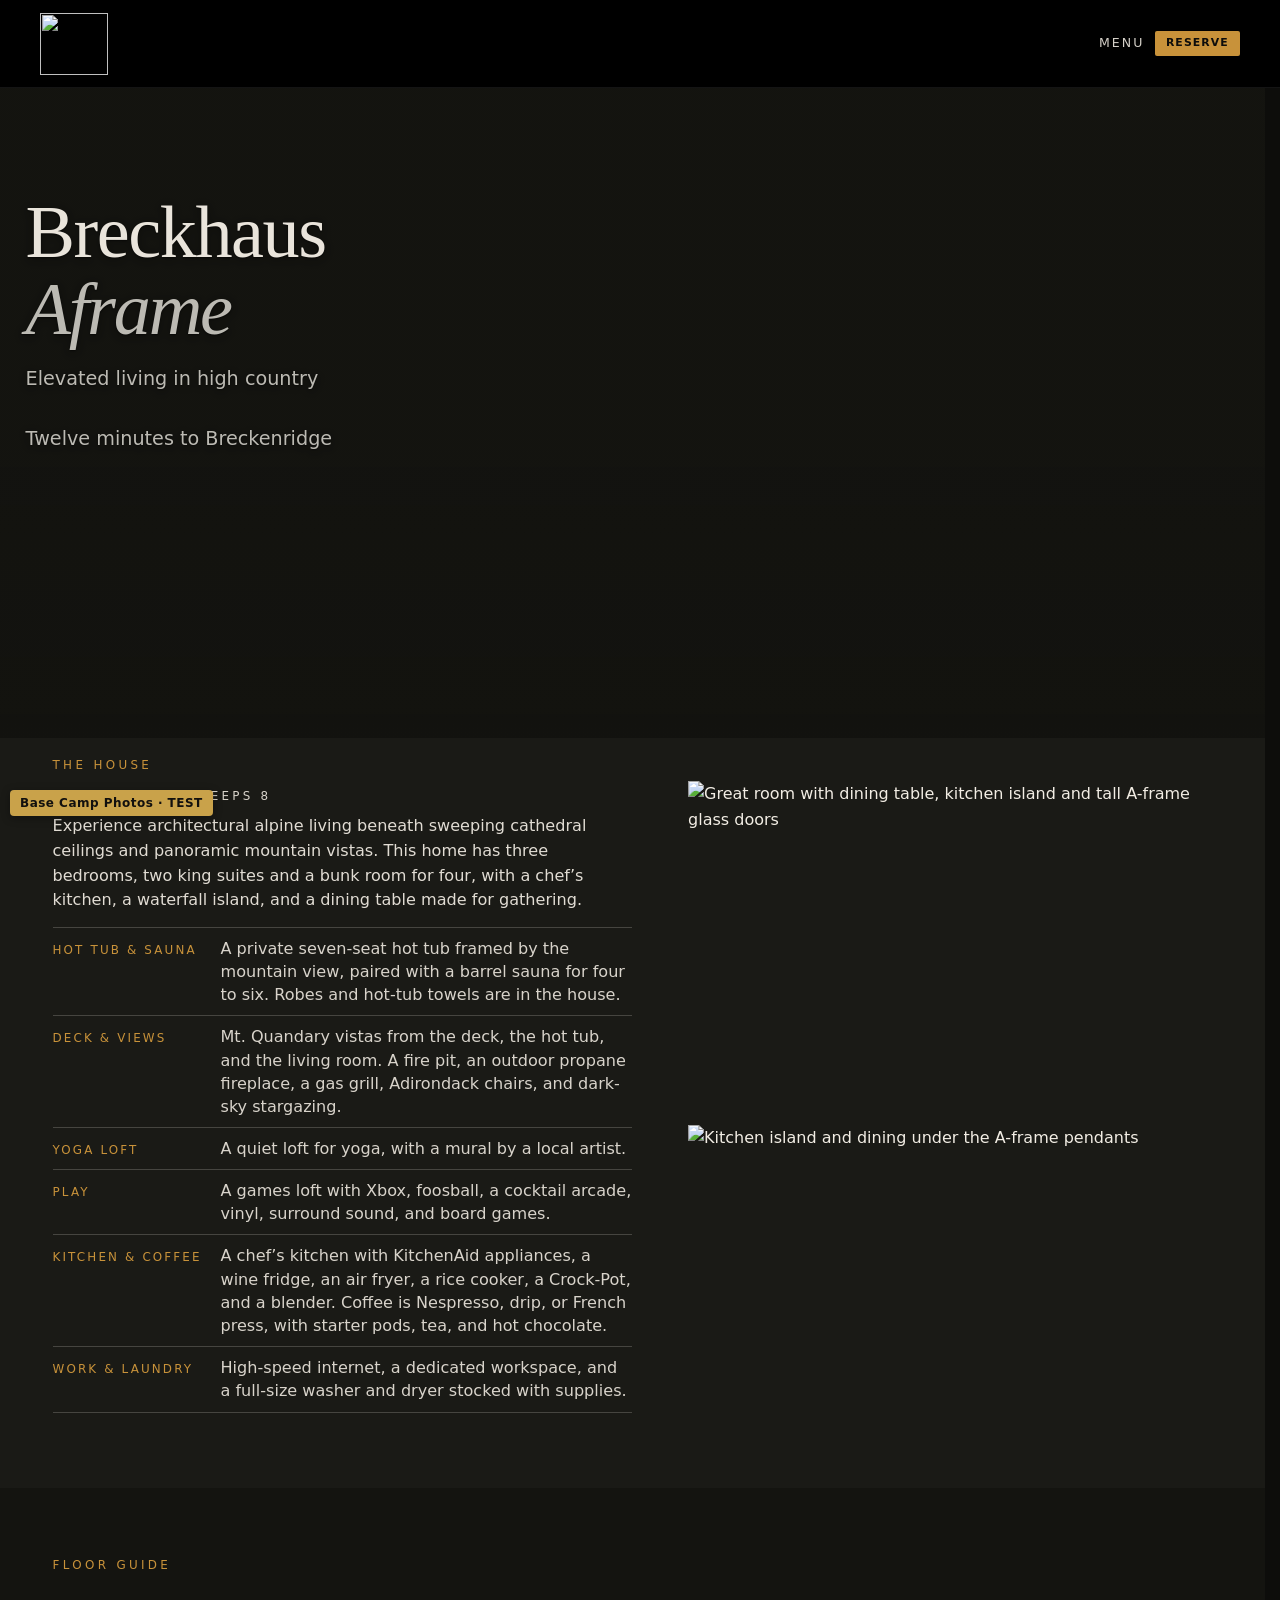
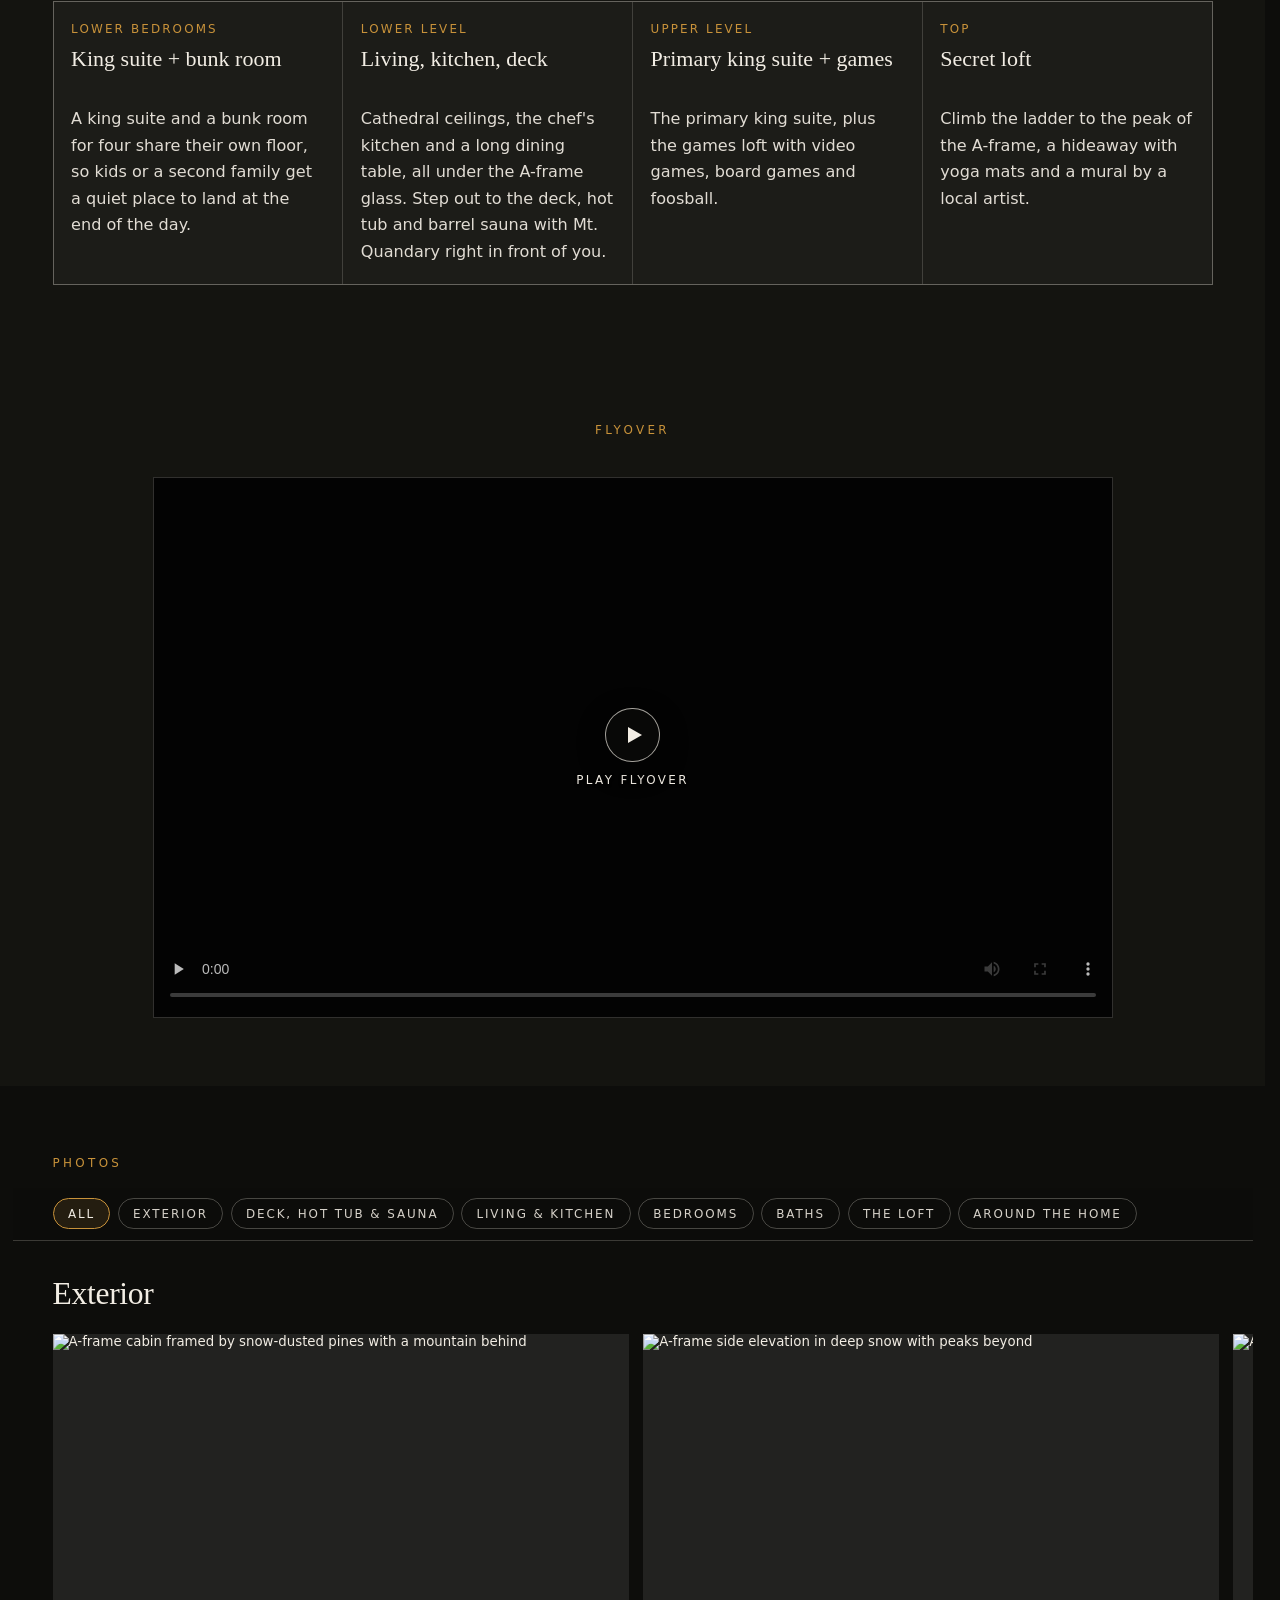
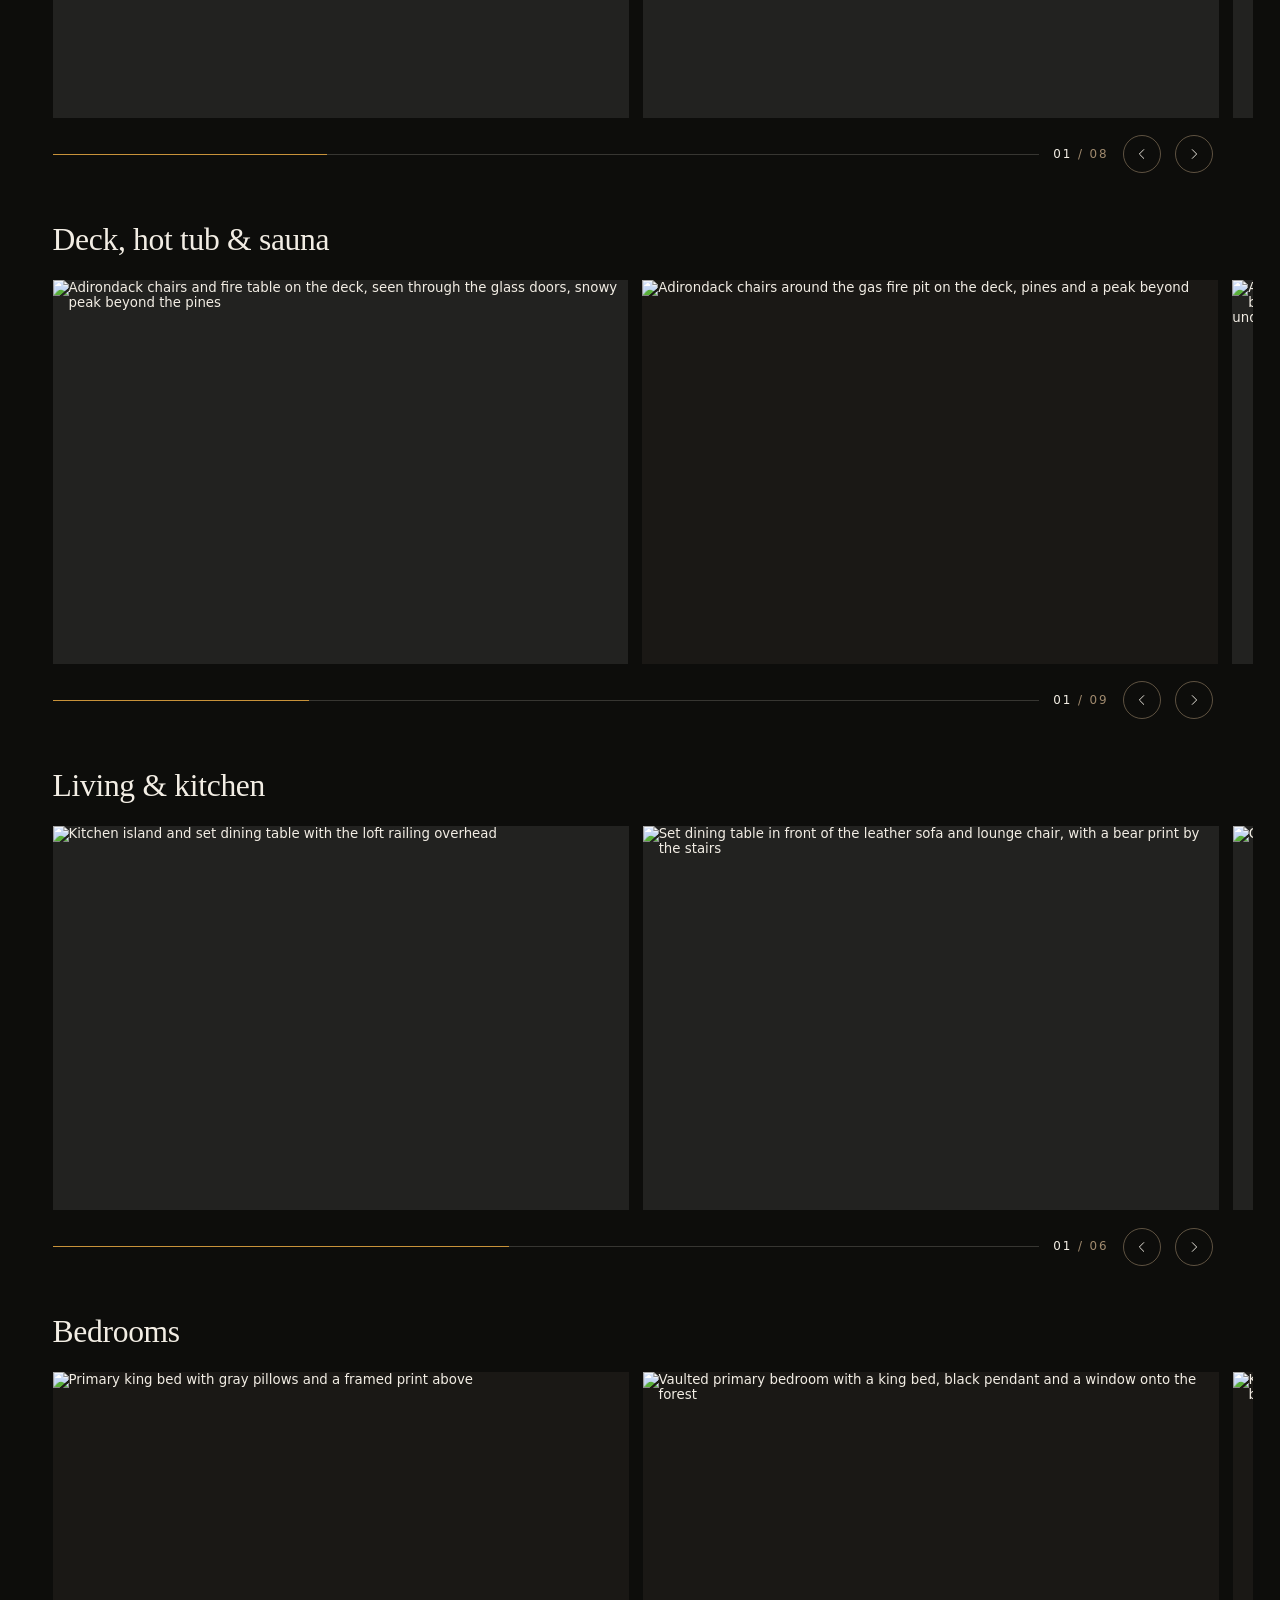
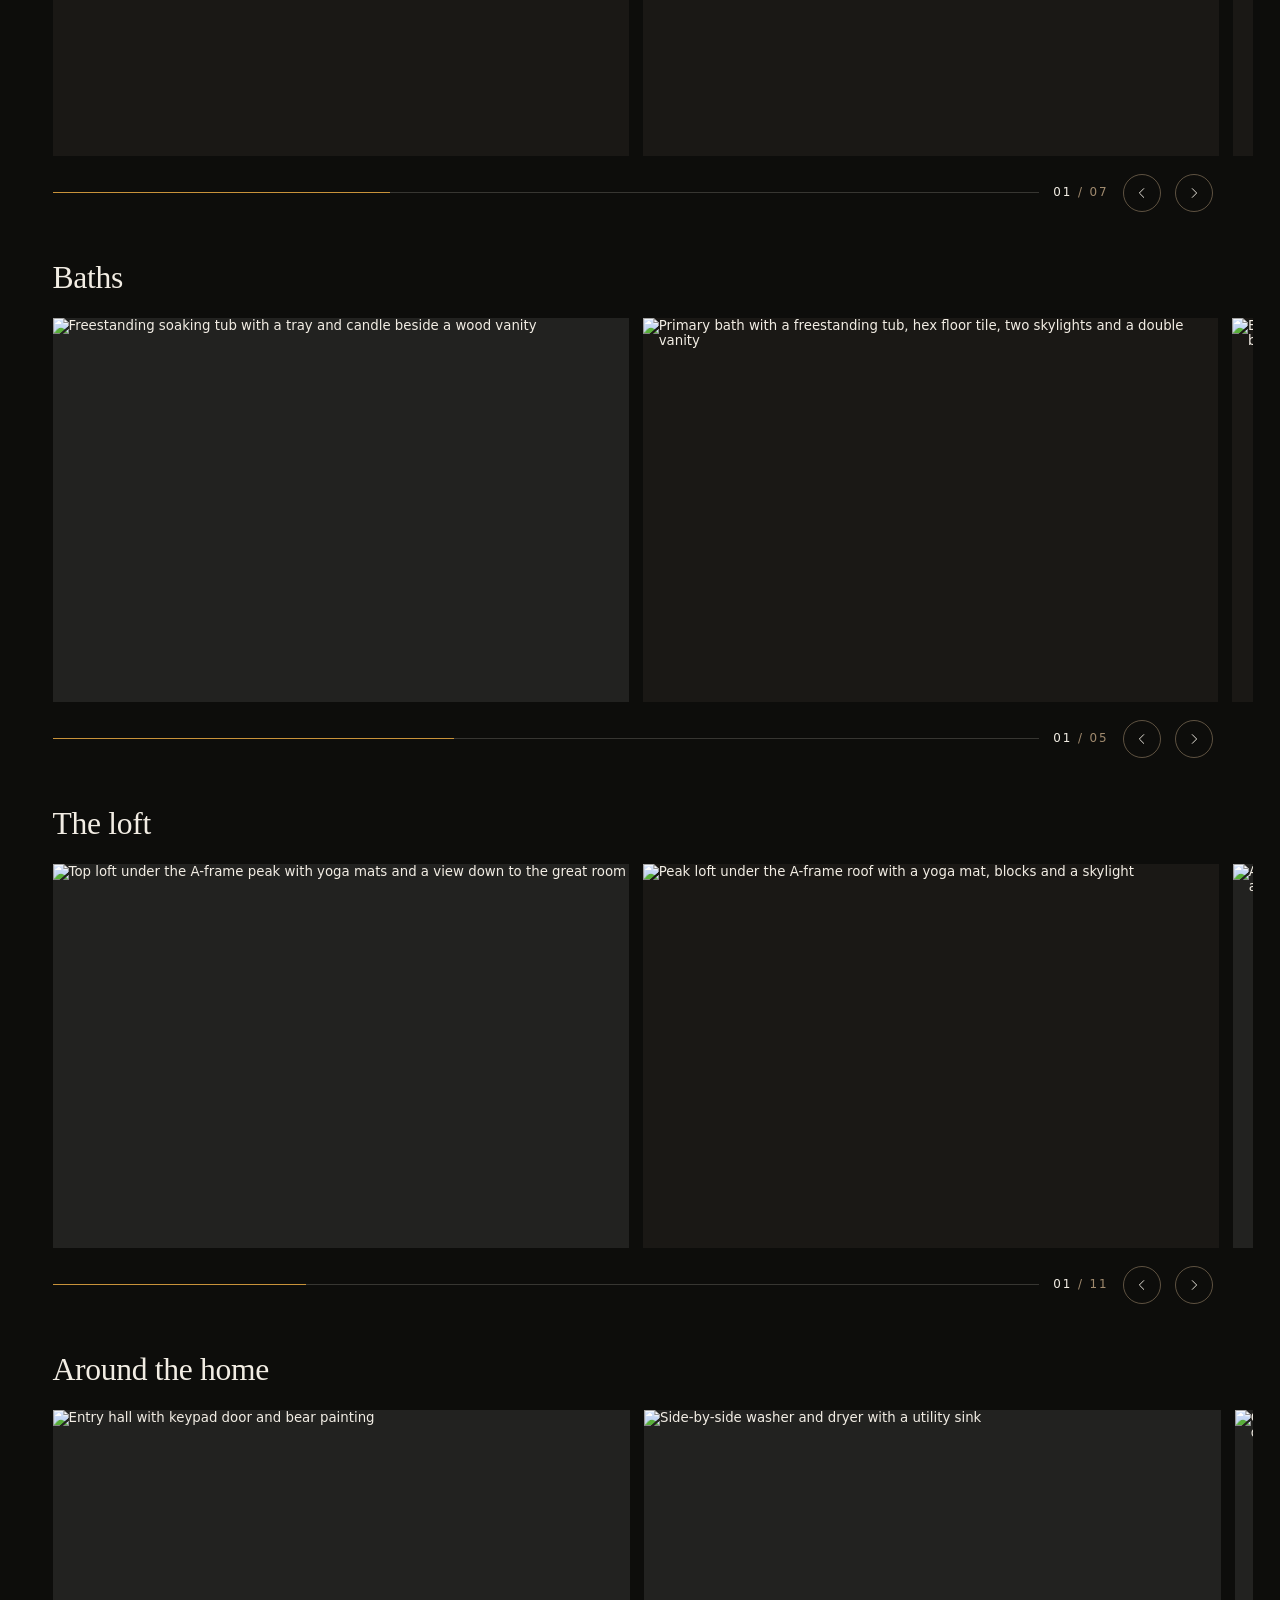
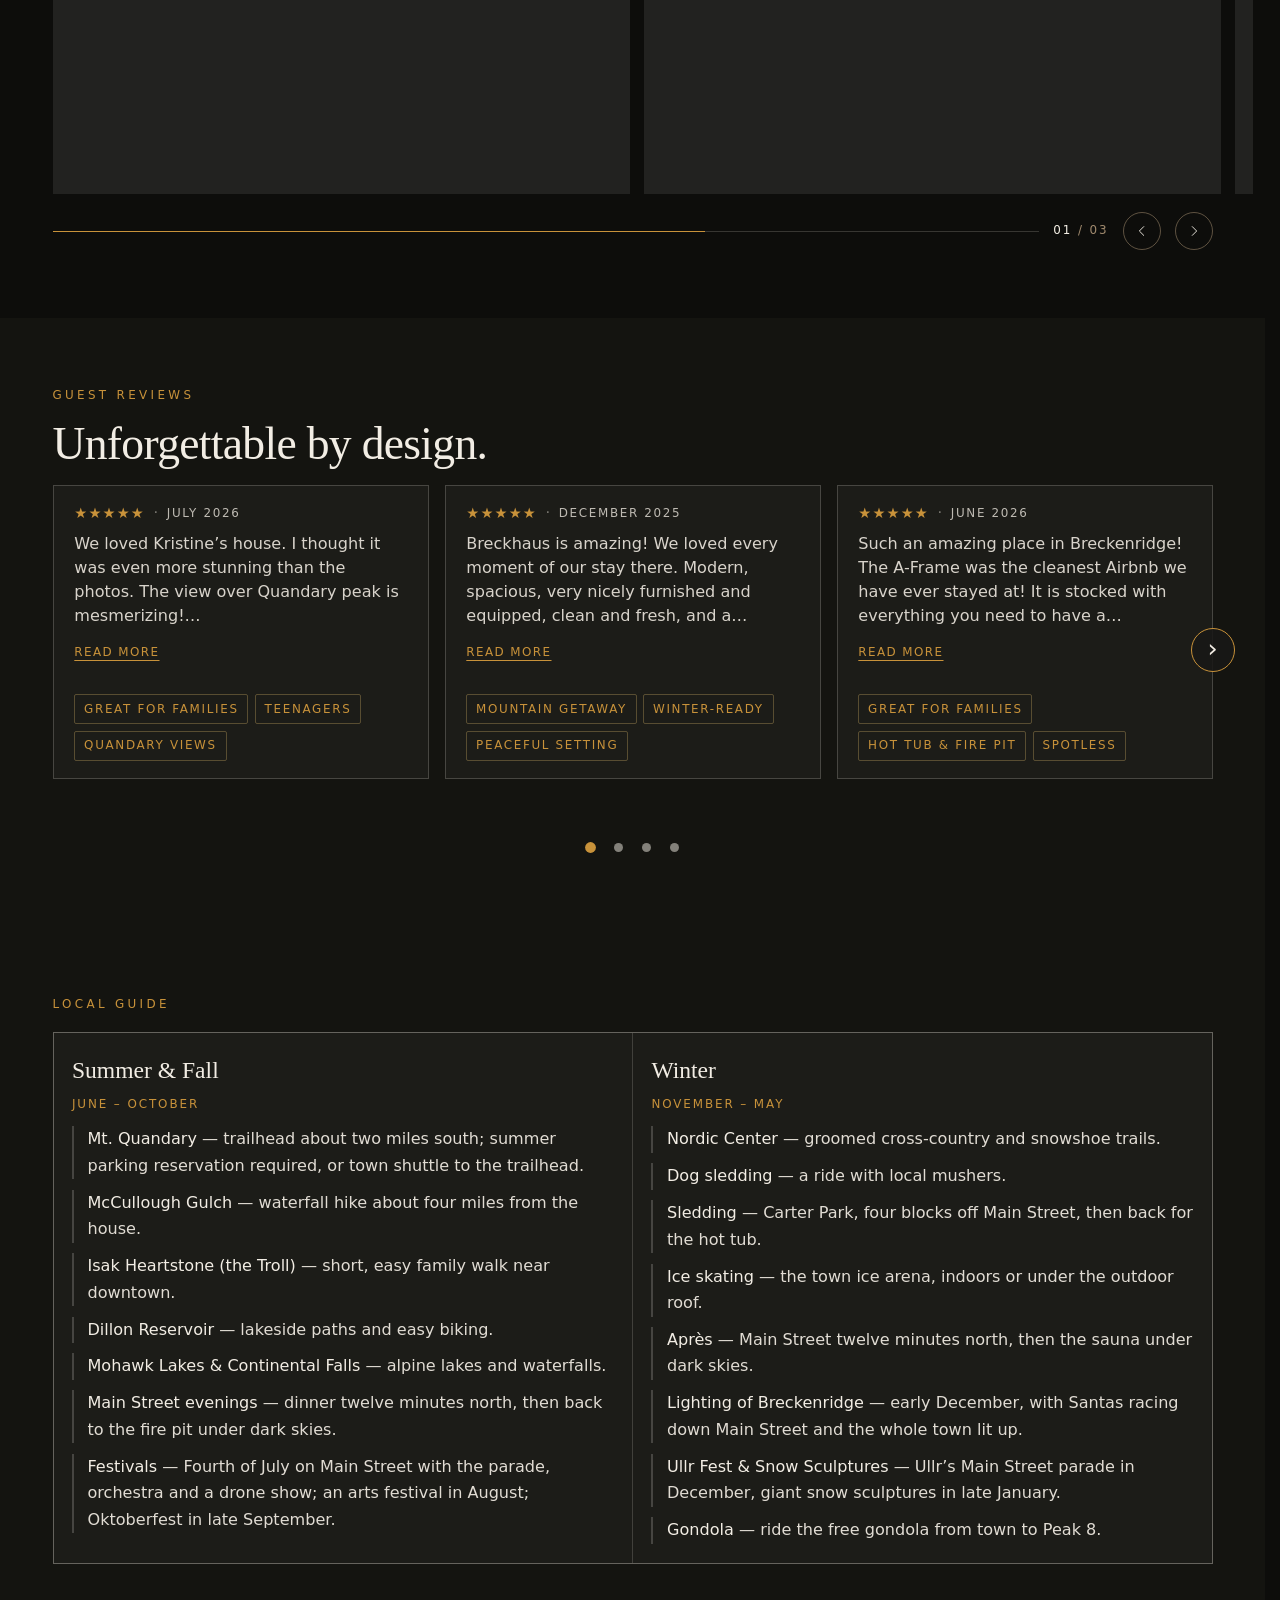
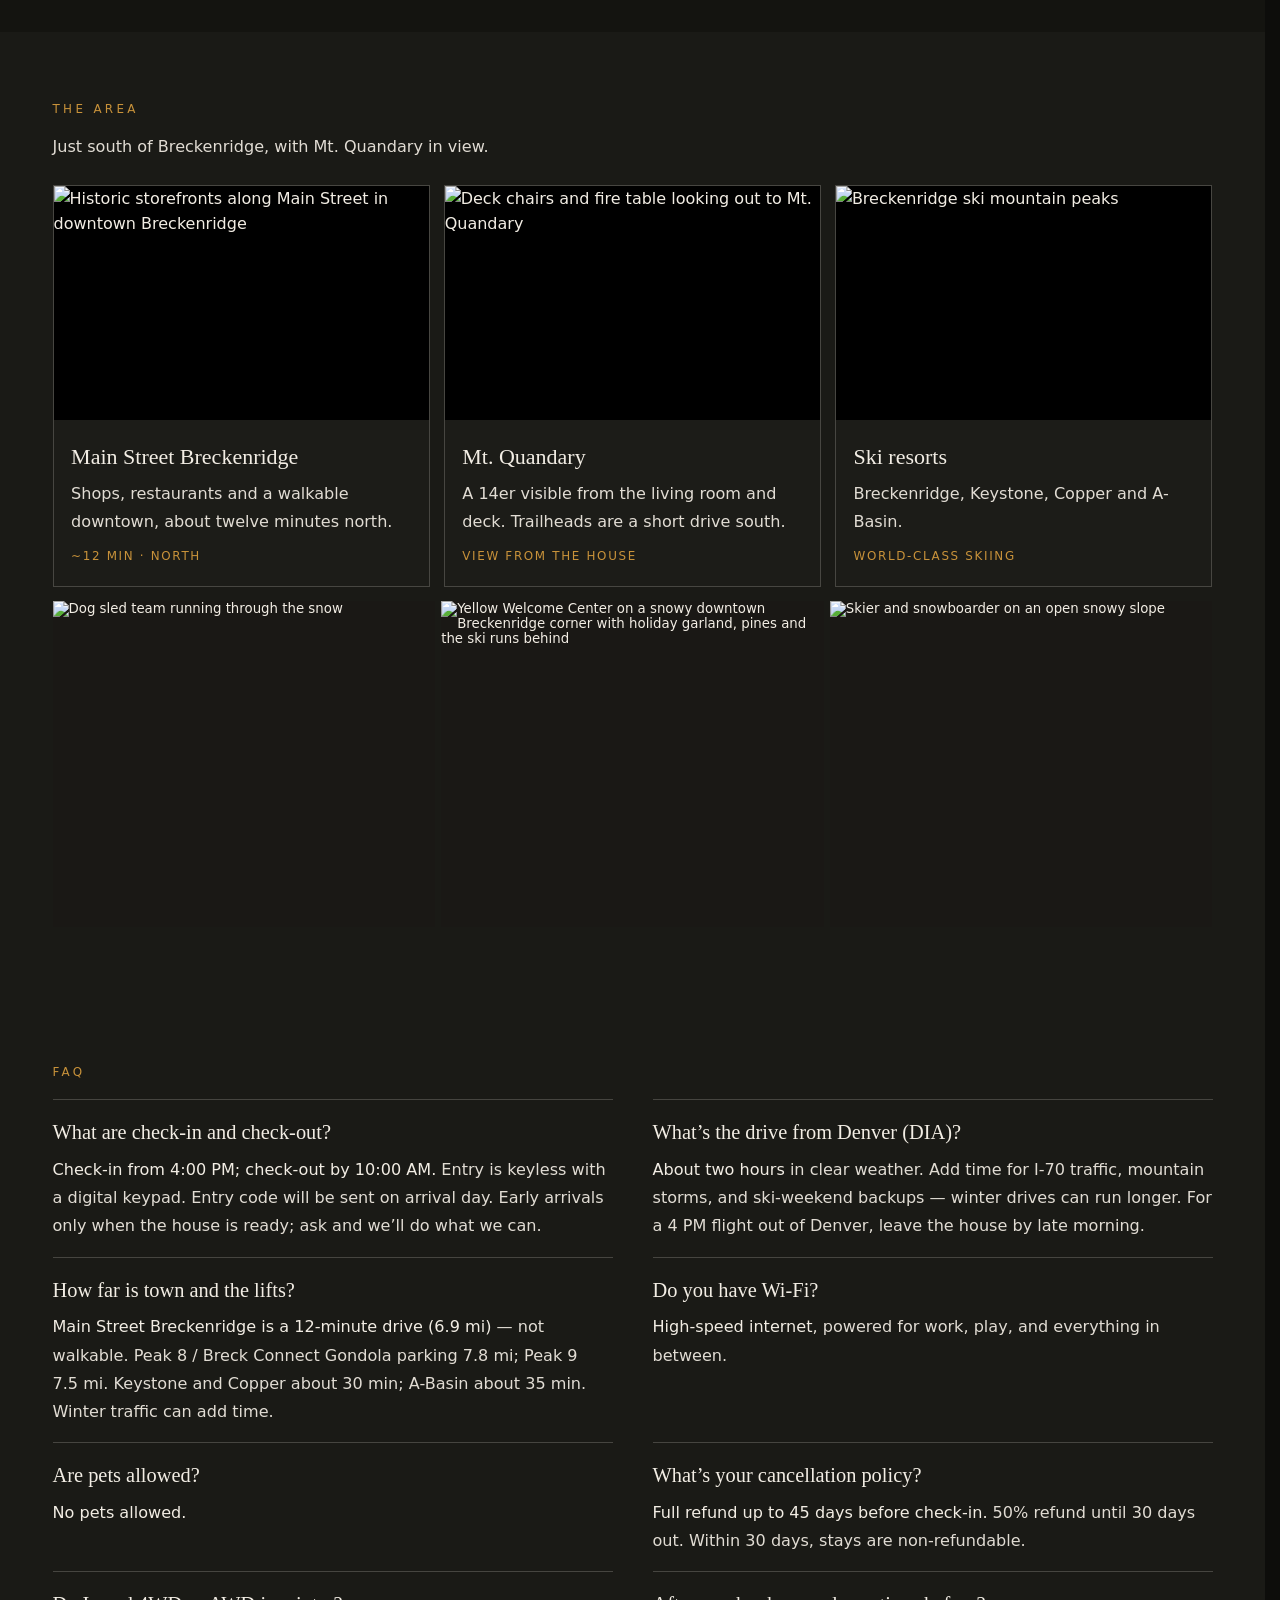
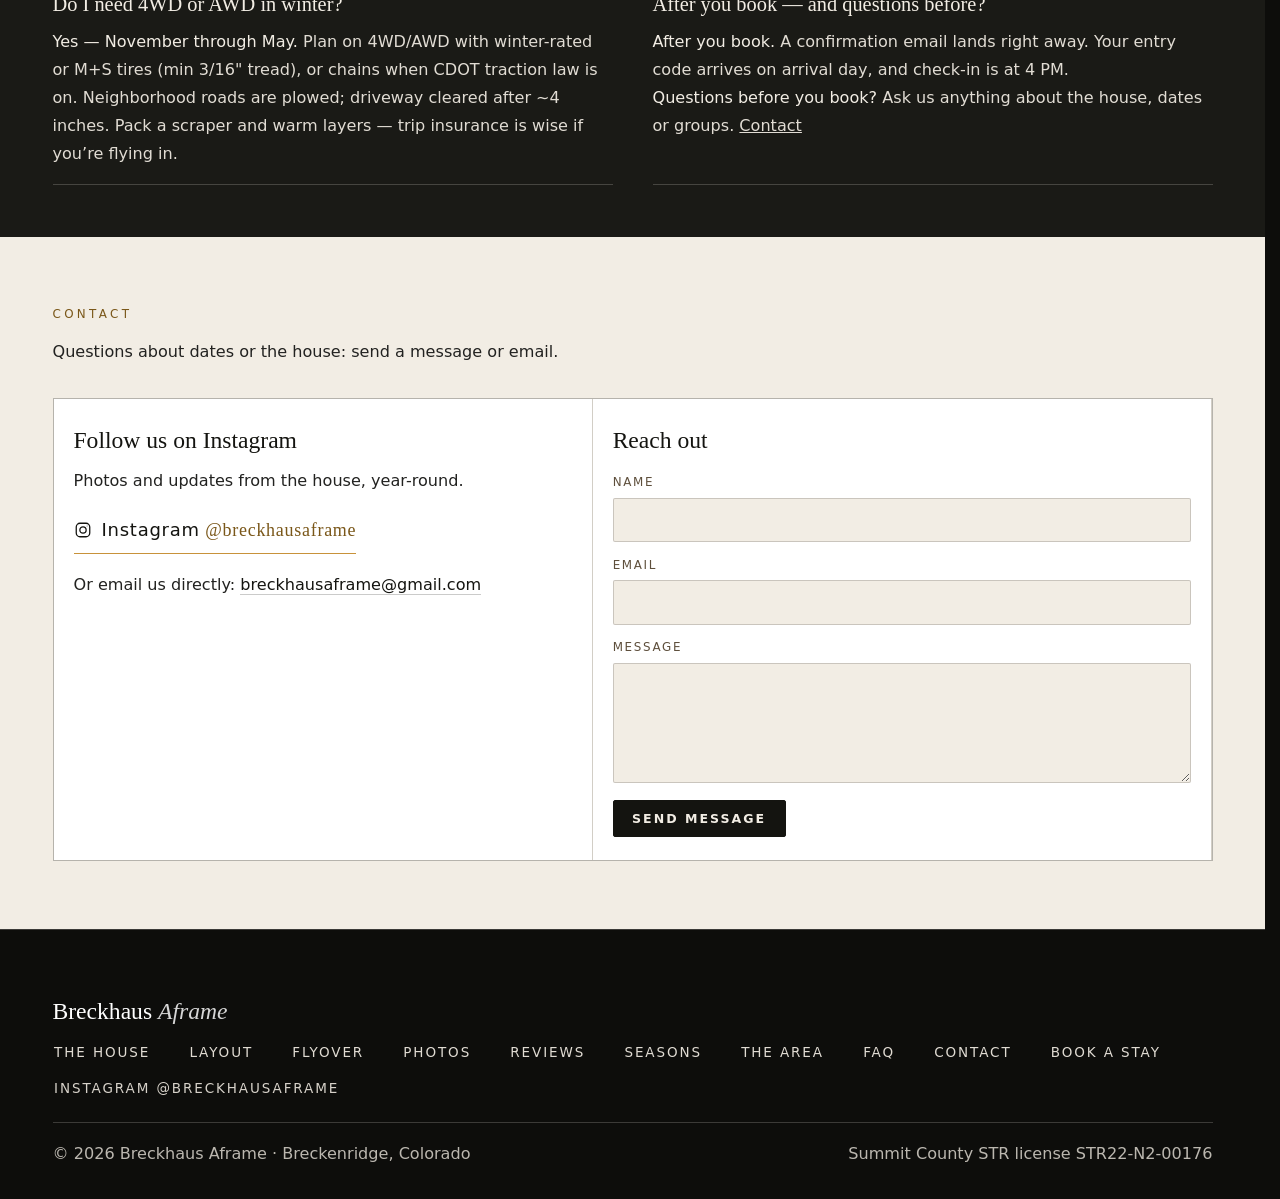
==== commit 5a62840a: "Tighten hero further: shorter frame, denser house copy. Co-authored-by: olee-ghub <olee-ghub@users.n" ====
--- a/live-assets/index.html
+++ b/live-assets/index.html
@@ -2296,30 +2296,37 @@
 @media (min-width:1024px){.hero-inner{justify-content:center!important;padding-bottom:0!important;transform:translate(-1vw,-10vh)!important}.hero-brand,.hero-aframe,.hero-aframe em{font-size:clamp(3.2rem,5.8vw,5.6rem)!important}}
 @media (max-width:1023px){.hero-inner{transform:translate(-.5vw,-6vh)!important}.hero-brand,.hero-aframe,.hero-aframe em{font-size:clamp(2.35rem,7.6vw,3.6rem)!important}}
 @media (max-width:767px){.hero-inner{transform:translate(0,-4vh)!important}.hero-brand,.hero-aframe,.hero-aframe em{font-size:clamp(2.15rem,10vw,2.85rem)!important;padding-left:.85rem!important;white-space:normal!important}.hero-lede,.hero-mins{padding-left:.85rem!important;font-size:.95rem!important}}
-</style><style id="bh-hero-tighten-v1">/* Tighten hero: fill photo, cut black band, softer fade, pull first section up */
+</style><style id="bh-hero-tighten-v2">/* Tighten hero + first section: fill photo, cut black band, denser copy */
 .hero{min-height:0!important}
 .hero-media{height:100%!important;bottom:0!important;top:0!important;inset:0!important}
-.hero-media::after{height:18%!important;background:linear-gradient(to bottom,rgba(13,13,11,0) 0%,rgba(13,13,11,.42) 62%,var(--charcoal,#0d0d0b) 100%)!important}
-.hero-scrim{background:linear-gradient(to bottom,rgba(13,13,11,.06) 0%,rgba(13,13,11,.05) 55%,rgba(13,13,11,.22) 100%)!important}
-#house.section,.section.house{padding-top:1.6rem!important;padding-bottom:2.6rem!important}
+.hero-media::after{height:12%!important;background:linear-gradient(to bottom,rgba(13,13,11,0) 0%,rgba(13,13,11,.28) 55%,var(--charcoal,#0d0d0b) 100%)!important}
+.hero-scrim{background:linear-gradient(to bottom,rgba(13,13,11,.04) 0%,rgba(13,13,11,.04) 60%,rgba(13,13,11,.16) 100%)!important}
+#house.section,.section.house{padding-top:.7rem!important;padding-bottom:1.8rem!important}
+#house .h-stat,.section.house .h-stat{margin-top:0!important;margin-bottom:.55rem!important}
+#house .lede,.section.house .lede{margin-top:0!important;margin-bottom:.7rem!important;line-height:1.55!important}
+#house .amenity-list,.section.house .amenity-list{margin-top:.85rem!important}
+#house .amenity-list li,.section.house .amenity-list li{padding:.55rem 0!important;line-height:1.45!important}
 @media (max-width:767px){
-  .hero{min-height:68svh!important;min-height:68vh!important;max-height:74svh!important}
+  .hero{min-height:58svh!important;min-height:58vh!important;max-height:64svh!important}
   .hero-media{top:var(--nav-h,3.5rem)!important;height:auto!important;bottom:0!important}
-  .hero-media::after{height:16%!important}
-  .hero-inner{transform:translate(0,-1.5vh)!important}
-  #house.section,.section.house{padding-top:1.25rem!important;padding-bottom:2.1rem!important}
-  .section{padding-top:2.4rem!important;padding-bottom:2.4rem!important}
+  .hero-media::after{height:10%!important}
+  .hero-inner{transform:translate(0,-1vh)!important}
+  .hero-lede{margin-top:.7rem!important}.hero-mins{margin-top:.2rem!important}
+  #house.section,.section.house{padding-top:.45rem!important;padding-bottom:1.4rem!important}
+  .section{padding-top:1.75rem!important;padding-bottom:1.75rem!important}
+  .wrap{padding-left:1rem!important;padding-right:1rem!important}
 }
 @media (min-width:768px) and (max-width:1023px){
-  .hero{min-height:74svh!important;min-height:74vh!important}
+  .hero{min-height:66svh!important;min-height:66vh!important}
   .hero-media{top:var(--nav-h,3.75rem)!important;height:auto!important;bottom:0!important}
-  .hero-inner{transform:translate(-.5vw,-3vh)!important}
+  .hero-inner{transform:translate(-.5vw,-2vh)!important}
+  #house.section,.section.house{padding-top:.6rem!important;padding-bottom:1.6rem!important}
 }
 @media (min-width:1024px){
-  .hero{min-height:86svh!important;min-height:86vh!important}
+  .hero{min-height:82svh!important;min-height:82vh!important}
   .hero-media{inset:0!important;height:auto!important}
-  .hero-inner{transform:translate(-1vw,-6vh)!important}
-  #house.section,.section.house{padding-top:2rem!important;padding-bottom:3rem!important}
+  .hero-inner{transform:translate(-1vw,-5vh)!important}
+  #house.section,.section.house{padding-top:1.1rem!important;padding-bottom:2.2rem!important}
 }</style></head>
 <body style="background:#0d0d0b;color:#F2EDE4">
 <div class="photo-set-label" role="note">Base Camp Photos · TEST</div>
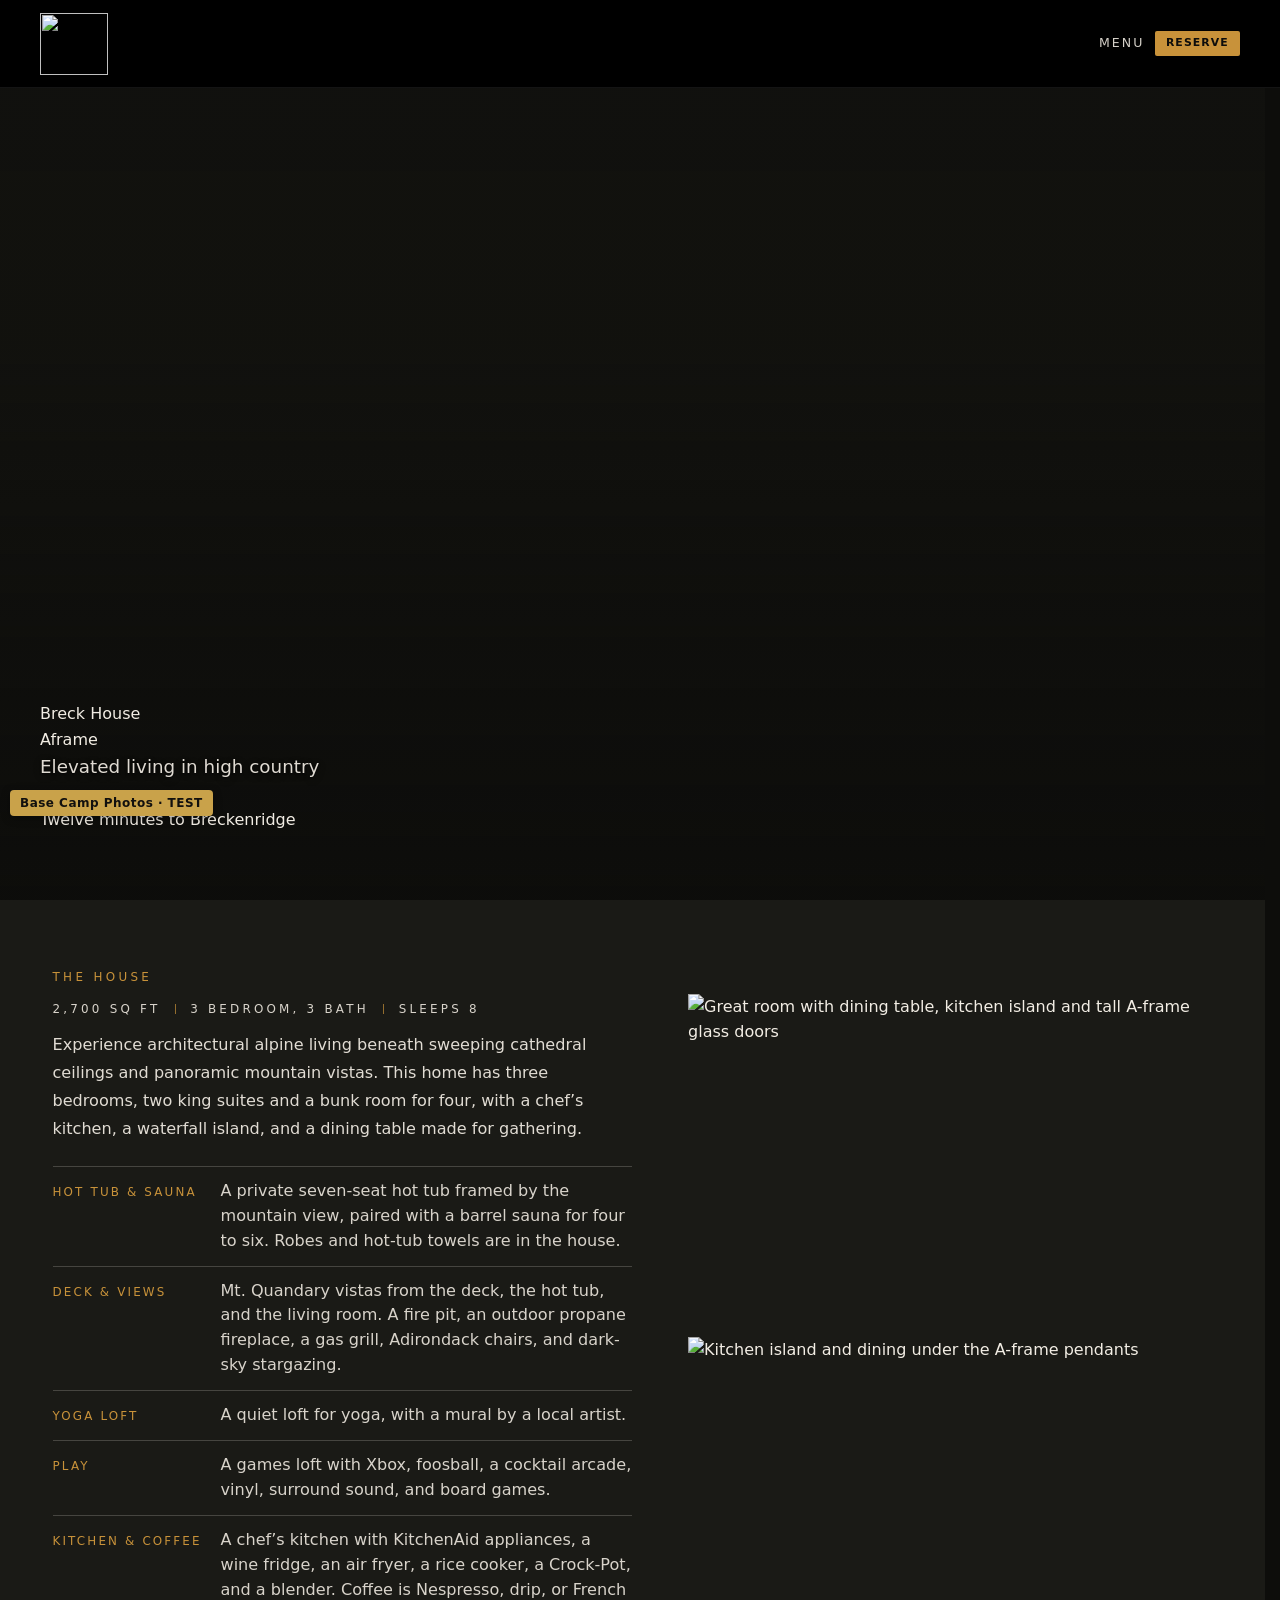
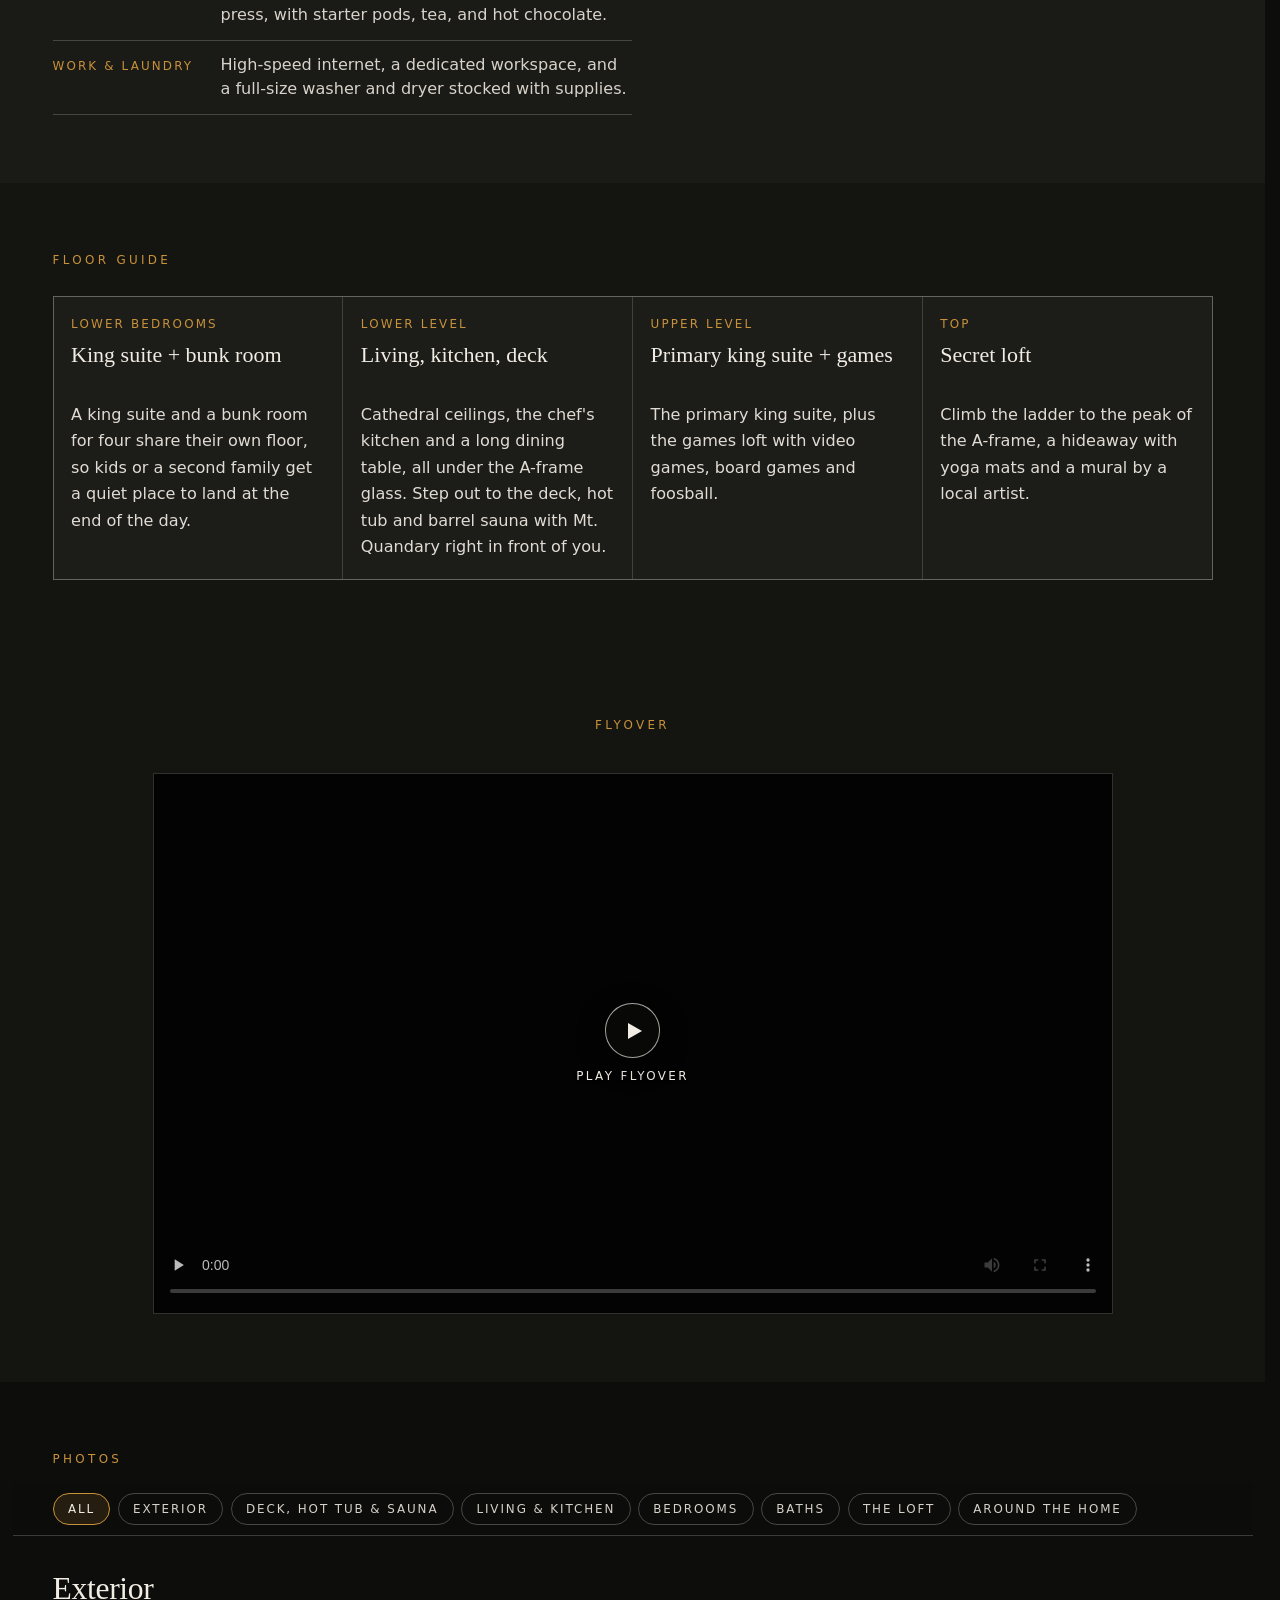
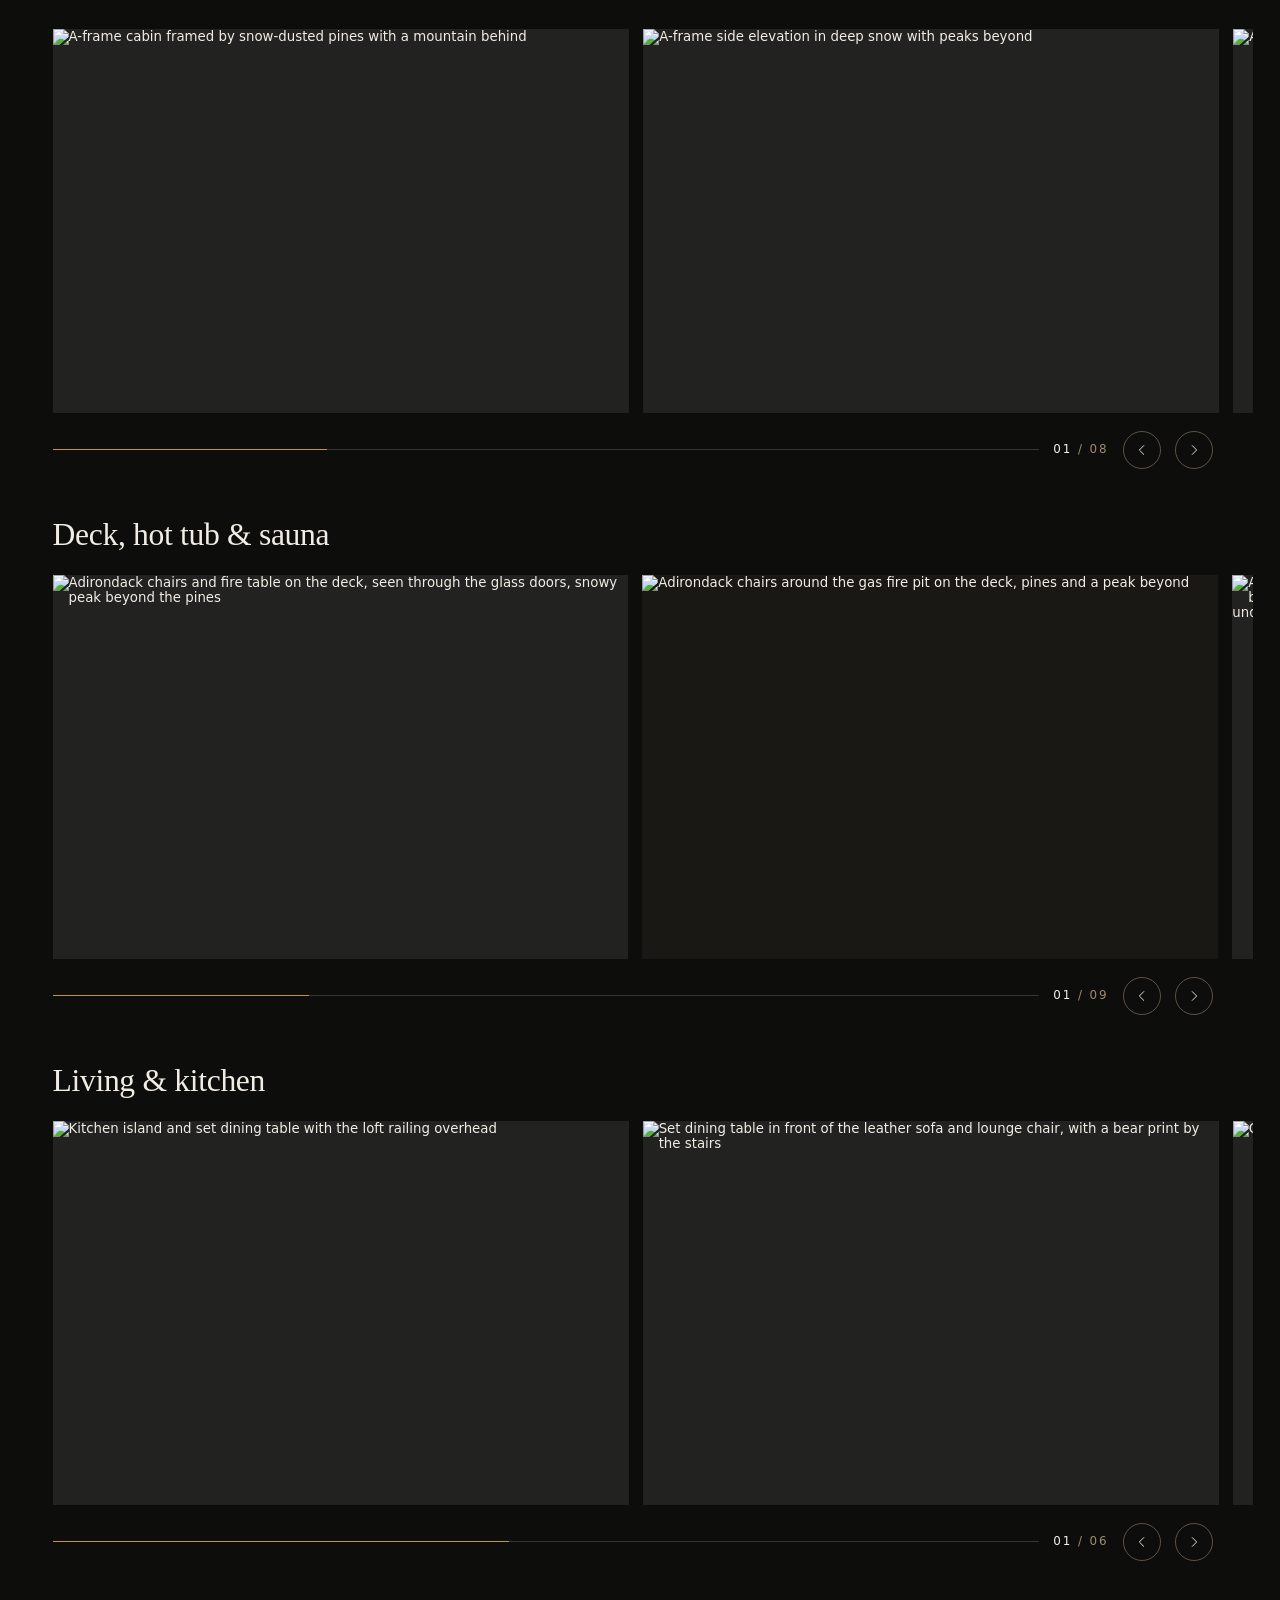
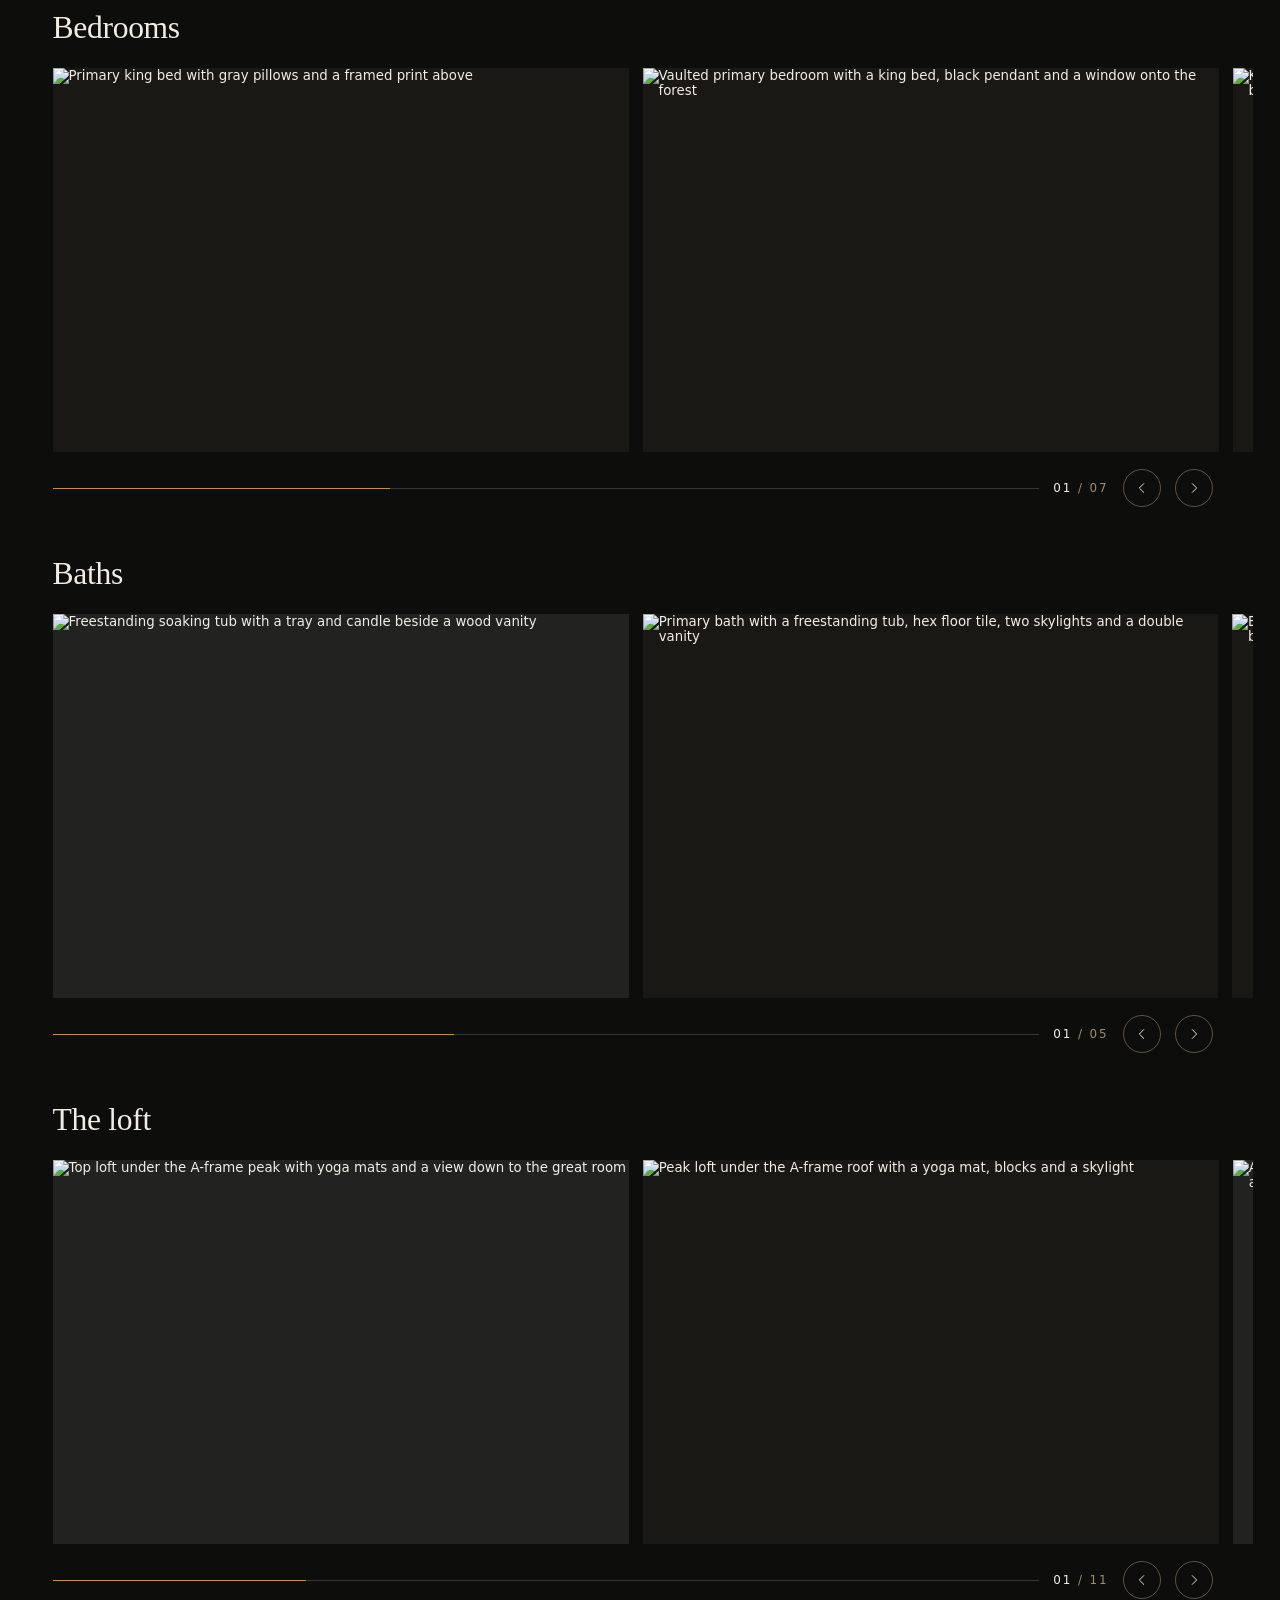
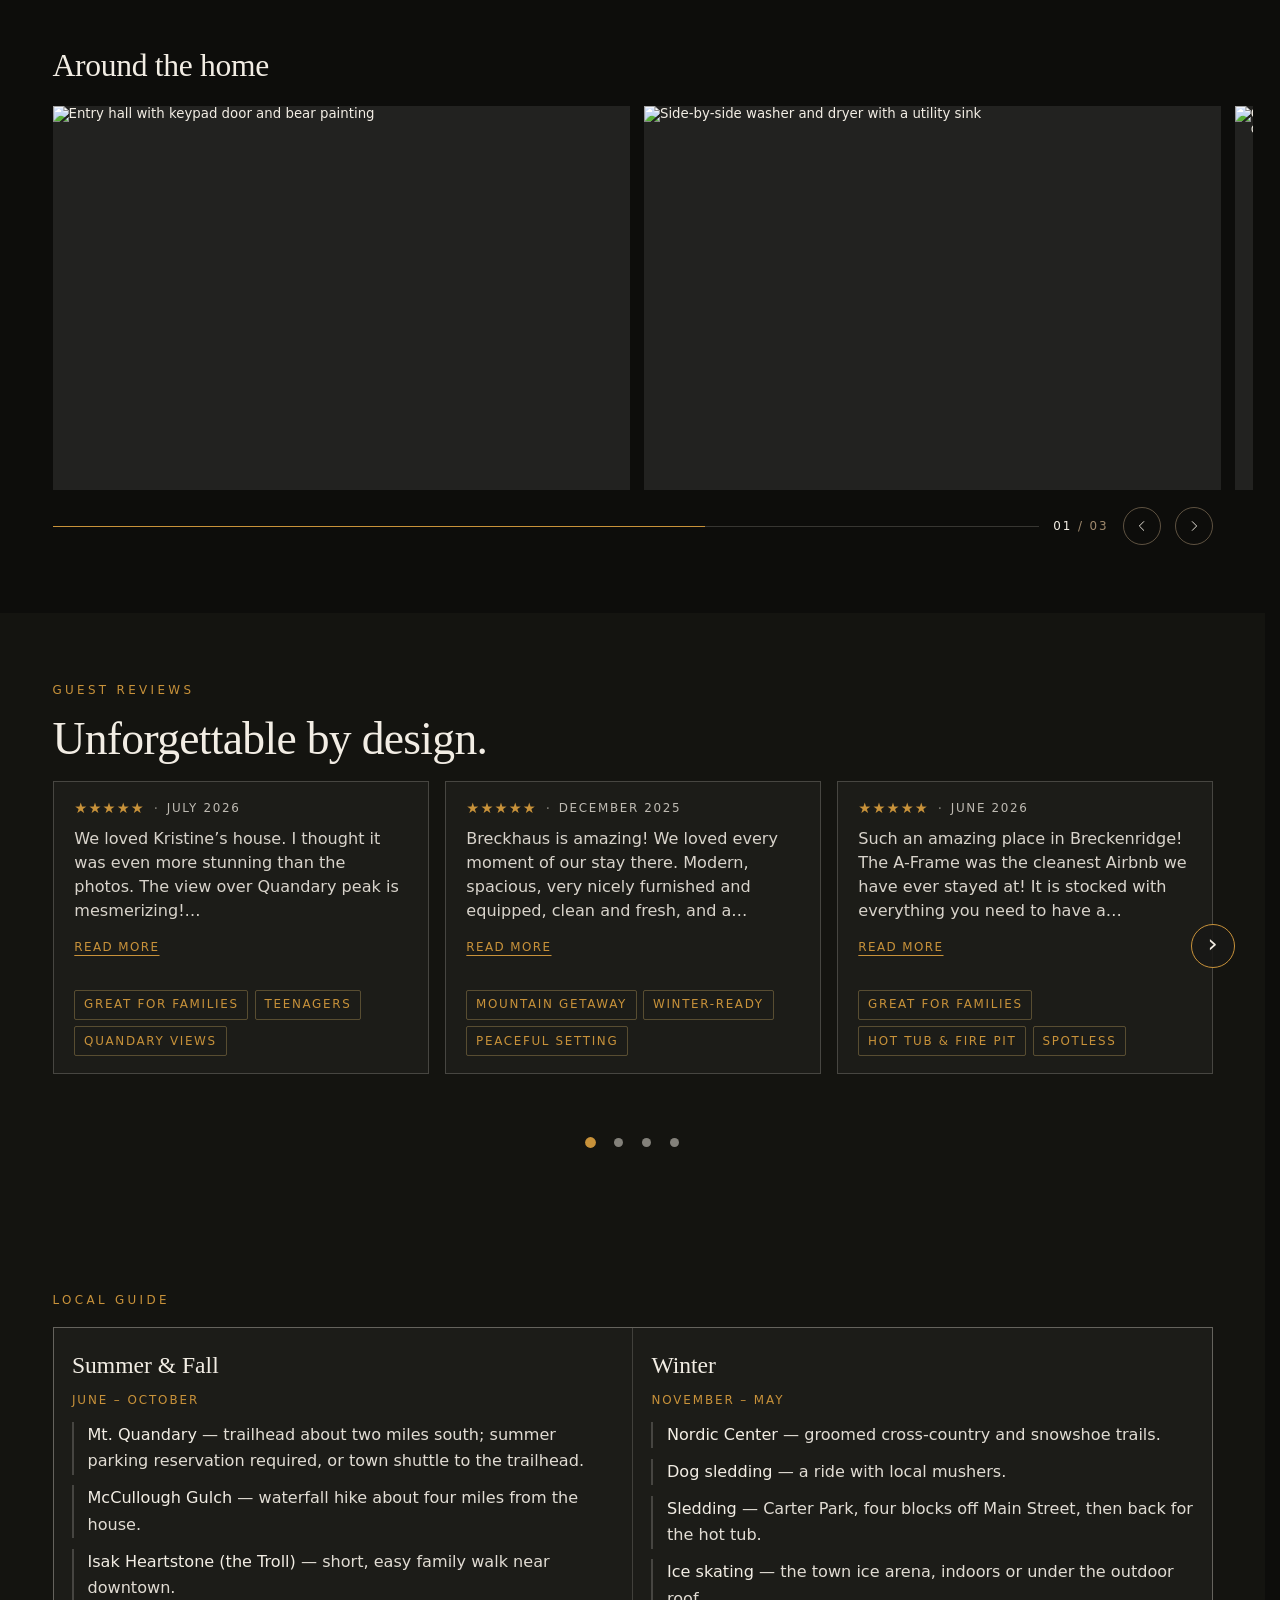
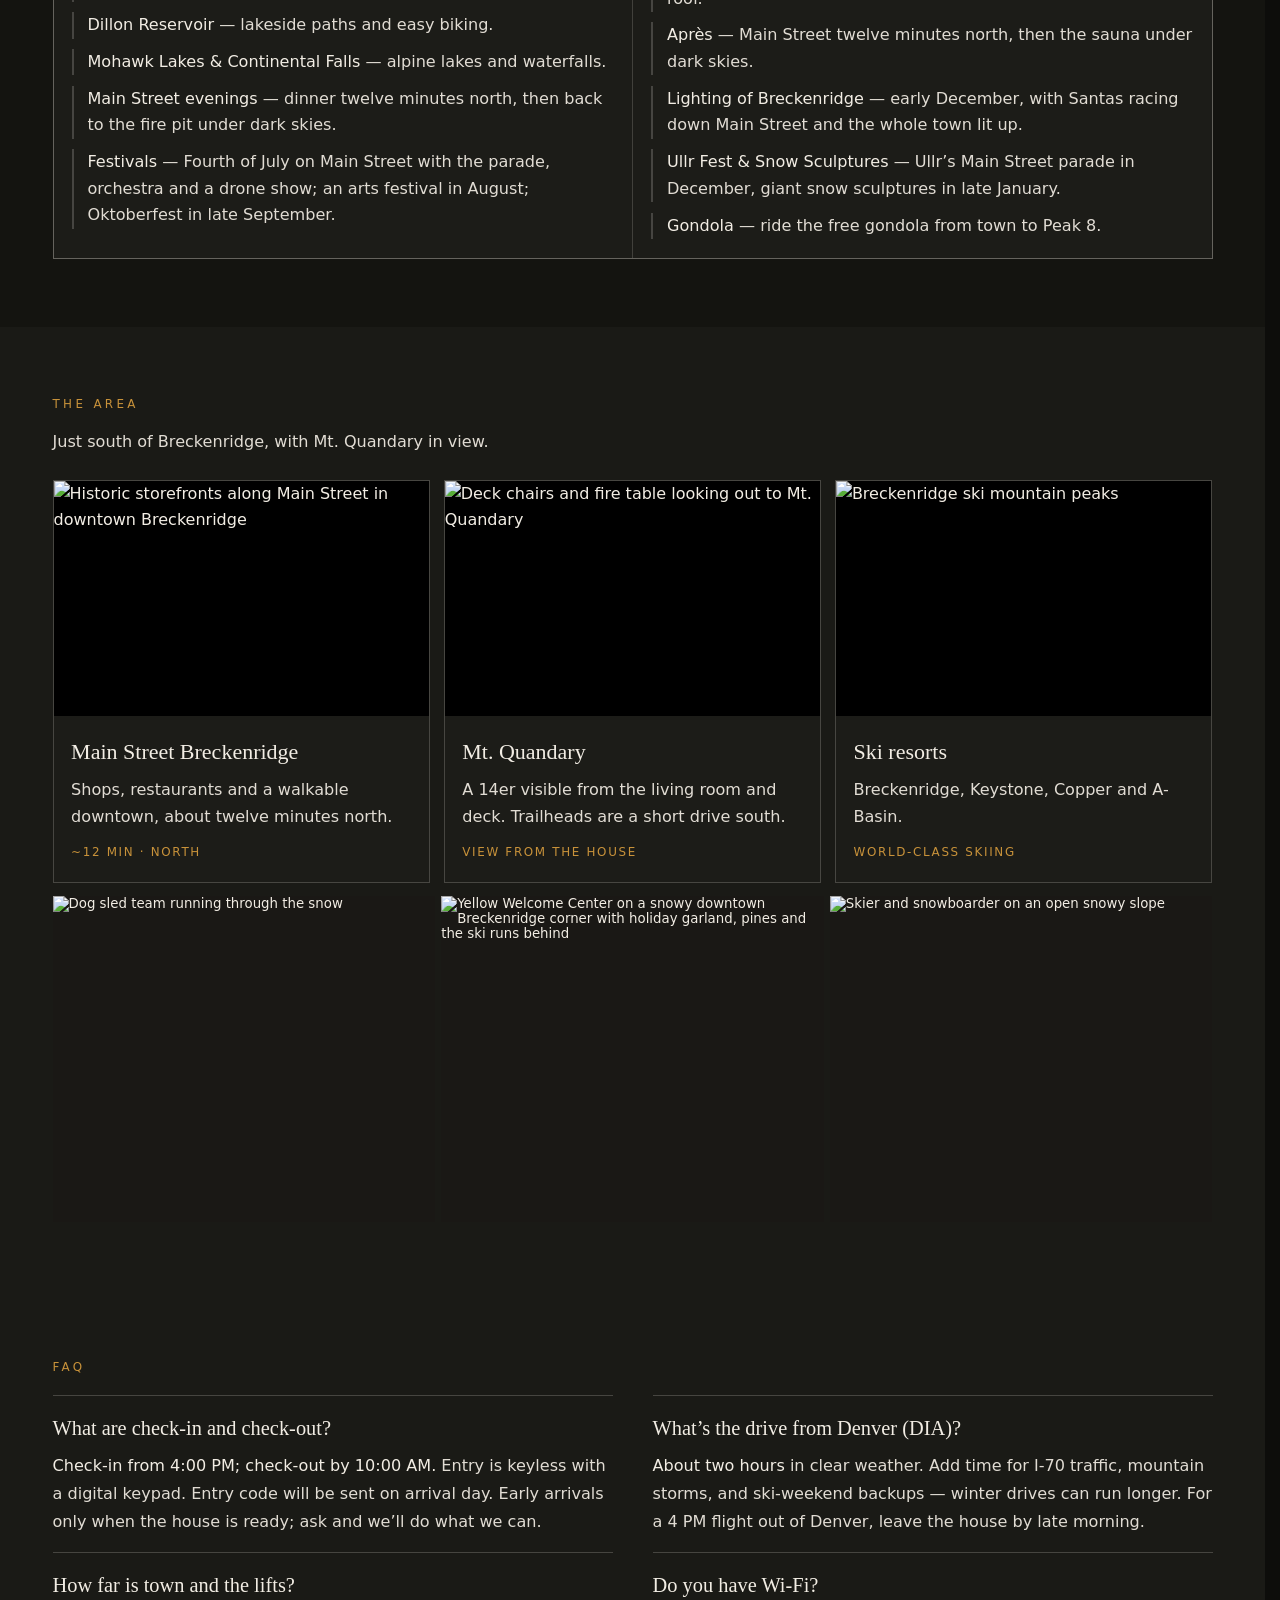
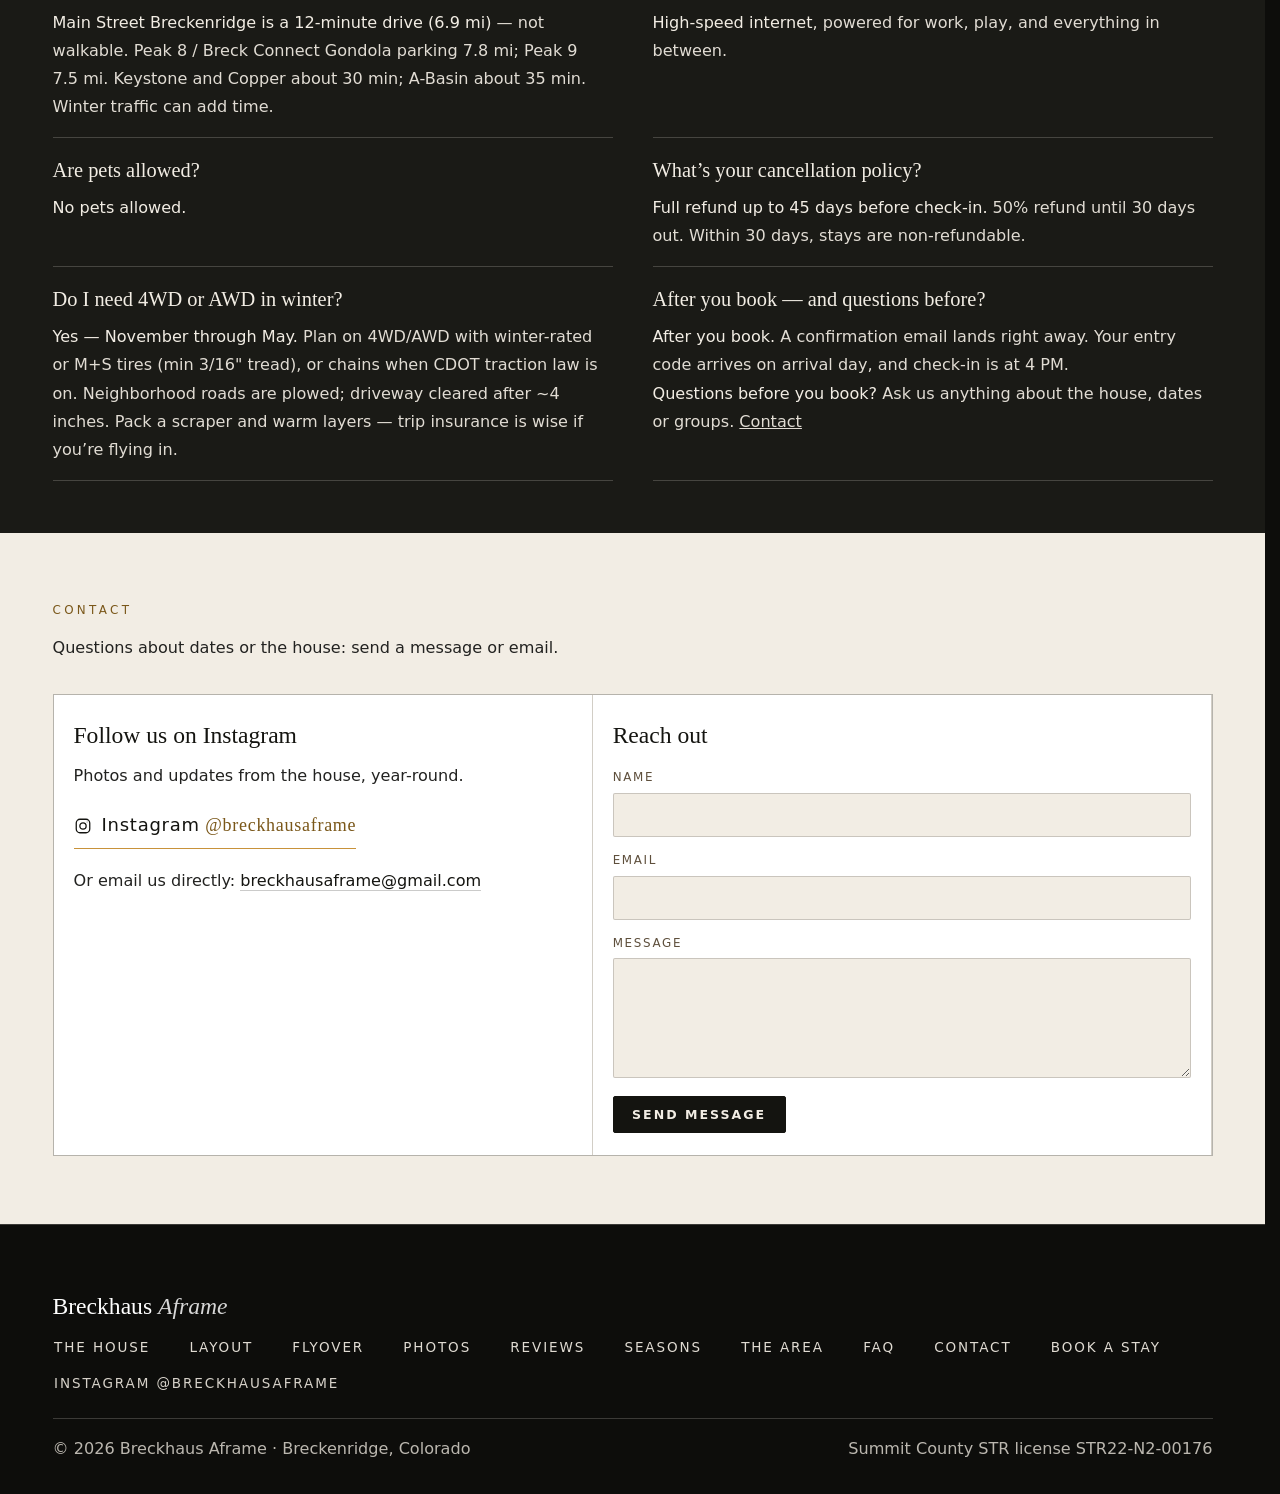
==== commit 329ec913: "Update house h-stat label to 3 bedroom, 3 bath. CSS still uppercases the gold bar, so it renders as " ====
--- a/live-assets/index.html
+++ b/live-assets/index.html
@@ -2265,69 +2265,7 @@
   }
     /* item 57: contact scroll room */ #contact { min-height: calc(100vh - var(--nav-h) - 260px); min-height: calc(100svh - var(--nav-h) - 260px); }
 </style>
-<style id="bh-nav-events-wx-bar-v1">/* Menu + Events + weather + Reserve; Events LEFT of temperature (≤1023) */
-@media (max-width:1023px){
-  .nav-end{display:flex!important;align-items:center!important;justify-content:flex-end!important;gap:.3rem!important;flex-wrap:nowrap!important}
-  .bh-tmenu{display:flex!important;order:0!important;margin-right:auto!important;position:relative!important;flex:0 0 auto!important}
-  .bh-ev,.bh-wx{position:relative!important;top:auto!important;right:auto!important;left:auto!important;width:auto!important;height:auto!important;margin:0!important;padding:0!important;overflow:visible!important;z-index:330!important;flex:0 0 auto!important;display:inline-flex!important;align-items:center!important;visibility:visible!important;opacity:1!important;pointer-events:auto!important}
-  .bh-ev{order:1!important}
-  .bh-wx{order:2!important}
-  #header-reserve,nav .nav-end>a.btn-gold{order:3!important;flex:0 0 auto!important;display:inline-flex!important;visibility:visible!important;opacity:1!important}
-  .bh-ev-trigger,.bh-wx-trigger{position:static!important;width:auto!important;height:auto!important;min-height:2.25rem!important;opacity:1!important;pointer-events:auto!important;overflow:visible!important;clip:auto!important;clip-path:none!important}
-  .bh-ev-panel,.bh-wx-panel{position:absolute!important;top:calc(100% + 8px)!important;right:0!important;left:auto!important;width:min(22rem,calc(100vw - 20px))!important;max-height:min(70vh,28rem)!important;pointer-events:auto!important}
-}
-@media (max-width:767px){
-  .bh-ev-trigger .bh-ev-label-full{display:none!important}
-  .bh-ev-trigger .bh-ev-label-short{display:inline!important}
-  .bh-ev-trigger,.bh-wx-trigger{padding:.32rem .48rem!important}
-  .bh-ev-trigger .bh-ev-label{font-size:.6rem!important}
-}
-@media (min-width:1024px){
-  .bh-ev,.bh-wx{display:inline-flex!important}
-}
-</style><style id="bh-hero-breckhaus-restore-v1">/* Breckhaus lockup: HAUS spelling, larger size, yesterday desktop position */
-.hero-inner{position:absolute!important;inset:0!important;display:flex!important;flex-direction:column!important;justify-content:center!important;align-items:flex-start!important;transform:translate(-1vw,-10vh)!important;padding:0!important;margin:0!important;z-index:2!important;pointer-events:none!important}
-.hero-brand,.hero-aframe{display:block!important;visibility:visible!important;opacity:1!important;position:relative!important;left:auto!important;width:auto!important;max-width:min(94vw,40rem)!important;margin:0!important;padding:0 0 0 clamp(1rem,3.5vw,2.4rem)!important;font-family:"Playfair Display","Cormorant Garamond",serif!important;font-weight:400!important;line-height:1.02!important;letter-spacing:-.02em!important;white-space:nowrap!important;text-shadow:0 1px 2px rgba(0,0,0,.55),0 2px 10px rgba(0,0,0,.32)!important;z-index:3!important}
-.hero-brand{font-style:normal!important;font-size:clamp(2.85rem,6.2vw,5.4rem)!important;color:rgba(242,237,228,.96)!important;-webkit-text-fill-color:rgba(242,237,228,.96)!important}
-.hero-aframe,.hero-aframe em{font-style:italic!important;font-size:clamp(2.85rem,6.2vw,5.4rem)!important;letter-spacing:-.03em!important;color:rgba(196,194,186,.96)!important;-webkit-text-fill-color:rgba(196,194,186,.96)!important}
-.hero-aframe{margin-top:.02em!important}
-.hero-lede,.hero-mins{display:block!important;visibility:visible!important;opacity:1!important;position:relative!important;max-width:min(92vw,36rem)!important;padding:0 0 0 clamp(1rem,3.5vw,2.4rem)!important;font-family:Jost,system-ui,sans-serif!important;font-size:clamp(1rem,1.7vw,1.2rem)!important;line-height:1.45!important;color:rgba(196,194,186,.96)!important;-webkit-text-fill-color:rgba(196,194,186,.96)!important;text-shadow:0 1px 2px rgba(0,0,0,.45),0 2px 8px rgba(0,0,0,.28)!important}
-.hero-lede{margin-top:1.05rem!important}.hero-mins{margin-top:.35rem!important}
-@media (min-width:1024px){.hero-inner{justify-content:center!important;padding-bottom:0!important;transform:translate(-1vw,-10vh)!important}.hero-brand,.hero-aframe,.hero-aframe em{font-size:clamp(3.2rem,5.8vw,5.6rem)!important}}
-@media (max-width:1023px){.hero-inner{transform:translate(-.5vw,-6vh)!important}.hero-brand,.hero-aframe,.hero-aframe em{font-size:clamp(2.35rem,7.6vw,3.6rem)!important}}
-@media (max-width:767px){.hero-inner{transform:translate(0,-4vh)!important}.hero-brand,.hero-aframe,.hero-aframe em{font-size:clamp(2.15rem,10vw,2.85rem)!important;padding-left:.85rem!important;white-space:normal!important}.hero-lede,.hero-mins{padding-left:.85rem!important;font-size:.95rem!important}}
-</style><style id="bh-hero-tighten-v2">/* Tighten hero + first section: fill photo, cut black band, denser copy */
-.hero{min-height:0!important}
-.hero-media{height:100%!important;bottom:0!important;top:0!important;inset:0!important}
-.hero-media::after{height:12%!important;background:linear-gradient(to bottom,rgba(13,13,11,0) 0%,rgba(13,13,11,.28) 55%,var(--charcoal,#0d0d0b) 100%)!important}
-.hero-scrim{background:linear-gradient(to bottom,rgba(13,13,11,.04) 0%,rgba(13,13,11,.04) 60%,rgba(13,13,11,.16) 100%)!important}
-#house.section,.section.house{padding-top:.7rem!important;padding-bottom:1.8rem!important}
-#house .h-stat,.section.house .h-stat{margin-top:0!important;margin-bottom:.55rem!important}
-#house .lede,.section.house .lede{margin-top:0!important;margin-bottom:.7rem!important;line-height:1.55!important}
-#house .amenity-list,.section.house .amenity-list{margin-top:.85rem!important}
-#house .amenity-list li,.section.house .amenity-list li{padding:.55rem 0!important;line-height:1.45!important}
-@media (max-width:767px){
-  .hero{min-height:58svh!important;min-height:58vh!important;max-height:64svh!important}
-  .hero-media{top:var(--nav-h,3.5rem)!important;height:auto!important;bottom:0!important}
-  .hero-media::after{height:10%!important}
-  .hero-inner{transform:translate(0,-1vh)!important}
-  .hero-lede{margin-top:.7rem!important}.hero-mins{margin-top:.2rem!important}
-  #house.section,.section.house{padding-top:.45rem!important;padding-bottom:1.4rem!important}
-  .section{padding-top:1.75rem!important;padding-bottom:1.75rem!important}
-  .wrap{padding-left:1rem!important;padding-right:1rem!important}
-}
-@media (min-width:768px) and (max-width:1023px){
-  .hero{min-height:66svh!important;min-height:66vh!important}
-  .hero-media{top:var(--nav-h,3.75rem)!important;height:auto!important;bottom:0!important}
-  .hero-inner{transform:translate(-.5vw,-2vh)!important}
-  #house.section,.section.house{padding-top:.6rem!important;padding-bottom:1.6rem!important}
-}
-@media (min-width:1024px){
-  .hero{min-height:82svh!important;min-height:82vh!important}
-  .hero-media{inset:0!important;height:auto!important}
-  .hero-inner{transform:translate(-1vw,-5vh)!important}
-  #house.section,.section.house{padding-top:1.1rem!important;padding-bottom:2.2rem!important}
-}</style></head>
+</head>
 <body style="background:#0d0d0b;color:#F2EDE4">
 <div class="photo-set-label" role="note">Base Camp Photos · TEST</div>
   <a class="skip" href="#house">Skip to the house</a>
@@ -2381,7 +2319,7 @@
     </div>
     <div class="hero-scrim"></div>
     <div class="hero-inner">
-      <p class="hero-brand">Breckhaus</p>
+      <p class="hero-brand">Breck House</p>
       <p class="hero-aframe"><em>Aframe</em></p>
       <p class="hero-lede">Elevated living in high country</p>
       <p class="hero-mins">Twelve minutes to Breckenridge</p>
@@ -2394,7 +2332,7 @@
         <div class="house-grid">
           <div>
             <p class="eyebrow">The house</p>
-            <p class="h-stat"><span>2,700 sq ft</span><span>sleeps 8</span></p>
+            <p class="h-stat"><span>2,700 sq ft</span><span>3 bedroom, 3 bath</span><span>sleeps 8</span></p>
             <p class="lede">Experience architectural alpine living beneath sweeping cathedral ceilings and panoramic mountain vistas. This home has three bedrooms, two king suites and a bunk room for four, with a chef’s kitchen, a waterfall island, and a dining table made for gathering.</p>
             <ul class="amenity-list">
               <li><span class="amen-label">Hot tub &amp; sauna<span class="amen-sep">: </span></span> <span class="amen-text">A private seven-seat hot tub framed by the mountain view, paired with a barrel sauna for four to six. Robes and hot-tub towels are in the house.</span></li>
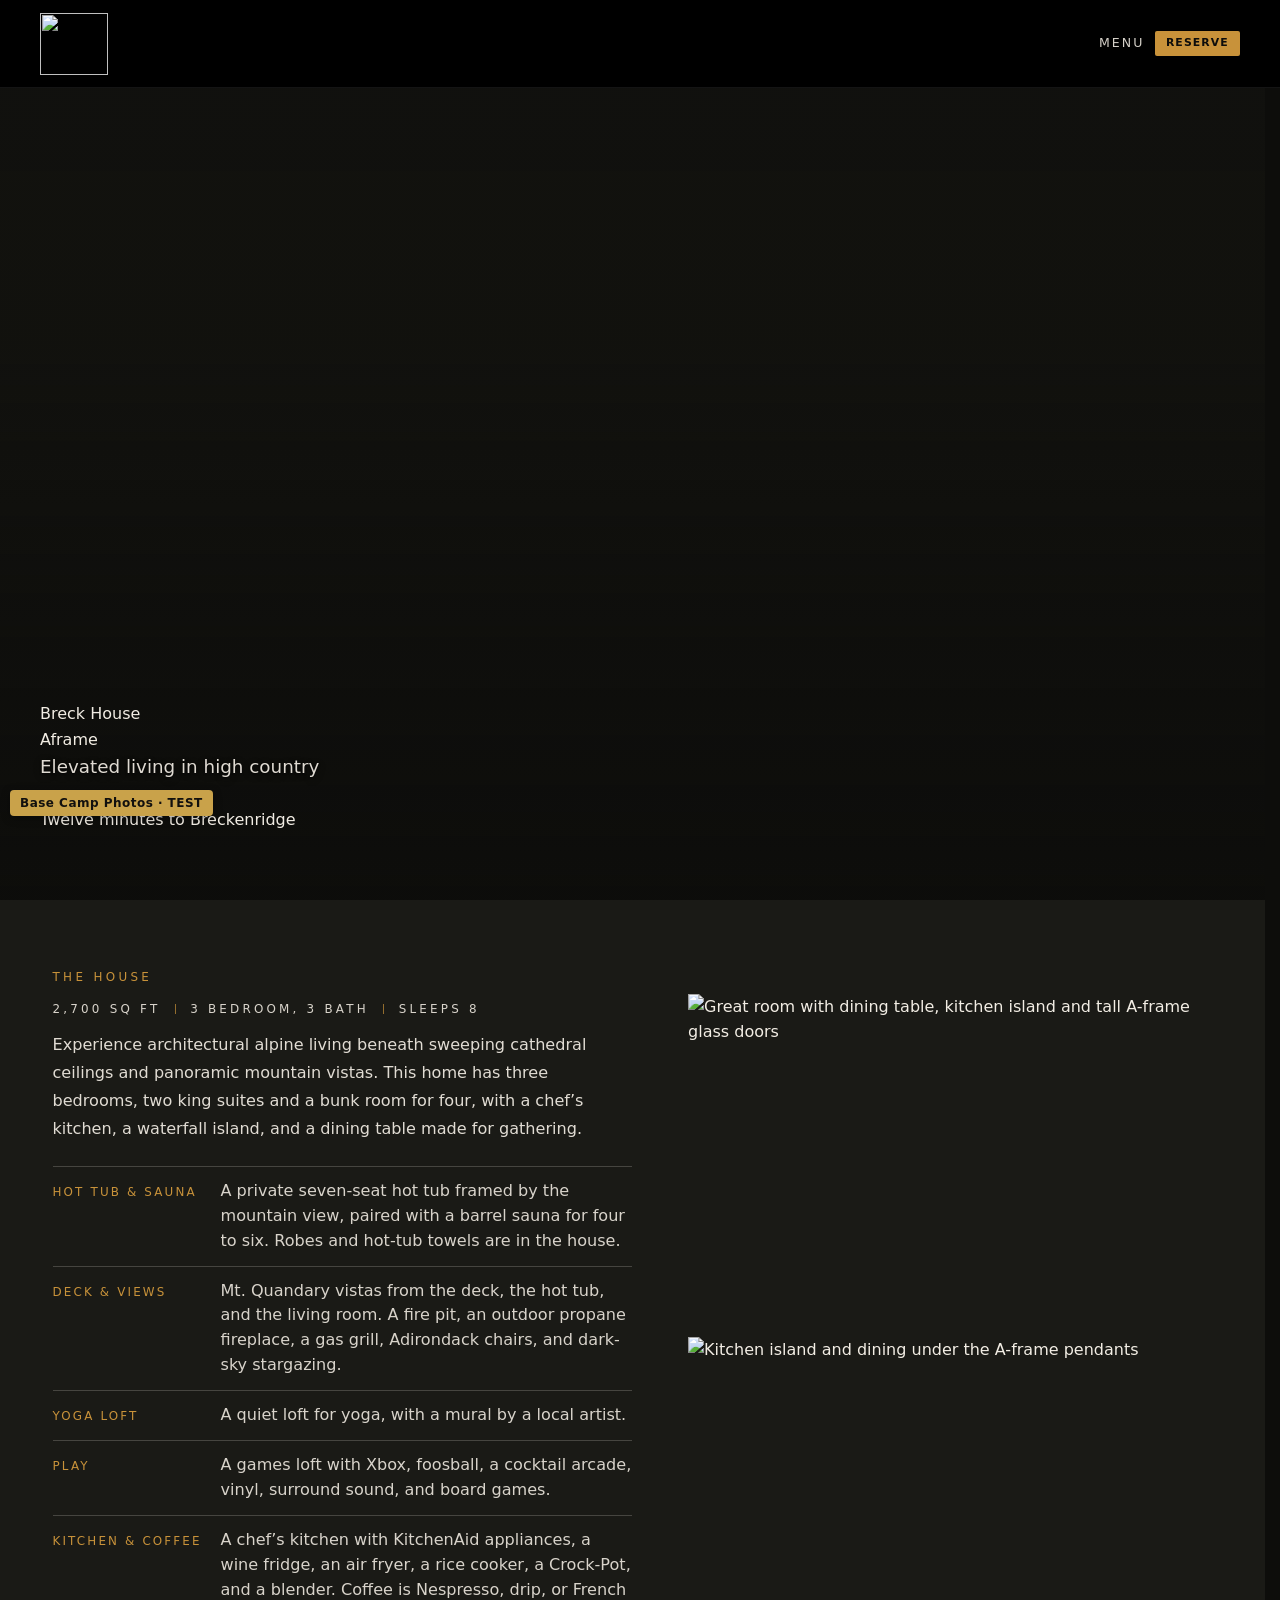
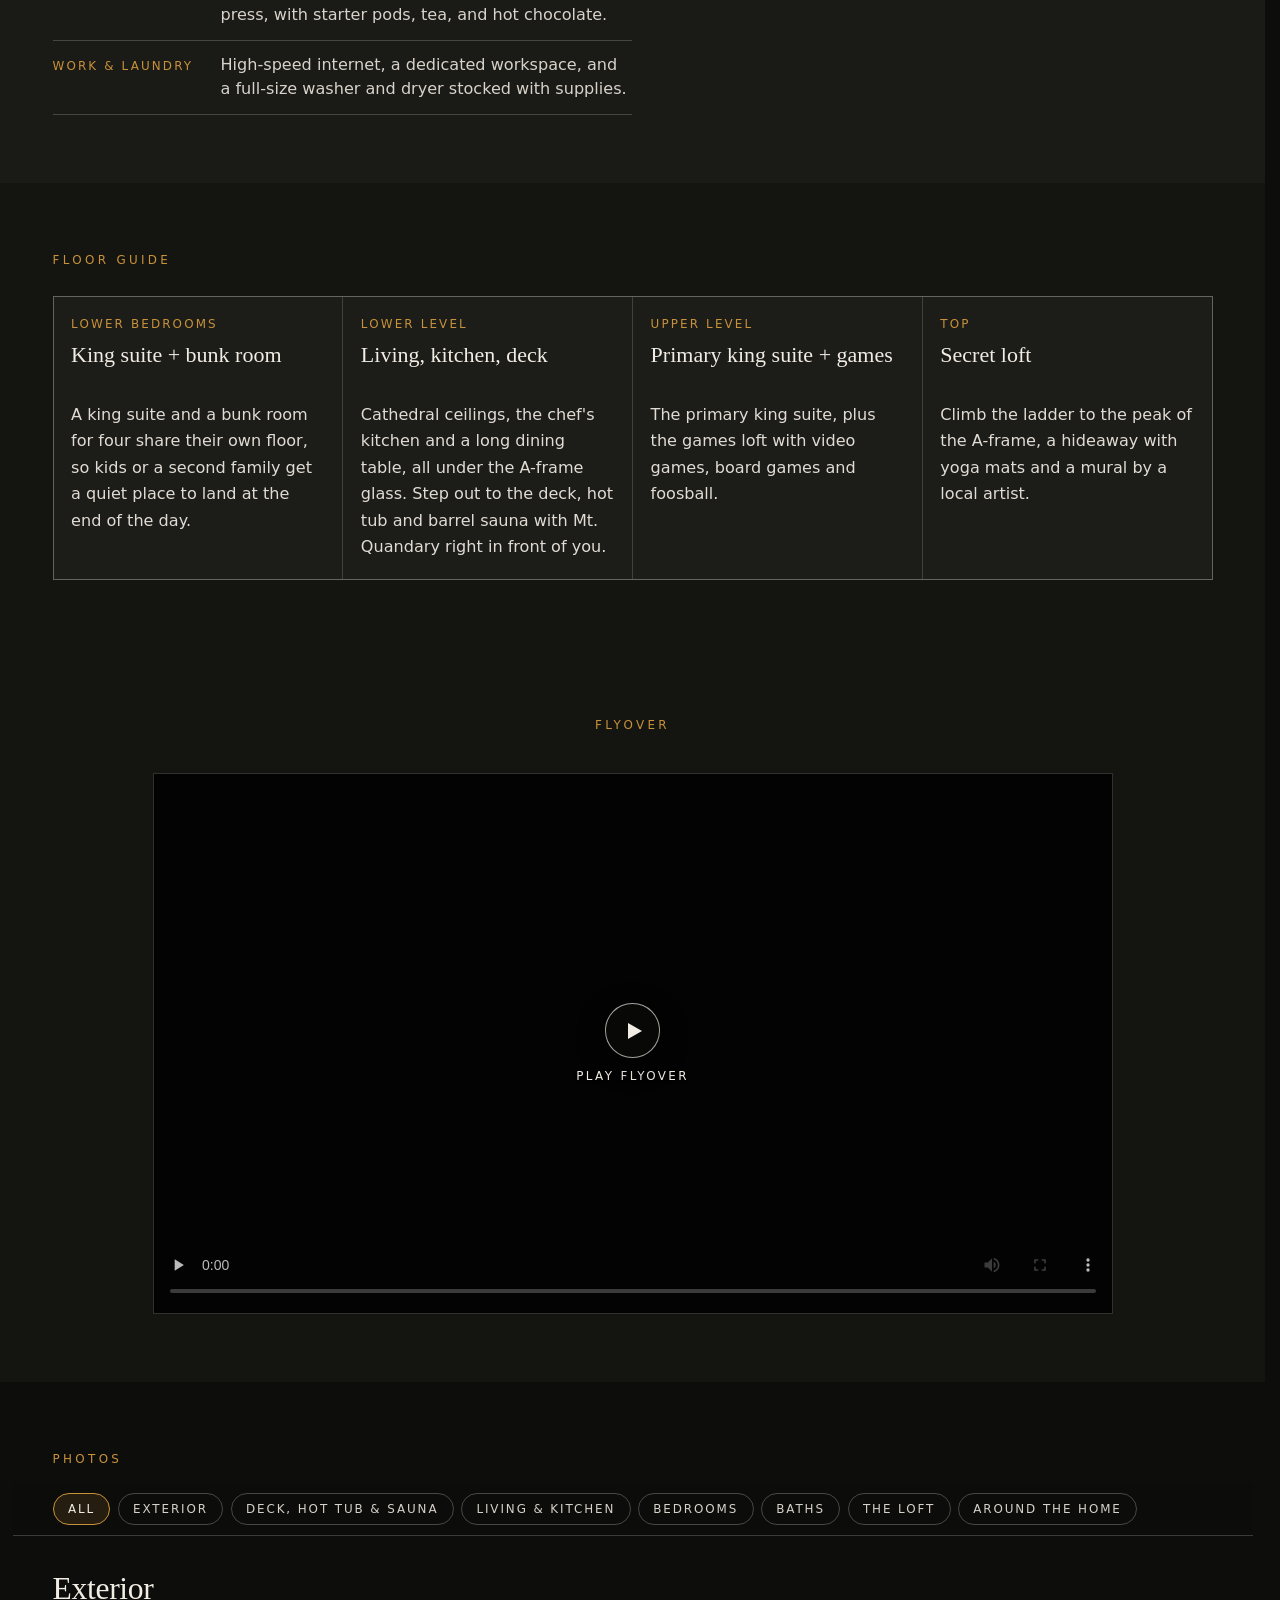
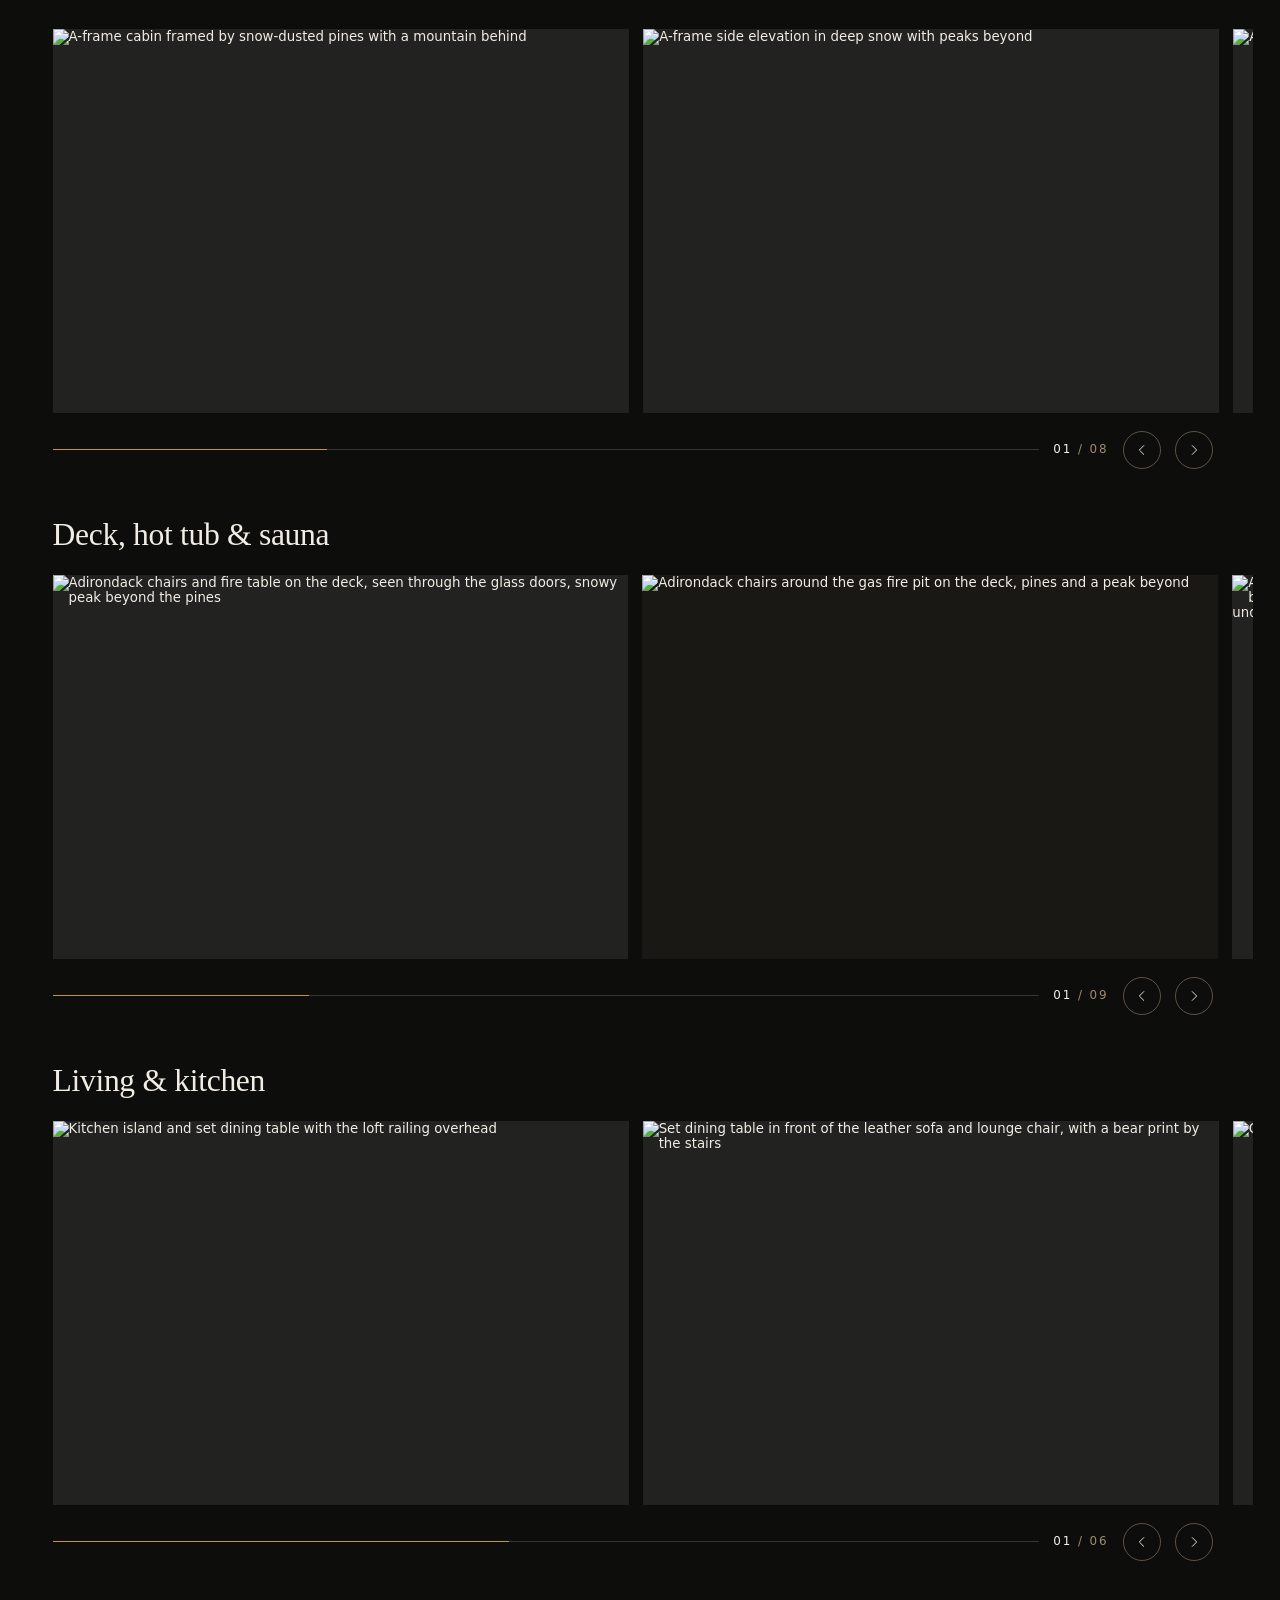
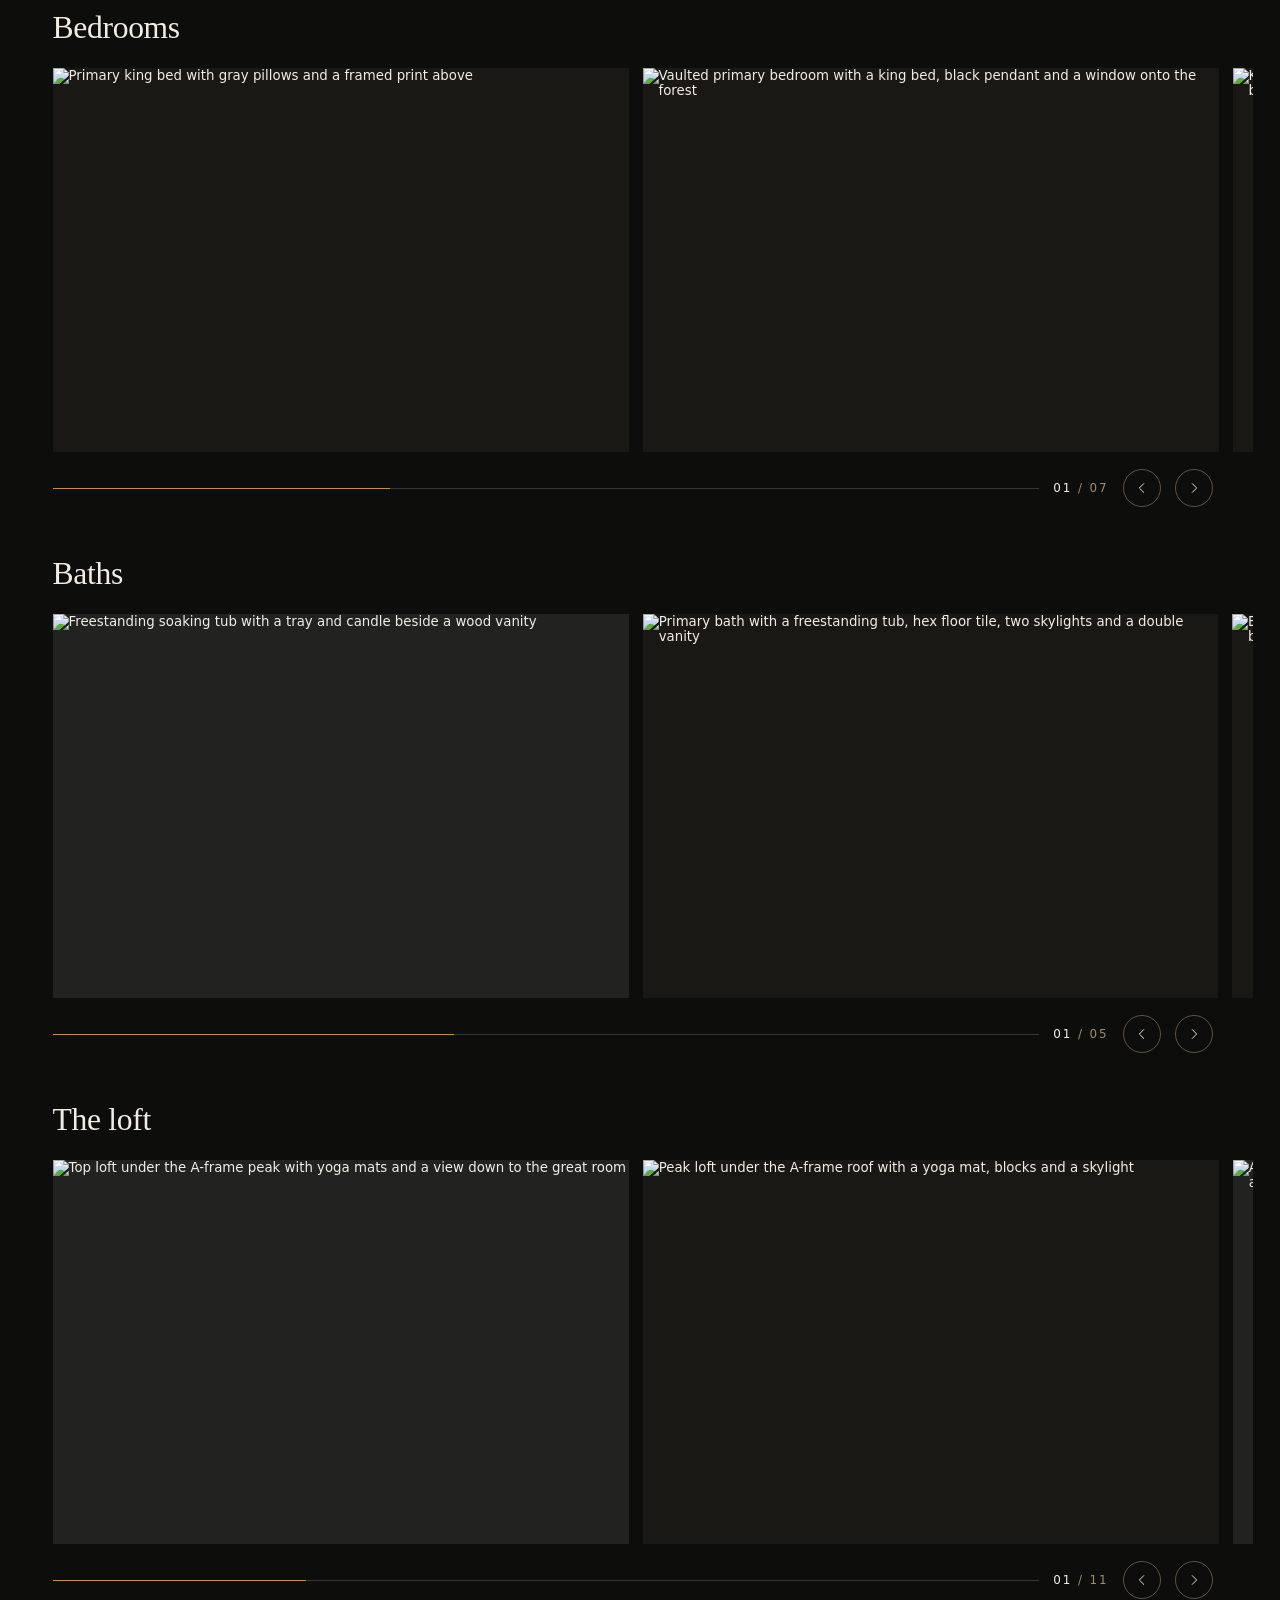
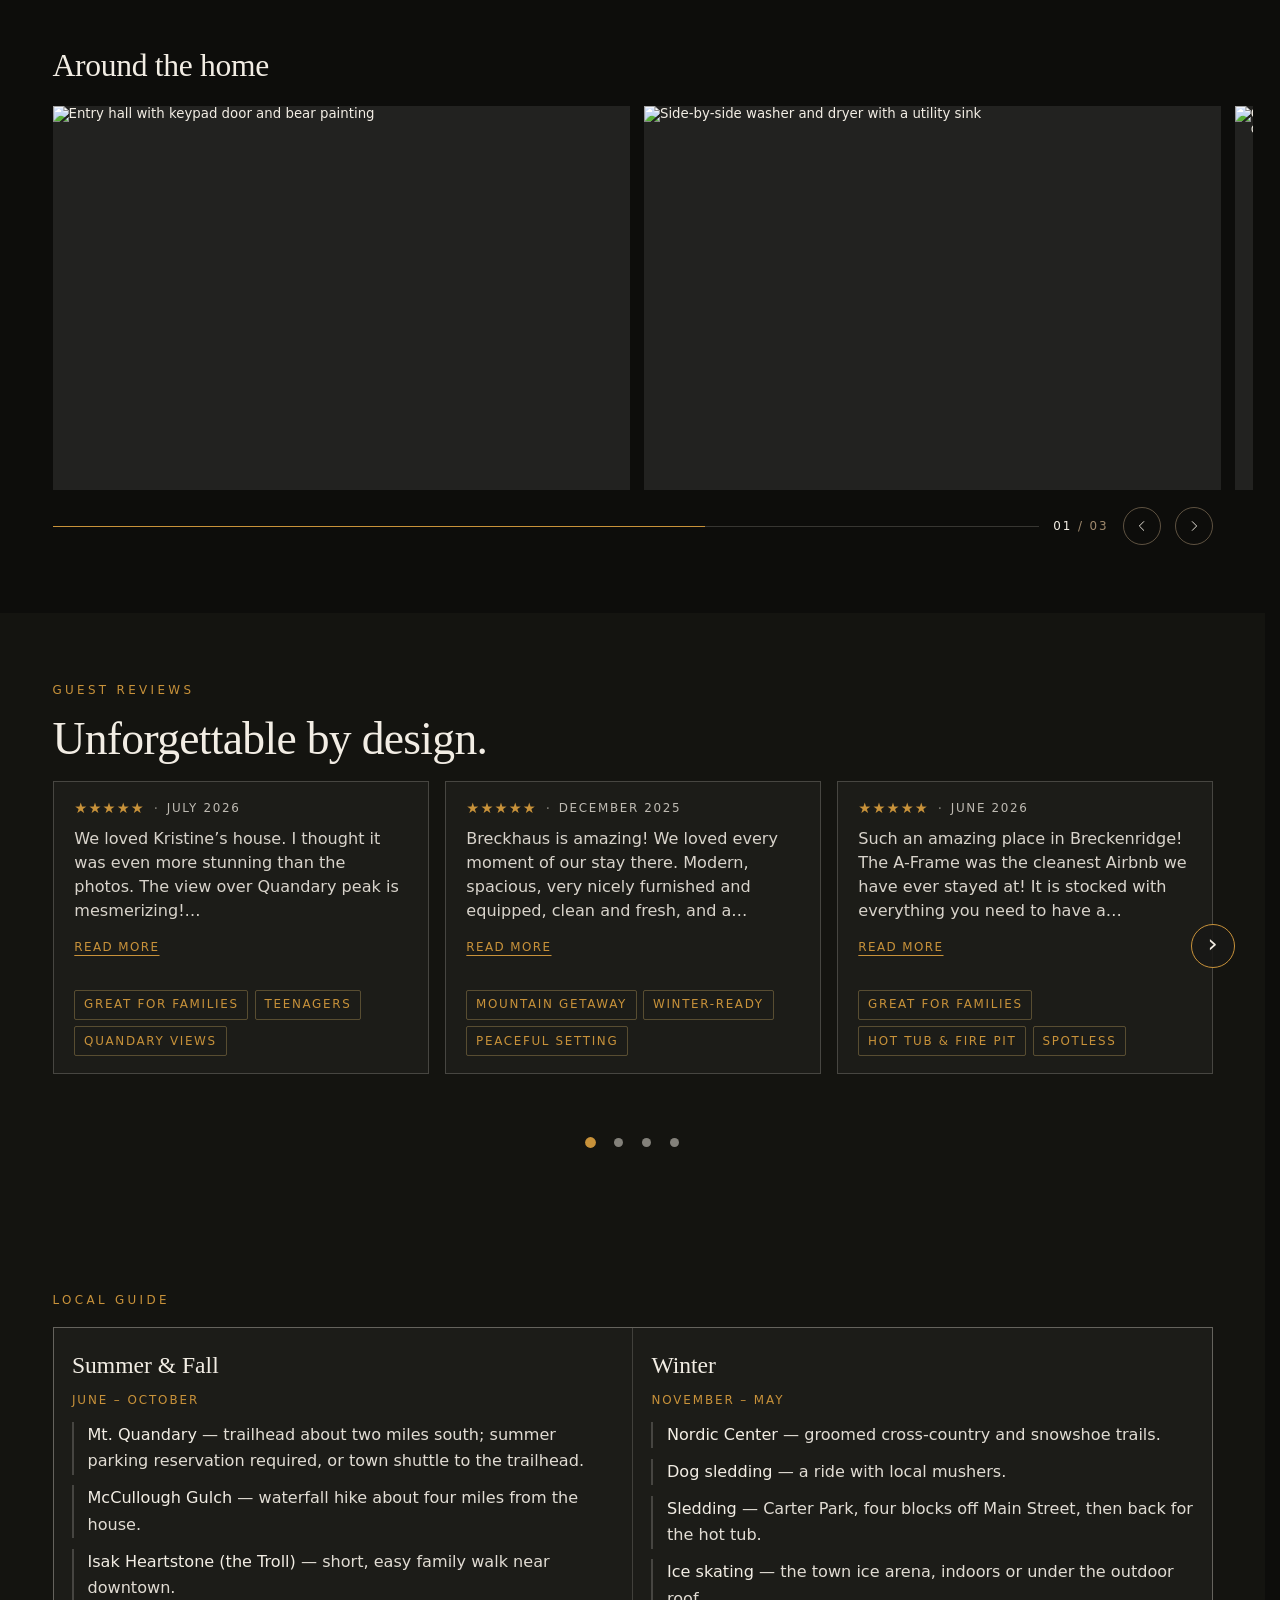
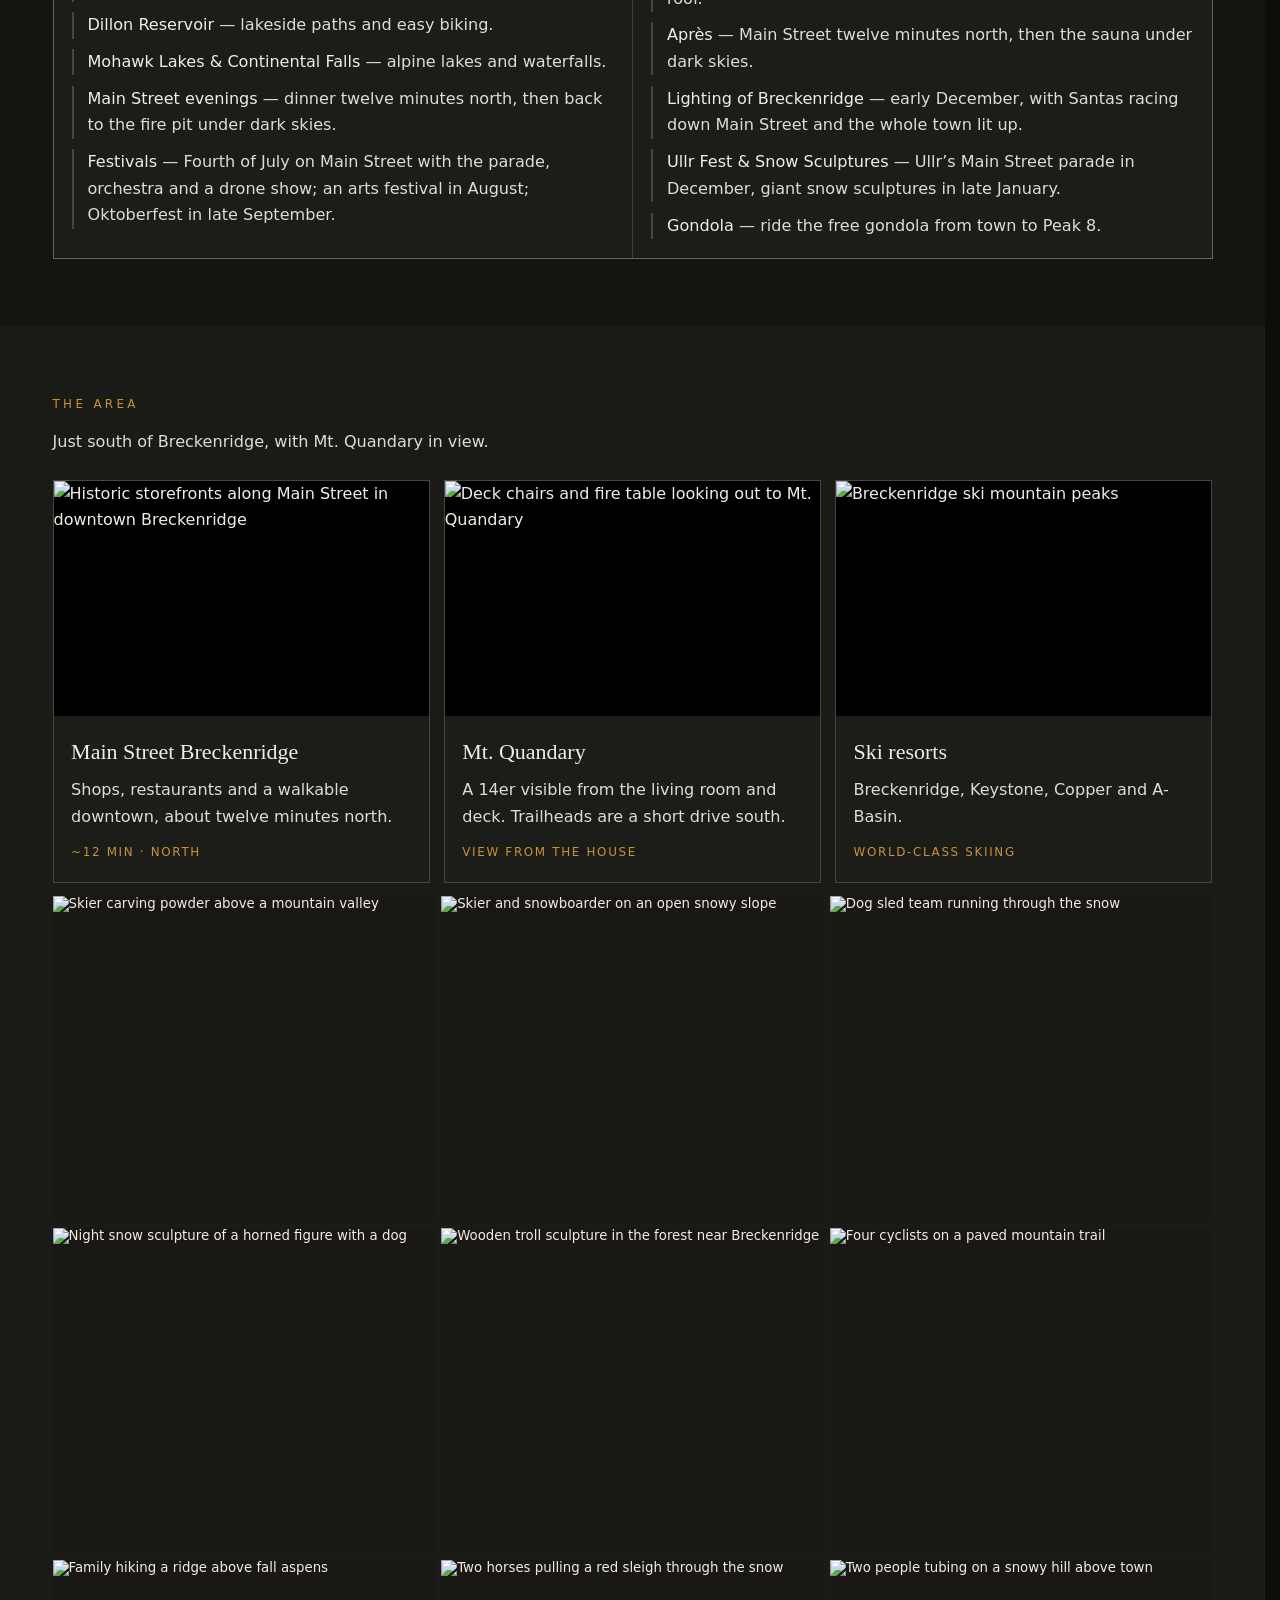
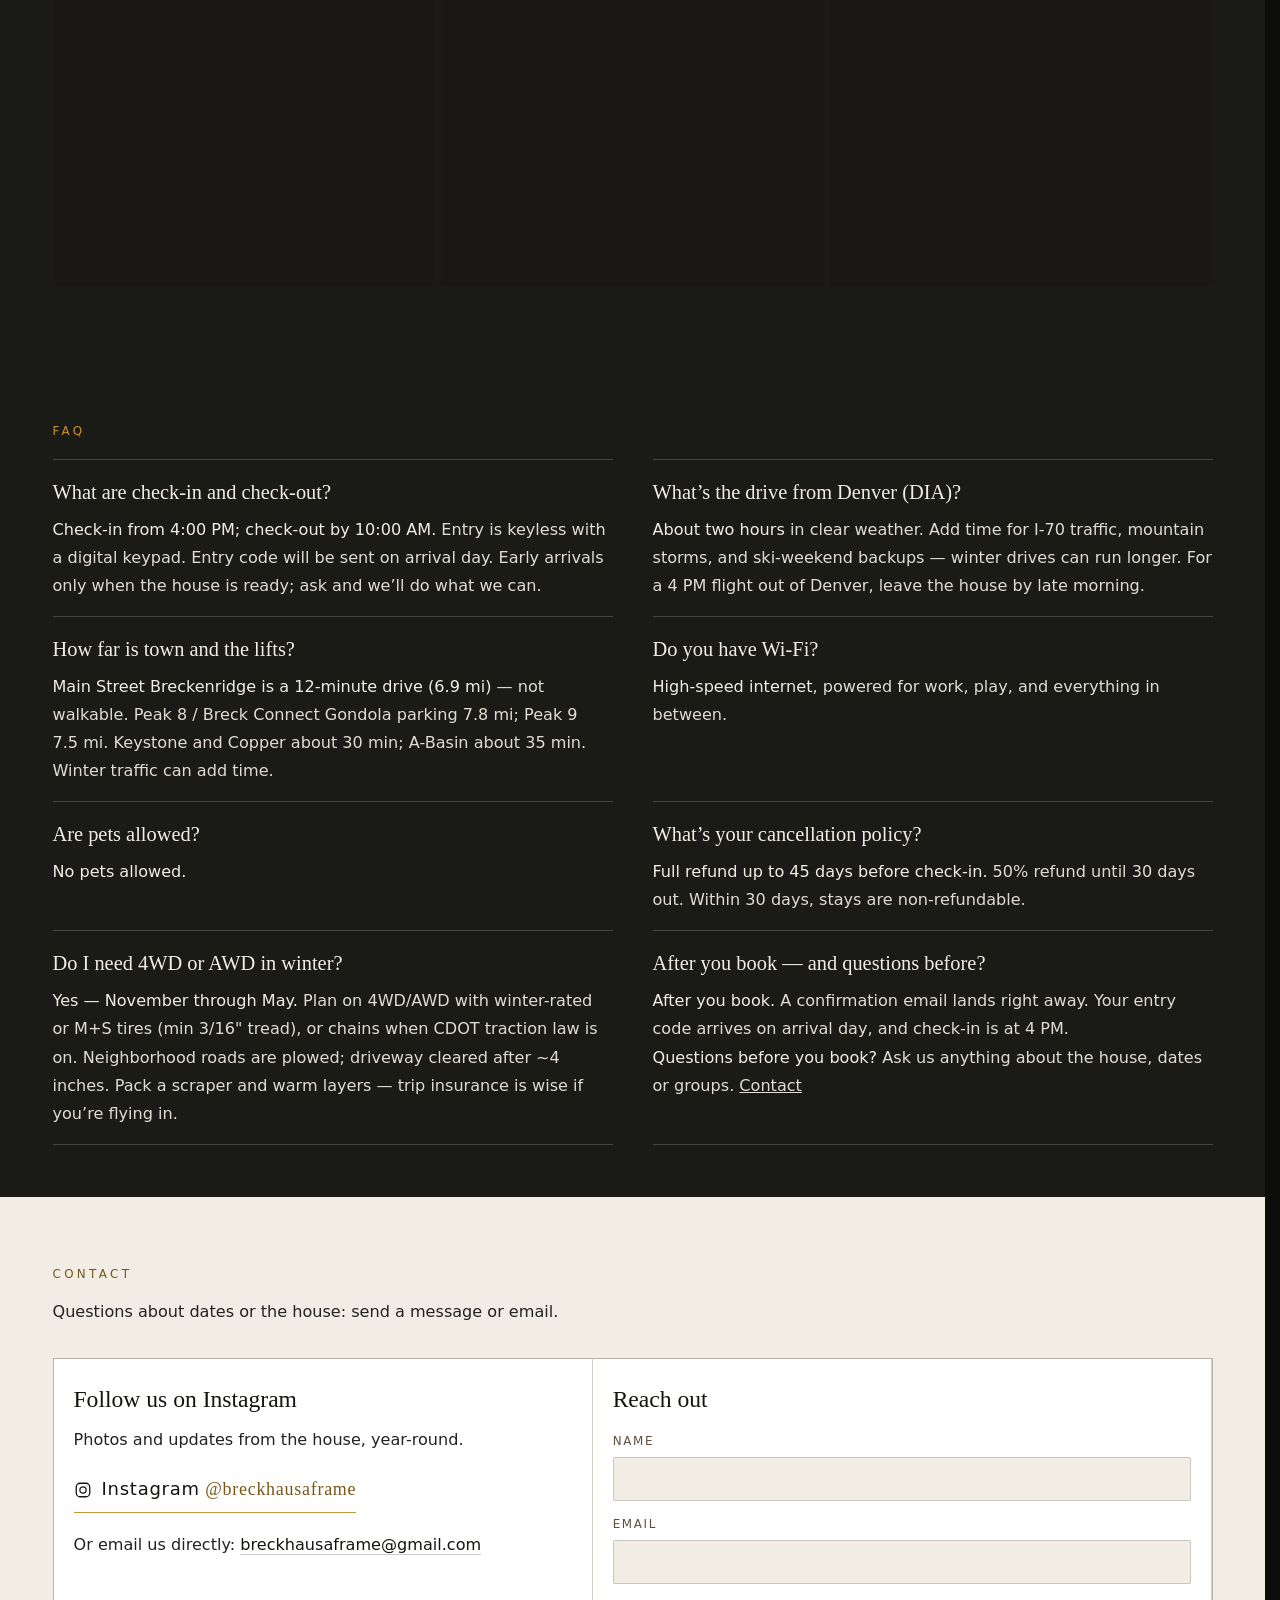
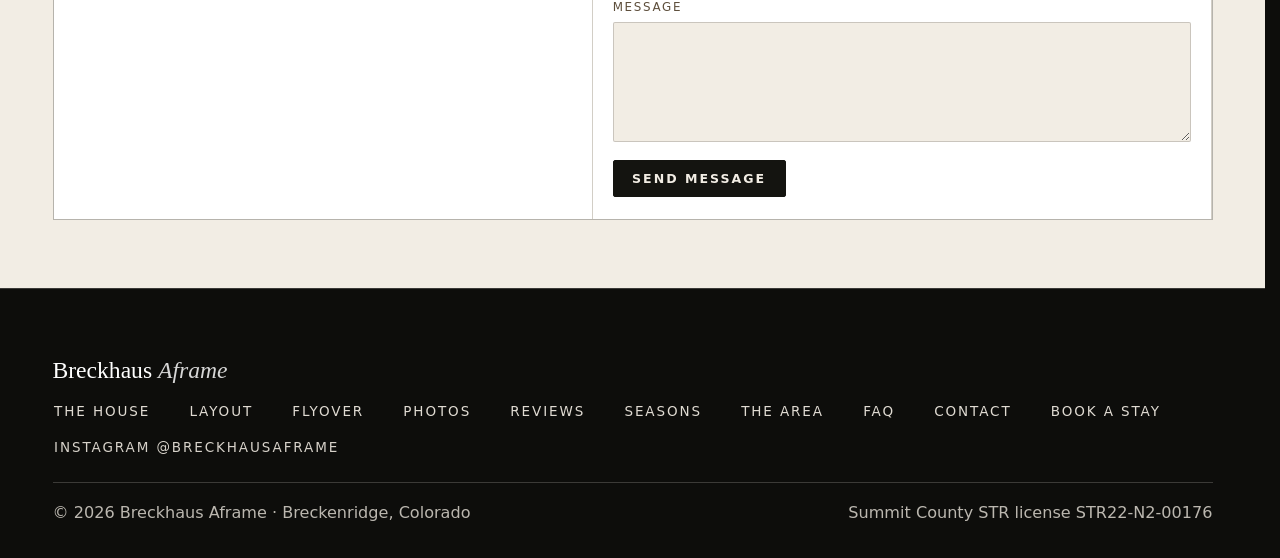
==== commit 175366d5: "Add hike, sleigh, and sledding photos to the area gallery. Captions are hiking, horse-drawn sleigh, " ====
--- a/live-assets/index.html
+++ b/live-assets/index.html
@@ -2845,15 +2845,42 @@
         </div>
 
         <div class="around" data-carryover="v1" aria-label="The area photos">
-          <div class="mosaic">
-          <button data-slot="around-02-dog-sledding" class="shot s4" type="button" data-full="img/around-dog-sledding.jpg?v=bc1fix83" data-cap="Dog sledding near Breckenridge">
-            <img src="img/around-dog-sledding.jpg?v=bc1fix83" alt="Dog sled team running through the snow" width="1439" height="960" loading="eager" decoding="sync" fetchpriority="low" />
-          </button>
-          <button data-slot="around-03-downtown-night" class="shot s4" type="button" data-full="img/around-downtown-welcome.jpg?v=i46fix83" data-cap="Downtown Breckenridge in winter">
-            <img src="img/around-downtown-welcome.jpg?v=i46fix83" alt="Yellow Welcome Center on a snowy downtown Breckenridge corner with holiday garland, pines and the ski runs behind" width="691" height="460" loading="eager" decoding="sync" fetchpriority="low" />
-          </button>
-          <button data-slot="around-04-skiing" class="shot s4" type="button" data-full="img/around-ski-snowboard.jpg?v=bc1fix83" data-cap="Skiing and snowboarding">
-            <img src="img/around-ski-snowboard.jpg?v=bc1fix83" alt="Skier and snowboarder on an open snowy slope" width="1440" height="960" loading="eager" decoding="sync" fetchpriority="low" />
+          <div class="mosaic bh-area-mosaic">
+          <button data-slot="around-04-skiing" class="shot s4" type="button" data-full="img/area-skier.jpg?v=area1" data-cap="Skiing">
+            <img src="img/area-skier.jpg?v=area1" alt="Skier carving powder above a mountain valley" width="720" height="479" loading="eager" decoding="async" />
+            <span class="lbl">Skiing</span>
+          </button>
+          <button data-slot="around-09-snowboarding" class="shot s4" type="button" data-full="img/around-ski-snowboard.jpg?v=bc1" data-cap="Snowboarding">
+            <img src="img/around-ski-snowboard.jpg?v=bc1" alt="Skier and snowboarder on an open snowy slope" width="1440" height="960" loading="eager" decoding="async" />
+            <span class="lbl">Snowboarding</span>
+          </button>
+          <button data-slot="around-02-dog-sledding" class="shot s4" type="button" data-full="img/around-dog-sledding.jpg?v=area6" data-cap="Dog sledding">
+            <img src="img/around-dog-sledding.jpg?v=area6" alt="Dog sled team running through the snow" width="1439" height="960" loading="eager" decoding="async" />
+            <span class="lbl">Dog sledding</span>
+          </button>
+          <button data-slot="around-06-snow-sculpture" class="shot s4" type="button" data-full="img/area-snow-sculpture.jpg?v=area1" data-cap="International Snow Sculpture Championships">
+            <img src="img/area-snow-sculpture.jpg?v=area1" alt="Night snow sculpture of a horned figure with a dog" width="720" height="613" loading="eager" decoding="async" />
+            <span class="lbl">International Snow Sculpture Championships</span>
+          </button>
+          <button data-slot="around-07-troll" class="shot s4" type="button" data-full="img/area-troll.jpg?v=area1" data-cap="Isak the troll">
+            <img src="img/area-troll.jpg?v=area1" alt="Wooden troll sculpture in the forest near Breckenridge" width="720" height="479" loading="eager" decoding="async" />
+            <span class="lbl">Isak the troll</span>
+          </button>
+          <button data-slot="around-08-cyclists" class="shot s4" type="button" data-full="img/area-cyclists.jpg?v=area1" data-cap="Biking">
+            <img src="img/area-cyclists.jpg?v=area1" alt="Four cyclists on a paved mountain trail" width="720" height="479" loading="eager" decoding="async" />
+            <span class="lbl">Biking</span>
+          </button>
+          <button data-slot="around-10-hiking" class="shot s4" type="button" data-full="img/area-hike-aspens.png?v=area7" data-cap="hiking">
+            <img src="img/area-hike-aspens.png?v=area7" alt="Family hiking a ridge above fall aspens" width="333" height="220" loading="eager" decoding="async" />
+            <span class="lbl">hiking</span>
+          </button>
+          <button data-slot="around-11-sleigh" class="shot s4" type="button" data-full="img/area-sleigh.jpg?v=area7" data-cap="horse-drawn sleigh">
+            <img src="img/area-sleigh.jpg?v=area7" alt="Two horses pulling a red sleigh through the snow" width="877" height="658" loading="eager" decoding="async" />
+            <span class="lbl">horse-drawn sleigh</span>
+          </button>
+          <button data-slot="around-12-tubing" class="shot s4" type="button" data-full="img/area-tubing.jpg?v=area7" data-cap="sledding hill">
+            <img src="img/area-tubing.jpg?v=area7" alt="Two people tubing on a snowy hill above town" width="1024" height="683" loading="eager" decoding="async" />
+            <span class="lbl">sledding hill</span>
           </button>
           </div>
         </div>
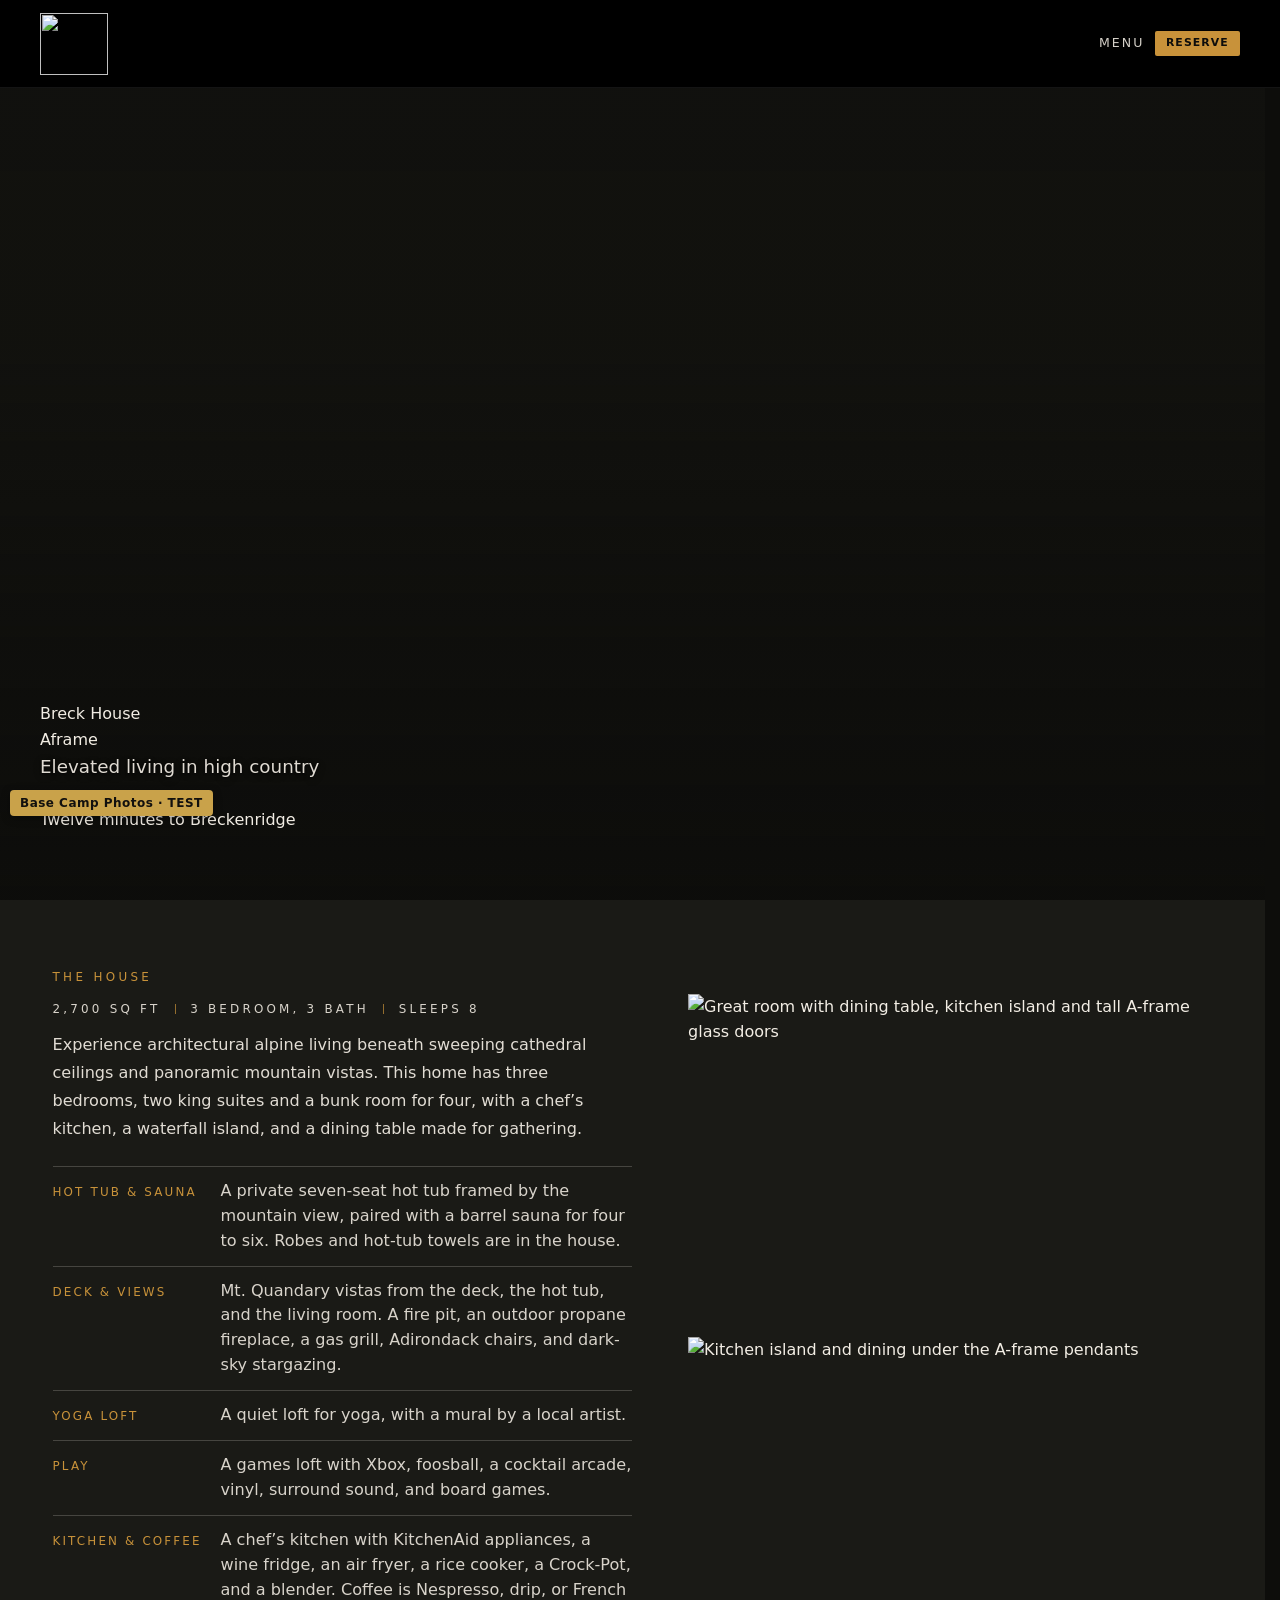
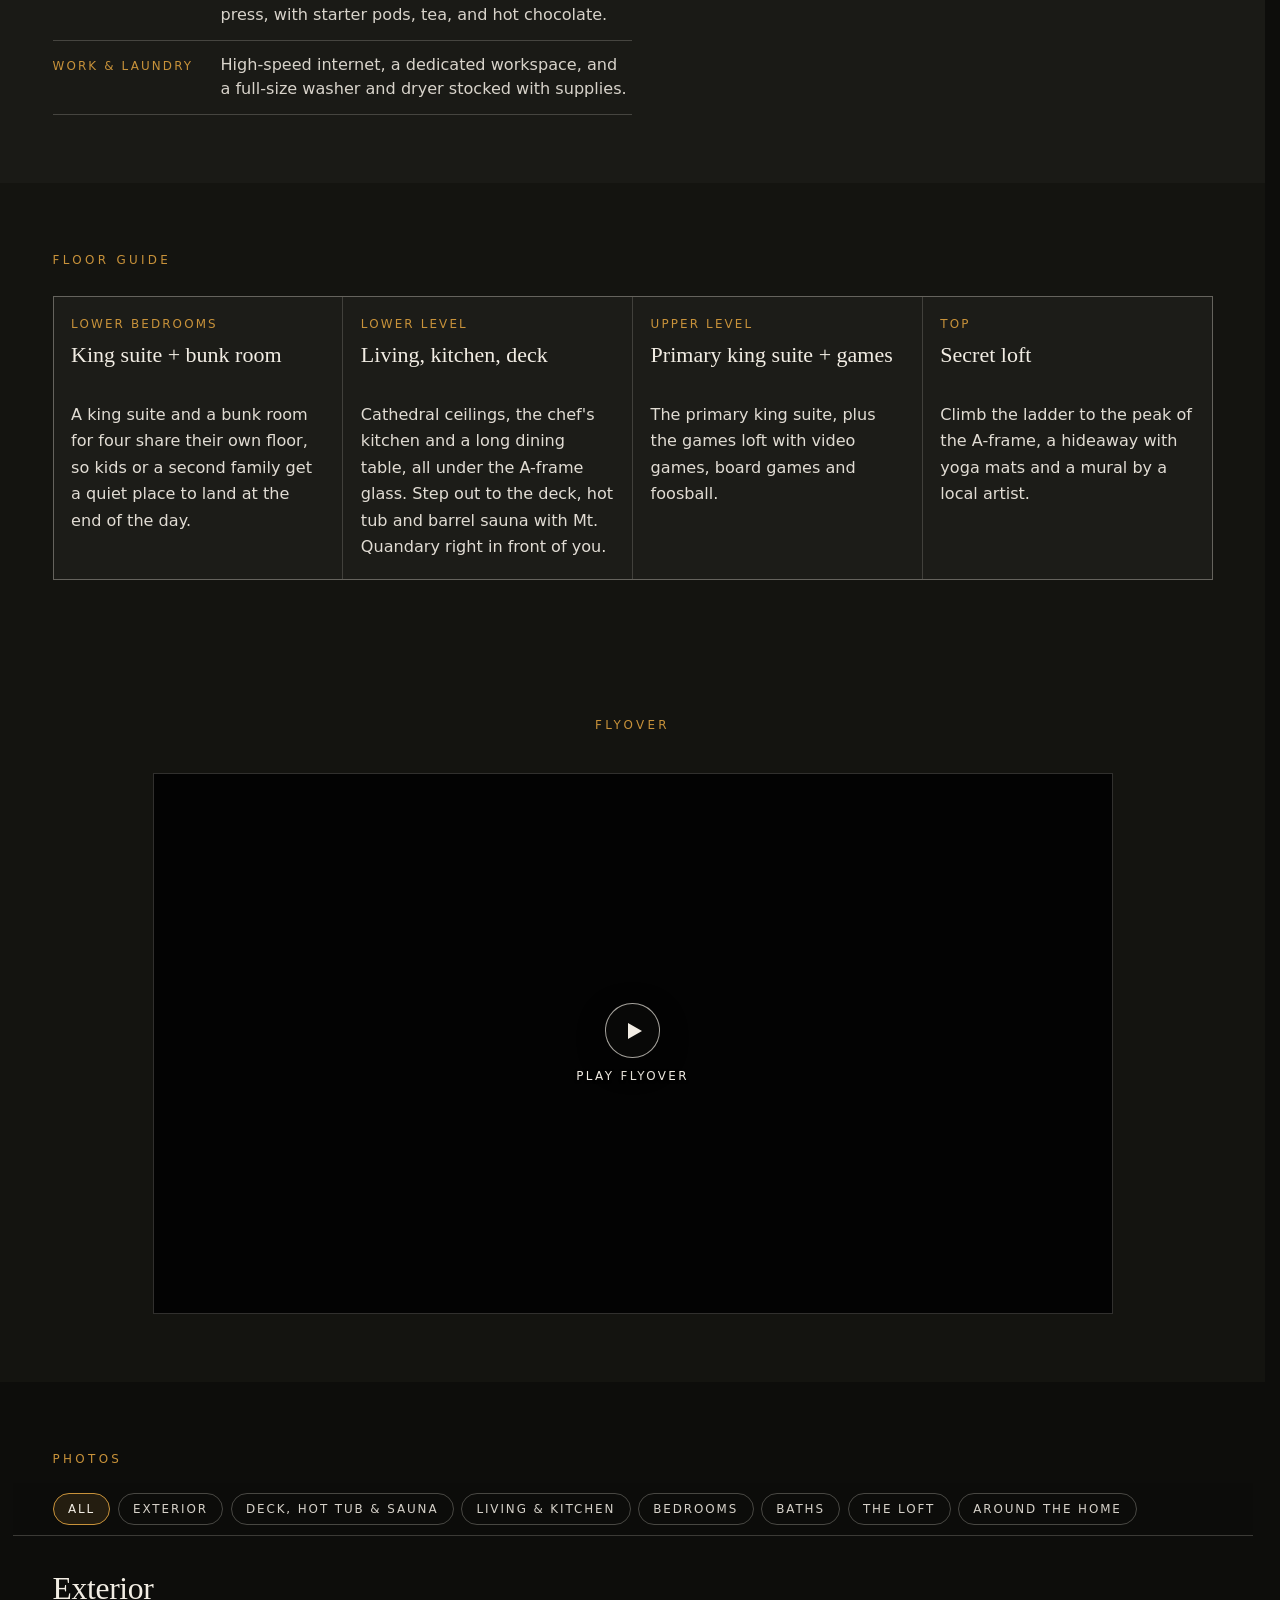
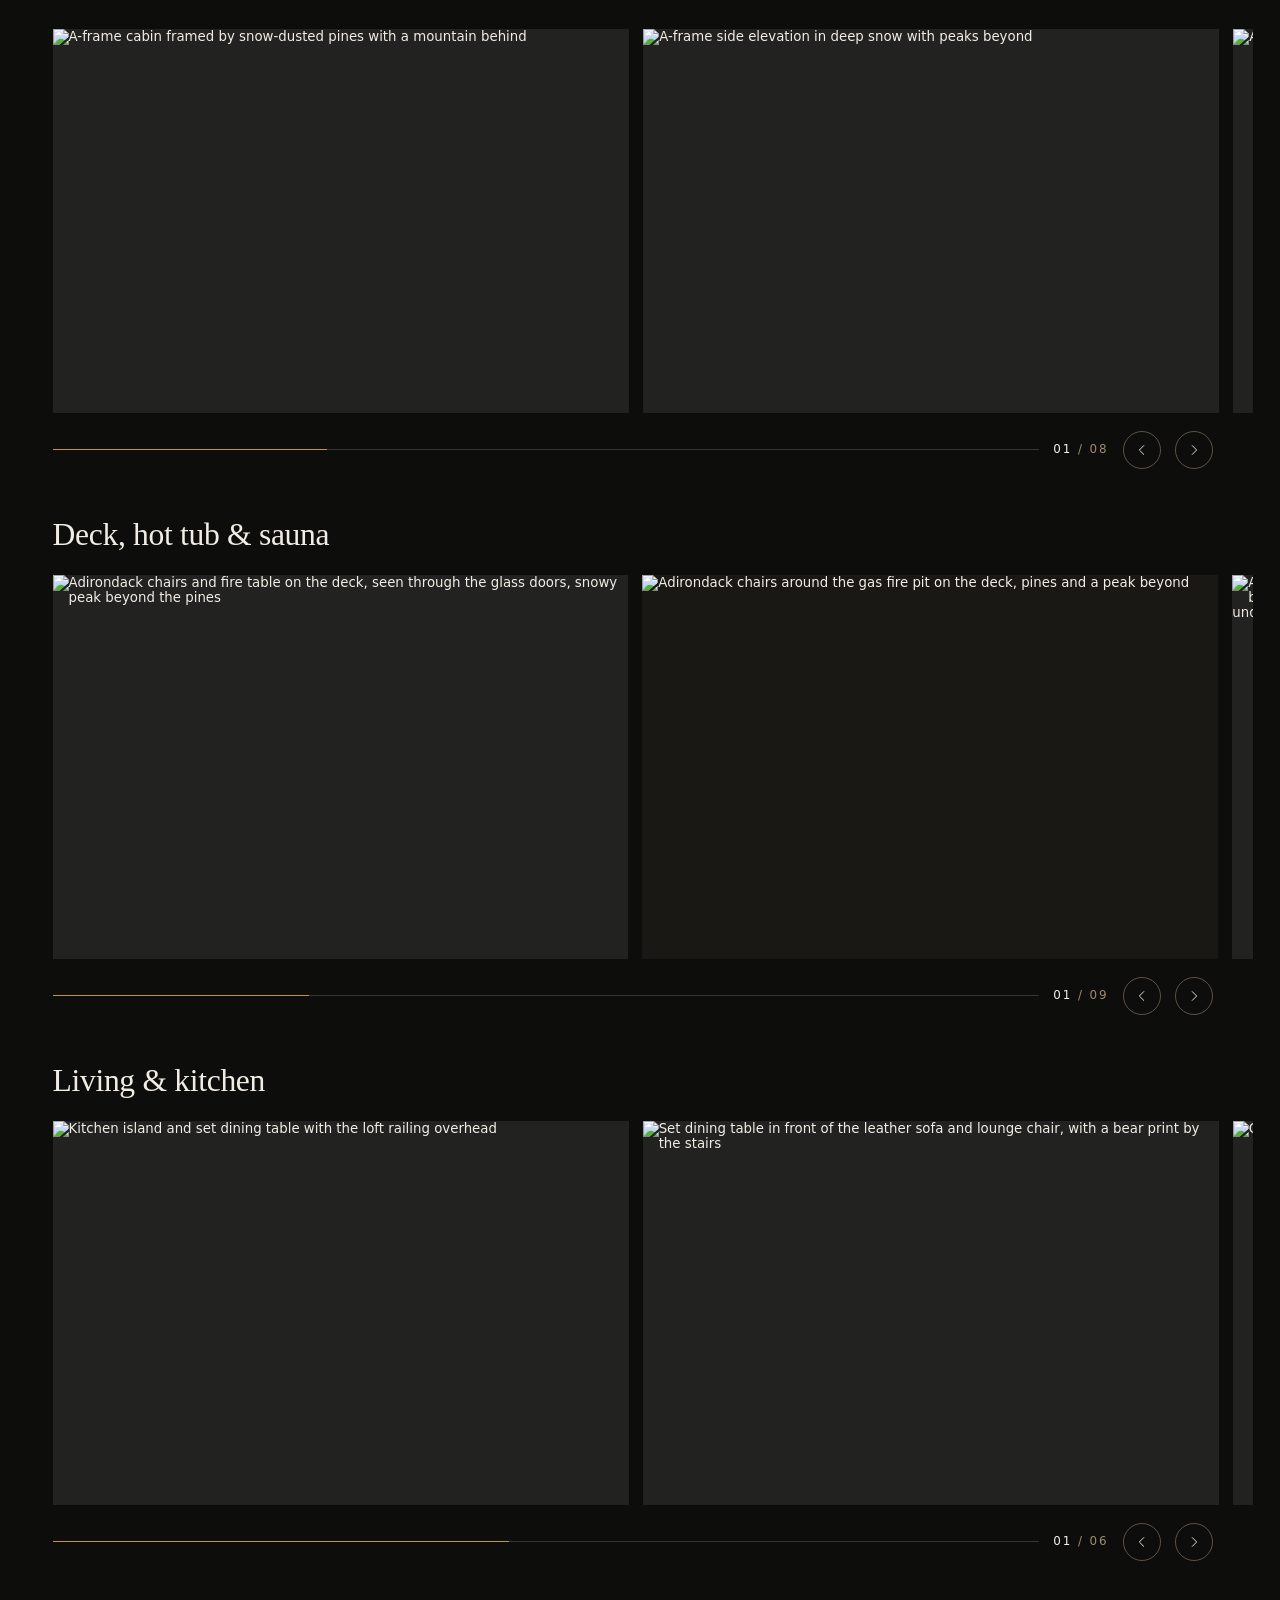
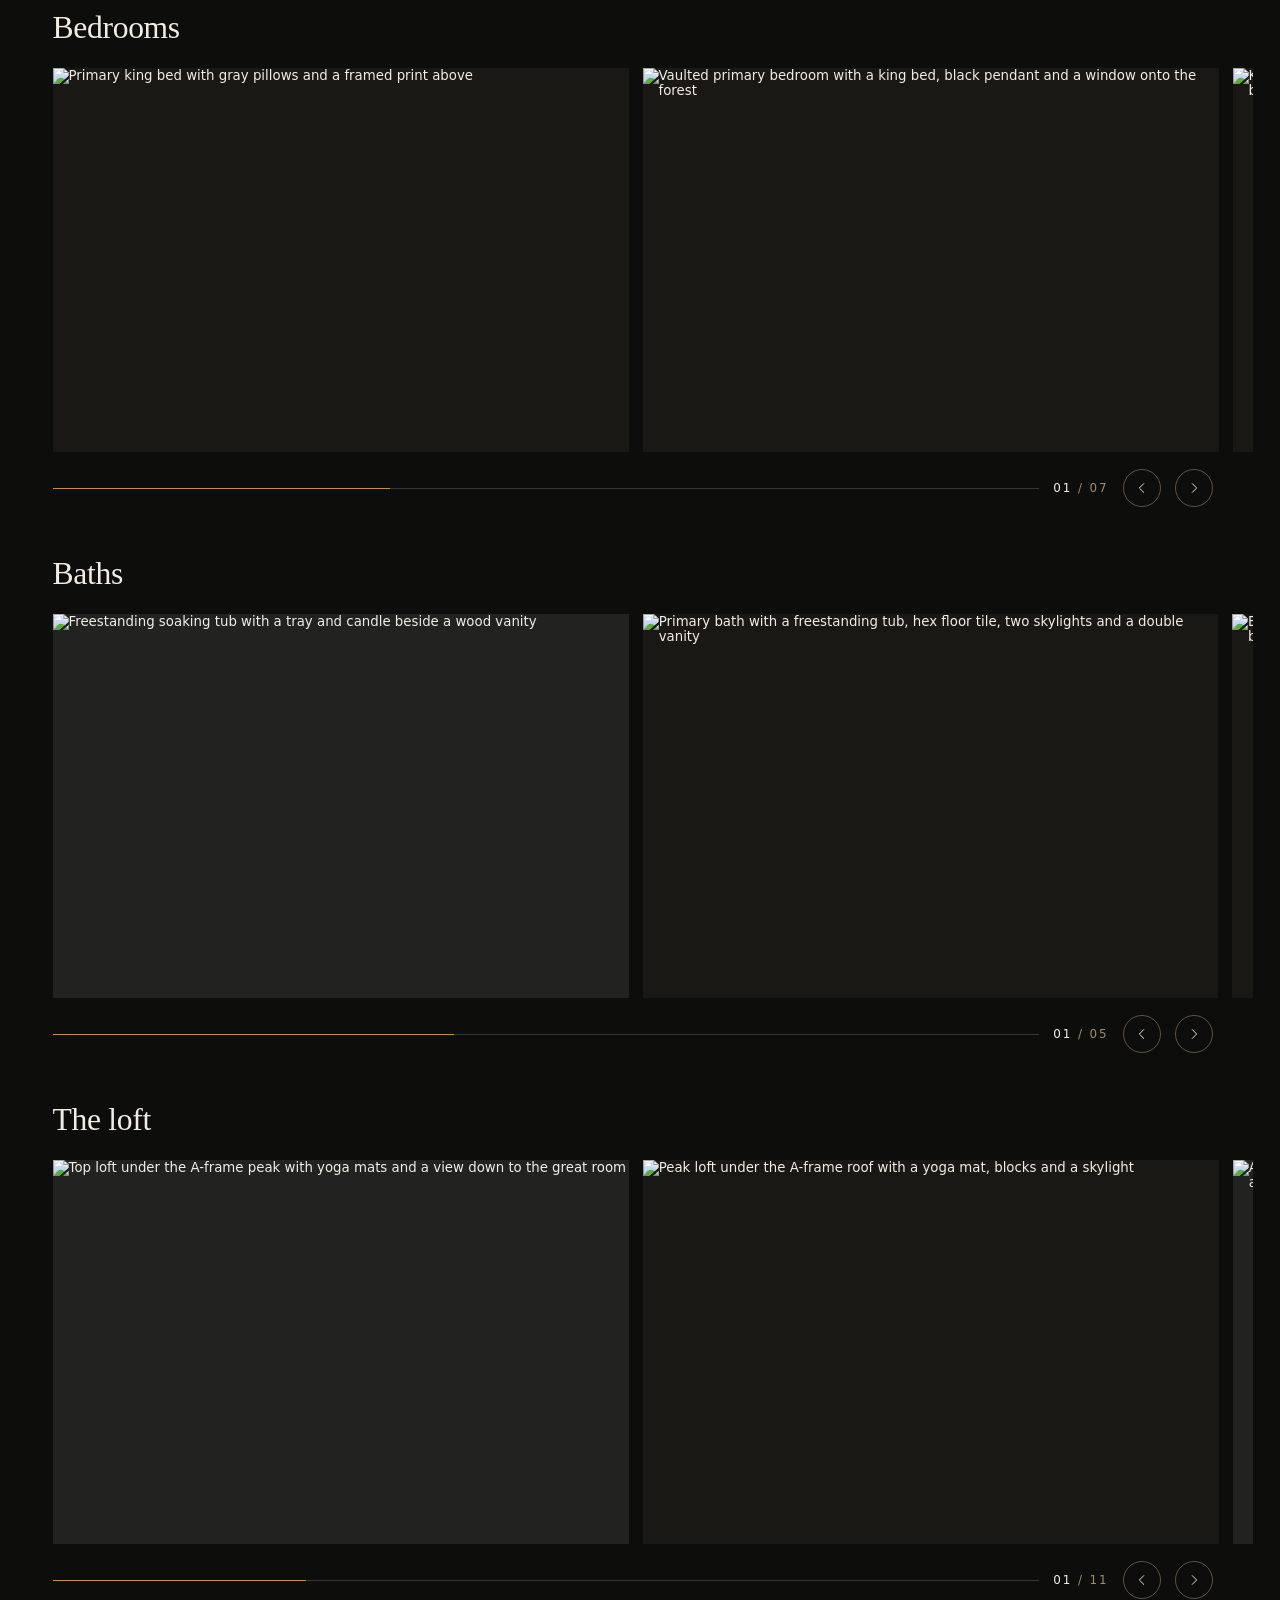
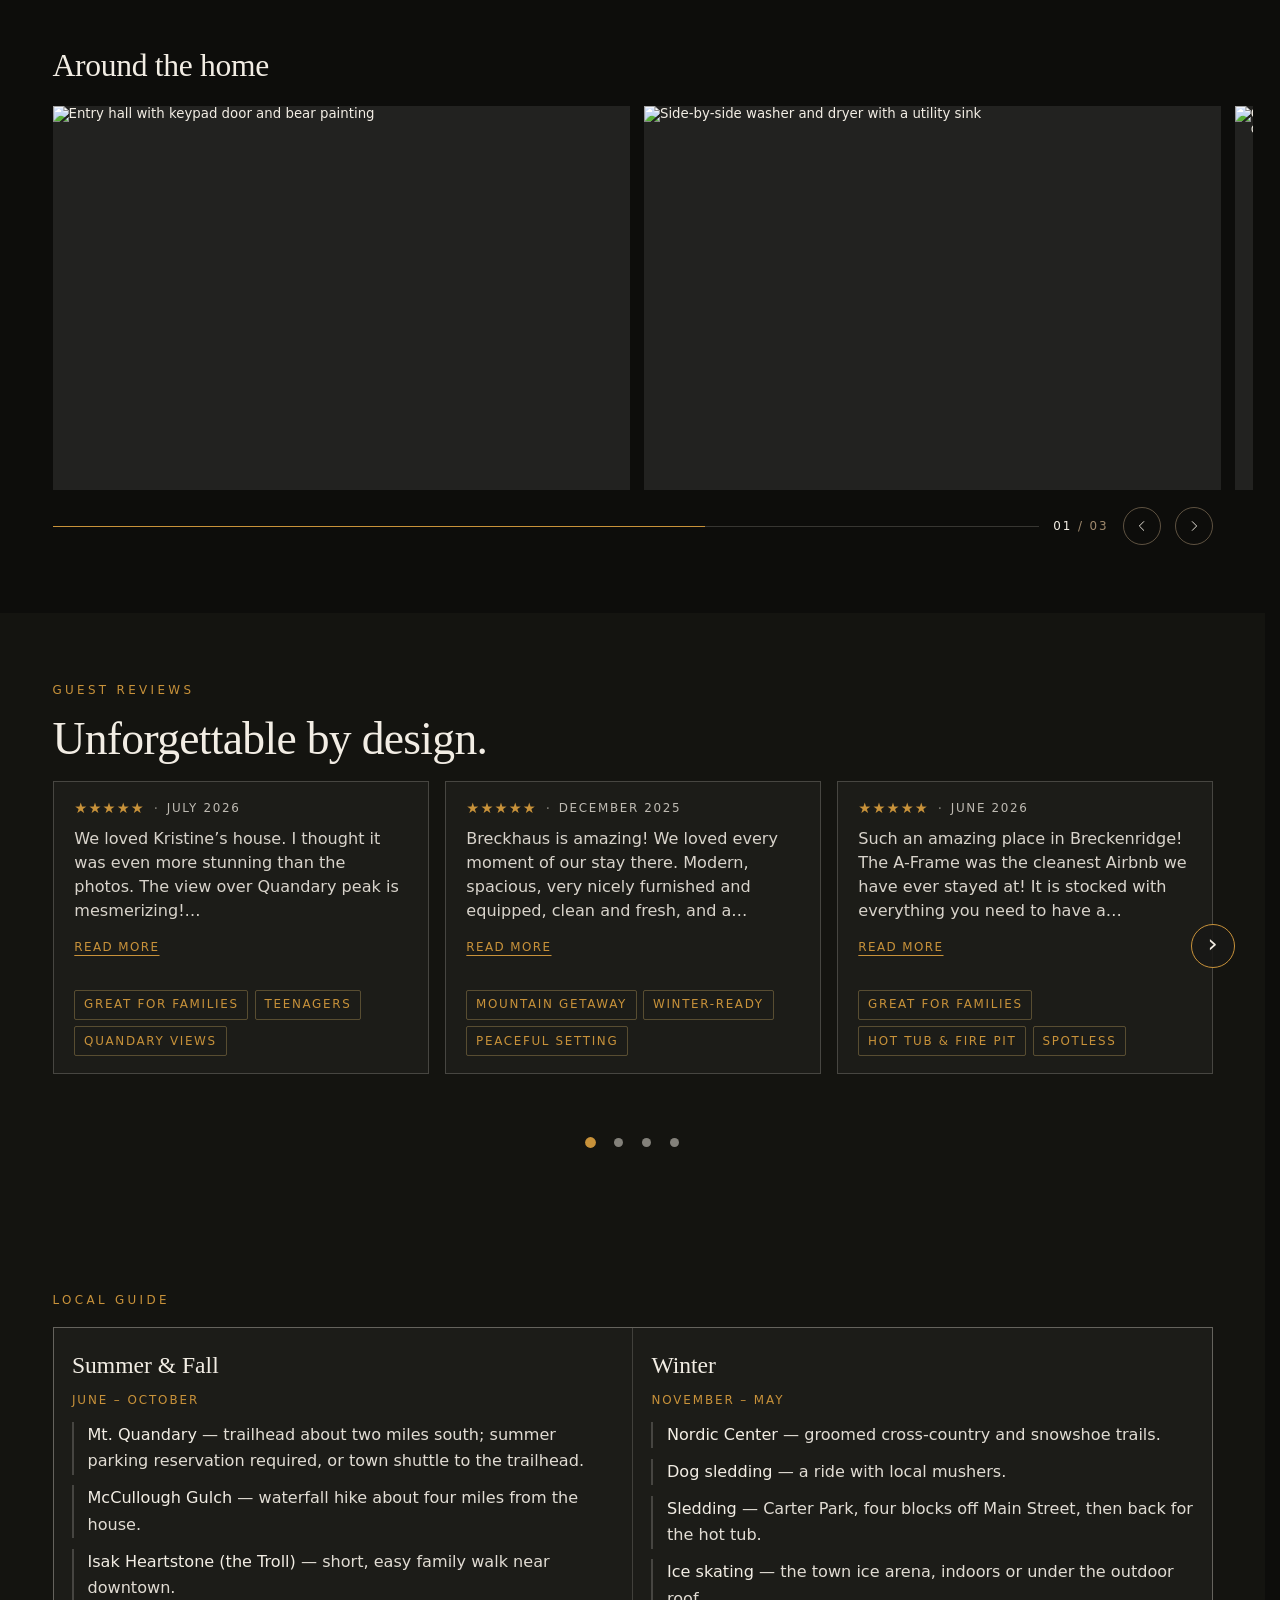
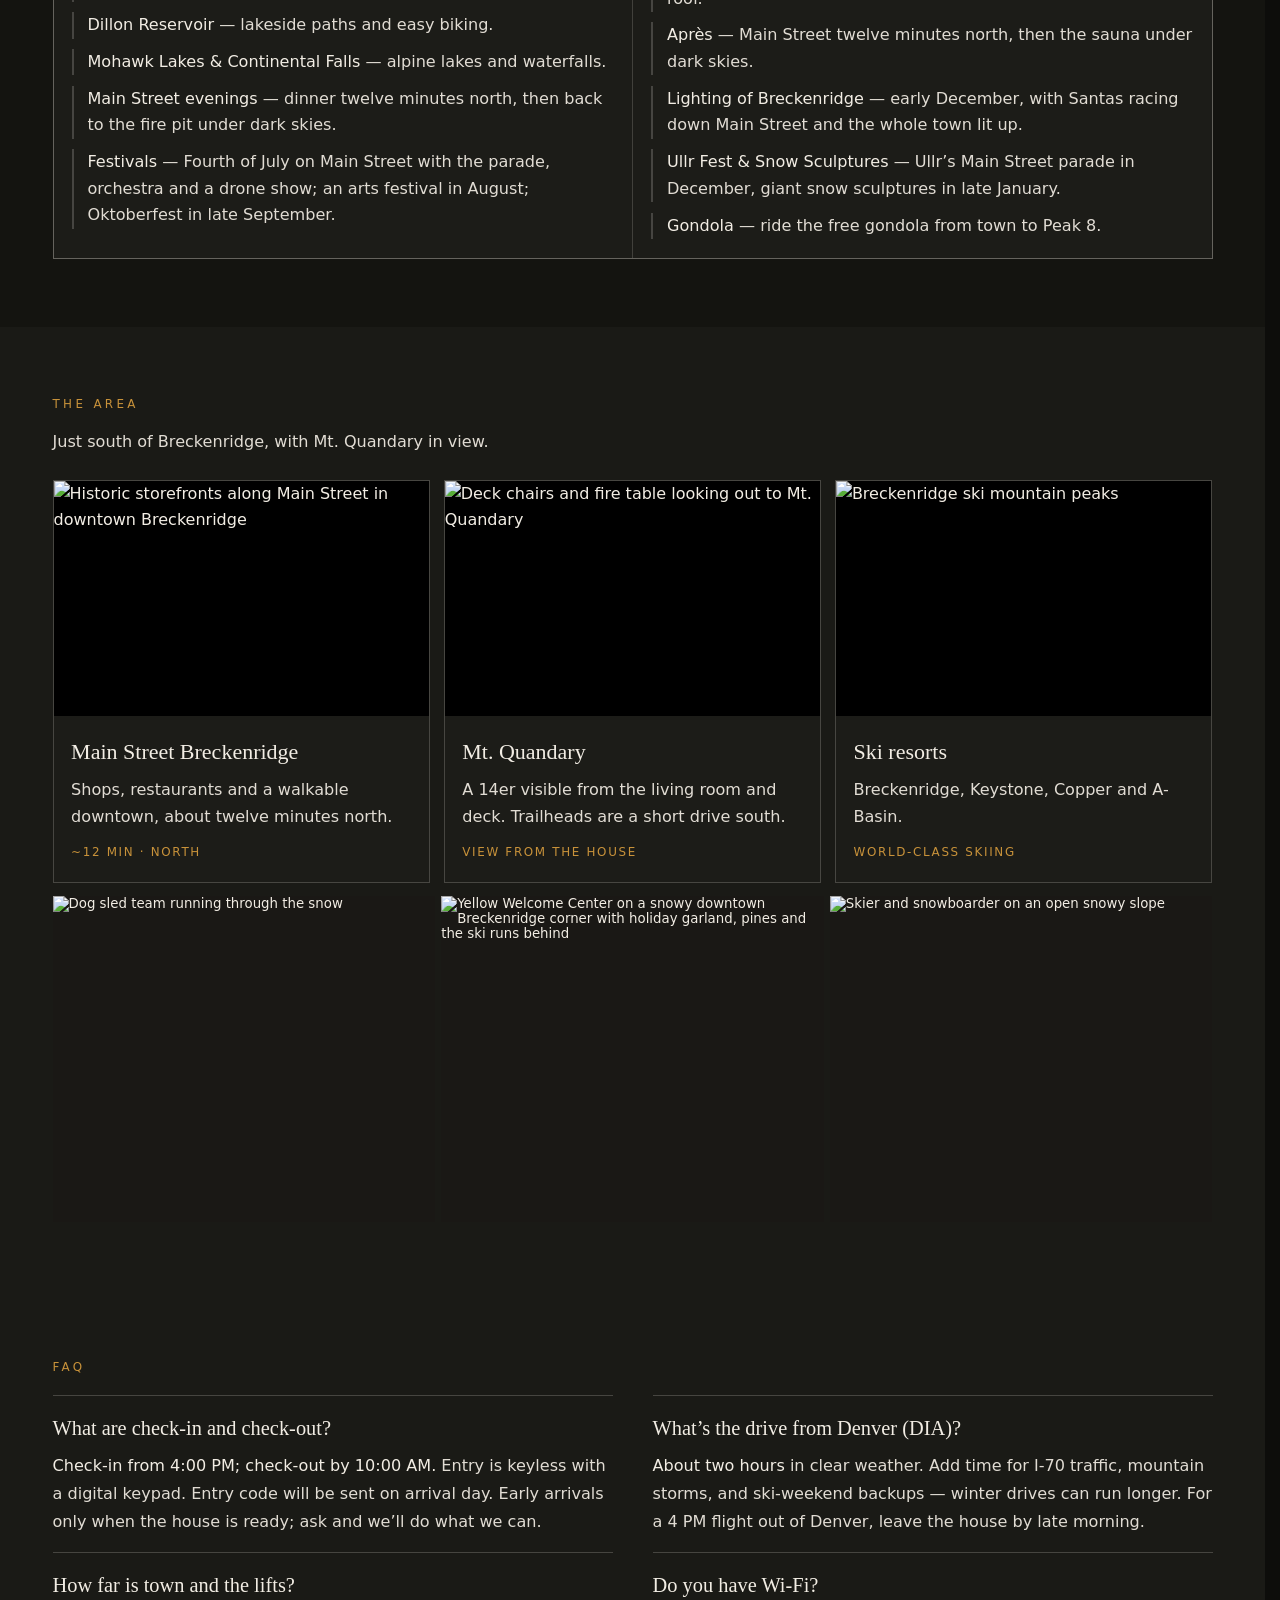
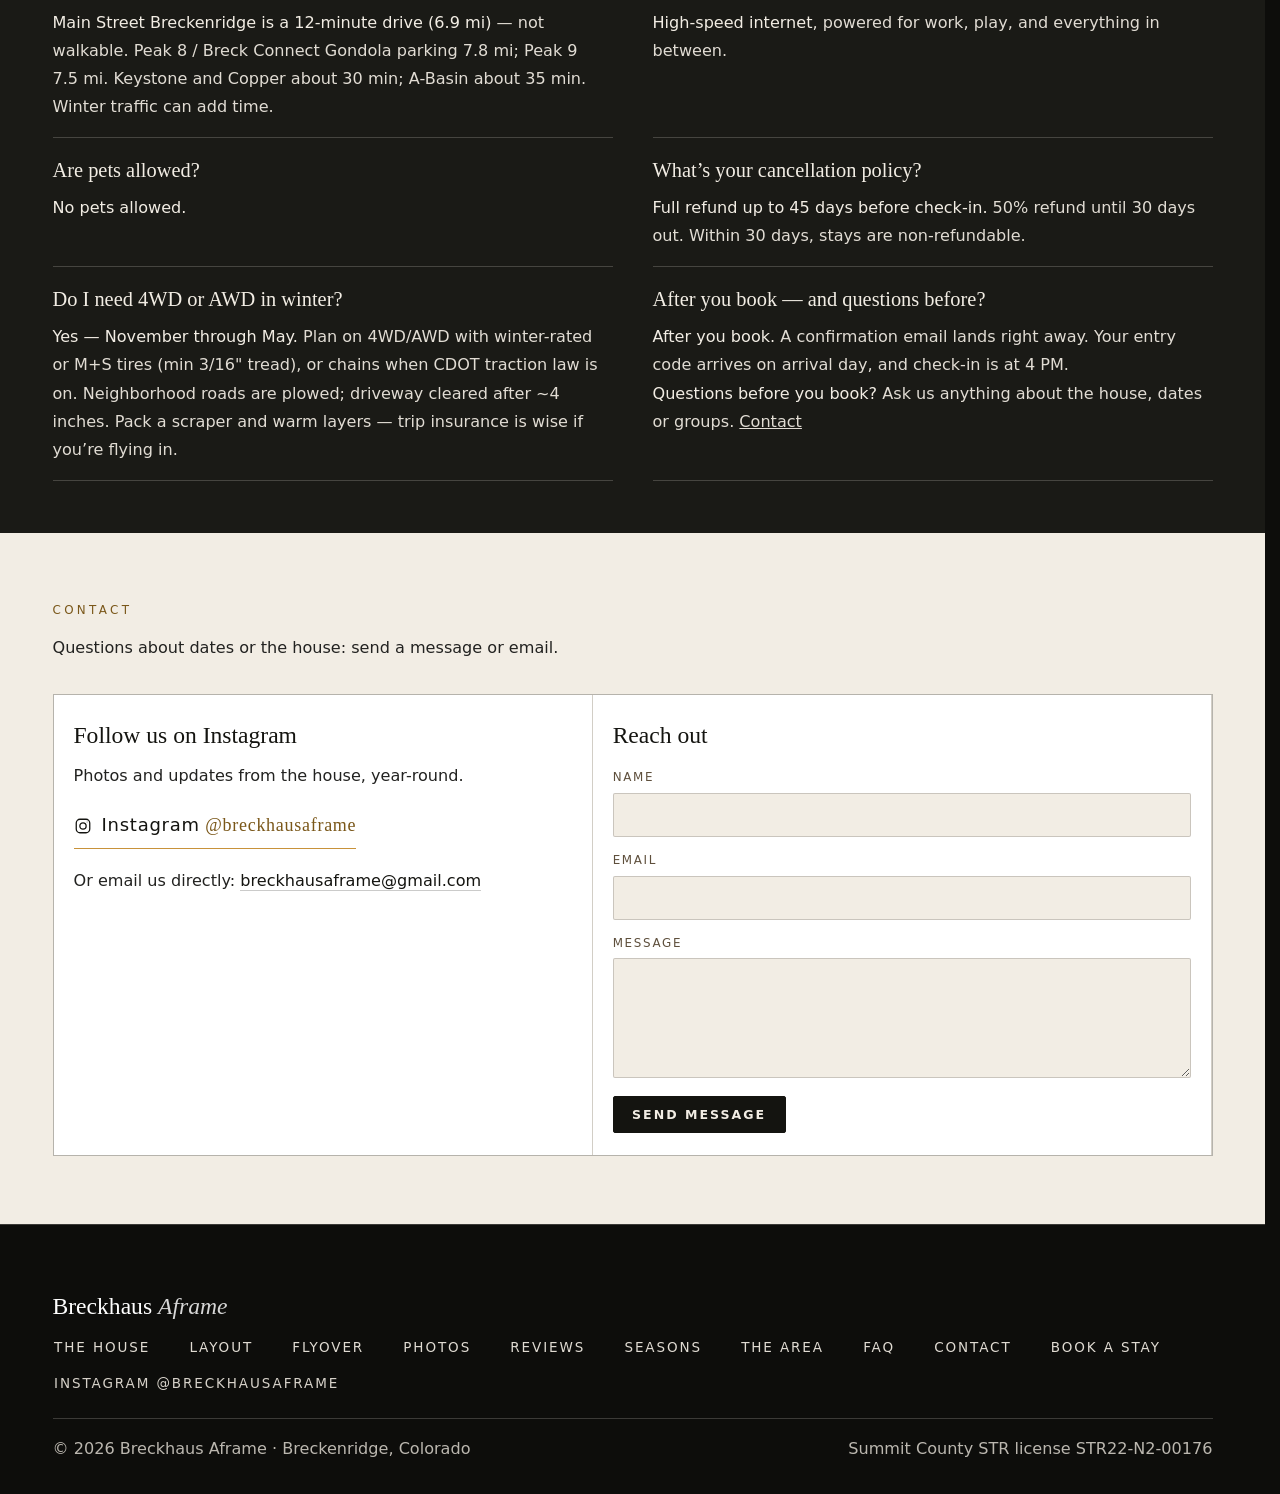
==== commit cd0e8756: "Close all floating dropdowns on outside click or touch Add a shared pointerdown dismiss listener for" ====
--- a/live-assets/index.html
+++ b/live-assets/index.html
@@ -2845,42 +2845,15 @@
         </div>
 
         <div class="around" data-carryover="v1" aria-label="The area photos">
-          <div class="mosaic bh-area-mosaic">
-          <button data-slot="around-04-skiing" class="shot s4" type="button" data-full="img/area-skier.jpg?v=area1" data-cap="Skiing">
-            <img src="img/area-skier.jpg?v=area1" alt="Skier carving powder above a mountain valley" width="720" height="479" loading="eager" decoding="async" />
-            <span class="lbl">Skiing</span>
-          </button>
-          <button data-slot="around-09-snowboarding" class="shot s4" type="button" data-full="img/around-ski-snowboard.jpg?v=bc1" data-cap="Snowboarding">
-            <img src="img/around-ski-snowboard.jpg?v=bc1" alt="Skier and snowboarder on an open snowy slope" width="1440" height="960" loading="eager" decoding="async" />
-            <span class="lbl">Snowboarding</span>
-          </button>
-          <button data-slot="around-02-dog-sledding" class="shot s4" type="button" data-full="img/around-dog-sledding.jpg?v=area6" data-cap="Dog sledding">
-            <img src="img/around-dog-sledding.jpg?v=area6" alt="Dog sled team running through the snow" width="1439" height="960" loading="eager" decoding="async" />
-            <span class="lbl">Dog sledding</span>
-          </button>
-          <button data-slot="around-06-snow-sculpture" class="shot s4" type="button" data-full="img/area-snow-sculpture.jpg?v=area1" data-cap="International Snow Sculpture Championships">
-            <img src="img/area-snow-sculpture.jpg?v=area1" alt="Night snow sculpture of a horned figure with a dog" width="720" height="613" loading="eager" decoding="async" />
-            <span class="lbl">International Snow Sculpture Championships</span>
-          </button>
-          <button data-slot="around-07-troll" class="shot s4" type="button" data-full="img/area-troll.jpg?v=area1" data-cap="Isak the troll">
-            <img src="img/area-troll.jpg?v=area1" alt="Wooden troll sculpture in the forest near Breckenridge" width="720" height="479" loading="eager" decoding="async" />
-            <span class="lbl">Isak the troll</span>
-          </button>
-          <button data-slot="around-08-cyclists" class="shot s4" type="button" data-full="img/area-cyclists.jpg?v=area1" data-cap="Biking">
-            <img src="img/area-cyclists.jpg?v=area1" alt="Four cyclists on a paved mountain trail" width="720" height="479" loading="eager" decoding="async" />
-            <span class="lbl">Biking</span>
-          </button>
-          <button data-slot="around-10-hiking" class="shot s4" type="button" data-full="img/area-hike-aspens.png?v=area7" data-cap="hiking">
-            <img src="img/area-hike-aspens.png?v=area7" alt="Family hiking a ridge above fall aspens" width="333" height="220" loading="eager" decoding="async" />
-            <span class="lbl">hiking</span>
-          </button>
-          <button data-slot="around-11-sleigh" class="shot s4" type="button" data-full="img/area-sleigh.jpg?v=area7" data-cap="horse-drawn sleigh">
-            <img src="img/area-sleigh.jpg?v=area7" alt="Two horses pulling a red sleigh through the snow" width="877" height="658" loading="eager" decoding="async" />
-            <span class="lbl">horse-drawn sleigh</span>
-          </button>
-          <button data-slot="around-12-tubing" class="shot s4" type="button" data-full="img/area-tubing.jpg?v=area7" data-cap="sledding hill">
-            <img src="img/area-tubing.jpg?v=area7" alt="Two people tubing on a snowy hill above town" width="1024" height="683" loading="eager" decoding="async" />
-            <span class="lbl">sledding hill</span>
+          <div class="mosaic">
+          <button data-slot="around-02-dog-sledding" class="shot s4" type="button" data-full="img/around-dog-sledding.jpg?v=bc1fix83" data-cap="Dog sledding near Breckenridge">
+            <img src="img/around-dog-sledding.jpg?v=bc1fix83" alt="Dog sled team running through the snow" width="1439" height="960" loading="eager" decoding="sync" fetchpriority="low" />
+          </button>
+          <button data-slot="around-03-downtown-night" class="shot s4" type="button" data-full="img/around-downtown-welcome.jpg?v=i46fix83" data-cap="Downtown Breckenridge in winter">
+            <img src="img/around-downtown-welcome.jpg?v=i46fix83" alt="Yellow Welcome Center on a snowy downtown Breckenridge corner with holiday garland, pines and the ski runs behind" width="691" height="460" loading="eager" decoding="sync" fetchpriority="low" />
+          </button>
+          <button data-slot="around-04-skiing" class="shot s4" type="button" data-full="img/around-ski-snowboard.jpg?v=bc1fix83" data-cap="Skiing and snowboarding">
+            <img src="img/around-ski-snowboard.jpg?v=bc1fix83" alt="Skier and snowboarder on an open snowy slope" width="1440" height="960" loading="eager" decoding="sync" fetchpriority="low" />
           </button>
           </div>
         </div>
@@ -3332,10 +3305,22 @@
       var navMore = document.querySelector(".nav-more");
       if (navMore) {
         var closeNavMore = function () {
-          if (navMore.open) navMore.open = false;
+          if (navMore.open || navMore.hasAttribute("open")) {
+            navMore.open = false;
+            navMore.removeAttribute("open");
+          }
         };
         window.addEventListener("scroll", closeNavMore, { passive: true });
         window.addEventListener("touchmove", closeNavMore, { passive: true });
+        // Outside click/touch dismiss (pointerdown covers mouse + touch)
+        document.addEventListener("pointerdown", function (e) {
+          if (!navMore.open && !navMore.hasAttribute("open")) return;
+          if (navMore.contains(e.target)) return;
+          closeNavMore();
+        }, true);
+        document.addEventListener("keydown", function (e) {
+          if (e.key === "Escape") closeNavMore();
+        });
       }
 
       function goTop() {
@@ -3825,16 +3810,17 @@
   // card Guests row opens the same stepper (it now lives under the bar)
   gx.addEventListener('click',function(ev){if(ev.isTrusted&&gp.classList.contains('open')&&mq.matches)bar.scrollIntoView({block:'center',behavior:'smooth'});});
   document.addEventListener('keydown',function(ev){if(ev.key==='Escape'){if(isOpen())close(1);else if(gp.classList.contains('open')){closeG();gb.focus();}}});
-  document.addEventListener('click',function(ev){var t=ev.target;
+  /* pointerdown covers mouse + touch; composedPath survives day-cell rebuild on pick (item79). */
+  document.addEventListener('pointerdown',function(ev){var t=ev.target;
     var path=(ev.composedPath&&ev.composedPath())||[];
-    var inPop=path.indexOf(pop)>=0||(t&&pop.contains(t));
-    var inDb=path.indexOf(db)>=0||(t&&db.contains(t));
-    var inGp=path.indexOf(gp)>=0||(t&&gp.contains(t));
-    var inGb=path.indexOf(gb)>=0||(t&&gb.contains(t));
-    var inGx=path.indexOf(gx)>=0||(t&&gx.contains(t));
-    /* item79: day cells are destroyed on pick; use composedPath so we don't treat the tap as outside. */
+    var inPop=path.indexOf(pop)>=0||(t&&pop.contains&&pop.contains(t));
+    var inDb=path.indexOf(db)>=0||(t&&db.contains&&db.contains(t));
+    var inGp=path.indexOf(gp)>=0||(t&&gp.contains&&gp.contains(t));
+    var inGb=path.indexOf(gb)>=0||(t&&gb.contains&&gb.contains(t));
+    var inGx=path.indexOf(gx)>=0||(t&&gx.contains&&gx.contains(t));
     if(isOpen()&&!inPop&&!inDb)close(0);
-    if(gp.classList.contains('open')&&!inGp&&!inGb&&!inGx)closeG();});
+    if(gp.classList.contains('open')&&!inGp&&!inGb&&!inGx)closeG();
+  },true);
   sync();
 })();
 </script>
@@ -4442,5 +4428,83 @@
 <!-- item83 2026-11-05: loft-looking-west + #area thumbs eager+dimensions (carousel/area blank/broken mitigation). No booking/Hospitable changes. -->
 
 <!-- item84+85+85b+86 2026-11-05: header Reserve; sticky removed; gallery ease; mobile parent close always visible -->
+<script id="bh-dropdown-outside-dismiss-v1">
+(function () {
+  function inEl(e, el) {
+    if (!el) return false;
+    try {
+      var p = e.composedPath && e.composedPath();
+      if (p && p.length) return p.indexOf(el) >= 0;
+    } catch (err) {}
+    var t = e.target;
+    return !!(t && (t === el || (el.contains && el.contains(t))));
+  }
+  function closeWx() {
+    var r = document.getElementById("bh-wx");
+    if (!r || !r.hasAttribute("open")) return;
+    r.removeAttribute("open");
+    var b = document.getElementById("bh-wx-trigger");
+    var p = document.getElementById("bh-wx-panel");
+    if (b) b.setAttribute("aria-expanded", "false");
+    if (p) p.hidden = true;
+  }
+  function closeEv() {
+    var r = document.getElementById("bh-ev");
+    if (!r || !r.hasAttribute("open")) return;
+    r.removeAttribute("open");
+    var b = document.getElementById("bh-ev-trigger");
+    var p = document.getElementById("bh-ev-panel");
+    if (b) b.setAttribute("aria-expanded", "false");
+    if (p) p.hidden = true;
+  }
+  function closeDetails(d) {
+    if (!d) return;
+    if (d.open || d.hasAttribute("open")) {
+      d.open = false;
+      d.removeAttribute("open");
+    }
+  }
+  function closeGuests() {
+    var gp = document.getElementById("bp67-gp");
+    if (!gp || !gp.classList.contains("open")) return;
+    gp.classList.remove("open");
+    var gx = document.getElementById("bp67-gx");
+    var gb = document.getElementById("bp69-guests");
+    if (gx) gx.setAttribute("aria-expanded", "false");
+    if (gb) gb.setAttribute("aria-expanded", "false");
+  }
+  function closeDates() {
+    var pop = document.getElementById("bp69-pop");
+    if (!pop || !pop.classList.contains("open")) return;
+    pop.classList.remove("open");
+    var scrim = document.querySelector(".bp69-scrim");
+    if (scrim) scrim.classList.remove("open");
+    document.documentElement.classList.remove("bp69-lock");
+    var db = document.getElementById("bp69-dates");
+    if (db) db.setAttribute("aria-expanded", "false");
+  }
+  function onOutside(e) {
+    var wx = document.getElementById("bh-wx");
+    var ev = document.getElementById("bh-ev");
+    var tmenu = document.getElementById("bh-tmenu");
+    var navMore = document.querySelector(".nav-more");
+    var gp = document.getElementById("bp67-gp");
+    var gx = document.getElementById("bp67-gx");
+    var gb = document.getElementById("bp69-guests");
+    var pop = document.getElementById("bp69-pop");
+    var db = document.getElementById("bp69-dates");
+    if (wx && wx.hasAttribute("open") && !inEl(e, wx)) closeWx();
+    if (ev && ev.hasAttribute("open") && !inEl(e, ev)) closeEv();
+    if (tmenu && !inEl(e, tmenu)) closeDetails(tmenu);
+    if (navMore && !inEl(e, navMore)) closeDetails(navMore);
+    document.querySelectorAll(".bh-mnav-house").forEach(function (h) {
+      if (!inEl(e, h)) closeDetails(h);
+    });
+    if (gp && gp.classList.contains("open") && !inEl(e, gp) && !inEl(e, gx) && !inEl(e, gb)) closeGuests();
+    if (pop && pop.classList.contains("open") && !inEl(e, pop) && !inEl(e, db)) closeDates();
+  }
+  document.addEventListener("pointerdown", onOutside, true);
+})();
+</script>
 </body>
 </html>
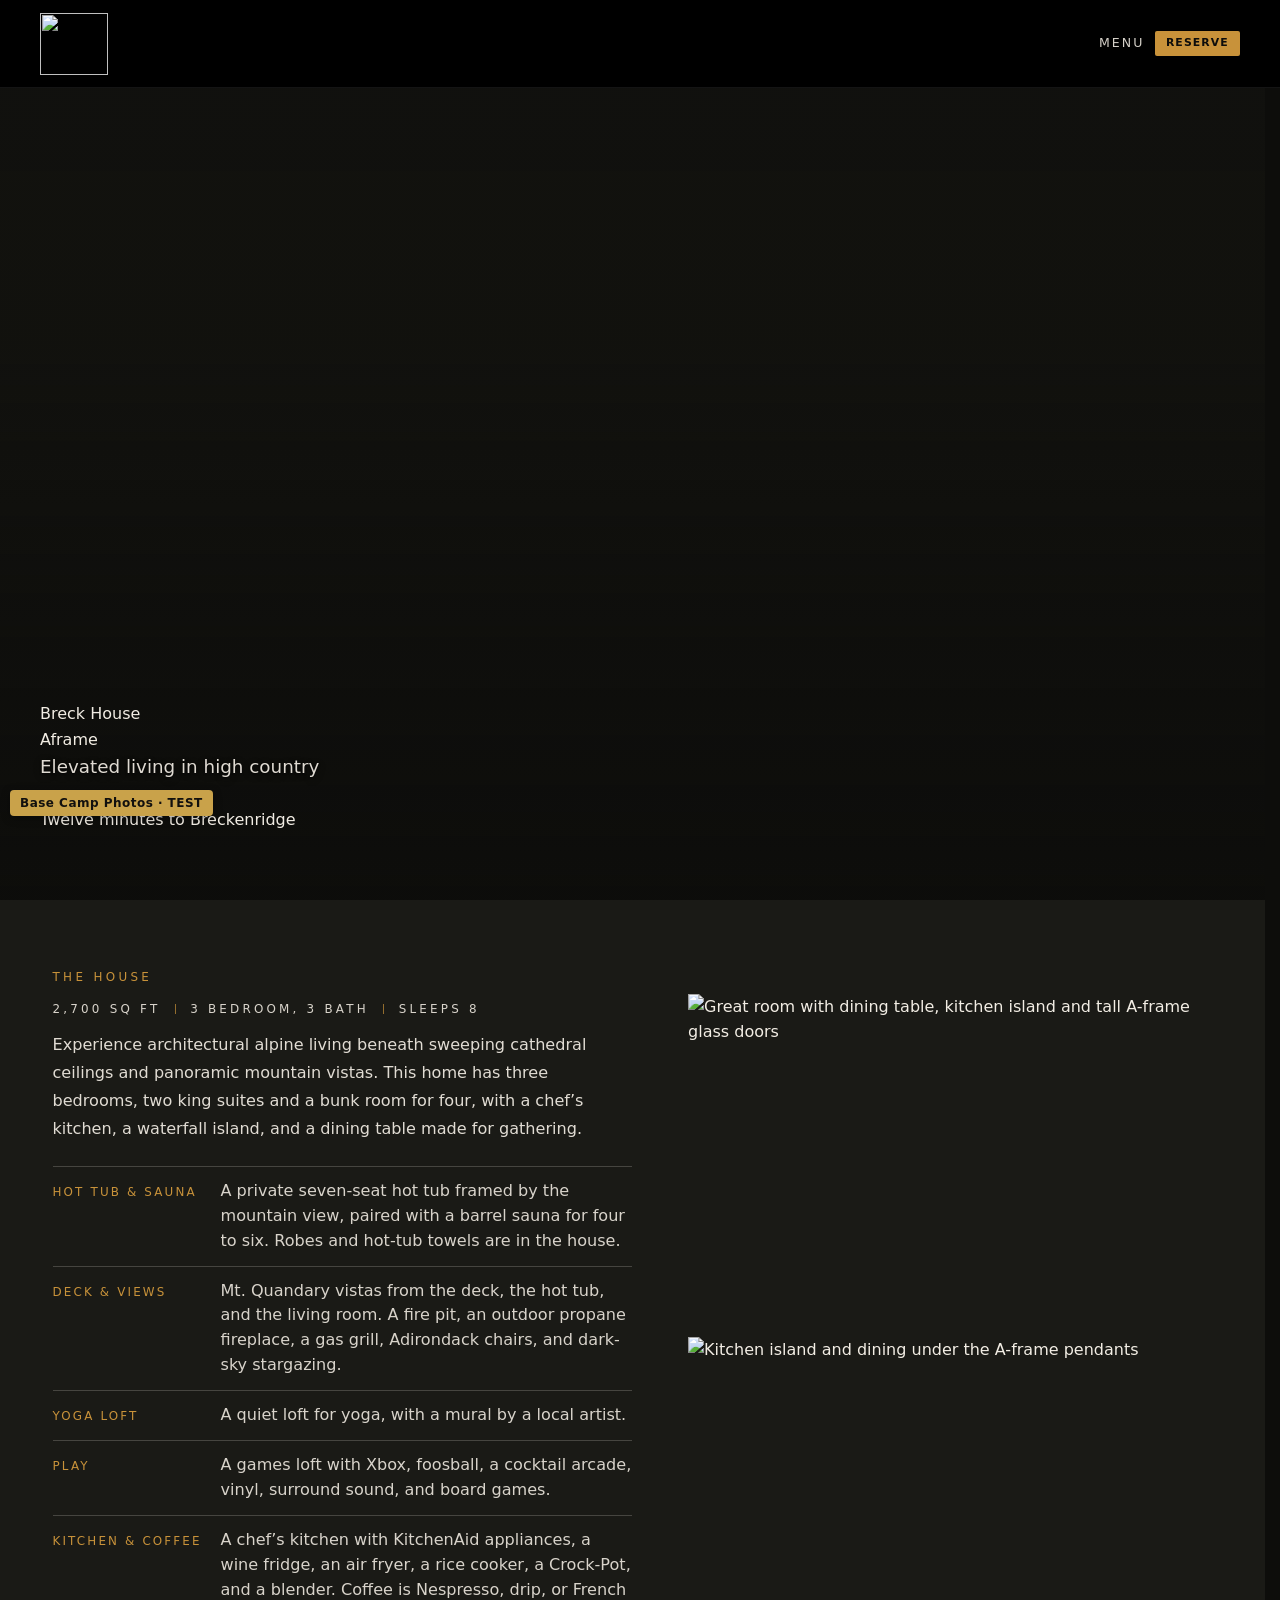
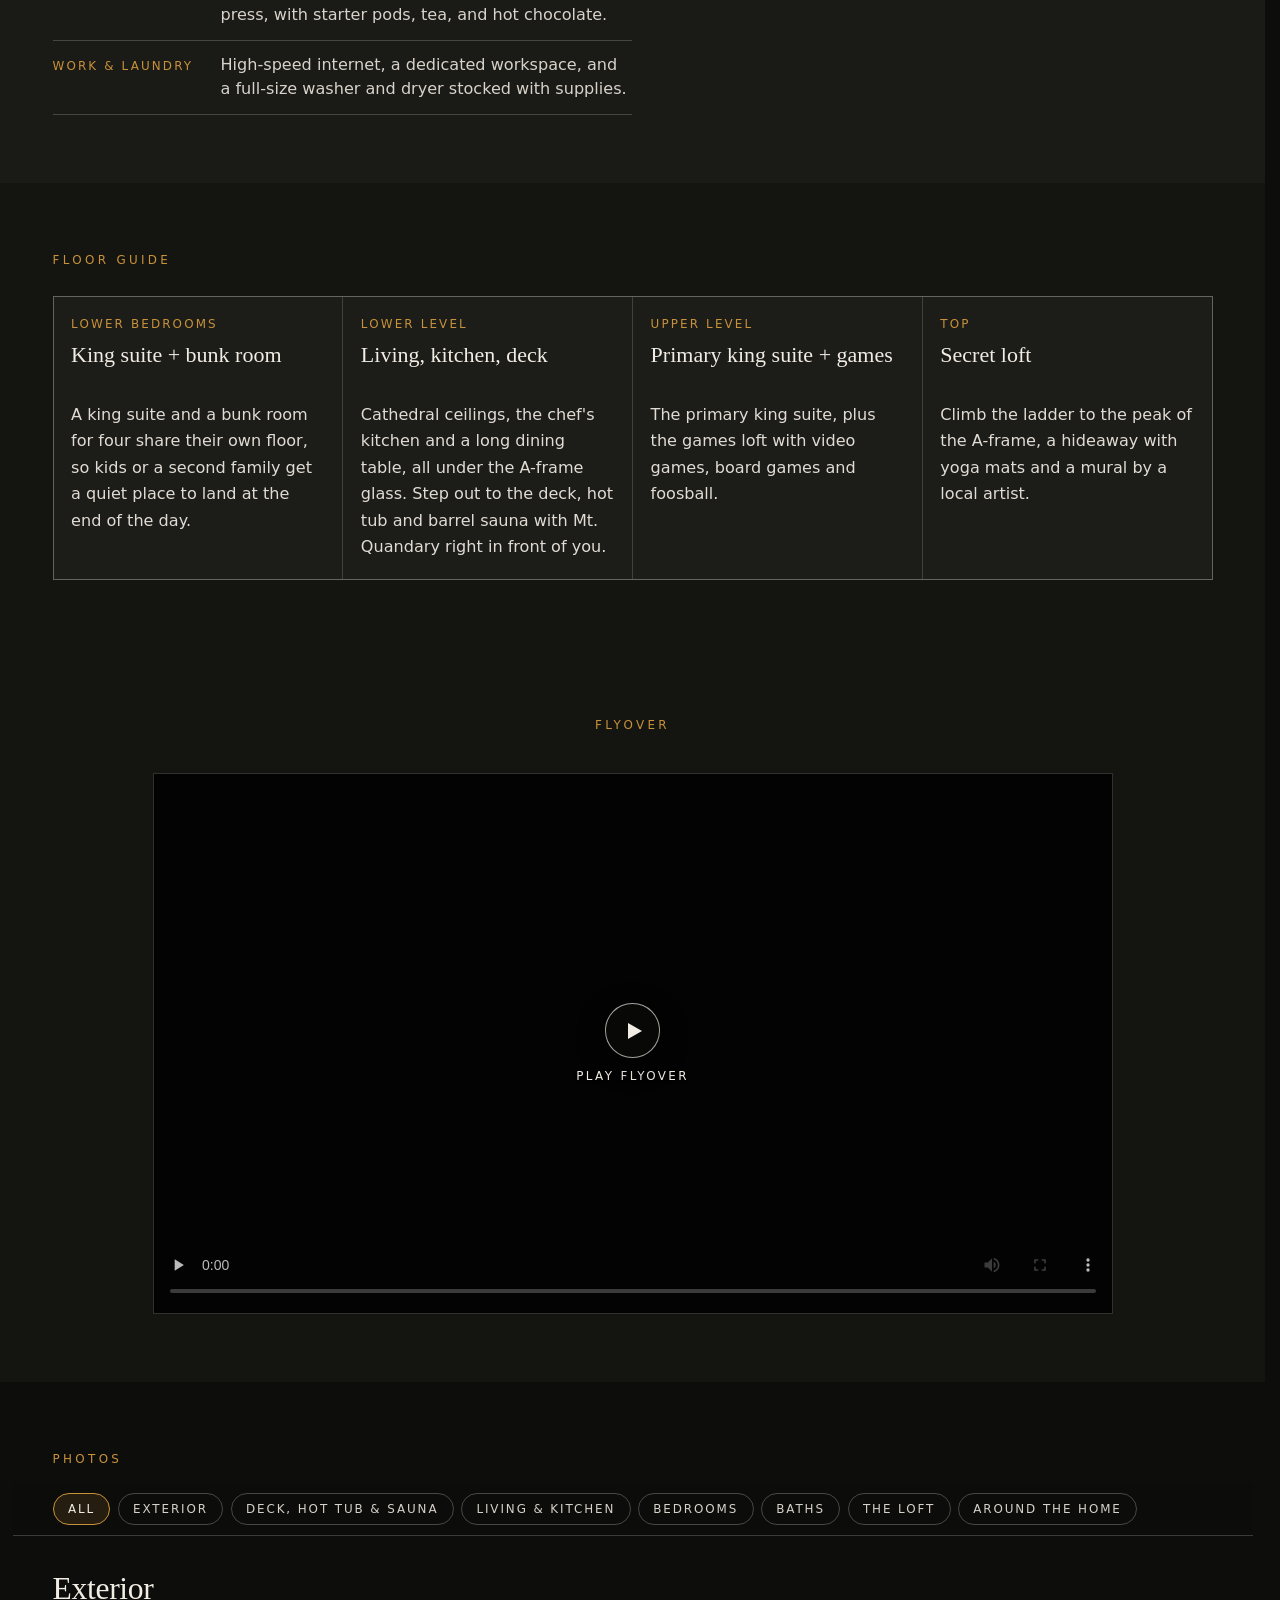
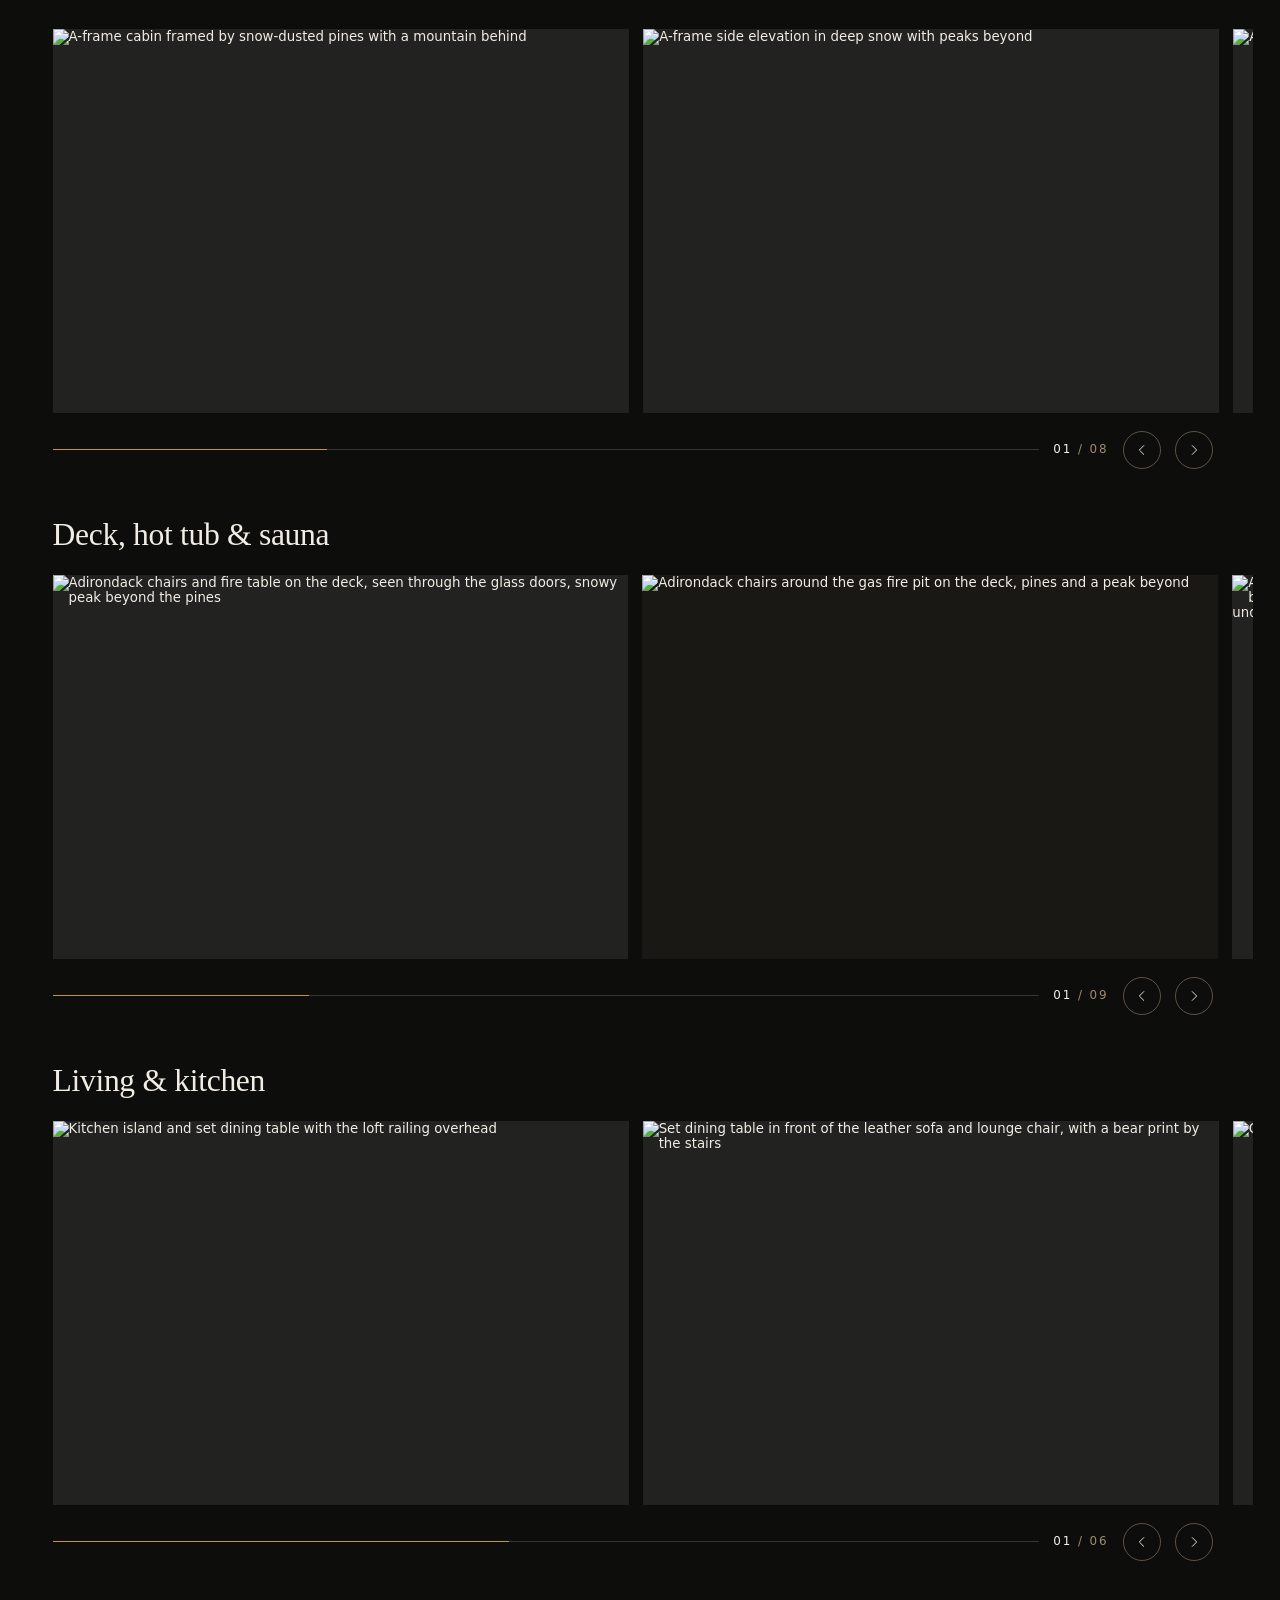
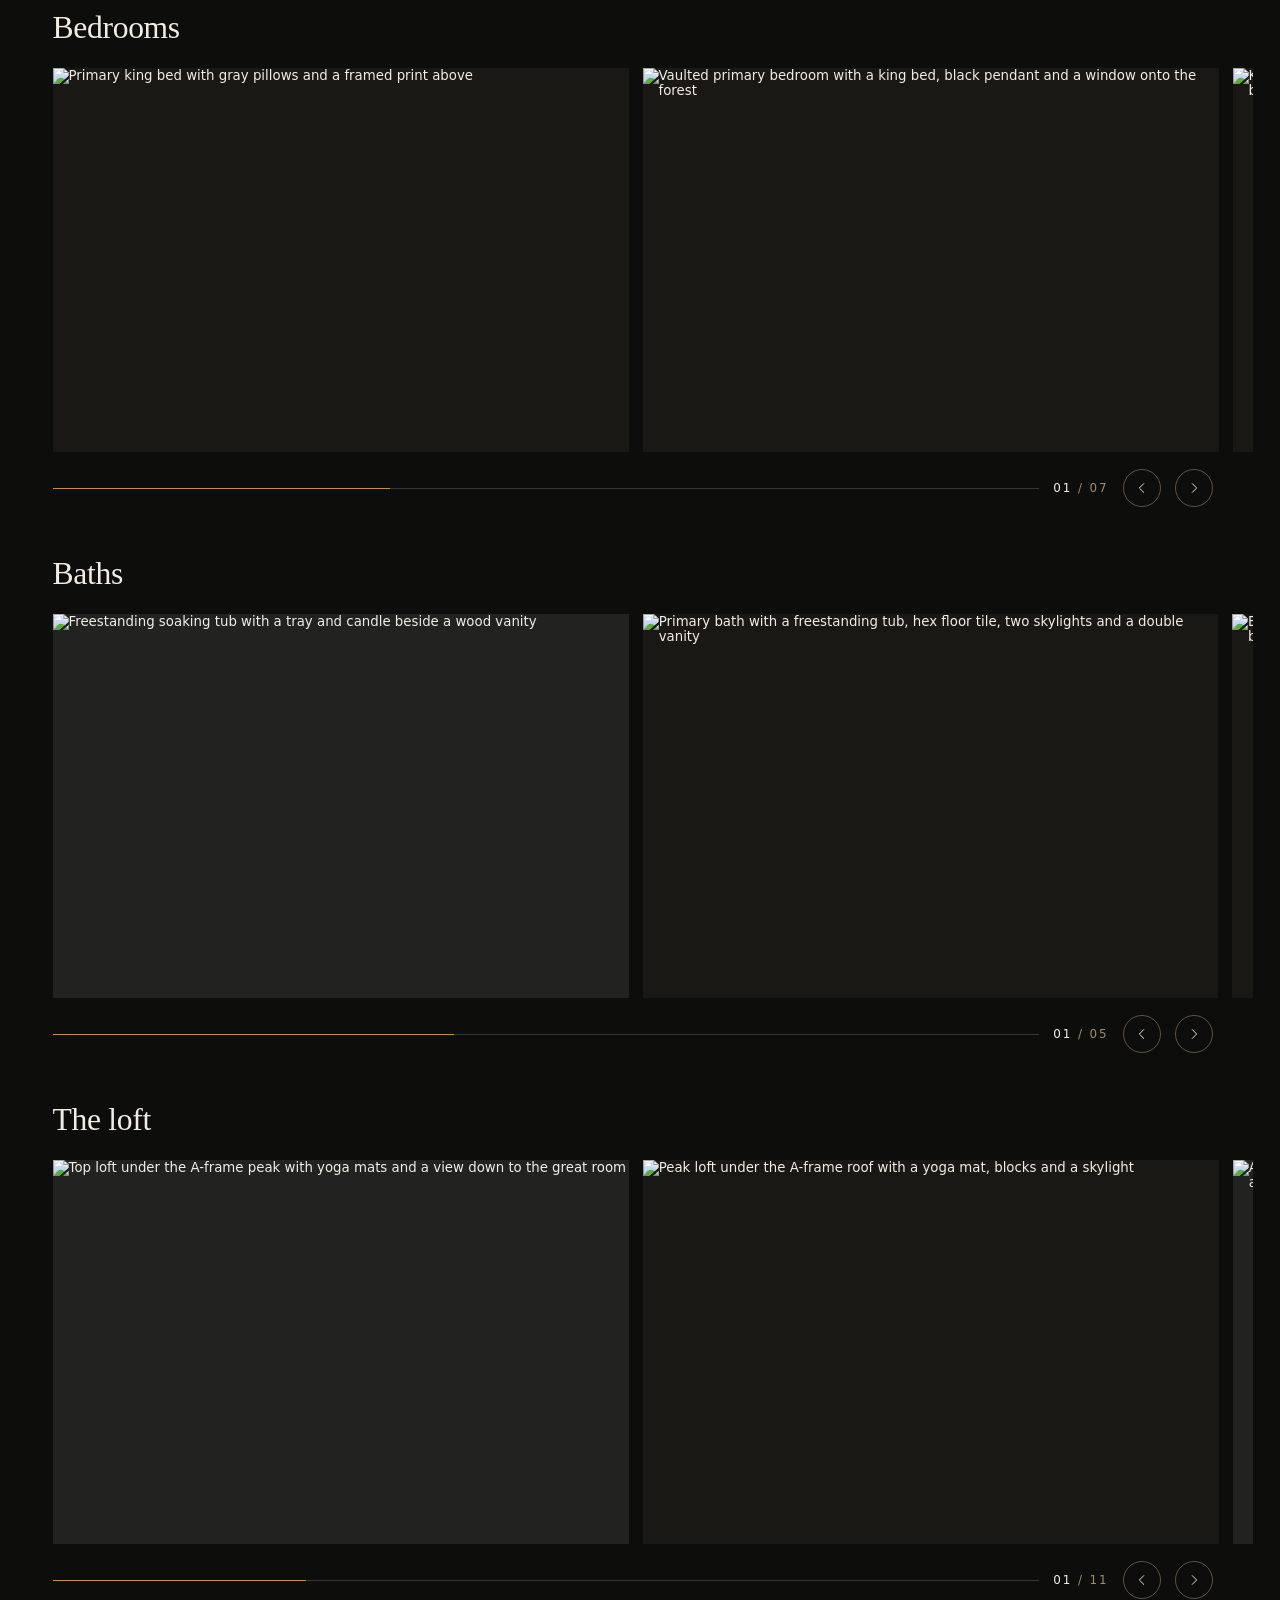
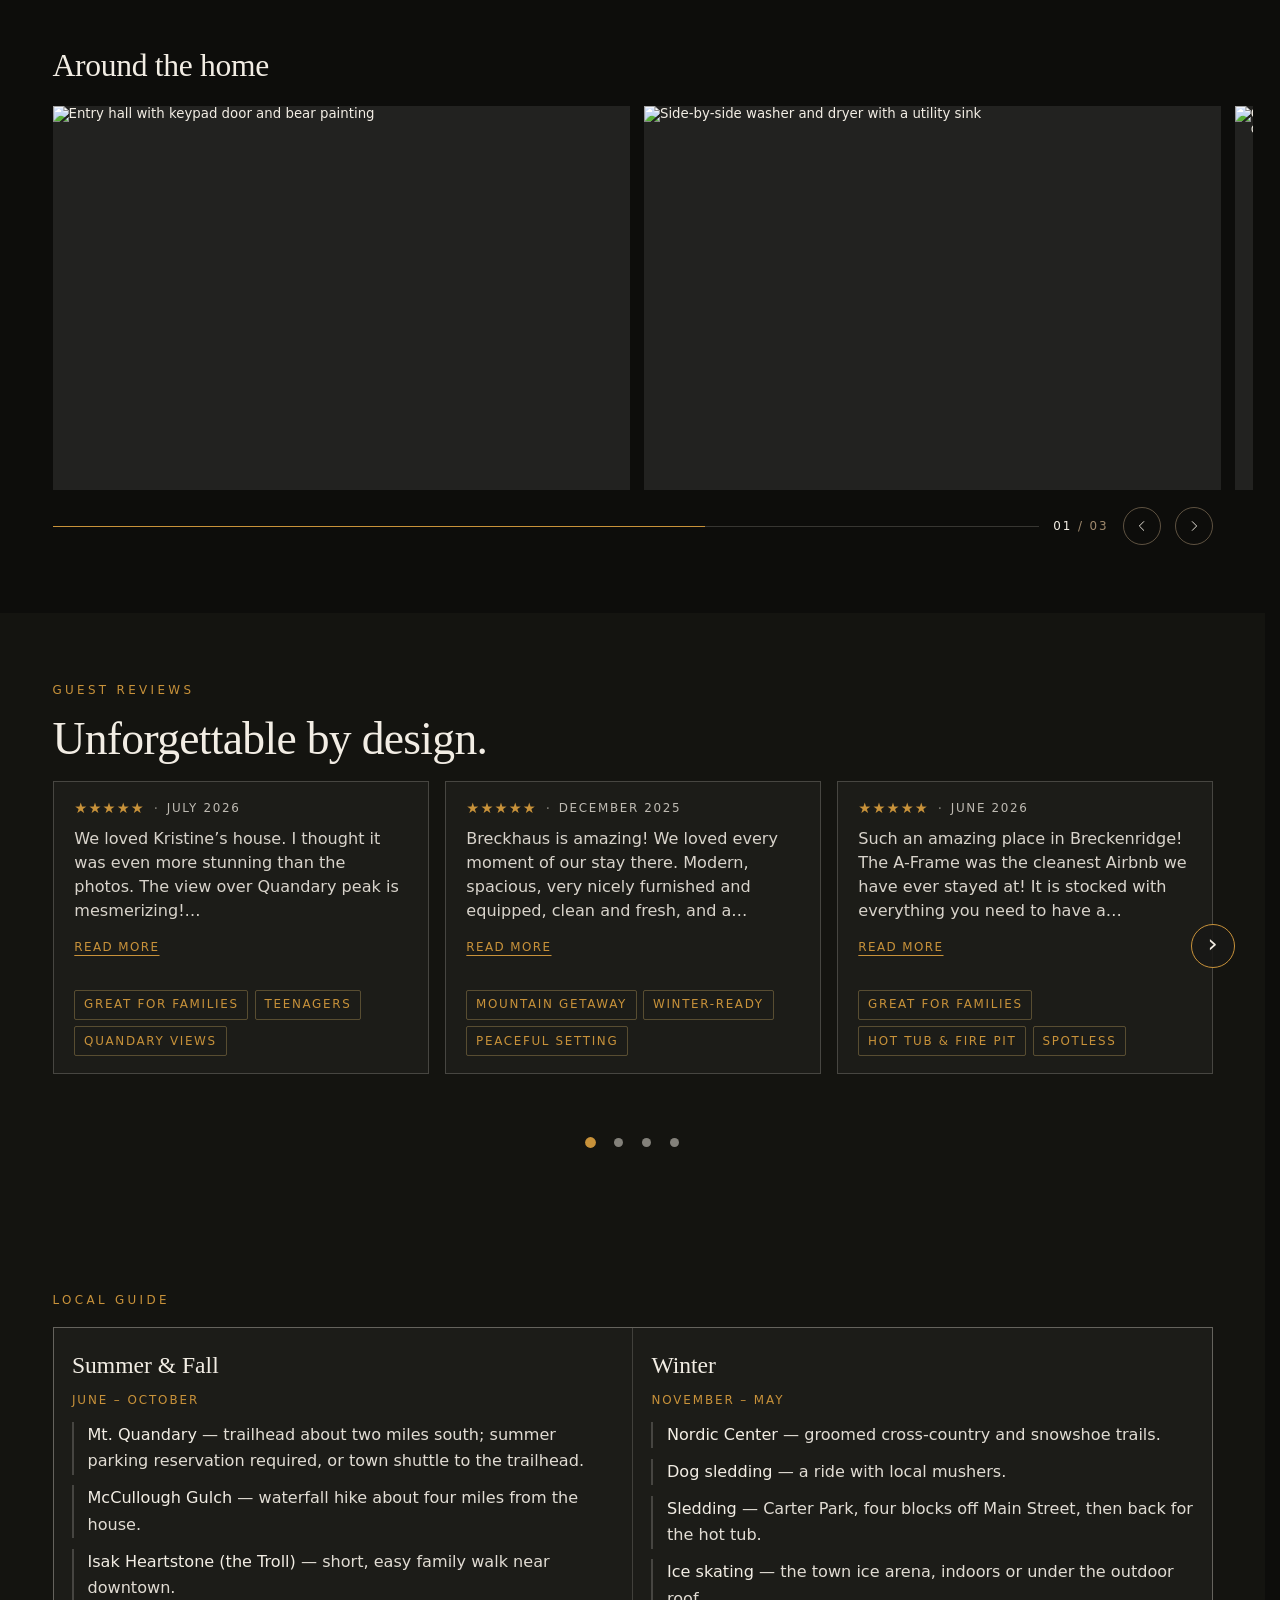
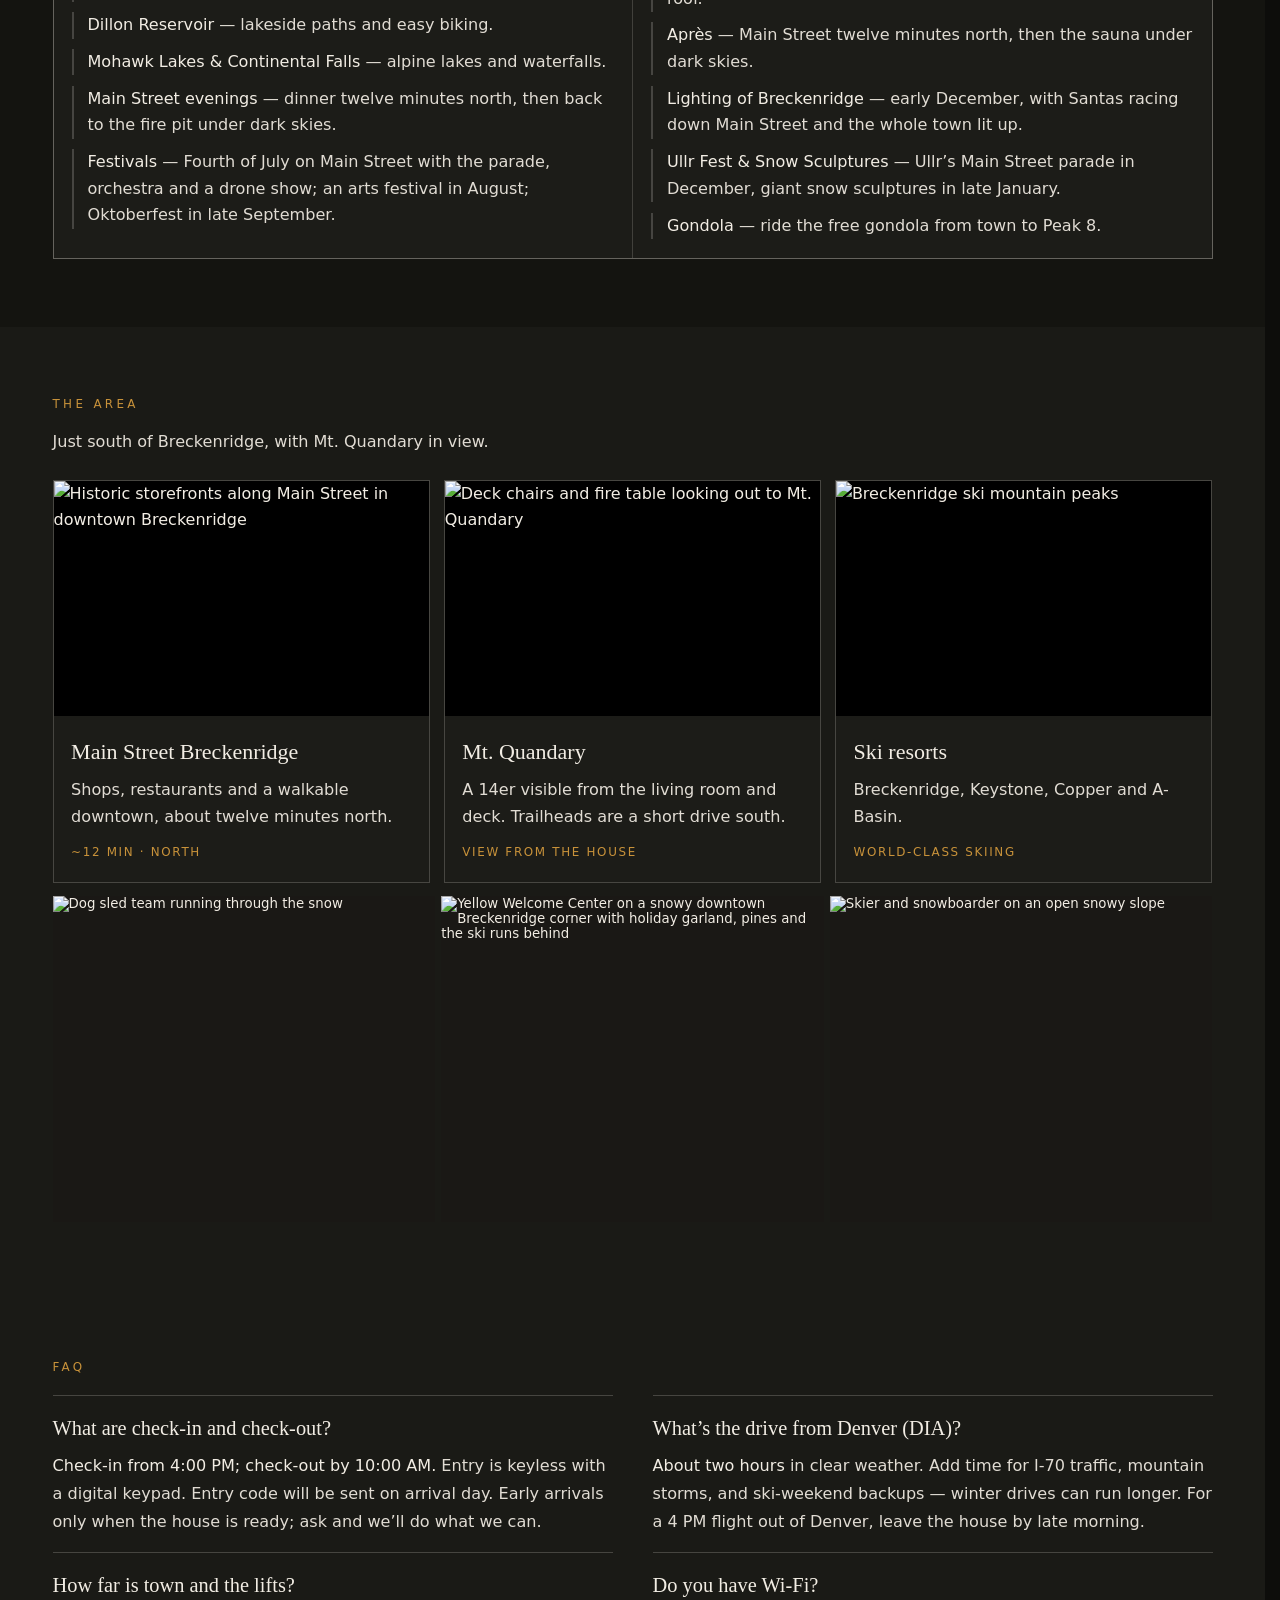
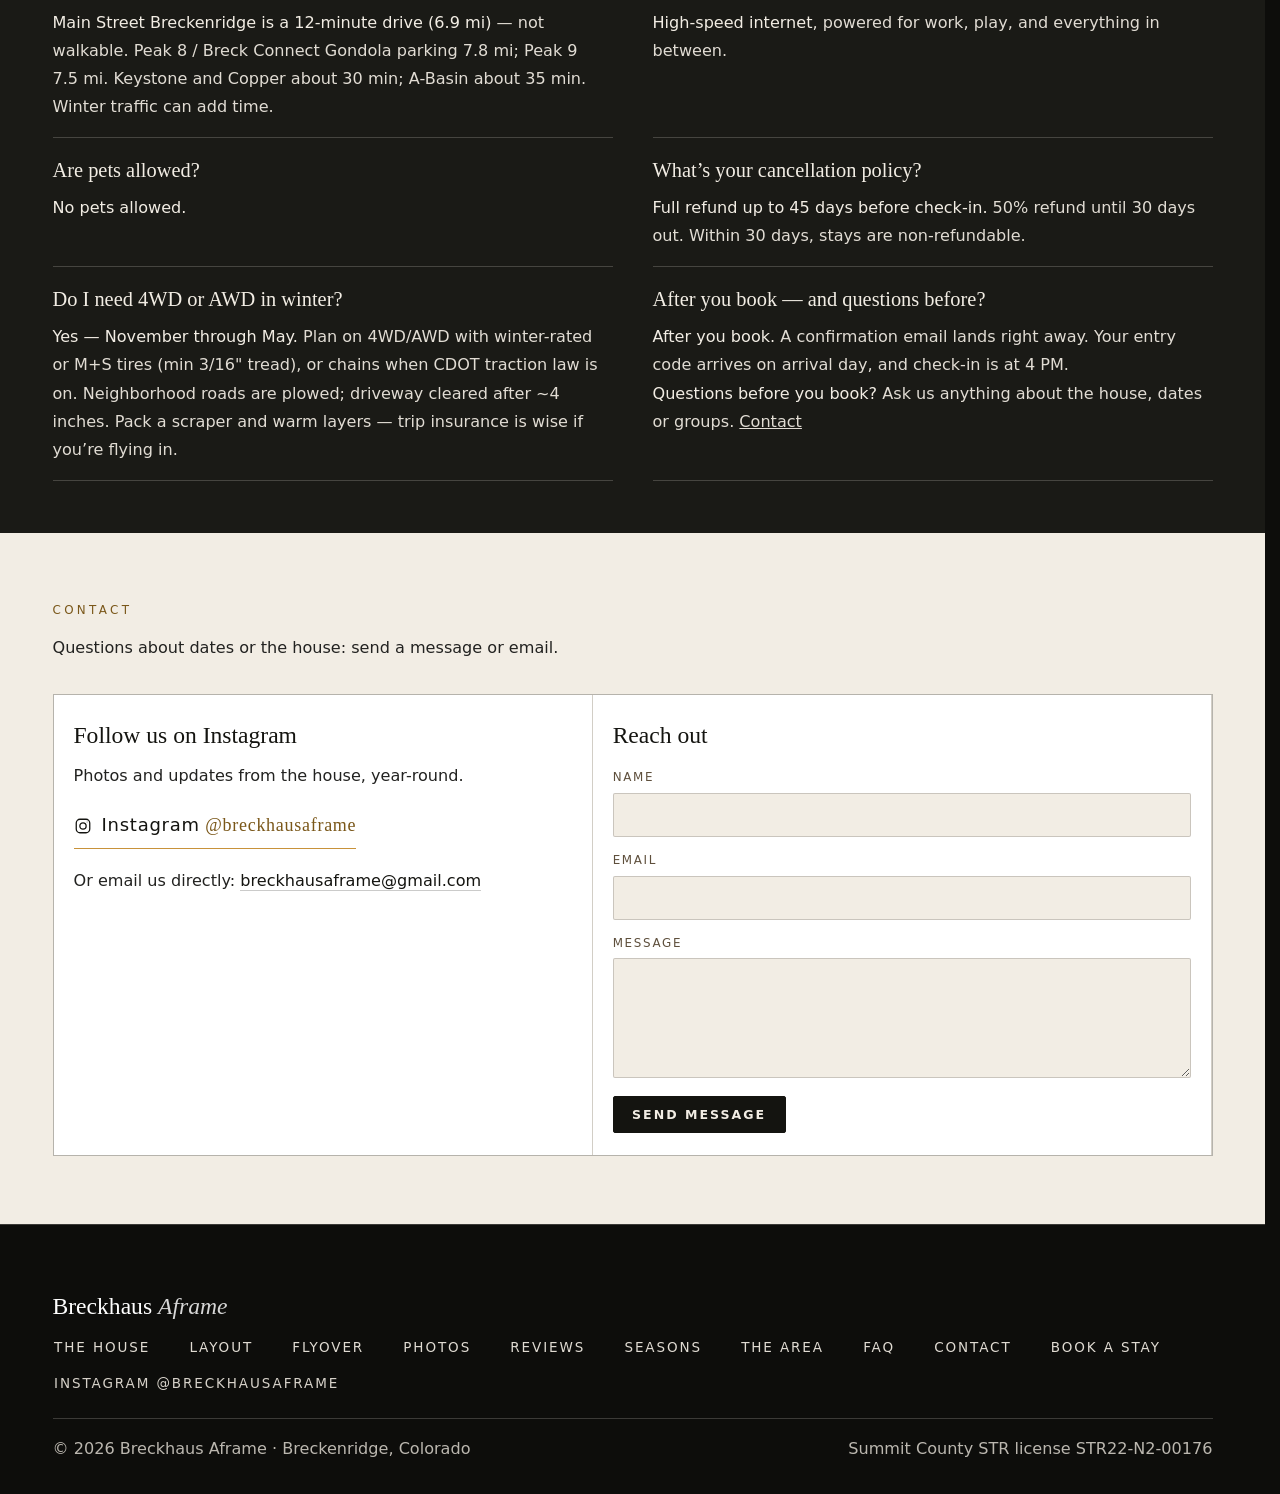
==== commit 4faa8555: "Leave a tappable gap under the phone Reserve sheet. Below 600px the sheet stops 3rem short of the bo" ====
--- a/live-assets/index.html
+++ b/live-assets/index.html
@@ -3305,22 +3305,10 @@
       var navMore = document.querySelector(".nav-more");
       if (navMore) {
         var closeNavMore = function () {
-          if (navMore.open || navMore.hasAttribute("open")) {
-            navMore.open = false;
-            navMore.removeAttribute("open");
-          }
+          if (navMore.open) navMore.open = false;
         };
         window.addEventListener("scroll", closeNavMore, { passive: true });
         window.addEventListener("touchmove", closeNavMore, { passive: true });
-        // Outside click/touch dismiss (pointerdown covers mouse + touch)
-        document.addEventListener("pointerdown", function (e) {
-          if (!navMore.open && !navMore.hasAttribute("open")) return;
-          if (navMore.contains(e.target)) return;
-          closeNavMore();
-        }, true);
-        document.addEventListener("keydown", function (e) {
-          if (e.key === "Escape") closeNavMore();
-        });
       }
 
       function goTop() {
@@ -3810,17 +3798,16 @@
   // card Guests row opens the same stepper (it now lives under the bar)
   gx.addEventListener('click',function(ev){if(ev.isTrusted&&gp.classList.contains('open')&&mq.matches)bar.scrollIntoView({block:'center',behavior:'smooth'});});
   document.addEventListener('keydown',function(ev){if(ev.key==='Escape'){if(isOpen())close(1);else if(gp.classList.contains('open')){closeG();gb.focus();}}});
-  /* pointerdown covers mouse + touch; composedPath survives day-cell rebuild on pick (item79). */
-  document.addEventListener('pointerdown',function(ev){var t=ev.target;
+  document.addEventListener('click',function(ev){var t=ev.target;
     var path=(ev.composedPath&&ev.composedPath())||[];
-    var inPop=path.indexOf(pop)>=0||(t&&pop.contains&&pop.contains(t));
-    var inDb=path.indexOf(db)>=0||(t&&db.contains&&db.contains(t));
-    var inGp=path.indexOf(gp)>=0||(t&&gp.contains&&gp.contains(t));
-    var inGb=path.indexOf(gb)>=0||(t&&gb.contains&&gb.contains(t));
-    var inGx=path.indexOf(gx)>=0||(t&&gx.contains&&gx.contains(t));
+    var inPop=path.indexOf(pop)>=0||(t&&pop.contains(t));
+    var inDb=path.indexOf(db)>=0||(t&&db.contains(t));
+    var inGp=path.indexOf(gp)>=0||(t&&gp.contains(t));
+    var inGb=path.indexOf(gb)>=0||(t&&gb.contains(t));
+    var inGx=path.indexOf(gx)>=0||(t&&gx.contains(t));
+    /* item79: day cells are destroyed on pick; use composedPath so we don't treat the tap as outside. */
     if(isOpen()&&!inPop&&!inDb)close(0);
-    if(gp.classList.contains('open')&&!inGp&&!inGb&&!inGx)closeG();
-  },true);
+    if(gp.classList.contains('open')&&!inGp&&!inGb&&!inGx)closeG();});
   sync();
 })();
 </script>
@@ -4223,30 +4210,33 @@
   flex-direction:column;
 }
 dialog.bp81[open],dialog.bp81:modal{display:flex}
-dialog.bp81::backdrop{background:rgba(0,0,0,.65)}
+/* Dim is the on-page scrim (same rgba). The native backdrop stays transparent so the two layers do not stack darker, and it still receives taps in browsers that hit-test it. */
+dialog.bp81::backdrop{background:transparent}
+/* Inside the dialog so it stays in the top layer. A scrim on the page is inert while the modal is open and never receives the tap. */
+.bp81-scrim{display:none;position:fixed;inset:0;z-index:0;background:rgba(0,0,0,.65);-webkit-tap-highlight-color:transparent}
+.bp81-scrim.is-on{display:block}
 .bp81-h{display:flex;flex:0 0 auto;align-items:center;justify-content:space-between;gap:12px;padding:10px 12px 10px 16px;color:#f2ede4;font:500 11px "Jost",sans-serif;letter-spacing:.14em;text-transform:uppercase;border-bottom:1px solid rgba(160,138,110,.35);background:#0b0b09;position:relative;z-index:2}
 .bp81-x{box-sizing:border-box;width:44px;height:44px;min-width:44px;min-height:44px;border-radius:50%;border:1px solid rgba(160,138,110,.6);background:none;color:#f2ede4;font-size:20px;line-height:1;cursor:pointer;display:inline-flex;align-items:center;justify-content:center;-webkit-tap-highlight-color:transparent;touch-action:manipulation}
 .bp81-x:focus-visible{outline:2px solid var(--gold-light,#D4A853);outline-offset:2px}
-.bp81-body{position:relative;background:#0b0b09;flex:1 1 auto;min-height:0;display:flex;flex-direction:column}
+.bp81-body{position:relative;z-index:1;background:#0b0b09;flex:1 1 auto;min-height:0;display:flex;flex-direction:column}
 .bp81-wait{position:absolute;inset:0;display:flex;align-items:center;justify-content:center;padding:24px;color:rgba(242,237,228,.7);font:500 12px "Jost",sans-serif;letter-spacing:.08em;text-transform:uppercase;pointer-events:none;opacity:1;z-index:1}
 .bp81.ready .bp81-wait{opacity:0;visibility:hidden}
 .bp81 iframe{display:block;position:relative;width:100%;flex:1 1 auto;min-height:0;height:min(620px,calc(100vh - var(--nav-h,64px) - 90px));border:0;background:transparent;opacity:0}
 .bp81.ready iframe{opacity:1;background:#fff}
 @media (max-width:599px){
   dialog.bp81{
-    top:0;bottom:0;left:0;right:0;width:auto;
-    height:100%;
-    height:100vh;
-    height:100svh;
-    height:100dvh;
-    max-height:100%;
-    max-height:100vh;
-    max-height:100svh;
-    max-height:100dvh;
+    top:0;right:0;bottom:0;left:0;width:auto;
+    height:auto;
+    max-height:none;
+    padding:0 0 3rem 0;
+    background:transparent;
+    border-color:transparent;
+    box-shadow:none;
     border-radius:0;
-    padding-bottom:env(safe-area-inset-bottom,0px);
     overflow:hidden;
   }
+  .bp81-h{border-top:1px solid rgba(200,146,58,.45);border-left:1px solid rgba(200,146,58,.45);border-right:1px solid rgba(200,146,58,.45)}
+  .bp81-body{border-bottom:1px solid rgba(200,146,58,.45);border-left:1px solid rgba(200,146,58,.45);border-right:1px solid rgba(200,146,58,.45)}
   .bp81-h{padding-top:calc(10px + env(safe-area-inset-top,0px))}
   .bp81 iframe{height:auto;max-height:none;flex:1 1 auto;min-height:0}
 }
@@ -4272,6 +4262,9 @@
   p.className='bp81';
   p.id='bp81-hosp';
   p.setAttribute('aria-label','Check availability');
+  var scrim=document.createElement('div');
+  scrim.className='bp81-scrim';
+  scrim.id='bp81-scrim';
   /* closedby=any: platform Escape + light-dismiss backdrop when UA supports it */
   try{ p.setAttribute('closedby','any'); }catch(e){}
   p.innerHTML='<div class="bp81-h"><span>Check availability &amp; reserve</span><button type="button" class="bp81-x" aria-label="Close" autofocus>&#10005;</button></div><div class="bp81-body"><div class="bp81-wait" aria-hidden="true">Loading calendar…</div><iframe title="Breckhaus booking calendar" allow="payment" tabindex="0"></iframe></div>';
@@ -4335,6 +4328,7 @@
     else if(document.activeElement && document.activeElement!==document.body) opener=document.activeElement;
     scrollY = window.scrollY || window.pageYOffset || 0;
     warm();
+    scrim.classList.add('is-on');
     lockBody();
     if(typeof p.showModal==='function'){
       if(!p.open) p.showModal();
@@ -4358,6 +4352,7 @@
     }catch(e){ try{ p.removeAttribute('open'); }catch(e2){} }
   }
   function onClosed(){
+    scrim.classList.remove('is-on');
     unlockBody();
     var back=opener;
     opener=null;
@@ -4377,6 +4372,7 @@
   }
   function init(){
     ensurePreconnect();
+    p.insertBefore(scrim, p.firstChild);
     document.body.appendChild(p);
     warm();
   }
@@ -4384,6 +4380,7 @@
   xBtn.addEventListener('click',function(ev){ ev.preventDefault(); close(); });
   /* Backdrop click when closedby unsupported: Chromium fires click with target===dialog */
   p.addEventListener('click',function(ev){ if(ev.target===p) close(); });
+  scrim.addEventListener('click',function(){ close(); });
   p.addEventListener('close', onClosed);
   document.addEventListener('click',function(e){
     var t=e.target.closest&&e.target.closest('#header-reserve,a[data-hospitable-cta]');
@@ -4428,83 +4425,38 @@
 <!-- item83 2026-11-05: loft-looking-west + #area thumbs eager+dimensions (carousel/area blank/broken mitigation). No booking/Hospitable changes. -->
 
 <!-- item84+85+85b+86 2026-11-05: header Reserve; sticky removed; gallery ease; mobile parent close always visible -->
-<script id="bh-dropdown-outside-dismiss-v1">
-(function () {
-  function inEl(e, el) {
-    if (!el) return false;
-    try {
-      var p = e.composedPath && e.composedPath();
-      if (p && p.length) return p.indexOf(el) >= 0;
-    } catch (err) {}
-    var t = e.target;
-    return !!(t && (t === el || (el.contains && el.contains(t))));
-  }
-  function closeWx() {
-    var r = document.getElementById("bh-wx");
-    if (!r || !r.hasAttribute("open")) return;
-    r.removeAttribute("open");
-    var b = document.getElementById("bh-wx-trigger");
-    var p = document.getElementById("bh-wx-panel");
-    if (b) b.setAttribute("aria-expanded", "false");
-    if (p) p.hidden = true;
-  }
-  function closeEv() {
-    var r = document.getElementById("bh-ev");
-    if (!r || !r.hasAttribute("open")) return;
-    r.removeAttribute("open");
-    var b = document.getElementById("bh-ev-trigger");
-    var p = document.getElementById("bh-ev-panel");
-    if (b) b.setAttribute("aria-expanded", "false");
-    if (p) p.hidden = true;
-  }
-  function closeDetails(d) {
-    if (!d) return;
-    if (d.open || d.hasAttribute("open")) {
-      d.open = false;
-      d.removeAttribute("open");
-    }
-  }
-  function closeGuests() {
-    var gp = document.getElementById("bp67-gp");
-    if (!gp || !gp.classList.contains("open")) return;
-    gp.classList.remove("open");
-    var gx = document.getElementById("bp67-gx");
-    var gb = document.getElementById("bp69-guests");
-    if (gx) gx.setAttribute("aria-expanded", "false");
-    if (gb) gb.setAttribute("aria-expanded", "false");
-  }
-  function closeDates() {
-    var pop = document.getElementById("bp69-pop");
-    if (!pop || !pop.classList.contains("open")) return;
-    pop.classList.remove("open");
-    var scrim = document.querySelector(".bp69-scrim");
-    if (scrim) scrim.classList.remove("open");
-    document.documentElement.classList.remove("bp69-lock");
-    var db = document.getElementById("bp69-dates");
-    if (db) db.setAttribute("aria-expanded", "false");
-  }
-  function onOutside(e) {
-    var wx = document.getElementById("bh-wx");
-    var ev = document.getElementById("bh-ev");
-    var tmenu = document.getElementById("bh-tmenu");
-    var navMore = document.querySelector(".nav-more");
-    var gp = document.getElementById("bp67-gp");
-    var gx = document.getElementById("bp67-gx");
-    var gb = document.getElementById("bp69-guests");
-    var pop = document.getElementById("bp69-pop");
-    var db = document.getElementById("bp69-dates");
-    if (wx && wx.hasAttribute("open") && !inEl(e, wx)) closeWx();
-    if (ev && ev.hasAttribute("open") && !inEl(e, ev)) closeEv();
-    if (tmenu && !inEl(e, tmenu)) closeDetails(tmenu);
-    if (navMore && !inEl(e, navMore)) closeDetails(navMore);
-    document.querySelectorAll(".bh-mnav-house").forEach(function (h) {
-      if (!inEl(e, h)) closeDetails(h);
-    });
-    if (gp && gp.classList.contains("open") && !inEl(e, gp) && !inEl(e, gx) && !inEl(e, gb)) closeGuests();
-    if (pop && pop.classList.contains("open") && !inEl(e, pop) && !inEl(e, db)) closeDates();
-  }
-  document.addEventListener("pointerdown", onOutside, true);
-})();
-</script>
+<style id="bh-header-type-v1">
+/* Tablet (600–1023): Menu label matches the Local Events label at that width.
+   Events and the temperature are not the same size (temperature is 1.2×); Menu follows Events.
+   Phone (<600): those four controls are 1.15× their measured mobile computed sizes. Desktop unchanged. */
+@media (min-width:600px) and (max-width:767px){
+  html body nav .nav-end > .bh-tmenu > summary{font-size:9.984px!important}
+}
+@media (min-width:768px) and (max-width:1023px){
+  html body nav .nav-end > .bh-tmenu > summary{font-size:12.48px!important}
+}
+@media (max-width:599px){
+  html body nav .nav-end > .bh-tmenu > summary{font-size:calc(9.92px * 1.15)!important}
+  html body nav .nav-end .bh-ev-trigger .bh-ev-label{font-size:calc(9.984px * 1.15)!important}
+  html body nav .nav-end .bh-wx-trigger .bh-wx-hi{font-size:calc(11.981px * 1.15)!important}
+}
+@media (min-width:390px) and (max-width:599px){
+  html body nav .nav-end a#header-reserve.btn-gold:is(#header-reserve):is(#header-reserve):is(#header-reserve){font-size:calc(1.15 * clamp(8.333px, calc(((75.94px + clamp(-7.7px, 100vw - 393.7px, 19px)) - 14px) / 5.35), 10.833px))!important}
+}
+@media (min-width:375px) and (max-width:389px){
+  html body nav .nav-end a#header-reserve.btn-gold:is(#header-reserve):is(#header-reserve):is(#header-reserve){font-size:calc(1.15 * clamp(8.333px, calc(((75.94px + clamp(-7.7px, 100vw - 378.2px, 19px)) - 14px) / 5.35), 10.833px))!important}
+}
+@media (min-width:360px) and (max-width:374px){
+  html body nav .nav-end a#header-reserve.btn-gold:is(#header-reserve):is(#header-reserve):is(#header-reserve){font-size:calc(1.15 * clamp(8.333px, calc(((64.69px + clamp(-7.7px, 100vw - 363px, 16.2px)) - 10px) / 5.35), 10.833px))!important}
+}
+@media (min-width:321px) and (max-width:359px){
+  html body nav .nav-end a#header-reserve.btn-gold:is(#header-reserve):is(#header-reserve):is(#header-reserve){font-size:calc(1.15 * clamp(8.333px, calc(((51.53px + clamp(-7.7px, 0.55 * 100vw - 190.25px, 12.9px)) - 4px) / 5.35), 10.833px))!important}
+}
+@media (max-width:320px){
+  html body nav .nav-end .bh-ev-trigger .bh-ev-label{font-size:calc(8.832px * 1.15)!important}
+  html body nav .nav-end .bh-wx-trigger .bh-wx-hi{font-size:calc(10.598px * 1.15)!important}
+  html body nav .nav-end a#header-reserve.btn-gold:is(#header-reserve):is(#header-reserve):is(#header-reserve){font-size:calc(1.15 * clamp(8.333px, calc((49.4px - 6px) / 5.35), 10.833px))!important}
+}
+</style>
 </body>
 </html>
